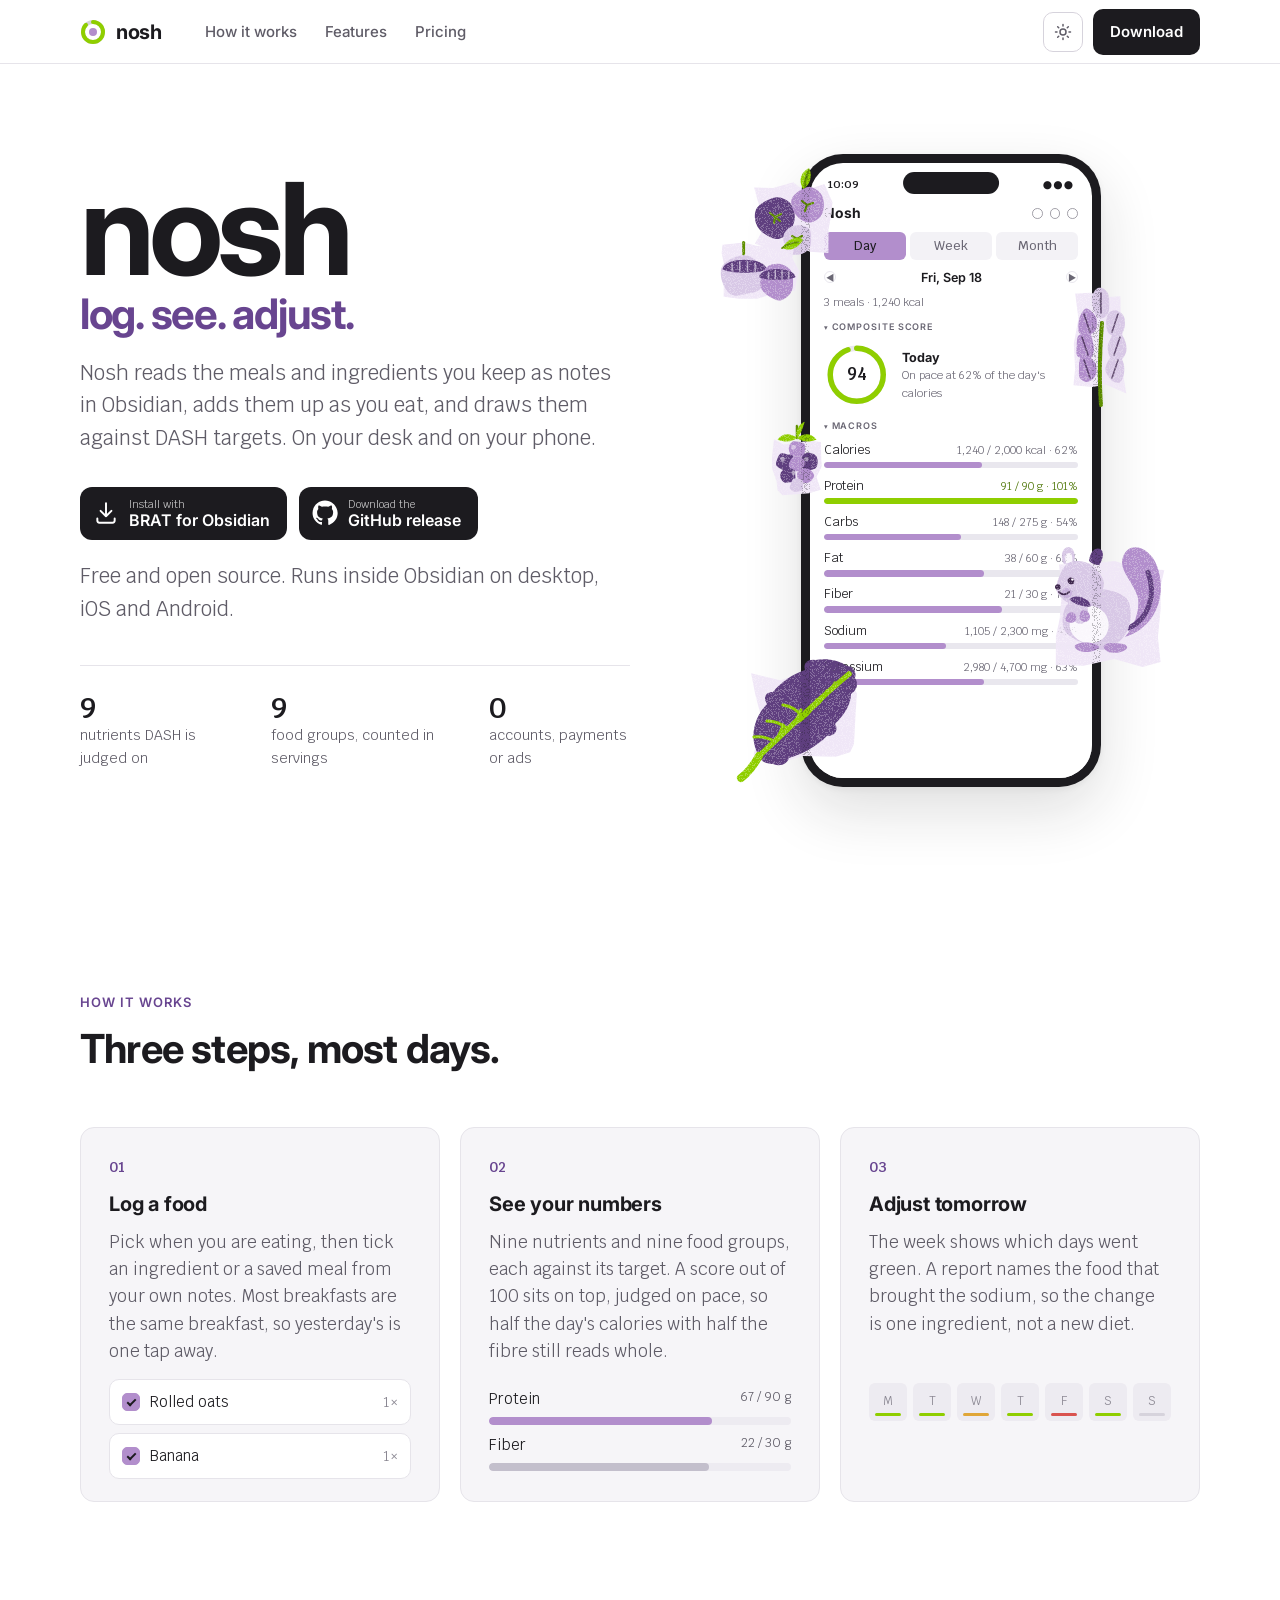
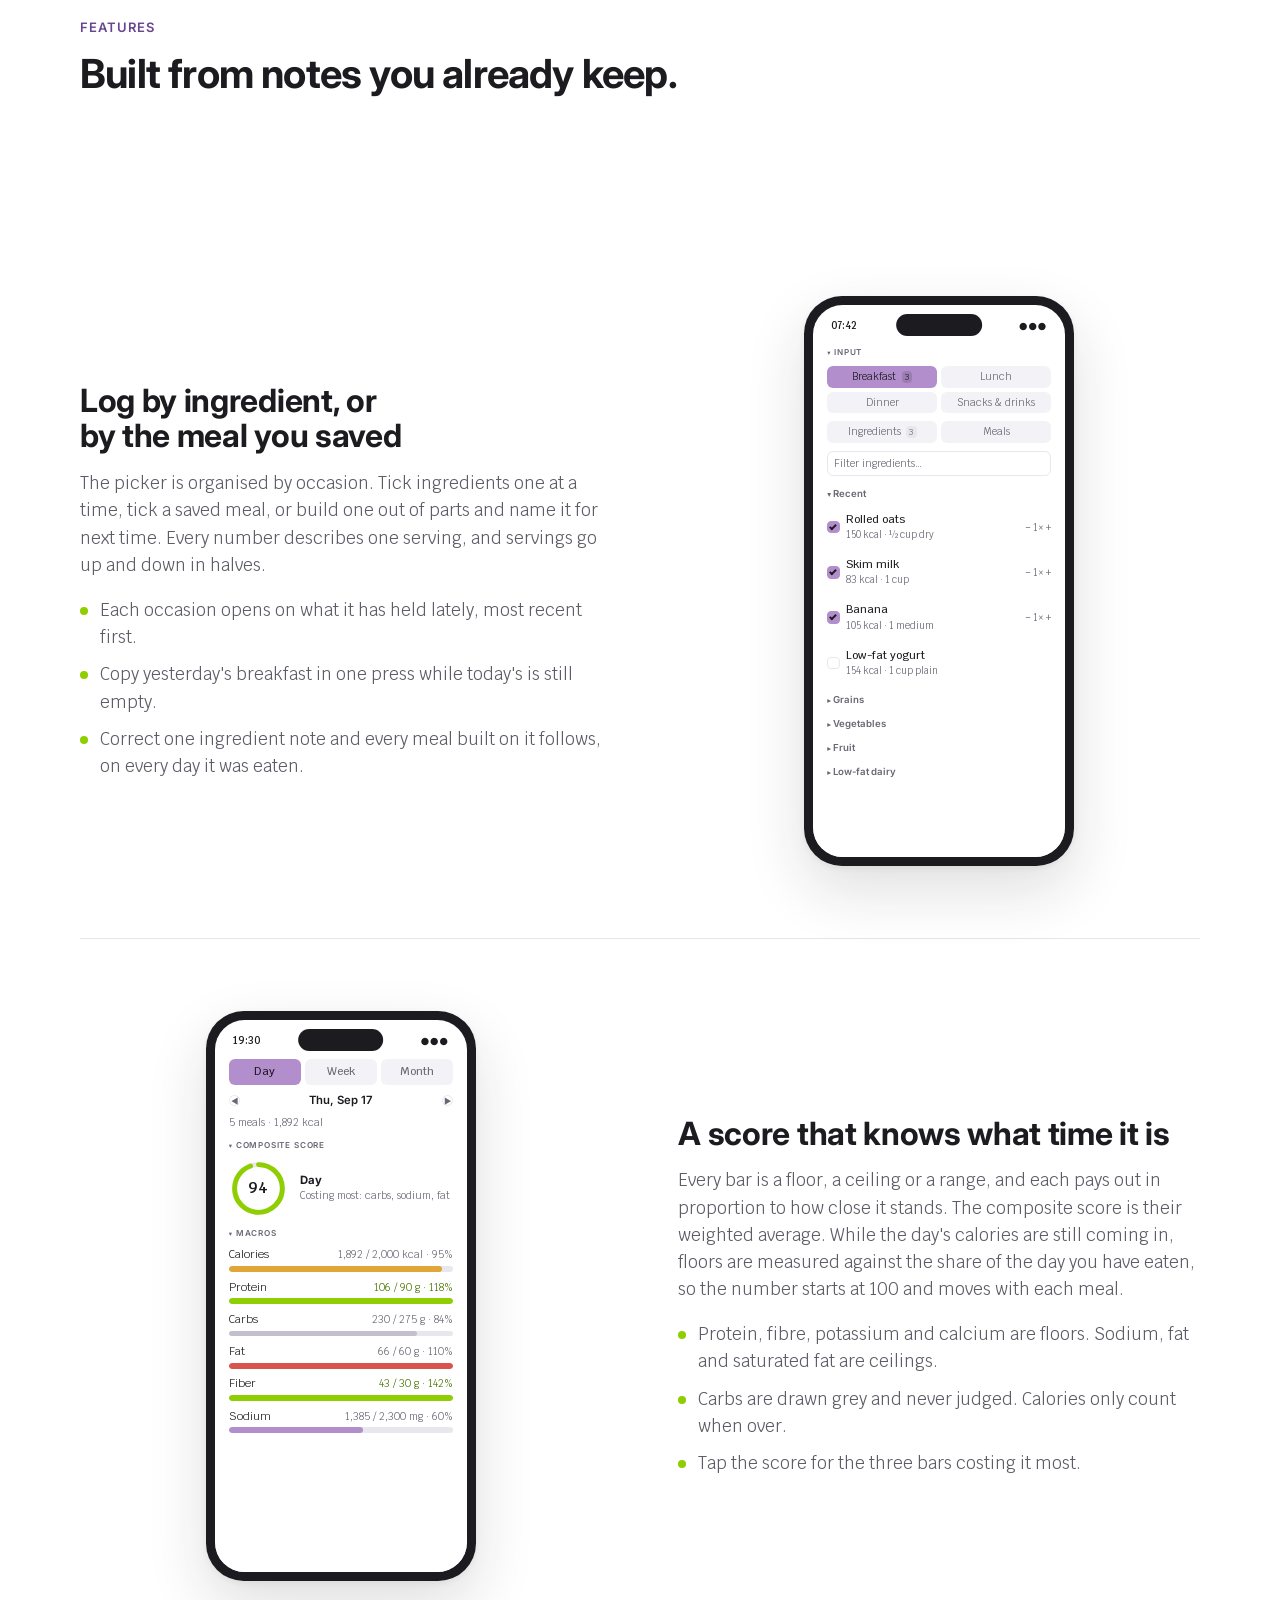
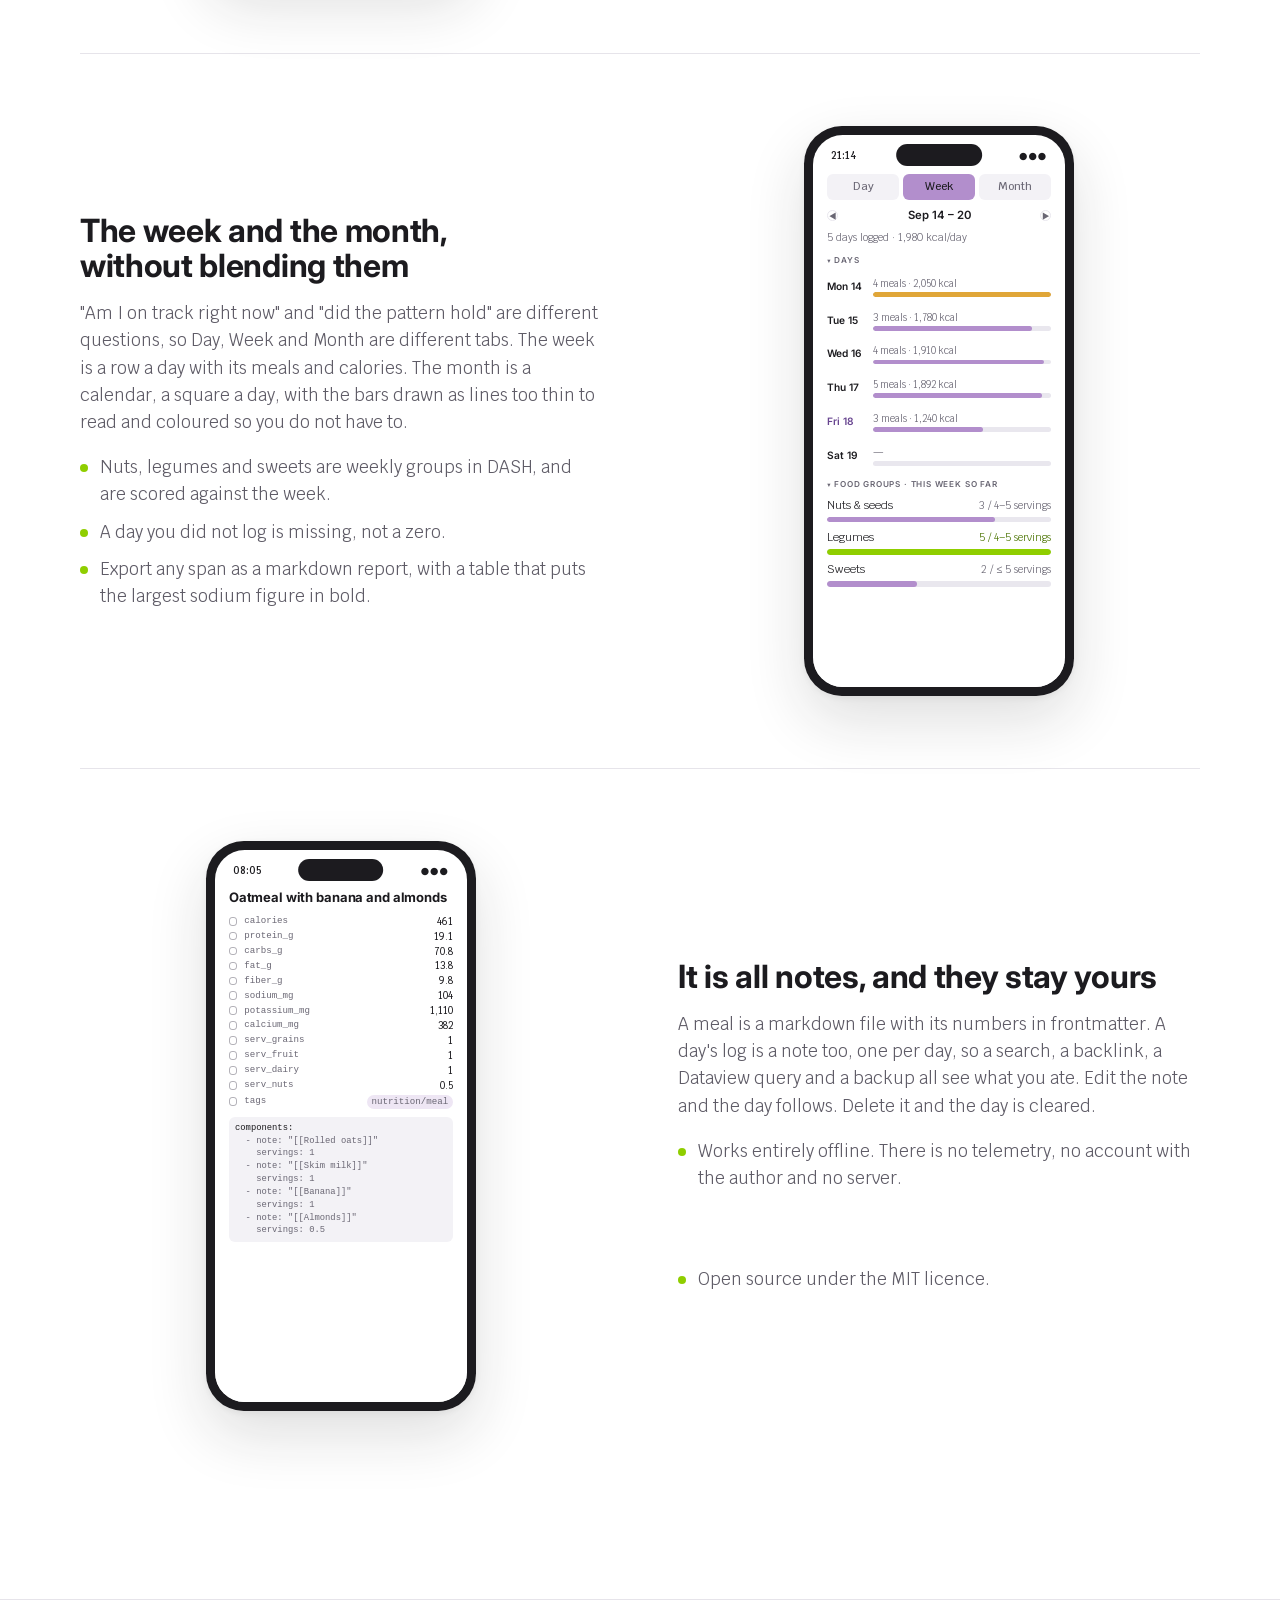
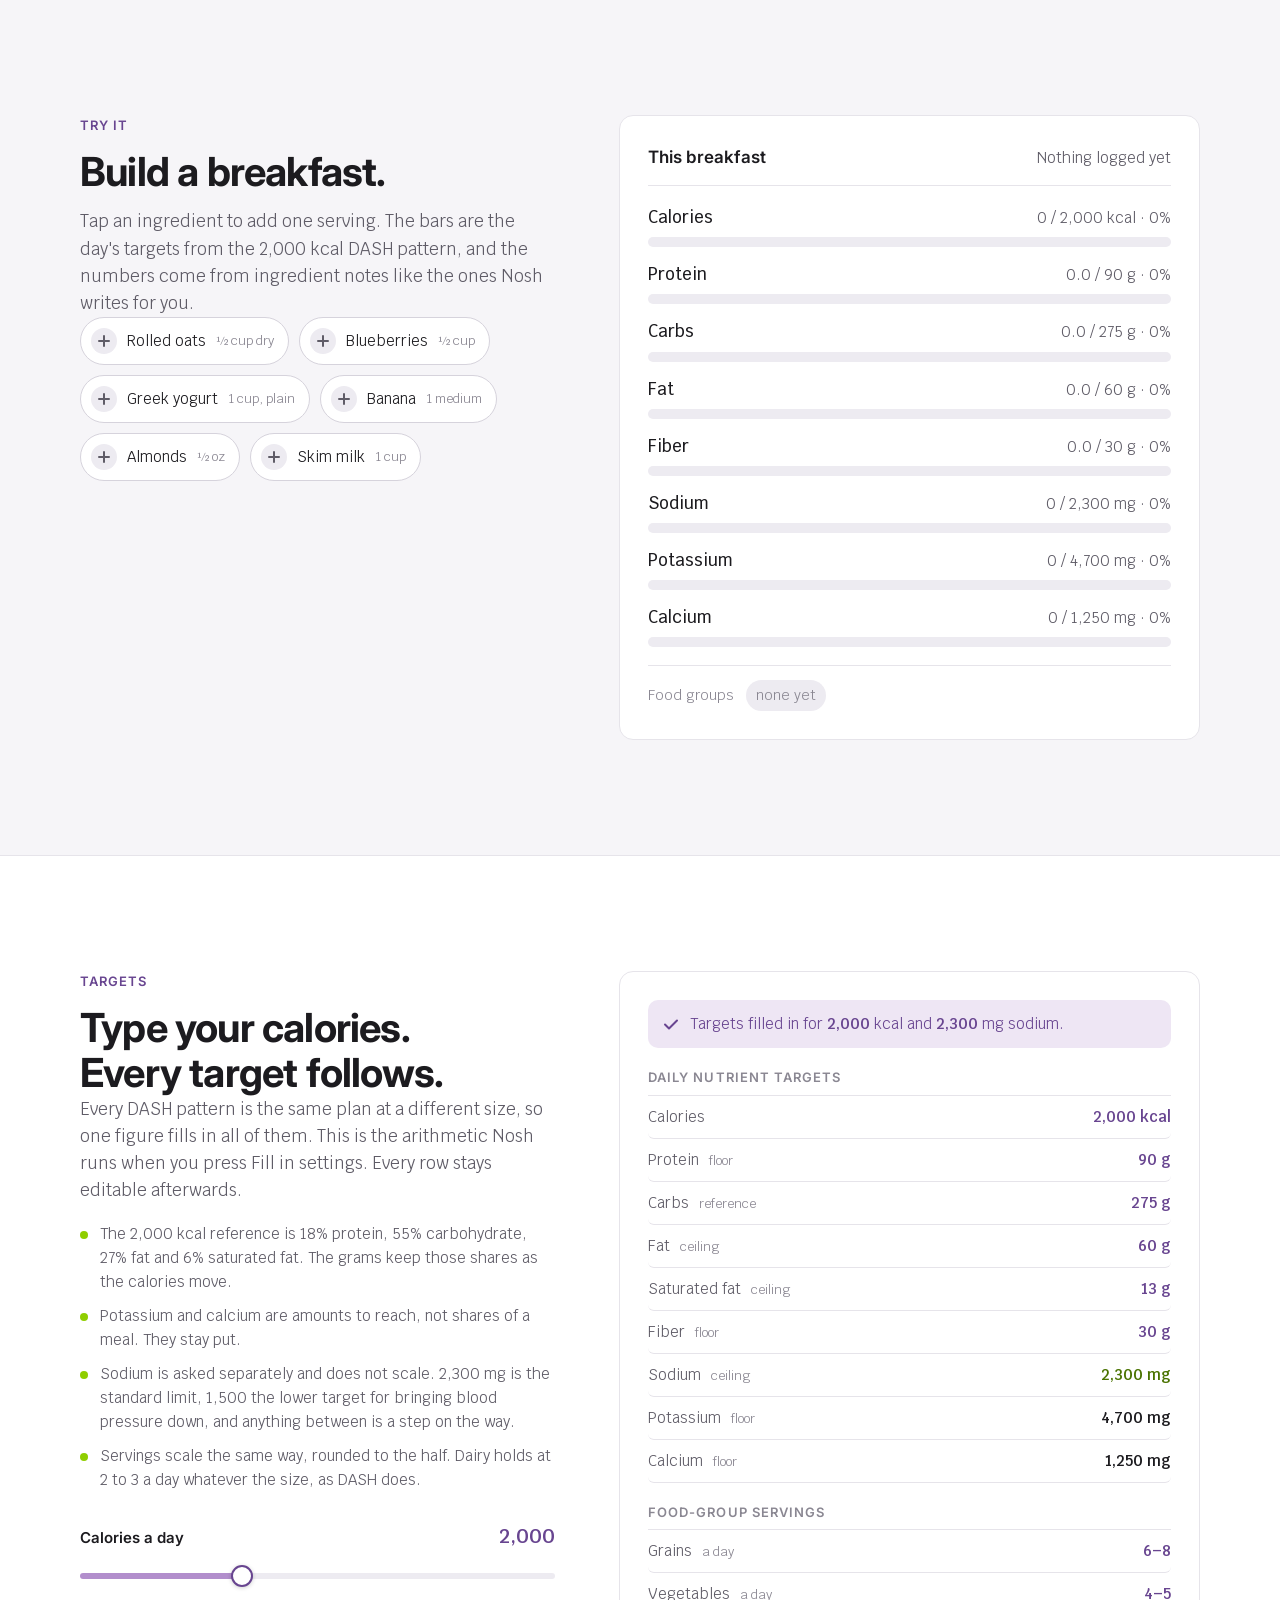
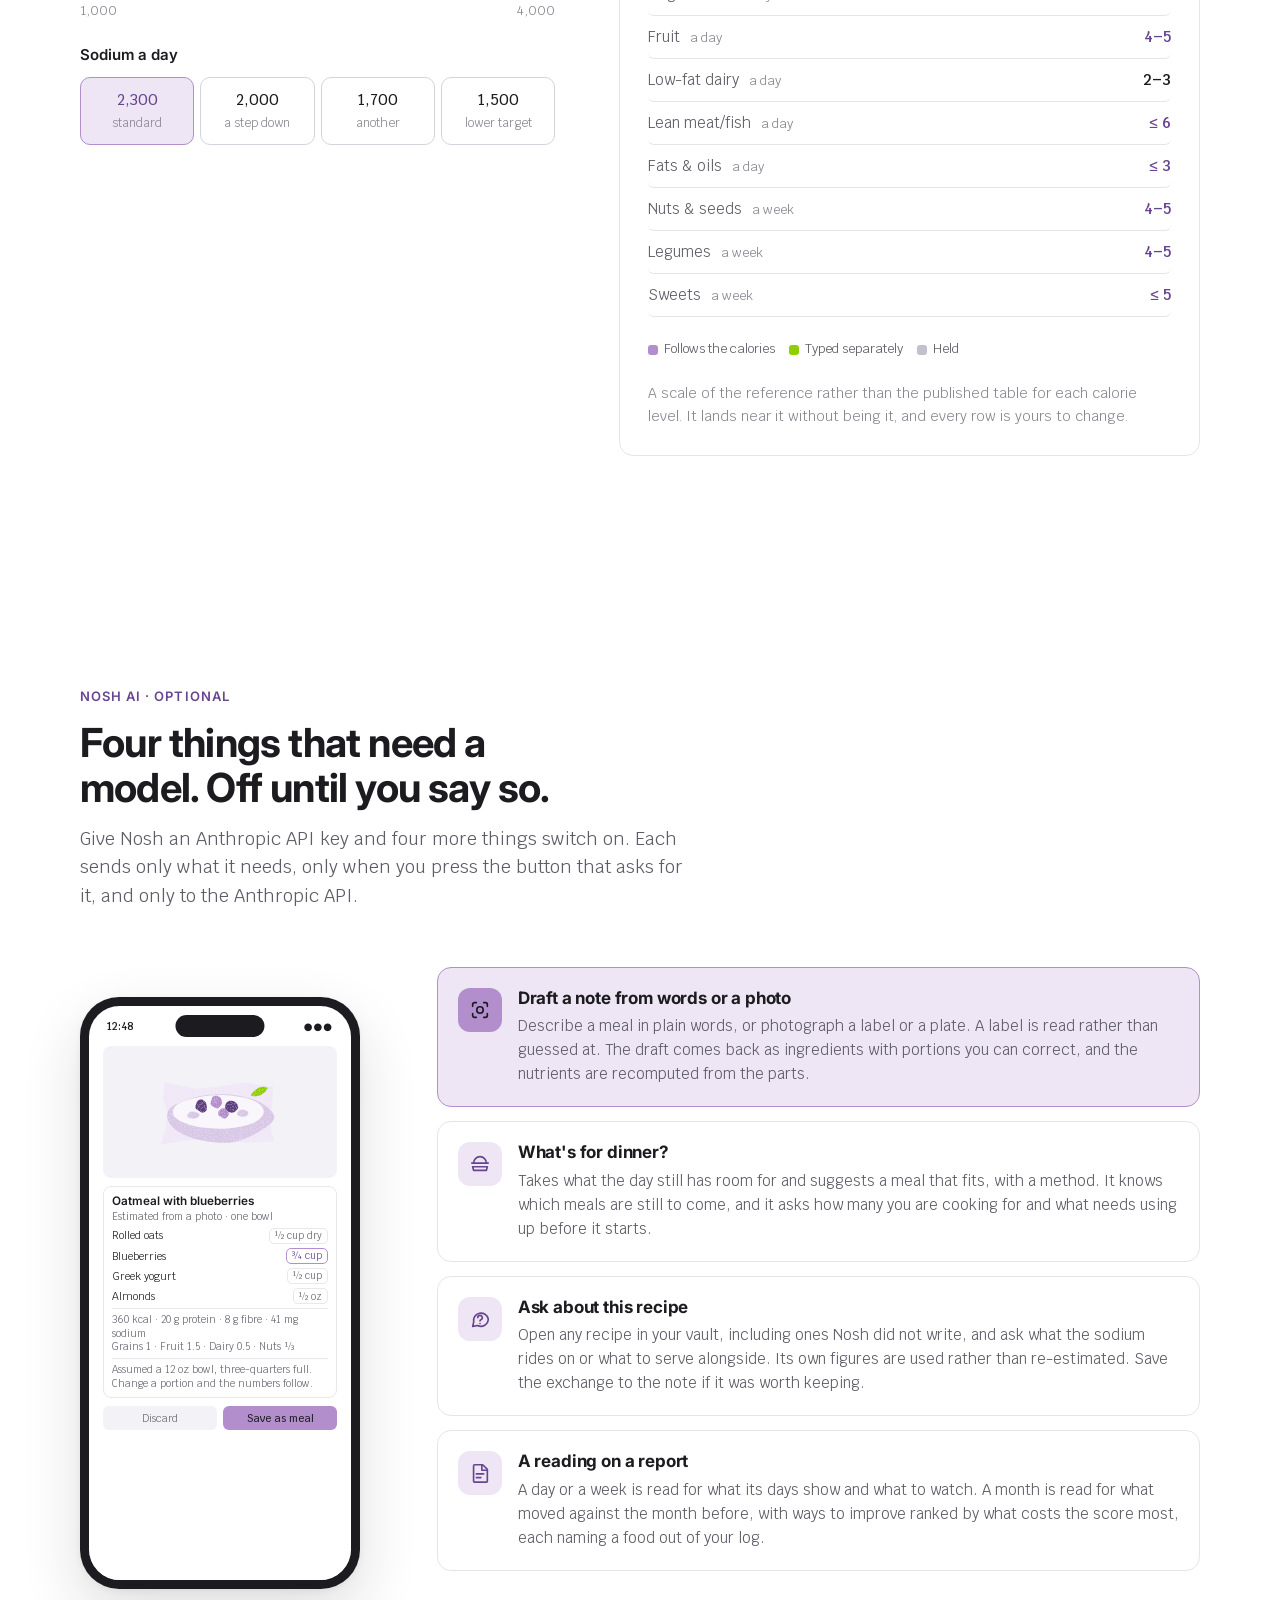
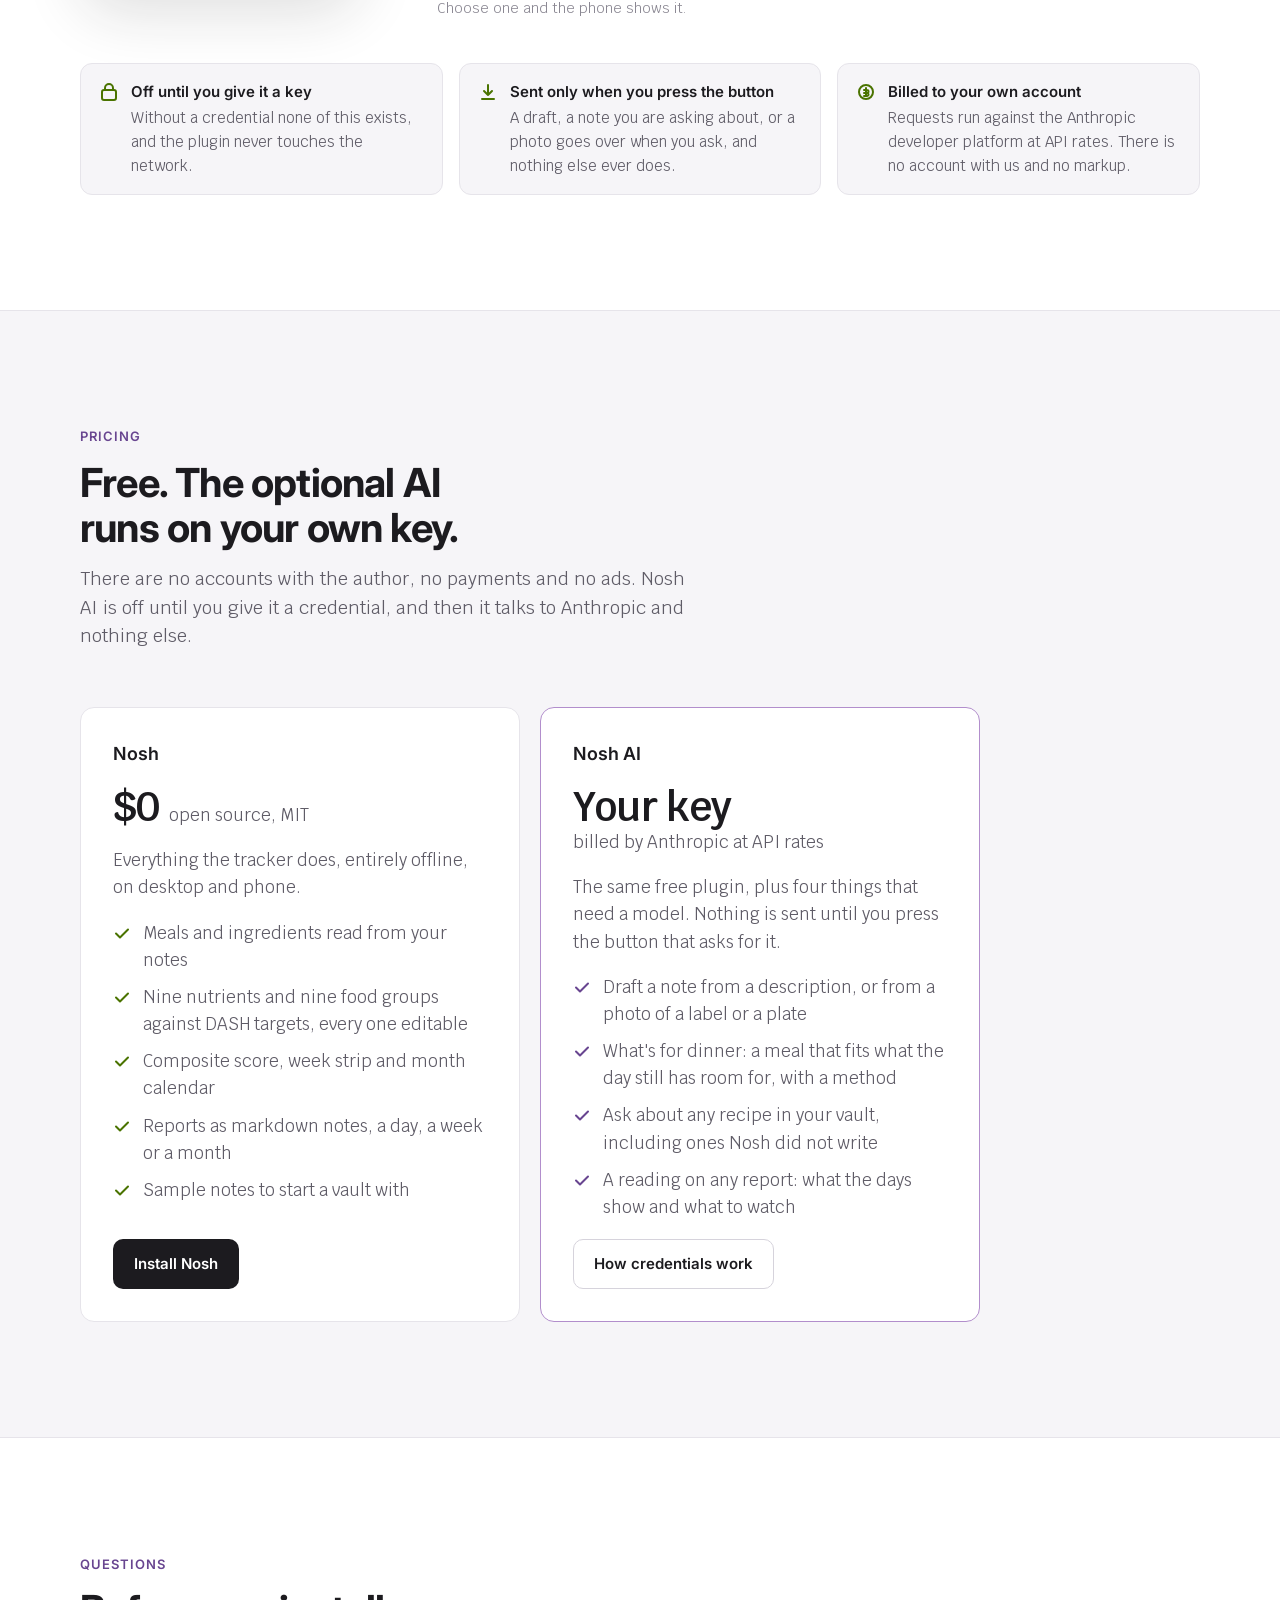
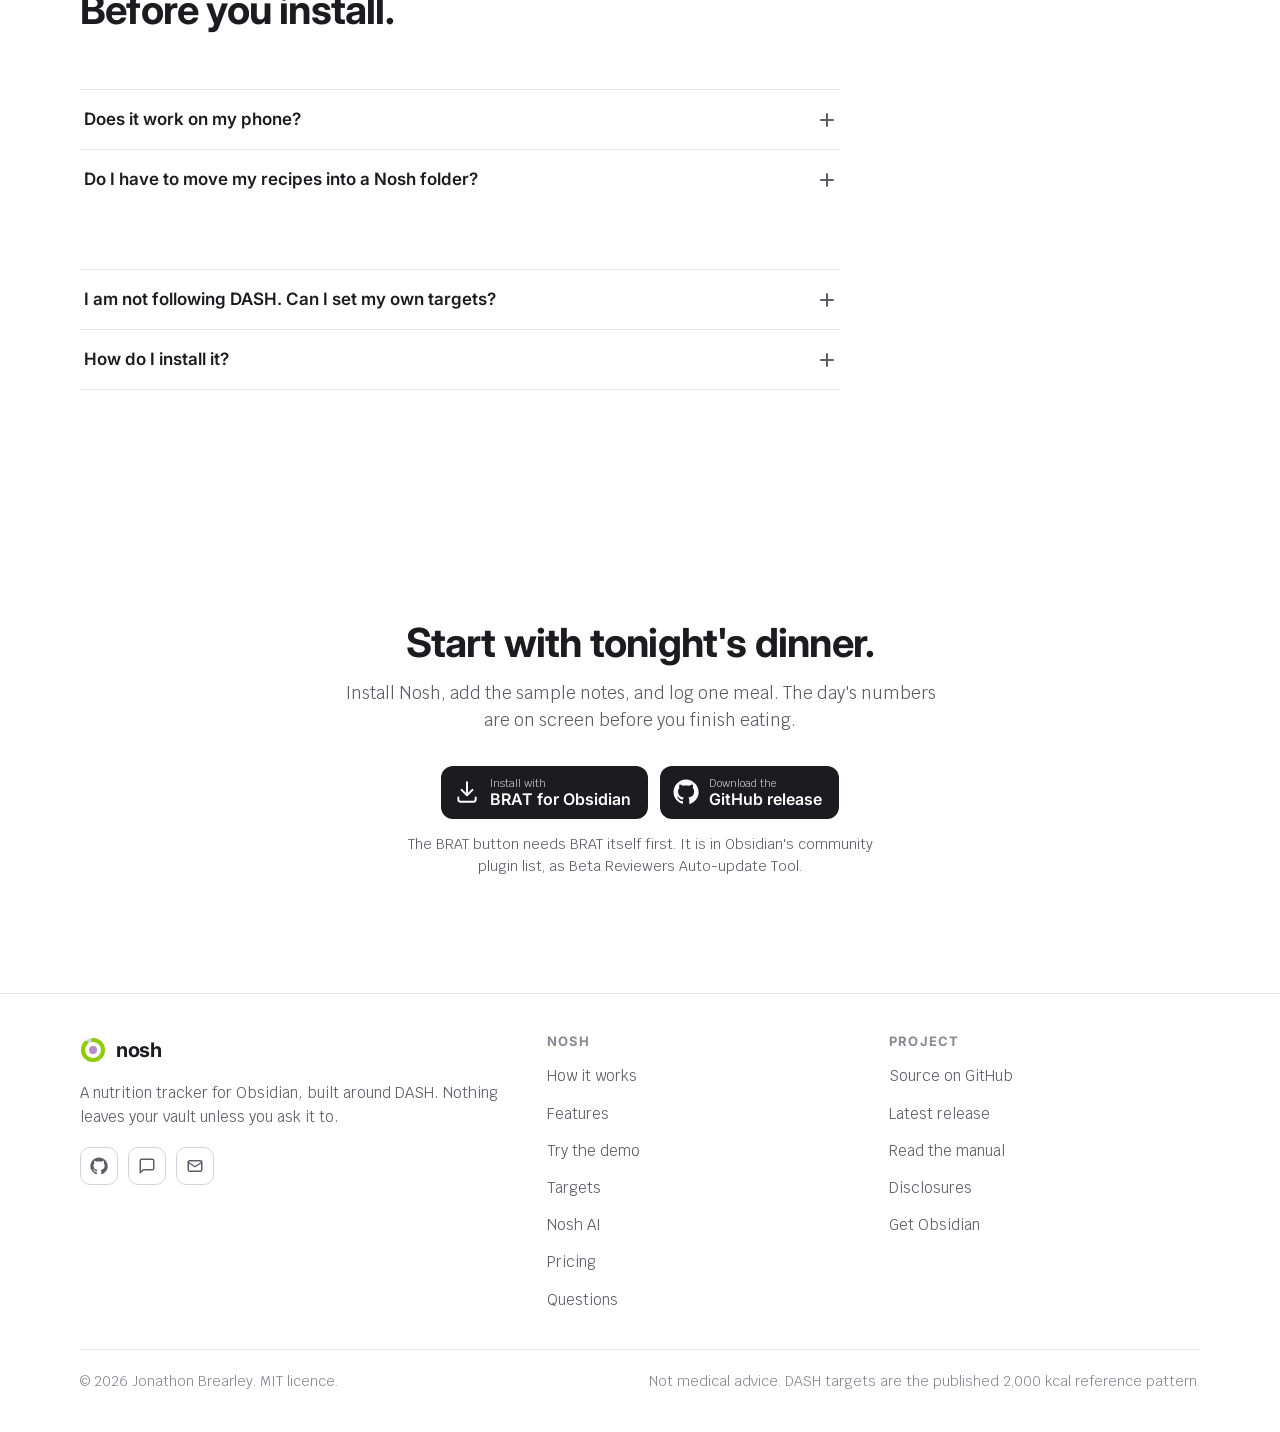
==== site/index.html @ e59d01a8 "Add a favicon built from the nav logo mark The green progress ring with the purple dot, as SVG for m" ====
<!DOCTYPE html>
<html lang="en">
<head>
<meta charset="utf-8">
<meta name="viewport" content="width=device-width, initial-scale=1">
<title>Nosh for Obsidian</title>
<meta name="description" content="Nosh logs meals and ingredients from the notes you already keep in Obsidian and adds them up against DASH targets, on desktop and phone.">
<meta name="color-scheme" content="light dark">
<link rel="canonical" href="https://nosh.health/">
<link rel="icon" href="favicon.ico" sizes="32x32">
<link rel="icon" href="favicon.svg" type="image/svg+xml">
<link rel="apple-touch-icon" href="apple-touch-icon.png">
<meta property="og:type" content="website">
<meta property="og:url" content="https://nosh.health/">
<meta property="og:site_name" content="nosh">
<meta property="og:title" content="nosh — log. see. adjust.">
<meta property="og:description" content="A nutrition tracker for Obsidian, built around DASH. Log meals from your own notes. Nothing leaves your vault.">
<meta property="og:image" content="https://nosh.health/social-card.png">
<meta property="og:image:width" content="1280">
<meta property="og:image:height" content="640">
<meta property="og:image:alt" content="nosh — log. see. adjust.">
<meta name="twitter:card" content="summary_large_image">
<meta name="twitter:title" content="nosh — log. see. adjust.">
<meta name="twitter:description" content="A nutrition tracker for Obsidian, built around DASH. Log meals from your own notes. Nothing leaves your vault.">
<meta name="twitter:image" content="https://nosh.health/social-card.png">
<link rel="preconnect" href="https://fonts.googleapis.com">
<link rel="preconnect" href="https://fonts.gstatic.com" crossorigin>
<link href="https://fonts.googleapis.com/css2?family=Inter:wght@500;600;700&family=Krub:wght@400;500;600&display=swap" rel="stylesheet">
<script>
/* Theme before first paint. Stored choice wins; otherwise the system decides. */
(function(){try{var t=localStorage.getItem('nosh-theme');if(t==='light'||t==='dark')document.documentElement.setAttribute('data-theme',t);}catch(e){}})();
</script>
<style>
/* ---------- Tokens ---------- */
:root {
  --bg: #ffffff;
  --bg-2: #f6f5f8;
  --bg-3: #edebf1;
  --text: #1c1b1f;
  --text-2: #5f5c67;
  --text-3: #8a8792;
  --rule: #e6e4ea;
  --rule-2: #d6d3dc;

  --primary: #b28ecc;
  --primary-soft: #eee6f4;
  --primary-text: #684590;
  --accent: #8fce00;
  --accent-soft: #eef7d6;
  --accent-text: #4a7300;

  /* Colour means something: a macro, or how a bar stands to its target. */
  --protein: #b28ecc;
  --carbs: #e0a638;
  --fat: #4d9fc4;
  --neutral-bar: #c3bfcc;
  --goal: #8fce00;
  --over: #d9534f;
  --over-text: #b3302c;
  --warn: #e0a638;

  /* Screen-printed illustrations: flat ink, a wash behind, lime for the growing parts. */
  --art-wash: #f0e7f7;
  --art-deep: #5f3f7f;
  --art-body: #b28ecc;
  --art-pale: #d8c8e6;
  --art-lime: #8fce00;
  --art-olive: #5f8f00;
  --art-ink: #40294f;
  --art-cream: #faf7fc;

  --phone-frame: #1c1b1f;
  --screen-bg: #ffffff;
  --screen-panel: #f3f2f6;
  --screen-text: #1c1b1f;
  --screen-text-2: #6a6774;
  --screen-track: #e9e7ee;

  --shadow: 0 24px 60px rgba(28, 27, 31, 0.14), 0 2px 6px rgba(28, 27, 31, 0.06);
  --radius: 14px;
  --ease-out: cubic-bezier(0.22, 0.7, 0.2, 1);
  --font-head: "Inter", system-ui, -apple-system, "Segoe UI", sans-serif;
  --font-body: "Krub", system-ui, -apple-system, "Segoe UI", sans-serif;
  --nav-h: 64px;
}
@media (prefers-color-scheme: dark) {
  :root:not([data-theme="light"]) {
    --bg: #141317;
    --bg-2: #1c1b21;
    --bg-3: #26252c;
    --text: #f2f1f5;
    --text-2: #aaa7b4;
    --text-3: #7f7c89;
    --rule: #2b2a32;
    --rule-2: #3a3941;
    --primary-soft: #2a2333;
    --primary-text: #cdb3e2;
    --accent-soft: #24301a;
    --accent-text: #b5e64a;
    --neutral-bar: #55525e;
    --over-text: #f08a86;
    --art-wash: #2d2438;
    --art-deep: #8f6bb0;
    --art-body: #cdb3e2;
    --art-pale: #7c6791;
    --art-lime: #8fce00;
    --art-olive: #a8d93f;
    --art-ink: #1e1726;
    --art-cream: #ded2e9;
    --phone-frame: #2a2930;
    --screen-bg: #1a191e;
    --screen-panel: #26252c;
    --screen-text: #f2f1f5;
    --screen-text-2: #a19ea9;
    --screen-track: #33323a;
    --shadow: 0 24px 60px rgba(0, 0, 0, 0.5), 0 2px 6px rgba(0, 0, 0, 0.3);
  }
}
:root[data-theme="dark"] {
  --bg: #141317;
  --bg-2: #1c1b21;
  --bg-3: #26252c;
  --text: #f2f1f5;
  --text-2: #aaa7b4;
  --text-3: #7f7c89;
  --rule: #2b2a32;
  --rule-2: #3a3941;
  --primary-soft: #2a2333;
  --primary-text: #cdb3e2;
  --accent-soft: #24301a;
  --accent-text: #b5e64a;
  --neutral-bar: #55525e;
  --over-text: #f08a86;
  --art-wash: #2d2438;
  --art-deep: #8f6bb0;
  --art-body: #cdb3e2;
  --art-pale: #7c6791;
  --art-lime: #8fce00;
  --art-olive: #a8d93f;
  --art-ink: #1e1726;
  --art-cream: #ded2e9;
  --phone-frame: #2a2930;
  --screen-bg: #1a191e;
  --screen-panel: #26252c;
  --screen-text: #f2f1f5;
  --screen-text-2: #a19ea9;
  --screen-track: #33323a;
  --shadow: 0 24px 60px rgba(0, 0, 0, 0.5), 0 2px 6px rgba(0, 0, 0, 0.3);
}

/* ---------- Base ---------- */
*, *::before, *::after { box-sizing: border-box; }
html { scroll-behavior: smooth; scroll-padding-top: calc(var(--nav-h) + 12px); }
body {
  margin: 0;
  background: var(--bg);
  color: var(--text);
  font-family: var(--font-body);
  font-size: 1.0625rem;
  line-height: 1.6;
  -webkit-font-smoothing: antialiased;
  overflow-x: hidden;
}
h1, h2, h3, h4 {
  font-family: var(--font-head);
  font-weight: 700;
  letter-spacing: -0.02em;
  line-height: 1.12;
  margin: 0;
  text-wrap: balance;
}
h1 { font-size: clamp(2.375rem, 5.6vw, 4rem); }
h2 { font-size: clamp(1.75rem, 3.4vw, 2.5rem); }
h3 { font-size: 1.25rem; letter-spacing: -0.01em; }
p { margin: 0; }
a { color: var(--primary-text); text-decoration: none; }
a:hover { text-decoration: underline; text-underline-offset: 3px; }
:focus-visible { outline: 2px solid var(--primary-text); outline-offset: 3px; border-radius: 6px; }
button { font: inherit; color: inherit; }
.num { font-variant-numeric: tabular-nums; }
.wrap { width: min(1120px, 100% - 32px); margin-inline: auto; }
.section { padding-block: clamp(64px, 9vw, 120px); }
.section-head { max-width: 620px; margin-bottom: clamp(32px, 5vw, 56px); }
.section-head p { margin-top: 14px; color: var(--text-2); font-size: 1.125rem; }
.eyebrow {
  font-family: var(--font-head);
  font-weight: 600;
  font-size: 0.8125rem;
  letter-spacing: 0.08em;
  text-transform: uppercase;
  color: var(--primary-text);
  margin-bottom: 14px;
}
.muted { color: var(--text-2); }
.small { font-size: 0.9375rem; }
.sr-only { position: absolute; width: 1px; height: 1px; overflow: hidden; clip: rect(0 0 0 0); white-space: nowrap; }

/* ---------- Buttons ---------- */
.btn {
  display: inline-flex; align-items: center; gap: 10px;
  padding: 12px 20px; border-radius: 10px;
  font-family: var(--font-head); font-weight: 600; font-size: 0.9375rem;
  border: 1px solid transparent; cursor: pointer; text-decoration: none;
  transition: background-color .2s, border-color .2s, color .2s, transform .2s var(--ease-out);
}
.btn:hover { text-decoration: none; }
.btn-primary { background: var(--text); color: var(--bg); }
.btn-primary:hover { transform: translateY(-1px); }
.btn-secondary { background: transparent; color: var(--text); border-color: var(--rule-2); }
.btn-secondary:hover { border-color: var(--text-3); }
.btn-store {
  padding: 10px 16px 10px 12px; border-radius: 12px;
  background: var(--text); color: var(--bg); text-align: left; line-height: 1.15;
}
.btn-store svg { width: 26px; height: 26px; flex: none; }
.btn-store small { display: block; font-family: var(--font-body); font-weight: 400; font-size: 0.6875rem; opacity: .75; }
.btn-store span { display: block; font-size: 1rem; }
.btn-store:hover { transform: translateY(-1px); }

/* ---------- Nav ---------- */
.nav {
  position: sticky; top: 0; z-index: 50; height: var(--nav-h);
  background: color-mix(in srgb, var(--bg) 84%, transparent);
  backdrop-filter: saturate(160%) blur(12px); -webkit-backdrop-filter: saturate(160%) blur(12px);
  border-bottom: 1px solid var(--rule);
}
.nav .wrap { height: 100%; display: flex; align-items: center; gap: 16px; }
.logo { display: inline-flex; align-items: center; gap: 10px; color: var(--text); font-family: var(--font-head); font-weight: 700; font-size: 1.25rem; letter-spacing: -0.02em; }
.logo:hover { text-decoration: none; }
.logo svg { width: 26px; height: 26px; }
.nav-links { display: flex; gap: 28px; margin-left: 28px; }
.nav-links a { color: var(--text-2); font-family: var(--font-head); font-weight: 500; font-size: 0.9375rem; }
.nav-links a:hover { color: var(--text); text-decoration: none; }
.nav-right { margin-left: auto; display: flex; align-items: center; gap: 10px; }
.theme-toggle {
  width: 40px; height: 40px; border-radius: 10px; border: 1px solid var(--rule-2); background: transparent;
  display: inline-grid; place-items: center; cursor: pointer; color: var(--text-2);
}
.theme-toggle:hover { color: var(--text); border-color: var(--text-3); }
.theme-toggle svg { width: 18px; height: 18px; }
.theme-toggle .moon { display: none; }
:root[data-theme="dark"] .theme-toggle .sun { display: none; }
:root[data-theme="dark"] .theme-toggle .moon { display: block; }
@media (prefers-color-scheme: dark) {
  :root:not([data-theme="light"]) .theme-toggle .sun { display: none; }
  :root:not([data-theme="light"]) .theme-toggle .moon { display: block; }
}
.nav .btn-primary { padding: 10px 16px; }
@media (max-width: 760px) {
  .nav-links { display: none; }
}

/* ---------- Hero ---------- */
.hero { padding-block: clamp(40px, 7vw, 96px) clamp(48px, 7vw, 96px); overflow: hidden; }
.hero .wrap { display: grid; grid-template-columns: 1.05fr 0.95fr; gap: clamp(32px, 6vw, 72px); align-items: center; }
.hero-copy h1 { display: grid; gap: 6px; }
.hero-name { font-size: clamp(4.5rem, 11vw, 8rem); line-height: 0.9; letter-spacing: -0.045em; }
.hero-verbs { font-size: clamp(1.625rem, 3.4vw, 2.625rem); line-height: 1.05; letter-spacing: -0.03em; color: var(--primary-text); }
.hero-copy > p { margin-top: 20px; font-size: clamp(1.125rem, 1.6vw, 1.3125rem); color: var(--text-2); max-width: 30em; }
.hero-cta { display: flex; flex-wrap: wrap; gap: 12px; margin-top: 32px; }
.hero-note { margin-top: 14px; font-size: 0.875rem; color: var(--text-3); }
.stats { display: flex; gap: clamp(24px, 4vw, 48px); margin-top: 40px; padding-top: 28px; border-top: 1px solid var(--rule); }
.stat { display: grid; gap: 2px; }
.stat b { font-family: var(--font-body); font-weight: 600; font-size: 1.75rem; line-height: 1; letter-spacing: -0.01em; }
.stat span { font-size: 0.875rem; color: var(--text-2); }

.hero-media { position: relative; display: grid; place-items: center; min-height: 560px; }
.hero-media .phone { position: relative; z-index: 2; }
.food { position: absolute; z-index: 3; will-change: transform; pointer-events: none; }
.riso-defs { position: absolute; width: 0; height: 0; overflow: hidden; }
.food svg { display: block; width: 100%; height: auto; overflow: visible; animation: float 7s ease-in-out infinite; }
.food-berries { width: 104px; top: calc(50% - 307px); left: calc(50% - 210px); }
.food-berries svg { animation-duration: 8s; }
.food-nuts { width: 96px; top: calc(50% - 243px); left: calc(50% - 240px); }
.food-nuts svg { animation-duration: 8.5s; animation-delay: -2s; }
.food-oat { width: 92px; top: calc(50% - 187px); right: calc(50% - 196px); }
.food-oat svg { animation-duration: 7.5s; animation-delay: -1.5s; }
.food-raspberry { width: 68px; top: calc(50% - 49px); left: calc(50% - 188px); }
.food-raspberry svg { animation-duration: 6.5s; animation-delay: -2.5s; }
.food-squirrel { width: 150px; top: calc(50% + 51px); right: calc(50% - 228px); }
.food-squirrel svg { animation-duration: 9s; animation-delay: -1s; }
.food-leaf { width: 136px; top: calc(50% + 178px); left: calc(50% - 220px); }
.food-leaf svg { animation-duration: 9s; animation-delay: -3s; }
.tail-sway { transform-box: view-box; transform-origin: 96px 116px; animation: tail 4.5s ease-in-out infinite; }
@keyframes tail { 0%, 100% { transform: rotate(-3deg); } 50% { transform: rotate(4deg); } }
@keyframes float {
  0%, 100% { transform: translateY(0) rotate(0deg); }
  50% { transform: translateY(-7px) rotate(-1.5deg); }
}
.leaf-sway { transform-origin: 20% 90%; animation: sway 5s ease-in-out infinite; }
@keyframes sway { 0%, 100% { transform: rotate(-2deg); } 50% { transform: rotate(2deg); } }

@media (max-width: 900px) {
  .hero .wrap { grid-template-columns: 1fr; }
  .hero-media { min-height: 0; margin-top: 8px; }
  .hero-media .phone { --phone-w: 260px; }
  .food-berries { top: calc(50% - 265px); left: calc(50% - 174px); width: 78px; }
  .food-nuts { top: calc(50% - 210px); left: calc(50% - 196px); width: 72px; }
  .food-oat { top: calc(50% - 161px); right: calc(50% - 162px); width: 68px; }
  .food-raspberry { top: calc(50% - 42px); left: calc(50% - 156px); width: 50px; }
  .food-squirrel { top: calc(50% + 45px); right: calc(50% - 186px); width: 108px; }
  .food-leaf { top: calc(50% + 155px); left: calc(50% - 180px); width: 100px; }
  .stats { gap: 20px; }
  .stat b { font-size: 1.5rem; }
}
@media (max-width: 420px) {
  .hero-cta .btn-store { flex: 1 1 100%; justify-content: flex-start; }
}

/* ---------- Phone mockup ---------- */
.phone {
  --phone-w: 300px;
  width: var(--phone-w);
  aspect-ratio: 9 / 19;
  border-radius: calc(var(--phone-w) * 0.14);
  background: var(--phone-frame);
  padding: 9px;
  box-shadow: var(--shadow);
  flex: none;
}
.screen {
  width: 100%; height: 100%;
  border-radius: calc(var(--phone-w) * 0.11);
  background: var(--screen-bg);
  color: var(--screen-text);
  overflow: hidden;
  padding: 14px 14px 0;
  font-size: calc(var(--phone-w) * 0.042);
  line-height: 1.35;
  display: flex; flex-direction: column; gap: 0.7em;
  position: relative;
}
.screen::before {
  content: ""; position: absolute; top: 9px; left: 50%; transform: translateX(-50%);
  width: 34%; height: 5%; max-height: 22px; border-radius: 999px; background: var(--phone-frame);
}
.s-status { display: flex; justify-content: space-between; font-size: 0.85em; font-weight: 600; padding: 0 4px; margin-bottom: 0.4em; }
.s-status span:last-child { letter-spacing: 0.1em; }
.s-head { display: flex; align-items: center; justify-content: space-between; }
.s-head b { font-family: var(--font-head); font-size: 1.1em; }
.s-head i { display: inline-flex; gap: 7px; }
.s-head i span { width: 0.85em; height: 0.85em; border: 1.5px solid var(--screen-text-2); border-radius: 50%; opacity: .6; }
.s-seg { display: grid; grid-template-columns: repeat(3, 1fr); gap: 4px; }
.s-seg span { text-align: center; padding: 0.45em 0; border-radius: 6px; background: var(--screen-panel); color: var(--screen-text-2); font-weight: 500; }
.s-seg .on { background: var(--primary); color: #1c1b1f; }
.s-date { display: flex; justify-content: space-between; align-items: center; font-weight: 600; font-family: var(--font-head); }
.s-date i { width: 1.4em; height: 1.4em; border-radius: 50%; border: 1px solid var(--screen-track); display: inline-grid; place-items: center; font-style: normal; font-size: 0.7em; color: var(--screen-text-2); }
.s-meta { color: var(--screen-text-2); font-size: 0.9em; }
.s-group { font-family: var(--font-head); font-weight: 600; font-size: 0.72em; letter-spacing: 0.1em; text-transform: uppercase; color: var(--screen-text-2); margin-top: 0.3em; }
.s-group::before { content: "▾ "; font-size: 0.8em; }
.s-row { display: grid; gap: 0.3em; }
.s-row-top { display: flex; justify-content: space-between; align-items: baseline; }
.s-row-top small { color: var(--screen-text-2); font-size: 0.9em; }
.s-row-top small.good { color: var(--accent-text); }
.s-row-top small.bad { color: var(--over-text); }
.s-bar { height: 0.5em; border-radius: 999px; background: var(--screen-track); overflow: hidden; }
.s-bar i { display: block; height: 100%; width: 0; border-radius: inherit; background: var(--primary); transition: width 1.2s var(--ease-out); }
.s-bar i.good { background: var(--goal); }
.s-bar i.bad { background: var(--over); }
.s-bar i.warn { background: var(--warn); }
.s-score { display: grid; grid-template-columns: auto 1fr; gap: 12px; align-items: center; }
.ring { width: 5.2em; height: 5.2em; }
.ring circle { fill: none; stroke-width: 7; }
.ring .track { stroke: var(--screen-track); }
.ring .value { stroke: var(--goal); stroke-linecap: round; transform: rotate(-90deg); transform-origin: 50% 50%; stroke-dasharray: 213.6; stroke-dashoffset: 213.6; transition: stroke-dashoffset 1.2s var(--ease-out); }
.ring-text { font-family: var(--font-body); font-weight: 600; font-size: 22px; fill: var(--screen-text); }
.s-score-copy b { display: block; font-family: var(--font-head); }
.s-score-copy span { color: var(--screen-text-2); font-size: 0.9em; }
.s-fade { position: absolute; left: 0; right: 0; bottom: 0; height: 14%; background: linear-gradient(to bottom, transparent, var(--screen-bg)); pointer-events: none; }

/* Phone: input panel */
.s-tabs { display: grid; grid-template-columns: 1fr 1fr; gap: 4px; }
.s-tabs span { padding: 0.4em; border-radius: 6px; background: var(--screen-panel); color: var(--screen-text-2); text-align: center; font-size: 0.9em; }
.s-tabs span em { font-style: normal; background: var(--screen-track); border-radius: 4px; padding: 0 0.35em; margin-left: 0.3em; font-size: 0.85em; }
.s-tabs .on { background: var(--primary); color: #1c1b1f; }
.s-tabs .on em { background: rgba(0,0,0,.12); }
.s-copy { border: 1px dashed var(--primary); color: var(--primary-text); border-radius: 6px; padding: 0.45em; text-align: center; font-size: 0.9em; }
.s-input { border: 1px solid var(--screen-track); border-radius: 6px; padding: 0.45em 0.6em; color: var(--screen-text-2); font-size: 0.9em; }
.s-item { display: flex; align-items: center; gap: 0.6em; padding: 0.3em 0; }
.s-item .chk { width: 1.1em; height: 1.1em; border-radius: 4px; border: 1.5px solid var(--screen-track); flex: none; display: grid; place-items: center; }
.s-item .chk.on { background: var(--primary); border-color: var(--primary); }
.s-item .chk.on::after { content: ""; width: 0.35em; height: 0.6em; border: solid #1c1b1f; border-width: 0 2px 2px 0; transform: translateY(-1px) rotate(45deg); }
.s-item div { flex: 1; min-width: 0; }
.s-item div b { display: block; font-weight: 500; }
.s-item div small { color: var(--screen-text-2); font-size: 0.85em; }
.s-item .qty { color: var(--screen-text-2); font-size: 0.85em; white-space: nowrap; }
.s-sub { font-family: var(--font-head); font-weight: 600; font-size: 0.85em; color: var(--screen-text-2); margin-top: 0.3em; }
.s-sub::before { content: "▸ "; font-size: 0.8em; }
.s-sub.open::before { content: "▾ "; }

/* Phone: week strip */
.s-day { display: grid; grid-template-columns: 3.4em 1fr; gap: 0.6em; align-items: center; padding: 0.25em 0; }
.s-day b { font-family: var(--font-head); font-weight: 600; font-size: 0.9em; }
.s-day.today b { color: var(--primary-text); }
.s-day small { display: block; color: var(--screen-text-2); font-size: 0.85em; margin-bottom: 0.25em; }
.s-day .s-bar { height: 0.42em; }
.s-month { display: grid; grid-template-columns: repeat(7, 1fr); gap: 4px; }
.s-cell { aspect-ratio: 1; border-radius: 5px; background: var(--screen-panel); padding: 3px; display: grid; grid-template-rows: auto 1fr; gap: 2px; }
.s-cell small { font-size: 0.7em; color: var(--screen-text-2); line-height: 1; }
.s-cell i { display: grid; gap: 1px; align-content: end; }
.s-cell i b { display: block; height: 2px; border-radius: 1px; background: var(--screen-track); }
.s-cell i b.g { background: var(--goal); }
.s-cell i b.a { background: var(--warn); }
.s-cell i b.r { background: var(--over); }
.s-cell.empty i b { opacity: .35; }

/* Phone: note view */
.s-note-title { font-family: var(--font-head); font-weight: 700; font-size: 1.15em; letter-spacing: -0.01em; }
.s-props { display: grid; gap: 0.2em; font-size: 0.85em; }
.s-prop { display: grid; grid-template-columns: 1.1em 1fr auto; gap: 0.5em; align-items: center; }
.s-prop i { width: 0.9em; height: 0.9em; border: 1.5px solid var(--screen-text-2); border-radius: 3px; opacity: .5; }
.s-prop span { color: var(--screen-text-2); font-family: ui-monospace, "Cascadia Mono", Menlo, Consolas, monospace; font-size: 0.95em; }
.s-prop b { font-weight: 500; }
.s-tag { display: inline-block; padding: 0.05em 0.5em; border-radius: 999px; background: var(--primary-soft); color: var(--primary-text); font-size: 0.85em; }
.s-code { font-family: ui-monospace, "Cascadia Mono", Menlo, Consolas, monospace; font-size: 0.78em; background: var(--screen-panel); border-radius: 6px; padding: 0.6em 0.7em; white-space: pre; color: var(--screen-text-2); line-height: 1.45; }
.s-code b { color: var(--screen-text); font-weight: 500; }

/* ---------- How it works ---------- */
.steps { display: grid; grid-template-columns: repeat(3, 1fr); gap: 20px; }
.step { background: var(--bg-2); border: 1px solid var(--rule); border-radius: var(--radius); padding: 28px; display: grid; gap: 14px; align-content: start; }
.step-n { font-family: var(--font-body); font-weight: 600; font-size: 0.875rem; color: var(--primary-text); }
.step p { color: var(--text-2); }
.step-art { margin-top: 6px; height: 88px; display: grid; align-content: center; gap: 8px; }
.art-row { display: flex; align-items: center; gap: 10px; background: var(--bg); border: 1px solid var(--rule); border-radius: 10px; padding: 10px 12px; font-size: 0.9375rem; }
.art-row .chk { width: 18px; height: 18px; border-radius: 5px; border: 1.5px solid var(--rule-2); display: grid; place-items: center; flex: none; }
.art-row .chk.on { background: var(--primary); border-color: var(--primary); }
.art-row .chk.on::after { content: ""; width: 5px; height: 9px; border: solid #1c1b1f; border-width: 0 2px 2px 0; transform: translateY(-1px) rotate(45deg); }
.art-row .qty { margin-left: auto; color: var(--text-3); font-size: 0.875rem; }
.art-bar { display: grid; gap: 6px; font-size: 0.9375rem; }
.art-bar .top { display: flex; justify-content: space-between; }
.art-bar .top small { color: var(--text-2); }
.art-bar .track { height: 8px; border-radius: 999px; background: var(--bg-3); overflow: hidden; }
.art-bar .track i { display: block; height: 100%; width: var(--w, 0%); border-radius: inherit; background: var(--protein); }
.art-week { display: grid; grid-template-columns: repeat(7, 1fr); gap: 6px; }
.art-week span { aspect-ratio: 1; border-radius: 6px; background: var(--bg-3); display: grid; place-items: center; font-size: 0.75rem; color: var(--text-3); position: relative; }
.art-week span::after { content: ""; position: absolute; left: 6px; right: 6px; bottom: 5px; height: 3px; border-radius: 2px; background: var(--rule-2); }
.art-week span.g::after { background: var(--goal); }
.art-week span.a::after { background: var(--warn); }
.art-week span.r::after { background: var(--over); }
@media (max-width: 860px) {
  .steps { display: flex; gap: 14px; overflow-x: auto; scroll-snap-type: x mandatory; padding: 4px 16px 20px; margin-inline: -16px; scrollbar-width: none; }
  .steps::-webkit-scrollbar { display: none; }
  .step { flex: 0 0 min(84%, 340px); scroll-snap-align: start; }
}

/* ---------- Features ---------- */
.feature { display: grid; grid-template-columns: 1fr 1fr; gap: clamp(28px, 6vw, 80px); align-items: center; padding-block: clamp(36px, 6vw, 72px); }
.feature + .feature { border-top: 1px solid var(--rule); }
.feature:nth-of-type(even) .feature-media { order: -1; }
.feature-copy h3 { font-size: clamp(1.5rem, 2.6vw, 2rem); }
.feature-copy p { margin-top: 16px; color: var(--text-2); max-width: 32em; }
.feature-copy ul { margin: 18px 0 0; padding: 0; list-style: none; display: grid; gap: 10px; }
.feature-copy li { display: flex; gap: 12px; color: var(--text-2); }
.feature-copy li::before { content: ""; flex: none; width: 8px; height: 8px; margin-top: 10px; border-radius: 50%; background: var(--accent); }
.feature-media { display: grid; place-items: center; }
.feature-media .phone { --phone-w: 270px; }
@media (max-width: 860px) {
  .feature { grid-template-columns: 1fr; gap: 28px; }
  .feature .feature-media, .feature:nth-of-type(even) .feature-media { order: -1; justify-items: start; }
  .feature-media .phone { --phone-w: 230px; }
}

/* ---------- Demo ---------- */
.demo { background: var(--bg-2); border-block: 1px solid var(--rule); }
.demo-grid { display: grid; grid-template-columns: 0.9fr 1.1fr; gap: clamp(24px, 5vw, 64px); align-items: start; }
.chips { display: flex; flex-wrap: wrap; gap: 10px; }
.chip {
  display: inline-flex; align-items: center; gap: 10px;
  padding: 10px 14px 10px 10px; border-radius: 999px;
  background: var(--bg); border: 1px solid var(--rule-2); cursor: pointer;
  font-family: var(--font-body); font-size: 0.9375rem;
  transition: border-color .2s, background-color .2s, transform .2s var(--ease-out);
}
.chip:hover { border-color: var(--text-3); }
.chip:active { transform: scale(0.98); }
.chip[aria-pressed="true"] { background: var(--primary-soft); border-color: var(--primary); }
.chip .dot { width: 26px; height: 26px; border-radius: 50%; display: grid; place-items: center; background: var(--bg-3); flex: none; }
.chip[aria-pressed="true"] .dot { background: var(--primary); }
.chip .dot svg { width: 14px; height: 14px; display: block; }
.chip .dot .plus { display: block; stroke: var(--text-2); }
.chip .dot .tick { display: none; stroke: #1c1b1f; }
.chip[aria-pressed="true"] .dot .plus { display: none; }
.chip[aria-pressed="true"] .dot .tick { display: block; }
.chip small { color: var(--text-3); font-size: 0.8125rem; }
.demo-aside p { margin-top: 14px; color: var(--text-2); }
.demo-actions { margin-top: 18px; display: flex; gap: 10px; align-items: center; }
.btn-text { background: none; border: none; padding: 6px 2px; cursor: pointer; color: var(--text-2); font-family: var(--font-head); font-weight: 500; font-size: 0.9375rem; }
.btn-text:hover { color: var(--text); }
.panel { background: var(--bg); border: 1px solid var(--rule); border-radius: var(--radius); padding: clamp(18px, 3vw, 28px); }
.panel-head { display: flex; justify-content: space-between; align-items: baseline; gap: 12px; flex-wrap: wrap; padding-bottom: 14px; border-bottom: 1px solid var(--rule); }
.panel-head b { font-family: var(--font-head); font-weight: 600; }
.panel-head .total { color: var(--text-2); font-size: 0.9375rem; }
.dbars { display: grid; gap: 14px; margin-top: 18px; }
.dbar { display: grid; gap: 6px; }
.dbar-top { display: flex; justify-content: space-between; align-items: baseline; gap: 12px; }
.dbar-top span { font-weight: 500; }
.dbar-top small { color: var(--text-2); font-size: 0.9375rem; }
.dbar-top small.met { color: var(--accent-text); }
.dbar-top small.over { color: var(--over-text); }
.dbar-track { height: 10px; border-radius: 999px; background: var(--bg-3); overflow: hidden; }
.dbar-fill { display: block; height: 100%; width: 0; border-radius: inherit; background: var(--neutral-bar); transition: width .6s var(--ease-out), background-color .3s; }
.dbar[data-key="protein_g"] .dbar-fill { background: var(--protein); }
.dbar[data-key="carbs_g"] .dbar-fill { background: var(--carbs); }
.dbar[data-key="fat_g"] .dbar-fill { background: var(--fat); }
.dbar.met .dbar-fill { background: var(--goal); }
.dbar.over .dbar-fill { background: var(--over); }
.groups { margin-top: 18px; padding-top: 14px; border-top: 1px solid var(--rule); display: flex; flex-wrap: wrap; gap: 8px; align-items: center; }
.groups .lbl { font-size: 0.875rem; color: var(--text-3); margin-right: 4px; }
.gchip { font-size: 0.875rem; padding: 4px 10px; border-radius: 999px; background: var(--accent-soft); color: var(--accent-text); }
.gchip.none { background: var(--bg-3); color: var(--text-3); }
.legend { display: flex; flex-wrap: wrap; gap: 14px; margin-top: 16px; font-size: 0.8125rem; color: var(--text-2); }
.legend span { display: inline-flex; align-items: center; gap: 6px; }
.legend i { width: 10px; height: 10px; border-radius: 3px; display: inline-block; }
@media (max-width: 860px) {
  .demo-grid { grid-template-columns: 1fr; }
}


/* ---------- Targets ---------- */
.tg-grid { display: grid; grid-template-columns: 0.9fr 1.1fr; gap: clamp(24px, 5vw, 64px); align-items: start; }
.tg-copy ul { margin: 18px 0 0; padding: 0; list-style: none; display: grid; gap: 10px; }
.tg-copy li { display: flex; gap: 12px; color: var(--text-2); font-size: 0.9375rem; }
.tg-copy li::before { content: ""; flex: none; width: 8px; height: 8px; margin-top: 9px; border-radius: 50%; background: var(--accent); }
.tg-controls { margin-top: 28px; display: grid; gap: 22px; }
.tg-field label, .tg-field .lbl { display: flex; justify-content: space-between; align-items: baseline; font-family: var(--font-head); font-weight: 600; font-size: 0.9375rem; margin-bottom: 10px; }
.tg-field output { font-family: var(--font-body); font-weight: 600; font-size: 1.25rem; color: var(--primary-text); }
.slider { -webkit-appearance: none; appearance: none; width: 100%; height: 28px; background: transparent; margin: 0; cursor: pointer; }
.slider::-webkit-slider-runnable-track { height: 6px; border-radius: 999px; background: linear-gradient(to right, var(--primary) 0 var(--pct, 33%), var(--bg-3) var(--pct, 33%)); }
.slider::-moz-range-track { height: 6px; border-radius: 999px; background: var(--bg-3); }
.slider::-moz-range-progress { height: 6px; border-radius: 999px; background: var(--primary); }
.slider::-webkit-slider-thumb { -webkit-appearance: none; width: 22px; height: 22px; margin-top: -8px; border-radius: 50%; background: var(--bg); border: 2px solid var(--primary-text); box-shadow: 0 1px 4px rgba(0,0,0,.18); }
.slider::-moz-range-thumb { width: 18px; height: 18px; border-radius: 50%; background: var(--bg); border: 2px solid var(--primary-text); box-shadow: 0 1px 4px rgba(0,0,0,.18); }
.slider:focus-visible { outline: 2px solid var(--primary-text); outline-offset: 4px; border-radius: 999px; }
.slider-ends { display: flex; justify-content: space-between; font-size: 0.8125rem; color: var(--text-3); margin-top: 2px; }
.seg { display: grid; grid-template-columns: repeat(4, 1fr); gap: 6px; }
.seg button { padding: 10px 6px; border-radius: 10px; border: 1px solid var(--rule-2); background: var(--bg); cursor: pointer; font-family: var(--font-body); font-weight: 500; font-size: 0.9375rem; transition: border-color .2s, background-color .2s; }
.seg button:hover { border-color: var(--text-3); }
.seg button[aria-pressed="true"] { background: var(--primary-soft); border-color: var(--primary); color: var(--primary-text); }
.seg button small { display: block; font-weight: 400; font-size: 0.75rem; color: var(--text-3); margin-top: 2px; }
.tg-panel { display: grid; gap: 22px; }
.tg-status { display: flex; align-items: center; gap: 10px; padding: 12px 14px; border-radius: 10px; background: var(--primary-soft); color: var(--primary-text); font-size: 0.9375rem; }
.tg-status svg { flex: none; width: 18px; height: 18px; }
.tg-status b { font-weight: 600; }
.tg-row { transition: background-color .6s ease; border-radius: 6px; }
.tg-row.changed { background: var(--primary-soft); transition: none; }
.tg-row.changed.typed { background: var(--accent-soft); }
.tg-table { display: grid; }
.tg-table h3 { font-size: 0.8125rem; letter-spacing: 0.08em; text-transform: uppercase; color: var(--text-3); font-weight: 600; padding-bottom: 10px; border-bottom: 1px solid var(--rule); }
.tg-row { display: grid; grid-template-columns: 1fr auto; gap: 12px; align-items: baseline; padding: 9px 0; border-bottom: 1px solid var(--rule); font-size: 0.9375rem; }
.tg-row span:first-child { color: var(--text-2); }
.tg-row b { font-weight: 600; white-space: nowrap; }
.tg-row.follows b { color: var(--primary-text); }
.tg-row.typed b { color: var(--accent-text); }
.tg-row small { color: var(--text-3); font-size: 0.8125rem; margin-left: 6px; font-weight: 400; }
.tg-legend { display: flex; flex-wrap: wrap; gap: 14px; font-size: 0.8125rem; color: var(--text-2); }
.tg-legend span { display: inline-flex; align-items: center; gap: 6px; }
.tg-legend i { width: 10px; height: 10px; border-radius: 3px; display: inline-block; }
.tg-note { font-size: 0.875rem; color: var(--text-3); }
@media (max-width: 860px) {
  .tg-grid { grid-template-columns: 1fr; }
  .seg { grid-template-columns: repeat(2, 1fr); }
}

/* ---------- Nosh AI ---------- */
.ai-grid { display: grid; grid-template-columns: auto 1fr; gap: clamp(28px, 6vw, 80px); align-items: center; }
.ai-media { display: grid; place-items: center; }
.ai-media .phone { --phone-w: 280px; }
.ai-list { display: grid; gap: 14px; }
.ai-item { display: grid; grid-template-columns: 44px 1fr; gap: 16px; padding: 20px; border: 1px solid var(--rule); border-radius: var(--radius); background: var(--bg); width: 100%; text-align: left; cursor: pointer; transition: border-color .2s, background-color .2s; }
.ai-item:hover { border-color: var(--text-3); }
.ai-item[aria-pressed="true"] { border-color: var(--primary); background: var(--primary-soft); }
.ai-item .ic { width: 44px; height: 44px; border-radius: 12px; background: var(--primary-soft); color: var(--primary-text); display: grid; place-items: center; transition: background-color .2s, color .2s; }
.ai-item[aria-pressed="true"] .ic { background: var(--primary); color: #1c1b1f; }
.ai-item .ic svg { width: 22px; height: 22px; }
.ai-item .ai-h { display: block; font-family: var(--font-head); font-weight: 700; font-size: 1.0625rem; letter-spacing: -0.01em; line-height: 1.2; }
.ai-item p { margin-top: 6px; color: var(--text-2); font-size: 0.9375rem; }
.ai-hint { margin-top: 12px; font-size: 0.875rem; color: var(--text-3); }
.ai-screen { display: none; flex-direction: column; gap: 0.7em; }
.ai-screen.on { display: flex; animation: screenIn .4s var(--ease-out); }
@keyframes screenIn { from { opacity: 0; transform: translateY(6px); } to { opacity: 1; transform: none; } }
.s-chips { display: flex; flex-wrap: wrap; gap: 4px; }
.s-chips span { padding: 0.15em 0.6em; border-radius: 999px; background: var(--screen-panel); color: var(--screen-text-2); font-size: 0.85em; }
.s-msg { padding: 0.5em 0.7em; border-radius: 10px; background: var(--screen-panel); font-size: 0.9em; line-height: 1.4; max-width: 92%; }
.s-msg.me { align-self: flex-end; background: var(--primary); color: #1c1b1f; }
.s-msg em { display: block; color: var(--screen-text-2); font-style: normal; font-size: 0.9em; margin-top: 0.3em; }
.s-read { font-size: 0.88em; line-height: 1.4; color: var(--screen-text-2); }
.s-read b { display: block; color: var(--screen-text); font-family: var(--font-head); font-weight: 600; }
.ai-facts { margin-top: clamp(28px, 4vw, 44px); display: grid; grid-template-columns: repeat(3, 1fr); gap: 16px; }
.ai-fact { display: flex; gap: 12px; align-items: flex-start; padding: 16px 18px; border-radius: 12px; background: var(--bg-2); border: 1px solid var(--rule); color: var(--text-2); font-size: 0.9375rem; }
.ai-fact svg { flex: none; width: 20px; height: 20px; margin-top: 2px; color: var(--accent-text); }
.ai-fact b { color: var(--text); font-family: var(--font-head); font-weight: 600; display: block; margin-bottom: 2px; }
/* Phone: the draft card */
.s-photo { border-radius: 8px; background: var(--screen-panel); aspect-ratio: 16 / 9; display: grid; place-items: center; overflow: hidden; }
.s-photo svg { width: 56%; height: auto; }
.s-card { border: 1px solid var(--screen-track); border-radius: 8px; padding: 0.6em 0.7em; display: grid; gap: 0.35em; }
.s-card-title { font-family: var(--font-head); font-weight: 600; }
.s-card-title small { display: block; font-family: var(--font-body); font-weight: 400; color: var(--screen-text-2); font-size: 0.85em; }
.s-line { display: flex; justify-content: space-between; align-items: center; gap: 0.5em; font-size: 0.92em; }
.s-line .port { border: 1px solid var(--screen-track); border-radius: 5px; padding: 0.05em 0.5em; color: var(--screen-text-2); font-size: 0.9em; white-space: nowrap; }
.s-line .port.edit { border-color: var(--primary); color: var(--primary-text); }
.s-totals { border-top: 1px solid var(--screen-track); padding-top: 0.4em; color: var(--screen-text-2); font-size: 0.85em; }
.s-btns { display: grid; grid-template-columns: 1fr 1fr; gap: 6px; }
.s-btns span { text-align: center; padding: 0.45em; border-radius: 6px; background: var(--screen-panel); color: var(--screen-text-2); font-size: 0.9em; }
.s-btns .on { background: var(--primary); color: #1c1b1f; font-weight: 500; }
@media (max-width: 860px) {
  .ai-grid { grid-template-columns: 1fr; }
  .ai-media { justify-items: start; }
  .ai-media .phone { --phone-w: 230px; }
  .ai-facts { grid-template-columns: 1fr; }
}

/* ---------- Pricing ---------- */
.pricing { background: var(--bg-2); border-block: 1px solid var(--rule); }
.plans { display: grid; grid-template-columns: 1fr 1fr; gap: 20px; max-width: 900px; }
.plan { background: var(--bg); border: 1px solid var(--rule); border-radius: var(--radius); padding: 32px; display: flex; flex-direction: column; gap: 18px; }
.plan.featured { border-color: var(--primary); }
.plan-name { font-family: var(--font-head); font-weight: 600; font-size: 1.125rem; }
.plan-price { display: flex; flex-wrap: wrap; align-items: baseline; gap: 2px 10px; }
.plan-price b { font-family: var(--font-body); font-weight: 600; font-size: 2.5rem; line-height: 1; letter-spacing: -0.02em; white-space: nowrap; }
.plan-price span { color: var(--text-2); }
.plan > p { color: var(--text-2); }
.plan ul { margin: 0; padding: 0; list-style: none; display: grid; gap: 10px; }
.plan li { display: flex; gap: 12px; color: var(--text-2); }
.plan li svg { flex: none; width: 18px; height: 18px; margin-top: 4px; }
.plan .btn { align-self: flex-start; margin-top: auto; }
@media (max-width: 760px) { .plans { grid-template-columns: 1fr; } }

/* ---------- FAQ ---------- */
.faq { max-width: 760px; }
.faq-item { border-top: 1px solid var(--rule); }
.faq-item:last-child { border-bottom: 1px solid var(--rule); }
.faq-item h3 { font-size: 1rem; }
.faq-btn {
  width: 100%; display: flex; justify-content: space-between; align-items: center; gap: 16px;
  padding: 20px 4px; background: none; border: none; text-align: left; cursor: pointer;
  font-family: var(--font-head); font-weight: 600; font-size: 1.0625rem; color: var(--text);
}
.faq-btn svg { flex: none; width: 18px; height: 18px; transition: transform .3s var(--ease-out); color: var(--text-2); }
.faq-btn[aria-expanded="true"] svg { transform: rotate(45deg); }
.faq-panel { display: grid; grid-template-rows: 0fr; transition: grid-template-rows .35s var(--ease-out); }
.faq-panel > div { overflow: hidden; }
.faq-panel p { padding: 0 4px 22px; color: var(--text-2); max-width: 60ch; }
.faq-panel.open { grid-template-rows: 1fr; }

/* ---------- Footer ---------- */
.cta { text-align: center; padding-block: clamp(64px, 9vw, 120px); }
.cta p { margin: 14px auto 0; color: var(--text-2); max-width: 36em; }
.cta .hero-cta { justify-content: center; }
footer { border-top: 1px solid var(--rule); padding-block: 40px; }
.foot { display: grid; grid-template-columns: 1.4fr 1fr 1fr; gap: 32px; }
.foot-brand p { margin-top: 10px; color: var(--text-2); font-size: 0.9375rem; max-width: 28em; }
.foot h4 { font-size: 0.8125rem; letter-spacing: 0.08em; text-transform: uppercase; color: var(--text-3); margin-bottom: 14px; }
.foot ul { list-style: none; margin: 0; padding: 0; display: grid; gap: 10px; }
.foot ul a { color: var(--text-2); font-size: 0.9375rem; }
.foot ul a:hover { color: var(--text); }
.social { display: flex; gap: 10px; margin-top: 18px; }
.social a { width: 38px; height: 38px; border-radius: 10px; border: 1px solid var(--rule-2); display: grid; place-items: center; color: var(--text-2); }
.social a:hover { color: var(--text); border-color: var(--text-3); text-decoration: none; }
.social svg { width: 18px; height: 18px; }
.foot-bottom { margin-top: 36px; padding-top: 20px; border-top: 1px solid var(--rule); display: flex; justify-content: space-between; flex-wrap: wrap; gap: 8px; color: var(--text-3); font-size: 0.875rem; }
@media (max-width: 760px) {
  .foot { grid-template-columns: 1fr 1fr; }
  .foot-brand { grid-column: 1 / -1; }
}

/* ---------- Motion ---------- */
.reveal { opacity: 0; transform: translateY(18px); transition: opacity .7s ease, transform .7s var(--ease-out); transition-delay: calc(var(--i, 0) * 90ms); }
.reveal.in { opacity: 1; transform: none; }
.hero-copy .reveal { transition-delay: calc(var(--i, 0) * 90ms + 80ms); }
.hero-media { opacity: 0; transform: translateY(28px); transition: opacity .9s ease .25s, transform .9s var(--ease-out) .25s; }
.hero-media.in { opacity: 1; transform: none; }
@media (prefers-reduced-motion: reduce) {
  html { scroll-behavior: auto; }
  *, *::before, *::after { animation: none !important; transition: none !important; }
  .reveal, .hero-media { opacity: 1; transform: none; }
  .food { transform: none !important; }
}
</style>
</head>
<body>

<svg class="riso-defs" aria-hidden="true" focusable="false"><defs>
  <!-- Ink laid down unevenly, the way a screen print shows its paper. -->
  <filter id="riso" x="-8%" y="-8%" width="116%" height="116%" color-interpolation-filters="sRGB">
    <feTurbulence type="fractalNoise" baseFrequency="0.7" numOctaves="3" seed="11" result="n"/>
    <feColorMatrix in="n" type="luminanceToAlpha" result="na"/>
    <feComponentTransfer in="na" result="nb">
      <feFuncA type="discrete" tableValues="1 1 1 0.74 1 1 0.86 1 1"/>
    </feComponentTransfer>
    <!-- White with the speckled alpha, so compositing thins the ink without tinting it. -->
    <feColorMatrix in="nb" type="matrix" result="nc"
      values="0 0 0 0 1
              0 0 0 0 1
              0 0 0 0 1
              0 0 0 1 0"/>
    <feComposite in="SourceGraphic" in2="nc" operator="arithmetic" k1="1" k2="0" k3="0" k4="0"/>
  </filter>
</defs></svg>

<!-- ============ NAV ============ -->
<header class="nav">
  <div class="wrap">
    <a class="logo" href="#top" aria-label="Nosh, home">
      <svg viewBox="0 0 26 26" aria-hidden="true">
        <circle cx="13" cy="13" r="10" fill="none" stroke="var(--rule-2)" stroke-width="4"/>
        <circle cx="13" cy="13" r="10" fill="none" stroke="var(--accent)" stroke-width="4" stroke-linecap="round" stroke-dasharray="62.8" stroke-dashoffset="8" transform="rotate(-90 13 13)"/>
        <circle cx="13" cy="13" r="4" fill="var(--primary)"/>
      </svg>
      nosh
    </a>
    <nav class="nav-links" aria-label="Sections">
      <a href="#how">How it works</a>
      <a href="#features">Features</a>
      <a href="#pricing">Pricing</a>
    </nav>
    <div class="nav-right">
      <button class="theme-toggle" id="themeToggle" type="button" aria-label="Switch to dark mode" aria-pressed="false">
        <svg class="sun" viewBox="0 0 24 24" fill="none" stroke="currentColor" stroke-width="2" stroke-linecap="round" aria-hidden="true"><circle cx="12" cy="12" r="4"/><path d="M12 2v2M12 20v2M4.9 4.9l1.4 1.4M17.7 17.7l1.4 1.4M2 12h2M20 12h2M4.9 19.1l1.4-1.4M17.7 6.3l1.4-1.4"/></svg>
        <svg class="moon" viewBox="0 0 24 24" fill="none" stroke="currentColor" stroke-width="2" stroke-linecap="round" stroke-linejoin="round" aria-hidden="true"><path d="M21 12.8A9 9 0 1 1 11.2 3a7 7 0 0 0 9.8 9.8z"/></svg>
      </button>
      <a class="btn btn-primary" href="#download">Download</a>
    </div>
  </div>
</header>

<main id="top">

<!-- ============ HERO ============ -->
<section class="hero" aria-labelledby="hero-title">
  <div class="wrap">
    <div class="hero-copy">
      <h1 id="hero-title" class="reveal" style="--i:0"><span class="hero-name">nosh</span><span class="hero-verbs">log. see. adjust.</span></h1>
      <p class="reveal" style="--i:1">Nosh reads the meals and ingredients you keep as notes in Obsidian, adds them up as you eat, and draws them against DASH targets. On your desk and on your phone.</p>
      <div class="hero-cta reveal" style="--i:2">
        <a class="btn btn-store" href="obsidian://brat?plugin=brearleyjonathon/nosh">
          <svg viewBox="0 0 24 24" fill="none" stroke="currentColor" stroke-width="1.8" stroke-linecap="round" stroke-linejoin="round" aria-hidden="true"><path d="M12 3v12M7 10l5 5 5-5"/><path d="M4 17v2a2 2 0 0 0 2 2h12a2 2 0 0 0 2-2v-2"/></svg>
          <span><small>Install with</small>BRAT for Obsidian</span>
        </a>
        <a class="btn btn-store" href="https://github.com/brearleyjonathon/nosh/releases/latest">
          <svg viewBox="0 0 24 24" fill="currentColor" aria-hidden="true"><path d="M12 .5C5.7.5.5 5.7.5 12c0 5.1 3.3 9.4 7.9 10.9.6.1.8-.3.8-.6v-2.1c-3.2.7-3.9-1.4-3.9-1.4-.5-1.3-1.3-1.7-1.3-1.7-1-.7.1-.7.1-.7 1.2.1 1.8 1.2 1.8 1.2 1 1.8 2.7 1.3 3.4 1 .1-.8.4-1.3.7-1.6-2.6-.3-5.3-1.3-5.3-5.7 0-1.3.4-2.3 1.2-3.1-.1-.3-.5-1.5.1-3.1 0 0 1-.3 3.2 1.2.9-.3 1.9-.4 2.9-.4s2 .1 2.9.4c2.2-1.5 3.2-1.2 3.2-1.2.6 1.6.2 2.8.1 3.1.8.8 1.2 1.8 1.2 3.1 0 4.4-2.7 5.4-5.3 5.7.4.4.8 1.1.8 2.2v3.2c0 .3.2.7.8.6 4.6-1.5 7.9-5.8 7.9-10.9C23.5 5.7 18.3.5 12 .5z"/></svg>
          <span><small>Download the</small>GitHub release</span>
        </a>
      </div>
      <p class="hero-note reveal" style="--i:3">Free and open source. Runs inside Obsidian on desktop, iOS and Android.</p>
      <div class="stats reveal" style="--i:4">
        <div class="stat"><b class="num" data-count="9">0</b><span>nutrients DASH is judged on</span></div>
        <div class="stat"><b class="num" data-count="9">0</b><span>food groups, counted in servings</span></div>
        <div class="stat"><b class="num" data-count="0">0</b><span>accounts, payments or ads</span></div>
      </div>
    </div>

    <div class="hero-media" id="heroMedia">
      <!-- Illustrated ingredients, flat, in the brand palette -->
      <div class="food food-berries" data-depth="0.06" aria-hidden="true">
        <svg viewBox="0 0 104 104">
          <g filter="url(#riso)">
            <path d="M13.1 24.5L32.1 25.1L52.4 19.2L63.1 27.7L83.4 21.1L91.5 39.2L89.7 54.7L87.5 66.7L87.5 90.0L68.8 88.7L52.9 81.2L36.3 87.0L13.8 80.8L20.0 70.2L18.4 59.2L18.4 44.1Z" fill="var(--art-wash)"/>
            <path d="M53.8 54.0C53.7 58.4 52.2 63.4 49.6 67.1C46.9 70.7 42.1 75.2 37.9 75.9C33.6 76.6 27.9 73.7 24.1 71.2C20.3 68.7 16.7 64.9 15.2 60.9C13.6 56.8 13.2 50.8 14.8 47.0C16.4 43.2 21.0 40.2 24.8 38.1C28.6 36.0 33.3 33.8 37.5 34.2C41.7 34.7 47.1 37.4 49.8 40.7C52.5 44.0 53.8 49.6 53.8 54.0Z" fill="var(--art-deep)"/>
            <path d="M82.9 42.0C82.9 45.8 81.9 50.5 79.6 53.4C77.3 56.3 72.6 59.1 69.1 59.5C65.5 59.8 61.1 57.4 58.3 55.4C55.5 53.3 53.3 50.2 52.1 47.1C50.8 43.9 49.6 39.5 50.5 36.4C51.5 33.2 54.9 30.2 58.0 28.1C61.1 26.1 65.6 23.5 69.2 23.9C72.8 24.3 77.4 27.5 79.7 30.5C82.0 33.5 82.9 38.2 82.9 42.0Z" fill="var(--art-body)"/>
            <path d="M70.1 76.0C70.0 79.4 69.9 83.5 68.0 86.1C66.2 88.7 62.1 90.8 58.7 91.5C55.4 92.2 50.4 92.0 47.8 90.2C45.2 88.4 43.9 83.9 43.1 80.7C42.2 77.6 41.9 74.0 42.9 71.2C43.9 68.5 46.6 65.7 49.2 64.2C51.8 62.7 55.3 62.0 58.4 62.3C61.6 62.5 66.2 63.5 68.2 65.8C70.1 68.1 70.1 72.6 70.1 76.0Z" fill="var(--art-pale)"/>
            <g stroke="var(--art-olive)" stroke-width="2.2" stroke-linecap="round" fill="none">
              <path d="M34 54l-5-4M34 54l6-3M34 54l-1 6M34 54l5 4"/>
              <path d="M66 42l-5-4M66 42l6-2M66 42l-2 6"/>
              <path d="M56 76l-5-3M56 76l5-3M56 76l-1 5"/>
            </g>
            <path d="M62 26c-5-9-2-17 6-21 4 8 1 17-6 21z" fill="var(--art-lime)"/>
            <path d="M64 24c0-7 1-12 4-17" stroke="var(--art-olive)" stroke-width="2" stroke-linecap="round" fill="none"/>
          </g>
        </svg>
      </div>
      <div class="food food-oat" data-depth="0.1" aria-hidden="true">
        <svg viewBox="0 0 92 126">
          <g filter="url(#riso)">
            <path d="M20.2 10.5L35.5 9.7L46.4 12.7L53.6 14.1L65.4 13.3L65.7 32.9L69.2 63.3L66.2 80.2L71.3 110.5L58.8 105.0L50.8 101.5L37.6 103.9L18.4 102.2L20.1 86.2L18.8 60.8L23.4 35.7Z" fill="var(--art-wash)"/>
            <path d="M46 122C44 96 45 66 47 40" stroke="var(--art-olive)" stroke-width="4" stroke-linecap="round" fill="none"/>
            <path d="M54.3 20.0C54.3 23.3 54.3 27.5 53.2 30.1C52.1 32.6 49.6 34.8 47.6 35.3C45.7 35.7 43.1 34.7 41.5 32.9C39.9 31.2 38.9 27.8 38.1 24.8C37.4 21.7 36.4 17.6 36.9 14.5C37.5 11.4 39.4 7.6 41.2 6.0C42.9 4.5 45.6 4.5 47.6 5.2C49.5 5.9 51.8 7.9 52.9 10.3C54.0 12.8 54.2 16.7 54.3 20.0Z" fill="var(--art-pale)"/>
            <path d="M41.2 46.1C40.3 48.7 37.6 50.4 35.7 51.4C33.9 52.4 32.2 52.4 30.2 52.1C28.3 51.8 25.0 51.6 24.0 49.5C22.9 47.3 23.4 42.4 23.7 39.3C24.0 36.3 24.8 33.6 26.0 31.3C27.2 29.0 29.1 26.0 30.9 25.6C32.6 25.2 35.0 27.0 36.7 28.7C38.5 30.3 40.7 32.6 41.4 35.5C42.2 38.4 42.1 43.4 41.2 46.1Z" fill="var(--art-body)"/>
            <path d="M69.1 34.0C70.1 36.7 70.2 41.4 69.5 44.6C68.9 47.7 67.1 51.5 65.4 52.9C63.6 54.2 61.0 53.0 59.0 52.5C57.0 52.0 54.6 51.7 53.3 49.7C52.0 47.8 51.3 43.7 51.2 40.7C51.1 37.7 51.6 33.7 52.8 31.5C53.9 29.3 56.3 28.1 58.2 27.6C60.0 27.1 62.0 27.4 63.8 28.5C65.6 29.5 68.2 31.3 69.1 34.0Z" fill="var(--art-pale)"/>
            <path d="M38.7 68.7C38.1 71.6 36.2 75.3 34.4 76.5C32.7 77.6 30.2 76.3 28.1 75.6C26.1 74.9 23.0 74.7 22.0 72.5C20.9 70.2 21.5 65.6 21.7 62.3C21.9 59.1 21.9 55.1 23.1 53.1C24.4 51.1 27.0 50.9 29.0 50.5C31.0 50.0 33.7 49.1 35.2 50.5C36.7 52.0 37.3 56.2 37.9 59.2C38.5 62.3 39.3 65.9 38.7 68.7Z" fill="var(--art-body)"/>
            <path d="M70.0 57.7C71.0 60.4 71.9 64.5 71.5 67.5C71.0 70.5 69.0 74.3 67.3 75.7C65.5 77.1 63.0 76.3 61.0 75.9C58.9 75.6 56.2 75.4 54.8 73.4C53.4 71.3 52.6 66.7 52.7 63.7C52.8 60.8 54.4 58.1 55.6 55.5C56.8 52.8 58.1 48.6 59.8 47.9C61.5 47.2 64.1 49.6 65.9 51.3C67.6 52.9 69.1 55.0 70.0 57.7Z" fill="var(--art-pale)"/>
            <path d="M40.8 91.8C39.9 94.4 37.6 96.4 35.8 97.6C34.0 98.7 32.0 99.2 30.1 98.7C28.3 98.2 25.7 96.9 24.6 94.6C23.6 92.4 23.9 88.5 24.0 85.4C24.0 82.2 23.8 78.2 25.0 75.8C26.1 73.5 28.9 71.3 30.8 71.2C32.7 71.2 34.7 73.8 36.4 75.5C38.0 77.3 40.2 79.0 41.0 81.7C41.7 84.4 41.6 89.1 40.8 91.8Z" fill="var(--art-body)"/>
            <path d="M68.6 80.4C69.4 83.3 69.5 87.2 69.0 90.3C68.5 93.4 67.1 97.6 65.4 99.0C63.8 100.5 60.9 99.6 59.0 98.9C57.1 98.1 55.5 96.6 54.1 94.5C52.7 92.5 50.5 89.5 50.3 86.8C50.1 84.0 51.8 80.2 53.1 77.9C54.4 75.6 56.2 73.7 58.0 72.8C59.9 71.9 62.7 71.3 64.4 72.6C66.2 73.9 67.8 77.4 68.6 80.4Z" fill="var(--art-pale)"/>
            <g stroke="var(--art-ink)" stroke-width="1.6" stroke-linecap="round" fill="none" opacity=".75">
              <path d="M46 10v20M29 31l6 18M63 31l-6 18M27 54l6 18M65 54l-6 18M29 77l6 18M63 77l-6 18"/>
            </g>
          </g>
        </svg>
      </div>
      <div class="food food-leaf" data-depth="0.04" aria-hidden="true">
        <svg viewBox="0 0 136 132">
          <g class="leaf-sway" filter="url(#riso)">
            <path d="M20.1 25.3L49.2 32.2L70.7 25.3L96.3 33.1L119.8 32.9L125.9 45.6L124.4 69.4L123.0 96.0L119.1 104.2L104.8 108.8L71.4 108.0L48.9 115.5L22.5 106.6L27.0 90.6L31.4 74.1L24.3 46.4Z" fill="var(--art-wash)"/>
            <path d="M28 108C18 92 22 70 36 56c-4-6-2-12 6-12 8-10 20-18 32-22-2-6 2-11 10-10 12-2 24 0 32 6 6 0 10 6 8 12 4 6 2 12-4 16 0 10-6 20-16 30 4 6 0 12-8 12-10 10-24 18-38 22-2 6-8 9-16 6-6 0-12-2-14-8z" fill="var(--art-deep)"/>
            <path d="M28 108C52 86 82 56 118 26" stroke="var(--art-lime)" stroke-width="5.5" stroke-linecap="round" fill="none"/>
            <g stroke="var(--art-lime)" stroke-width="3.2" stroke-linecap="round" fill="none">
              <path d="M40 98c6-6 10-13 12-21"/>
              <path d="M50 88c9-6 16-15 20-26"/>
              <path d="M63 76c10-5 18-13 23-24"/>
              <path d="M76 63c9-4 16-11 20-20"/>
              <path d="M89 50c7-3 12-8 15-15"/>
              <path d="M44 94c-6-4-13-6-21-5"/>
              <path d="M57 81c-6-5-13-8-21-8"/>
              <path d="M71 68c-5-6-11-10-19-11"/>
            </g>
            <path d="M28 108C23 117 18 124 10 130" stroke="var(--art-lime)" stroke-width="8" stroke-linecap="round" fill="none"/>
          </g>
        </svg>
      </div>
      <div class="food food-raspberry" data-depth="0.05" aria-hidden="true">
        <svg viewBox="0 0 80 96">
          <g filter="url(#riso)">
            <path d="M12.9 21.6L24.0 27.7L40.7 25.7L53.5 23.0L68.1 24.7L68.5 40.5L69.1 53.5L62.9 65.8L68.0 81.0L54.4 85.1L36.0 86.6L22.8 87.3L17.1 81.4L16.0 71.1L10.6 55.5L10.6 42.7Z" fill="var(--art-wash)"/>
            <path d="M40 6v14" stroke="var(--art-olive)" stroke-width="3" stroke-linecap="round" fill="none"/>
            <path d="M40 20c-9-7-18-5-23 2 9 3 17 3 23-2zM40 20c9-7 18-5 23 2-9 3-17 3-23-2zM40 20c-2-9 2-16 9-19-2 7-4 14-9 19z" fill="var(--art-lime)"/>
            <path d="M49.3 34.0C49.2 36.3 49.0 38.9 47.7 40.4C46.4 41.9 43.8 42.5 41.6 43.0C39.4 43.5 36.3 44.4 34.6 43.4C32.9 42.4 31.9 39.3 31.3 37.2C30.6 35.0 29.9 32.7 30.5 30.5C31.0 28.4 32.6 25.4 34.4 24.4C36.3 23.4 39.3 24.0 41.7 24.4C44.0 24.8 47.3 25.2 48.6 26.8C49.9 28.4 49.5 31.7 49.3 34.0Z" fill="var(--art-body)"/>
            <path d="M37.2 48.0C36.9 50.2 34.3 51.9 32.8 53.7C31.2 55.4 29.8 57.9 27.8 58.4C25.9 58.9 23.1 57.7 21.0 56.6C19.0 55.5 16.2 53.8 15.5 51.8C14.8 49.8 16.0 46.9 16.8 44.7C17.7 42.4 18.7 39.3 20.5 38.4C22.2 37.5 25.2 38.6 27.6 39.0C29.9 39.4 33.0 39.2 34.6 40.7C36.3 42.2 37.6 45.8 37.2 48.0Z" fill="var(--art-deep)"/>
            <path d="M64.3 48.0C64.3 50.4 63.9 53.5 62.4 55.1C61.0 56.7 58.0 57.4 55.7 57.7C53.4 58.1 50.8 58.1 48.7 57.1C46.7 56.1 44.2 53.9 43.5 51.8C42.8 49.7 43.7 46.7 44.6 44.6C45.4 42.4 46.8 40.0 48.7 38.8C50.6 37.6 53.6 37.2 55.8 37.6C58.1 37.9 61.0 39.2 62.4 41.0C63.8 42.7 64.3 45.6 64.3 48.0Z" fill="var(--art-deep)"/>
            <path d="M50.0 50.0C49.9 51.8 47.6 53.7 46.2 55.2C44.8 56.7 43.4 58.6 41.6 59.0C39.8 59.4 37.4 58.7 35.5 57.8C33.7 56.8 31.2 55.2 30.5 53.4C29.9 51.7 31.0 48.9 31.8 47.0C32.6 45.2 33.9 43.3 35.6 42.3C37.2 41.3 39.7 40.6 41.6 41.0C43.4 41.3 45.3 42.9 46.7 44.4C48.1 45.9 50.0 48.2 50.0 50.0Z" fill="var(--art-body)"/>
            <path d="M38.0 64.0C38.1 66.1 38.8 69.1 37.7 70.5C36.6 71.8 33.5 71.8 31.4 72.1C29.3 72.4 27.0 73.1 25.2 72.3C23.4 71.5 21.5 69.3 20.8 67.4C20.1 65.4 20.2 62.5 21.0 60.7C21.8 58.9 24.0 57.5 25.7 56.6C27.5 55.7 29.6 55.3 31.5 55.5C33.4 55.7 36.2 56.5 37.3 57.9C38.4 59.3 38.0 61.9 38.0 64.0Z" fill="var(--art-deep)"/>
            <path d="M60.1 64.0C60.1 65.9 58.4 68.4 57.0 69.9C55.6 71.3 53.5 72.5 51.6 72.8C49.6 73.1 47.2 72.8 45.5 71.8C43.7 70.9 41.8 69.2 41.0 67.3C40.1 65.4 39.7 62.4 40.5 60.5C41.2 58.7 43.8 57.2 45.6 56.4C47.4 55.6 49.6 55.4 51.5 55.8C53.3 56.1 55.2 57.0 56.7 58.4C58.1 59.8 60.0 62.1 60.1 64.0Z" fill="var(--art-body)"/>
            <path d="M47.0 76.0C47.0 77.8 47.2 80.1 46.3 81.3C45.3 82.4 42.9 82.6 41.2 82.9C39.5 83.2 37.6 83.6 36.0 83.0C34.4 82.3 32.1 80.7 31.6 79.1C31.0 77.5 32.2 75.2 32.9 73.4C33.6 71.6 34.1 69.1 35.5 68.2C36.9 67.3 39.6 67.5 41.4 67.8C43.3 68.2 45.8 69.0 46.7 70.3C47.7 71.7 47.1 74.2 47.0 76.0Z" fill="var(--art-pale)"/>
            <g fill="var(--art-cream)" opacity=".5">
              <path d="M38.9 31.0C38.9 31.7 38.2 32.5 37.6 33.0C37.0 33.4 36.1 34.0 35.3 33.9C34.6 33.8 33.3 33.1 33.1 32.4C32.8 31.8 33.5 30.7 33.9 30.0C34.3 29.3 34.8 28.5 35.4 28.3C36.0 28.1 37.1 28.5 37.7 28.9C38.2 29.4 38.9 30.3 38.9 31.0Z"/><path d="M25.5 45.0C25.5 45.8 25.6 47.0 25.0 47.5C24.5 48.1 23.0 48.4 22.3 48.2C21.6 47.9 21.3 46.8 20.9 46.0C20.6 45.3 19.9 44.3 20.2 43.6C20.4 43.0 21.5 42.2 22.3 42.1C23.1 41.9 24.3 42.2 24.9 42.7C25.4 43.2 25.5 44.2 25.5 45.0Z"/><path d="M53.6 45.0C53.6 45.8 53.3 46.8 52.8 47.3C52.3 47.7 51.2 47.6 50.4 47.5C49.7 47.3 48.5 47.0 48.2 46.3C47.9 45.7 48.1 44.5 48.5 43.8C48.9 43.1 49.7 42.7 50.4 42.4C51.2 42.2 52.5 42.1 53.0 42.5C53.5 42.9 53.6 44.2 53.6 45.0Z"/><path d="M39.0 61.0C39.0 61.6 38.0 62.3 37.4 62.8C36.8 63.3 35.9 64.1 35.3 64.0C34.7 63.8 34.2 62.7 33.9 62.0C33.6 61.3 33.4 60.5 33.7 59.9C33.9 59.2 34.7 58.2 35.3 58.1C36.0 58.0 36.9 58.6 37.5 59.1C38.1 59.6 39.0 60.4 39.0 61.0Z"/>
            </g>
          </g>
        </svg>
      </div>
      <div class="food food-nuts" data-depth="0.06" aria-hidden="true">
        <svg viewBox="0 0 100 84">
          <g filter="url(#riso)">
            <path d="M11.9 18.6L34.1 16.2L48.2 19.9L68.9 16.6L87.1 16.3L84.7 32.3L91.9 45.9L89.3 55.4L87.3 66.4L71.3 68.0L47.9 74.8L29.4 74.8L13.2 72.6L13.3 53.8L14.1 41.6L11.1 27.3Z" fill="var(--art-wash)"/>
            <path d="M55.2 50.0C55.5 54.6 54.2 61.2 51.3 64.5C48.3 67.7 42.3 68.5 37.4 69.5C32.6 70.6 26.2 72.8 21.9 70.9C17.7 69.0 13.8 62.9 12.0 58.0C10.2 53.1 9.3 46.1 11.3 41.7C13.2 37.4 19.1 33.9 23.5 31.8C27.9 29.8 33.3 28.8 37.6 29.6C41.9 30.5 46.4 33.7 49.4 37.1C52.3 40.5 54.9 45.4 55.2 50.0Z" fill="var(--art-pale)"/>
            <path d="M12 44c2-13 44-13 46 0-7 5-39 5-46 0z" fill="var(--art-deep)"/>
            <g stroke="var(--art-wash)" stroke-width="1.6" stroke-linecap="round" fill="none" opacity=".6">
              <path d="M22 38v8M30 36v10M38 36v10M46 38v8"/>
            </g>
            <path d="M34 28V16" stroke="var(--art-olive)" stroke-width="3" stroke-linecap="round" fill="none"/>
            <path d="M85.5 57.0C85.5 60.9 85.2 65.5 83.0 68.8C80.9 72.0 76.2 75.9 72.4 76.5C68.6 77.0 63.7 74.3 60.3 72.1C56.9 69.9 53.2 66.7 51.9 63.2C50.6 59.7 51.2 54.8 52.5 51.0C53.8 47.2 56.3 42.7 59.6 40.7C62.9 38.6 68.3 37.9 72.2 38.6C76.2 39.4 80.9 42.1 83.1 45.2C85.3 48.3 85.5 53.1 85.5 57.0Z" fill="var(--art-body)"/>
            <path d="M50 52c2-11 36-11 38 0-6 4-32 4-38 0z" fill="var(--art-deep)"/>
            <g stroke="var(--art-wash)" stroke-width="1.5" stroke-linecap="round" fill="none" opacity=".6">
              <path d="M60 47v7M67 45v9M74 45v9M81 47v7"/>
            </g>
            <path d="M74 22c6-11 17-13 22-9-5 9-14 13-22 9z" fill="var(--art-lime)"/>
            <path d="M74 22c5-4 11-6 17-6" stroke="var(--art-olive)" stroke-width="1.8" stroke-linecap="round" fill="none"/>
          </g>
        </svg>
      </div>
      <div class="food food-squirrel" data-depth="0.03" aria-hidden="true">
        <svg viewBox="0 0 150 150">
          <g filter="url(#riso)">
            <path d="M30.1 43.4L56.7 42.6L86.0 39.9L107.4 47.2L135.3 48.9L131.5 66.3L131.7 87.6L128.9 116.2L131.6 141.0L113.5 145.9L85.3 138.0L54.6 144.8L26.8 143.9L26.9 115.4L30.7 97.5L32.8 72.1Z" fill="var(--art-wash)"/>
            <g class="tail-sway">
              <path d="M96 116c30-9 43-41 32-71-7-19-28-26-34-9-5 13 10 24 15 41 2 13-4 28-13 39z" fill="var(--art-body)"/>
              <path d="M100 107c19-9 28-32 19-56" stroke="var(--art-deep)" stroke-width="5" stroke-linecap="round" fill="none"/>
            </g>
            <path d="M101.5 98.0C100.9 104.4 98.7 111.1 94.5 116.1C90.3 121.2 82.8 127.5 76.1 128.5C69.4 129.6 60.8 125.6 54.0 122.4C47.3 119.2 38.5 115.0 35.5 109.1C32.5 103.2 33.3 93.5 36.1 87.1C38.9 80.7 45.6 74.0 52.3 70.9C58.9 67.8 68.3 67.5 75.9 68.6C83.4 69.8 93.3 72.7 97.6 77.6C101.8 82.5 102.0 91.6 101.5 98.0Z" fill="var(--art-pale)"/>
            <path d="M79.7 104.0C79.7 107.9 78.3 112.7 75.7 115.7C73.2 118.7 68.4 121.2 64.3 121.9C60.3 122.6 55.0 121.8 51.3 119.9C47.6 118.0 43.7 114.3 42.1 110.5C40.4 106.8 40.0 101.0 41.5 97.3C43.0 93.5 47.3 89.9 51.2 87.9C55.0 85.9 60.4 84.4 64.5 85.2C68.6 85.9 73.2 89.1 75.8 92.3C78.3 95.4 79.7 100.1 79.7 104.0Z" fill="var(--art-cream)"/>
            <path d="M70.2 126.0C70.3 127.0 68.0 128.4 66.2 129.2C64.3 130.0 61.6 130.8 59.1 131.0C56.6 131.2 53.3 130.8 51.2 130.2C49.2 129.6 47.6 128.5 46.8 127.6C45.9 126.6 45.3 125.3 46.1 124.3C46.9 123.4 49.3 122.5 51.5 122.0C53.6 121.5 56.6 121.3 58.9 121.5C61.2 121.7 63.6 122.3 65.4 123.0C67.3 123.8 70.1 125.0 70.2 126.0Z" fill="var(--art-body)"/>
            <path d="M98.1 127.0C97.9 128.1 96.1 129.1 94.4 129.9C92.7 130.7 90.4 131.4 88.0 131.7C85.6 131.9 82.1 131.8 80.1 131.3C78.1 130.7 76.9 129.5 76.0 128.5C75.1 127.5 74.2 126.3 74.7 125.3C75.3 124.2 77.1 122.7 79.3 122.2C81.6 121.7 85.3 121.9 88.0 122.2C90.8 122.4 94.2 122.7 95.9 123.5C97.6 124.3 98.4 125.9 98.1 127.0Z" fill="var(--art-body)"/>
            <path d="M34 42c-3-9 0-16 6-16 5 1 7 8 5 16-4 2-8 2-11 0z" fill="var(--art-pale)"/>
            <path d="M37 42c-2-6 0-10 3-10 3 0 4 5 3 10-2 1-4 1-6 0z" fill="var(--art-cream)"/>
            <path d="M60 40c1-9 6-14 11-12 4 2 4 9-1 16-4 0-8-2-10-4z" fill="var(--art-deep)"/>
            <path d="M75.0 62.0C75.2 66.7 71.9 72.7 68.7 76.8C65.4 80.9 60.2 85.6 55.3 86.5C50.4 87.3 44.0 84.7 39.4 82.0C34.9 79.4 29.3 75.0 27.9 70.4C26.4 65.8 28.7 59.3 30.7 54.6C32.6 49.9 35.5 44.4 39.5 42.1C43.5 39.8 50.1 39.6 54.8 40.7C59.4 41.7 63.9 44.8 67.2 48.4C70.6 51.9 74.7 57.3 75.0 62.0Z" fill="var(--art-pale)"/>
            <circle cx="38" cy="72" r="5" fill="var(--art-body)" opacity=".4"/>
            <path d="M45.3 60.0C45.3 60.9 45.0 62.3 44.3 62.9C43.6 63.4 42.1 63.5 41.3 63.2C40.4 63.0 39.5 62.2 39.1 61.4C38.7 60.6 38.4 59.2 38.7 58.4C39.1 57.6 40.3 56.7 41.2 56.5C42.1 56.3 43.5 56.7 44.2 57.2C44.9 57.8 45.3 59.1 45.3 60.0Z" fill="var(--art-ink)"/>
            <circle cx="43.4" cy="58.6" r="1.2" fill="var(--art-cream)"/>
            <path d="M31.6 66.0C31.6 66.8 31.4 67.9 30.9 68.3C30.3 68.8 29.2 68.8 28.4 68.6C27.6 68.5 26.6 68.0 26.3 67.3C25.9 66.7 25.9 65.4 26.3 64.7C26.6 64.0 27.6 63.4 28.4 63.2C29.1 63.1 30.2 63.3 30.8 63.8C31.3 64.2 31.6 65.2 31.6 66.0Z" fill="var(--art-ink)"/>
            <path d="M30 71c3 3 7 3 10 0" fill="none" stroke="var(--art-ink)" stroke-width="1.8" stroke-linecap="round"/>
            <path d="M58.4 93.7C57.8 96.5 56.8 100.2 55.2 101.6C53.6 103.1 50.8 103.1 48.9 102.5C47.0 101.9 45.3 100.0 44.0 98.1C42.7 96.1 41.3 93.3 41.1 90.6C40.8 87.9 41.4 84.1 42.5 81.8C43.6 79.5 46.1 77.3 47.9 76.9C49.8 76.5 52.0 78.1 53.8 79.4C55.5 80.8 57.5 82.6 58.3 85.0C59.1 87.3 58.9 91.0 58.4 93.7Z" fill="var(--art-pale)"/>
            <path d="M40 82c2-8 20-8 22 0-4 3-18 3-22 0z" fill="var(--art-deep)" transform="rotate(18 51 82)"/>
            <path d="M47.4 97.0C47.3 98.1 46.6 99.4 45.9 100.2C45.1 101.1 43.9 101.7 42.9 101.9C41.8 102.1 40.5 101.9 39.4 101.4C38.4 100.9 36.8 100.0 36.5 99.0C36.1 98.0 36.7 96.4 37.2 95.2C37.7 94.1 38.4 93.1 39.3 92.4C40.3 91.7 41.9 91.1 43.0 91.3C44.2 91.5 45.5 92.5 46.3 93.4C47.0 94.4 47.4 95.9 47.4 97.0Z" fill="var(--art-body)"/>
            <path d="M61.0 95.0C61.0 96.1 60.8 97.5 60.2 98.5C59.5 99.5 58.2 100.6 57.0 100.8C55.8 101.1 54.2 100.7 53.1 100.0C52.0 99.4 50.9 98.2 50.5 97.0C50.1 95.9 50.5 94.3 50.9 93.2C51.3 92.0 52.0 90.4 53.0 89.8C54.0 89.2 55.8 89.2 57.0 89.5C58.1 89.9 59.1 91.0 59.7 91.9C60.4 92.8 60.9 93.9 61.0 95.0Z" fill="var(--art-body)"/>
          </g>
        </svg>
      </div>

      <!-- Phone: the Day view -->
      <div class="phone" aria-hidden="true">
        <div class="screen">
          <div class="s-status"><span>10:09</span><span>●●●</span></div>
          <div class="s-head"><b>Nosh</b><i><span></span><span></span><span></span></i></div>
          <div class="s-seg"><span class="on">Day</span><span>Week</span><span>Month</span></div>
          <div class="s-date"><i>◀</i><span>Fri, Sep 18</span><i>▶</i></div>
          <div class="s-meta">3 meals · 1,240 kcal</div>
          <div class="s-group">Composite score</div>
          <div class="s-score">
            <svg class="ring" viewBox="0 0 84 84">
              <circle class="track" cx="42" cy="42" r="34"/>
              <circle class="value" id="heroRing" cx="42" cy="42" r="34"/>
              <text class="ring-text num" x="42" y="49" text-anchor="middle" id="heroRingText">0</text>
            </svg>
            <div class="s-score-copy"><b>Today</b><span>On pace at 62% of the day's calories</span></div>
          </div>
          <div class="s-group">Macros</div>
          <div class="s-row"><div class="s-row-top"><span>Calories</span><small class="num">1,240 / 2,000 kcal · 62%</small></div><div class="s-bar"><i data-w="62"></i></div></div>
          <div class="s-row"><div class="s-row-top"><span>Protein</span><small class="num good">91 / 90 g · 101%</small></div><div class="s-bar"><i data-w="100" class="good"></i></div></div>
          <div class="s-row"><div class="s-row-top"><span>Carbs</span><small class="num">148 / 275 g · 54%</small></div><div class="s-bar"><i data-w="54"></i></div></div>
          <div class="s-row"><div class="s-row-top"><span>Fat</span><small class="num">38 / 60 g · 63%</small></div><div class="s-bar"><i data-w="63"></i></div></div>
          <div class="s-row"><div class="s-row-top"><span>Fiber</span><small class="num">21 / 30 g · 70%</small></div><div class="s-bar"><i data-w="70"></i></div></div>
          <div class="s-row"><div class="s-row-top"><span>Sodium</span><small class="num">1,105 / 2,300 mg · 48%</small></div><div class="s-bar"><i data-w="48"></i></div></div>
          <div class="s-row"><div class="s-row-top"><span>Potassium</span><small class="num">2,980 / 4,700 mg · 63%</small></div><div class="s-bar"><i data-w="63"></i></div></div>
          <div class="s-fade"></div>
        </div>
      </div>
    </div>
  </div>
</section>

<!-- ============ HOW IT WORKS ============ -->
<section class="section" id="how" aria-labelledby="how-title">
  <div class="wrap">
    <div class="section-head">
      <div class="eyebrow reveal">How it works</div>
      <h2 id="how-title" class="reveal" style="--i:1">Three steps, most days.</h2>
    </div>
    <div class="steps">
      <article class="step reveal" style="--i:0">
        <div class="step-n num">01</div>
        <h3>Log a food</h3>
        <p>Pick when you are eating, then tick an ingredient or a saved meal from your own notes. Most breakfasts are the same breakfast, so yesterday's is one tap away.</p>
        <div class="step-art" aria-hidden="true">
          <div class="art-row"><span class="chk on"></span>Rolled oats<span class="qty num">1×</span></div>
          <div class="art-row"><span class="chk on"></span>Banana<span class="qty num">1×</span></div>
        </div>
      </article>
      <article class="step reveal" style="--i:1">
        <div class="step-n num">02</div>
        <h3>See your numbers</h3>
        <p>Nine nutrients and nine food groups, each against its target. A score out of 100 sits on top, judged on pace, so half the day's calories with half the fibre still reads whole.</p>
        <div class="step-art" aria-hidden="true">
          <div class="art-bar"><div class="top"><span>Protein</span><small class="num">67 / 90 g</small></div><div class="track"><i style="--w:74%"></i></div></div>
          <div class="art-bar"><div class="top"><span>Fiber</span><small class="num">22 / 30 g</small></div><div class="track"><i style="--w:73%; background: var(--neutral-bar)"></i></div></div>
        </div>
      </article>
      <article class="step reveal" style="--i:2">
        <div class="step-n num">03</div>
        <h3>Adjust tomorrow</h3>
        <p>The week shows which days went green. A report names the food that brought the sodium, so the change is one ingredient, not a new diet.</p>
        <div class="step-art" aria-hidden="true">
          <div class="art-week"><span class="g">M</span><span class="g">T</span><span class="a">W</span><span class="g">T</span><span class="r">F</span><span class="g">S</span><span>S</span></div>
        </div>
      </article>
    </div>
  </div>
</section>

<!-- ============ FEATURES ============ -->
<section class="section" id="features" aria-labelledby="features-title" style="padding-top: 0">
  <div class="wrap">
    <div class="section-head">
      <div class="eyebrow reveal">Features</div>
      <h2 id="features-title" class="reveal" style="--i:1">Built from notes you already keep.</h2>
      <p class="reveal" style="--i:2">A note is a meal or an ingredient because its tags say so. Folders play no part, so a vault with recipes in it needs no rearranging.</p>
    </div>

    <!-- Feature 1: ingredient logging -->
    <article class="feature">
      <div class="feature-copy">
        <h3 class="reveal">Log by ingredient, or by the meal you saved</h3>
        <p class="reveal" style="--i:1">The picker is organised by occasion. Tick ingredients one at a time, tick a saved meal, or build one out of parts and name it for next time. Every number describes one serving, and servings go up and down in halves.</p>
        <ul>
          <li class="reveal" style="--i:2">Each occasion opens on what it has held lately, most recent first.</li>
          <li class="reveal" style="--i:3">Copy yesterday's breakfast in one press while today's is still empty.</li>
          <li class="reveal" style="--i:4">Correct one ingredient note and every meal built on it follows, on every day it was eaten.</li>
        </ul>
      </div>
      <div class="feature-media reveal">
        <div class="phone" aria-hidden="true">
          <div class="screen">
            <div class="s-status"><span>07:42</span><span>●●●</span></div>
            <div class="s-group">Input</div>
            <div class="s-tabs">
              <span class="on">Breakfast <em>3</em></span><span>Lunch</span>
              <span>Dinner</span><span>Snacks &amp; drinks</span>
            </div>
            <div class="s-tabs"><span>Ingredients <em>3</em></span><span>Meals</span></div>
            <div class="s-input">Filter ingredients…</div>
            <div class="s-sub open">Recent</div>
            <div class="s-item"><span class="chk on"></span><div><b>Rolled oats</b><small class="num">150 kcal · ½ cup dry</small></div><span class="qty num">− 1× +</span></div>
            <div class="s-item"><span class="chk on"></span><div><b>Skim milk</b><small class="num">83 kcal · 1 cup</small></div><span class="qty num">− 1× +</span></div>
            <div class="s-item"><span class="chk on"></span><div><b>Banana</b><small class="num">105 kcal · 1 medium</small></div><span class="qty num">− 1× +</span></div>
            <div class="s-item"><span class="chk"></span><div><b>Low-fat yogurt</b><small class="num">154 kcal · 1 cup plain</small></div></div>
            <div class="s-sub">Grains</div>
            <div class="s-sub">Vegetables</div>
            <div class="s-sub">Fruit</div>
            <div class="s-sub">Low-fat dairy</div>
            <div class="s-fade"></div>
          </div>
        </div>
      </div>
    </article>

    <!-- Feature 2: score ring and macro bars -->
    <article class="feature">
      <div class="feature-copy">
        <h3 class="reveal">A score that knows what time it is</h3>
        <p class="reveal" style="--i:1">Every bar is a floor, a ceiling or a range, and each pays out in proportion to how close it stands. The composite score is their weighted average. While the day's calories are still coming in, floors are measured against the share of the day you have eaten, so the number starts at 100 and moves with each meal.</p>
        <ul>
          <li class="reveal" style="--i:2">Protein, fibre, potassium and calcium are floors. Sodium, fat and saturated fat are ceilings.</li>
          <li class="reveal" style="--i:3">Carbs are drawn grey and never judged. Calories only count when over.</li>
          <li class="reveal" style="--i:4">Tap the score for the three bars costing it most.</li>
        </ul>
      </div>
      <div class="feature-media reveal">
        <div class="phone" aria-hidden="true">
          <div class="screen">
            <div class="s-status"><span>19:30</span><span>●●●</span></div>
            <div class="s-seg"><span class="on">Day</span><span>Week</span><span>Month</span></div>
            <div class="s-date"><i>◀</i><span>Thu, Sep 17</span><i>▶</i></div>
            <div class="s-meta">5 meals · 1,892 kcal</div>
            <div class="s-group">Composite score</div>
            <div class="s-score">
              <svg class="ring" viewBox="0 0 84 84">
                <circle class="track" cx="42" cy="42" r="34"/>
                <circle class="value" cx="42" cy="42" r="34" data-score="94"/>
                <text class="ring-text num" x="42" y="49" text-anchor="middle" data-count="94">0</text>
              </svg>
              <div class="s-score-copy"><b>Day</b><span>Costing most: carbs, sodium, fat</span></div>
            </div>
            <div class="s-group">Macros</div>
            <div class="s-row"><div class="s-row-top"><span>Calories</span><small class="num">1,892 / 2,000 kcal · 95%</small></div><div class="s-bar"><i data-w="95" class="warn"></i></div></div>
            <div class="s-row"><div class="s-row-top"><span>Protein</span><small class="num good">106 / 90 g · 118%</small></div><div class="s-bar"><i data-w="100" class="good"></i></div></div>
            <div class="s-row"><div class="s-row-top"><span>Carbs</span><small class="num">230 / 275 g · 84%</small></div><div class="s-bar"><i data-w="84" style="background: var(--neutral-bar)"></i></div></div>
            <div class="s-row"><div class="s-row-top"><span>Fat</span><small class="num">66 / 60 g · 110%</small></div><div class="s-bar"><i data-w="100" class="bad"></i></div></div>
            <div class="s-row"><div class="s-row-top"><span>Fiber</span><small class="num good">43 / 30 g · 142%</small></div><div class="s-bar"><i data-w="100" class="good"></i></div></div>
            <div class="s-row"><div class="s-row-top"><span>Sodium</span><small class="num">1,385 / 2,300 mg · 60%</small></div><div class="s-bar"><i data-w="60"></i></div></div>
            <div class="s-fade"></div>
          </div>
        </div>
      </div>
    </article>

    <!-- Feature 3: weekly trends -->
    <article class="feature">
      <div class="feature-copy">
        <h3 class="reveal">The week and the month, without blending them</h3>
        <p class="reveal" style="--i:1">"Am I on track right now" and "did the pattern hold" are different questions, so Day, Week and Month are different tabs. The week is a row a day with its meals and calories. The month is a calendar, a square a day, with the bars drawn as lines too thin to read and coloured so you do not have to.</p>
        <ul>
          <li class="reveal" style="--i:2">Nuts, legumes and sweets are weekly groups in DASH, and are scored against the week.</li>
          <li class="reveal" style="--i:3">A day you did not log is missing, not a zero.</li>
          <li class="reveal" style="--i:4">Export any span as a markdown report, with a table that puts the largest sodium figure in bold.</li>
        </ul>
      </div>
      <div class="feature-media reveal">
        <div class="phone" aria-hidden="true">
          <div class="screen">
            <div class="s-status"><span>21:14</span><span>●●●</span></div>
            <div class="s-seg"><span>Day</span><span class="on">Week</span><span>Month</span></div>
            <div class="s-date"><i>◀</i><span>Sep 14 – 20</span><i>▶</i></div>
            <div class="s-meta">5 days logged · 1,980 kcal/day</div>
            <div class="s-group">Days</div>
            <div class="s-day"><b>Mon 14</b><div><small class="num">4 meals · 2,050 kcal</small><div class="s-bar"><i data-w="100" class="warn"></i></div></div></div>
            <div class="s-day"><b>Tue 15</b><div><small class="num">3 meals · 1,780 kcal</small><div class="s-bar"><i data-w="89"></i></div></div></div>
            <div class="s-day"><b>Wed 16</b><div><small class="num">4 meals · 1,910 kcal</small><div class="s-bar"><i data-w="96"></i></div></div></div>
            <div class="s-day"><b>Thu 17</b><div><small class="num">5 meals · 1,892 kcal</small><div class="s-bar"><i data-w="95"></i></div></div></div>
            <div class="s-day today"><b>Fri 18</b><div><small class="num">3 meals · 1,240 kcal</small><div class="s-bar"><i data-w="62"></i></div></div></div>
            <div class="s-day"><b>Sat 19</b><div><small>—</small><div class="s-bar"><i data-w="0"></i></div></div></div>
            <div class="s-group">Food groups · this week so far</div>
            <div class="s-row"><div class="s-row-top"><span>Nuts &amp; seeds</span><small class="num">3 / 4–5 servings</small></div><div class="s-bar"><i data-w="75"></i></div></div>
            <div class="s-row"><div class="s-row-top"><span>Legumes</span><small class="num good">5 / 4–5 servings</small></div><div class="s-bar"><i data-w="100" class="good"></i></div></div>
            <div class="s-row"><div class="s-row-top"><span>Sweets</span><small class="num">2 / ≤ 5 servings</small></div><div class="s-bar"><i data-w="40"></i></div></div>
            <div class="s-fade"></div>
          </div>
        </div>
      </div>
    </article>

    <!-- Feature 4: your data stays as notes -->
    <article class="feature">
      <div class="feature-copy">
        <h3 class="reveal">It is all notes, and they stay yours</h3>
        <p class="reveal" style="--i:1">A meal is a markdown file with its numbers in frontmatter. A day's log is a note too, one per day, so a search, a backlink, a Dataview query and a backup all see what you ate. Edit the note and the day follows. Delete it and the day is cleared.</p>
        <ul>
          <li class="reveal" style="--i:2">Works entirely offline. There is no telemetry, no account with the author and no server.</li>
          <li class="reveal" style="--i:3">Sync however you already sync. A note arriving from another device is read the same way.</li>
          <li class="reveal" style="--i:4">Open source under the MIT licence.</li>
        </ul>
      </div>
      <div class="feature-media reveal">
        <div class="phone" aria-hidden="true">
          <div class="screen">
            <div class="s-status"><span>08:05</span><span>●●●</span></div>
            <div class="s-note-title">Oatmeal with banana and almonds</div>
            <div class="s-props">
              <div class="s-prop"><i></i><span>calories</span><b class="num">461</b></div>
              <div class="s-prop"><i></i><span>protein_g</span><b class="num">19.1</b></div>
              <div class="s-prop"><i></i><span>carbs_g</span><b class="num">70.8</b></div>
              <div class="s-prop"><i></i><span>fat_g</span><b class="num">13.8</b></div>
              <div class="s-prop"><i></i><span>fiber_g</span><b class="num">9.8</b></div>
              <div class="s-prop"><i></i><span>sodium_mg</span><b class="num">104</b></div>
              <div class="s-prop"><i></i><span>potassium_mg</span><b class="num">1,110</b></div>
              <div class="s-prop"><i></i><span>calcium_mg</span><b class="num">382</b></div>
              <div class="s-prop"><i></i><span>serv_grains</span><b class="num">1</b></div>
              <div class="s-prop"><i></i><span>serv_fruit</span><b class="num">1</b></div>
              <div class="s-prop"><i></i><span>serv_dairy</span><b class="num">1</b></div>
              <div class="s-prop"><i></i><span>serv_nuts</span><b class="num">0.5</b></div>
              <div class="s-prop"><i></i><span>tags</span><b><span class="s-tag">nutrition/meal</span></b></div>
            </div>
            <div class="s-code"><b>components:</b>
  - note: "[[Rolled oats]]"
    servings: 1
  - note: "[[Skim milk]]"
    servings: 1
  - note: "[[Banana]]"
    servings: 1
  - note: "[[Almonds]]"
    servings: 0.5</div>
            <div class="s-fade"></div>
          </div>
        </div>
      </div>
    </article>
  </div>
</section>

<!-- ============ LIVE DEMO ============ -->
<section class="section demo" id="demo" aria-labelledby="demo-title">
  <div class="wrap">
    <div class="demo-grid">
      <div class="demo-aside">
        <div class="eyebrow reveal">Try it</div>
        <h2 id="demo-title" class="reveal" style="--i:1">Build a breakfast.</h2>
        <p class="reveal" style="--i:2">Tap an ingredient to add one serving. The bars are the day's targets from the 2,000 kcal DASH pattern, and the numbers come from ingredient notes like the ones Nosh writes for you.</p>
        <div class="chips reveal" style="--i:3" role="group" aria-label="Ingredients to add">
          <button class="chip" type="button" aria-pressed="false" data-food="oats"><span class="dot"><svg viewBox="0 0 14 14" fill="none" stroke-width="2" stroke-linecap="round" aria-hidden="true"><path class="plus" d="M7 2v10M2 7h10"/><path class="tick" d="M2.5 7.5l3 3 6-6"/></svg></span>Rolled oats <small>½ cup dry</small></button>
          <button class="chip" type="button" aria-pressed="false" data-food="berries"><span class="dot"><svg viewBox="0 0 14 14" fill="none" stroke-width="2" stroke-linecap="round" aria-hidden="true"><path class="plus" d="M7 2v10M2 7h10"/><path class="tick" d="M2.5 7.5l3 3 6-6"/></svg></span>Blueberries <small>½ cup</small></button>
          <button class="chip" type="button" aria-pressed="false" data-food="yogurt"><span class="dot"><svg viewBox="0 0 14 14" fill="none" stroke-width="2" stroke-linecap="round" aria-hidden="true"><path class="plus" d="M7 2v10M2 7h10"/><path class="tick" d="M2.5 7.5l3 3 6-6"/></svg></span>Greek yogurt <small>1 cup, plain</small></button>
          <button class="chip" type="button" aria-pressed="false" data-food="banana"><span class="dot"><svg viewBox="0 0 14 14" fill="none" stroke-width="2" stroke-linecap="round" aria-hidden="true"><path class="plus" d="M7 2v10M2 7h10"/><path class="tick" d="M2.5 7.5l3 3 6-6"/></svg></span>Banana <small>1 medium</small></button>
          <button class="chip" type="button" aria-pressed="false" data-food="almonds"><span class="dot"><svg viewBox="0 0 14 14" fill="none" stroke-width="2" stroke-linecap="round" aria-hidden="true"><path class="plus" d="M7 2v10M2 7h10"/><path class="tick" d="M2.5 7.5l3 3 6-6"/></svg></span>Almonds <small>½ oz</small></button>
          <button class="chip" type="button" aria-pressed="false" data-food="milk"><span class="dot"><svg viewBox="0 0 14 14" fill="none" stroke-width="2" stroke-linecap="round" aria-hidden="true"><path class="plus" d="M7 2v10M2 7h10"/><path class="tick" d="M2.5 7.5l3 3 6-6"/></svg></span>Skim milk <small>1 cup</small></button>
        </div>
        <div class="demo-actions reveal" style="--i:4">
          <button class="btn-text" type="button" id="demoClear">Clear</button>
        </div>
        <div class="legend reveal" style="--i:5" aria-hidden="true">
          <span><i style="background: var(--protein)"></i>Protein</span>
          <span><i style="background: var(--carbs)"></i>Carbs</span>
          <span><i style="background: var(--fat)"></i>Fat</span>
          <span><i style="background: var(--goal)"></i>Target reached</span>
          <span><i style="background: var(--over)"></i>Over a ceiling</span>
        </div>
      </div>

      <div class="panel reveal" style="--i:2">
        <div class="panel-head">
          <b>This breakfast</b>
          <span class="total num" id="demoTotal" aria-live="polite">Nothing logged yet</span>
        </div>
        <div class="dbars" id="demoBars">
          <div class="dbar" data-key="calories"><div class="dbar-top"><span>Calories</span><small class="num"></small></div><div class="dbar-track"><i class="dbar-fill"></i></div></div>
          <div class="dbar" data-key="protein_g"><div class="dbar-top"><span>Protein</span><small class="num"></small></div><div class="dbar-track"><i class="dbar-fill"></i></div></div>
          <div class="dbar" data-key="carbs_g"><div class="dbar-top"><span>Carbs</span><small class="num"></small></div><div class="dbar-track"><i class="dbar-fill"></i></div></div>
          <div class="dbar" data-key="fat_g"><div class="dbar-top"><span>Fat</span><small class="num"></small></div><div class="dbar-track"><i class="dbar-fill"></i></div></div>
          <div class="dbar" data-key="fiber_g"><div class="dbar-top"><span>Fiber</span><small class="num"></small></div><div class="dbar-track"><i class="dbar-fill"></i></div></div>
          <div class="dbar" data-key="sodium_mg"><div class="dbar-top"><span>Sodium</span><small class="num"></small></div><div class="dbar-track"><i class="dbar-fill"></i></div></div>
          <div class="dbar" data-key="potassium_mg"><div class="dbar-top"><span>Potassium</span><small class="num"></small></div><div class="dbar-track"><i class="dbar-fill"></i></div></div>
          <div class="dbar" data-key="calcium_mg"><div class="dbar-top"><span>Calcium</span><small class="num"></small></div><div class="dbar-track"><i class="dbar-fill"></i></div></div>
        </div>
        <div class="groups" id="demoGroups"><span class="lbl">Food groups</span><span class="gchip none">none yet</span></div>
      </div>
    </div>
  </div>
</section>

<!-- ============ TARGETS ============ -->
<section class="section" id="targets" aria-labelledby="targets-title">
  <div class="wrap">
    <div class="tg-grid">
      <div class="tg-copy">
        <div class="eyebrow reveal">Targets</div>
        <h2 id="targets-title" class="reveal" style="--i:1">Type your calories. Every target follows.</h2>
        <p class="reveal muted" style="--i:2">Every DASH pattern is the same plan at a different size, so one figure fills in all of them. This is the arithmetic Nosh runs when you press Fill in settings. Every row stays editable afterwards.</p>
        <ul>
          <li class="reveal" style="--i:3">The 2,000 kcal reference is 18% protein, 55% carbohydrate, 27% fat and 6% saturated fat. The grams keep those shares as the calories move.</li>
          <li class="reveal" style="--i:4">Potassium and calcium are amounts to reach, not shares of a meal. They stay put.</li>
          <li class="reveal" style="--i:5">Sodium is asked separately and does not scale. 2,300 mg is the standard limit, 1,500 the lower target for bringing blood pressure down, and anything between is a step on the way.</li>
          <li class="reveal" style="--i:6">Servings scale the same way, rounded to the half. Dairy holds at 2 to 3 a day whatever the size, as DASH does.</li>
        </ul>
        <div class="tg-controls reveal" style="--i:7">
          <div class="tg-field">
            <label for="kcalRange">Calories a day <output id="kcalOut" for="kcalRange" class="num">2,000</output></label>
            <input class="slider" type="range" id="kcalRange" min="1000" max="4000" step="50" value="2000" aria-describedby="kcalEnds">
            <div class="slider-ends num" id="kcalEnds"><span>1,000</span><span>4,000</span></div>
          </div>
          <div class="tg-field">
            <div class="lbl" id="sodiumLbl">Sodium a day</div>
            <div class="seg" role="group" aria-labelledby="sodiumLbl">
              <button type="button" aria-pressed="true" data-sodium="2300"><span class="num">2,300</span><small>standard</small></button>
              <button type="button" aria-pressed="false" data-sodium="2000"><span class="num">2,000</span><small>a step down</small></button>
              <button type="button" aria-pressed="false" data-sodium="1700"><span class="num">1,700</span><small>another</small></button>
              <button type="button" aria-pressed="false" data-sodium="1500"><span class="num">1,500</span><small>lower target</small></button>
            </div>
          </div>
        </div>
      </div>

      <div class="panel tg-panel reveal" style="--i:2">
        <div class="tg-status" id="tgStatus" aria-live="polite">
          <svg viewBox="0 0 18 18" fill="none" stroke="currentColor" stroke-width="2" stroke-linecap="round" stroke-linejoin="round" aria-hidden="true"><path d="M3 9.5l4 4 8-8"/></svg>
          <span>Targets filled in for <b class="num" id="tgStatusKcal">2,000</b> kcal and <b class="num" id="tgStatusNa">2,300</b> mg sodium.</span>
        </div>
        <div class="tg-table" id="tgNutrients">
          <h3>Daily nutrient targets</h3>
          <div class="tg-row follows" data-t="calories"><span>Calories</span><b class="num">2,000 kcal</b></div>
          <div class="tg-row follows" data-t="protein"><span>Protein <small>floor</small></span><b class="num">90 g</b></div>
          <div class="tg-row follows" data-t="carbs"><span>Carbs <small>reference</small></span><b class="num">275 g</b></div>
          <div class="tg-row follows" data-t="fat"><span>Fat <small>ceiling</small></span><b class="num">60 g</b></div>
          <div class="tg-row follows" data-t="satfat"><span>Saturated fat <small>ceiling</small></span><b class="num">13 g</b></div>
          <div class="tg-row follows" data-t="fiber"><span>Fiber <small>floor</small></span><b class="num">30 g</b></div>
          <div class="tg-row typed" data-t="sodium"><span>Sodium <small>ceiling</small></span><b class="num">2,300 mg</b></div>
          <div class="tg-row" data-t="potassium"><span>Potassium <small>floor</small></span><b class="num">4,700 mg</b></div>
          <div class="tg-row" data-t="calcium"><span>Calcium <small>floor</small></span><b class="num">1,250 mg</b></div>
        </div>
        <div class="tg-table" id="tgGroups">
          <h3>Food-group servings</h3>
          <div class="tg-row follows" data-g="grains"><span>Grains <small>a day</small></span><b class="num">6–8</b></div>
          <div class="tg-row follows" data-g="vegetables"><span>Vegetables <small>a day</small></span><b class="num">4–5</b></div>
          <div class="tg-row follows" data-g="fruit"><span>Fruit <small>a day</small></span><b class="num">4–5</b></div>
          <div class="tg-row" data-g="dairy"><span>Low-fat dairy <small>a day</small></span><b class="num">2–3</b></div>
          <div class="tg-row follows" data-g="meat"><span>Lean meat/fish <small>a day</small></span><b class="num">≤ 6</b></div>
          <div class="tg-row follows" data-g="fats"><span>Fats &amp; oils <small>a day</small></span><b class="num">≤ 3</b></div>
          <div class="tg-row follows" data-g="nuts"><span>Nuts &amp; seeds <small>a week</small></span><b class="num">4–5</b></div>
          <div class="tg-row follows" data-g="legumes"><span>Legumes <small>a week</small></span><b class="num">4–5</b></div>
          <div class="tg-row follows" data-g="sweets"><span>Sweets <small>a week</small></span><b class="num">≤ 5</b></div>
        </div>
        <div class="tg-legend" aria-hidden="true">
          <span><i style="background: var(--primary)"></i>Follows the calories</span>
          <span><i style="background: var(--accent)"></i>Typed separately</span>
          <span><i style="background: var(--neutral-bar)"></i>Held</span>
        </div>
        <p class="tg-note">A scale of the reference rather than the published table for each calorie level. It lands near it without being it, and every row is yours to change.</p>
      </div>
    </div>
  </div>
</section>

<!-- ============ NOSH AI ============ -->
<section class="section" id="ai" aria-labelledby="ai-title">
  <div class="wrap">
    <div class="section-head">
      <div class="eyebrow reveal">Nosh AI · optional</div>
      <h2 id="ai-title" class="reveal" style="--i:1">Four things that need a model. Off until you say so.</h2>
      <p class="reveal" style="--i:2">Give Nosh an Anthropic API key and four more things switch on. Each sends only what it needs, only when you press the button that asks for it, and only to the Anthropic API.</p>
    </div>
    <div class="ai-grid">
      <div class="ai-media reveal">
        <div class="phone" aria-hidden="true">
          <div class="screen">
            <div class="s-status"><span>12:48</span><span>●●●</span></div>
            <div class="ai-screen on" id="ai-screen-0">
            <div class="s-photo">
              <svg viewBox="0 0 130 78">
              <g filter="url(#riso)">
                <path d="M10.7 9.3L41.7 15.8L64.7 13.5L89.9 9.5L118.1 13.7L117.4 30.2L116.1 37.2L116.3 56.4L118.8 67.7L90.9 69.2L64.1 65.4L36.9 66.2L6.5 70.9L11.6 55.5L13.4 39.1L8.9 25.3Z" fill="var(--art-wash)"/>
                <path d="M119.4 44.0C119.2 49.0 110.7 54.6 103.2 58.8C95.8 63.0 85.3 68.1 74.6 69.1C63.9 70.1 48.6 67.6 39.0 64.8C29.4 61.9 20.8 56.9 16.8 52.1C12.9 47.2 11.4 40.3 15.3 35.7C19.2 31.0 30.5 26.6 40.2 24.2C49.9 21.8 62.9 20.6 73.6 21.4C84.3 22.1 96.8 25.0 104.4 28.7C112.0 32.5 119.6 39.0 119.4 44.0Z" fill="var(--art-pale)"/>
                <path d="M108.9 38.0C109.1 41.7 105.6 46.4 99.6 49.2C93.6 52.1 82.3 54.4 72.8 55.1C63.2 55.7 50.9 55.0 42.3 53.2C33.7 51.4 24.4 47.7 21.0 44.2C17.6 40.6 18.1 35.3 22.0 32.0C25.9 28.6 35.8 25.7 44.2 24.1C52.6 22.4 63.3 21.5 72.3 22.0C81.3 22.5 92.4 24.5 98.5 27.2C104.6 29.8 108.7 34.3 108.9 38.0Z" fill="var(--art-cream)"/>
                <path d="M52.3 33.0C52.4 34.3 52.7 36.2 52.0 37.2C51.3 38.3 49.4 39.2 48.1 39.3C46.8 39.3 45.5 38.2 44.4 37.5C43.2 36.8 41.7 36.2 41.3 35.1C40.9 34.0 41.3 32.4 41.7 31.1C42.1 29.8 42.6 28.0 43.7 27.3C44.8 26.5 46.9 26.2 48.1 26.5C49.4 26.9 50.7 28.3 51.4 29.3C52.0 30.4 52.2 31.7 52.3 33.0Z" fill="var(--art-deep)"/>
                <path d="M67.6 29.0C67.6 30.2 66.9 31.4 66.1 32.5C65.4 33.5 64.2 34.9 63.1 35.2C61.9 35.4 60.4 34.5 59.2 33.8C58.0 33.2 56.6 32.2 56.2 31.1C55.8 30.0 56.5 28.5 56.9 27.1C57.3 25.8 57.6 23.9 58.6 23.2C59.7 22.4 61.8 22.5 63.1 22.8C64.4 23.2 65.6 24.3 66.4 25.3C67.1 26.4 67.6 27.8 67.6 29.0Z" fill="var(--art-body)"/>
                <path d="M83.6 34.0C83.5 35.3 82.2 36.7 81.2 37.6C80.3 38.4 79.1 39.1 77.9 39.3C76.8 39.5 75.5 39.2 74.3 38.7C73.1 38.2 71.6 37.3 71.0 36.2C70.4 35.0 70.4 33.1 70.8 31.8C71.3 30.4 72.4 28.8 73.6 28.1C74.8 27.5 76.7 27.5 78.1 27.8C79.4 28.1 80.8 29.0 81.8 30.0C82.7 31.0 83.7 32.7 83.6 34.0Z" fill="var(--art-deep)"/>
                <path d="M74.4 40.0C74.5 41.0 73.7 42.4 72.9 43.3C72.2 44.2 70.9 45.1 69.9 45.2C68.9 45.3 67.8 44.3 66.8 43.8C65.9 43.2 64.6 42.7 64.1 41.8C63.7 40.8 63.6 39.2 64.0 38.2C64.4 37.2 65.5 36.2 66.5 35.7C67.5 35.2 68.9 34.9 69.9 35.1C70.9 35.3 71.8 36.2 72.6 37.0C73.3 37.8 74.4 39.0 74.4 40.0Z" fill="var(--art-body)"/>
                <path d="M93.6 40.0C93.6 40.7 93.0 41.6 92.2 42.1C91.5 42.7 90.2 43.3 89.0 43.5C87.9 43.6 86.3 43.2 85.2 42.9C84.2 42.5 82.9 41.9 82.5 41.2C82.1 40.5 82.5 39.6 82.9 38.9C83.3 38.2 84.0 37.3 85.0 36.9C86.0 36.4 87.8 36.2 89.1 36.4C90.3 36.5 91.7 37.2 92.4 37.8C93.2 38.4 93.7 39.3 93.6 40.0Z" fill="var(--art-pale)"/>
                <path d="M45.3 42.0C45.2 42.7 44.1 43.6 43.2 44.1C42.4 44.7 41.1 45.1 39.9 45.2C38.8 45.4 37.3 45.3 36.1 45.0C34.9 44.7 33.4 44.0 33.0 43.3C32.6 42.6 33.2 41.6 33.6 40.8C34.1 40.0 34.6 39.0 35.7 38.6C36.8 38.2 38.8 38.2 40.1 38.4C41.4 38.5 42.7 39.1 43.6 39.7C44.5 40.3 45.4 41.3 45.3 42.0Z" fill="var(--art-pale)"/>
                <path d="M96 22c5-8 13-10 17-7-4 7-11 10-17 7z" fill="var(--art-lime)"/>
              </g>
            </svg>
            </div>
            <div class="s-card">
              <div class="s-card-title">Oatmeal with blueberries<small>Estimated from a photo · one bowl</small></div>
              <div class="s-line"><span>Rolled oats</span><span class="port num">½ cup dry</span></div>
              <div class="s-line"><span>Blueberries</span><span class="port num edit">¾ cup</span></div>
              <div class="s-line"><span>Greek yogurt</span><span class="port num">½ cup</span></div>
              <div class="s-line"><span>Almonds</span><span class="port num">½ oz</span></div>
              <div class="s-totals num">360 kcal · 20 g protein · 8 g fibre · 41 mg sodium<br>Grains 1 · Fruit 1.5 · Dairy 0.5 · Nuts ⅓</div>
              <div class="s-totals">Assumed a 12 oz bowl, three-quarters full. Change a portion and the numbers follow.</div>
            </div>
            <div class="s-btns"><span>Discard</span><span class="on">Save as meal</span></div>
            </div>

            <div class="ai-screen" id="ai-screen-1">
              <div class="s-group">Input</div>
              <div class="s-tabs"><span>Breakfast <em>3</em></span><span>Lunch <em>2</em></span><span class="on">Dinner</span><span>Snacks &amp; drinks</span></div>
              <div class="s-copy">What's for dinner?</div>
              <div class="s-chips"><span>For 2</span><span>Weeknight</span><span>Use up: napa cabbage</span></div>
              <div class="s-card">
                <div class="s-card-title">Miso chicken and tofu napa nabe<small>Fits what is left: 760 kcal, 900 mg sodium, 3 servings of vegetables</small></div>
                <div class="s-line"><span>Per portion</span><span class="port num">390 kcal · 34 g protein</span></div>
                <div class="s-line"><span>Sodium</span><span class="port num">550 mg</span></div>
                <div class="s-line"><span>Vegetables</span><span class="port num">3.2 servings</span></div>
                <div class="s-totals">1. Simmer the dashi with the miso and sake.<br>2. Cabbage, shiitake and tofu, then the chicken.<br>3. Ginger and green onion off the heat.</div>
              </div>
              <div class="s-btns"><span>Another</span><span class="on">Save as meal</span></div>
            </div>

            <div class="ai-screen" id="ai-screen-2">
              <div class="s-note-title">Miso-glazed salmon with rice and broccoli</div>
              <div class="s-meta">Ask about this recipe</div>
              <div class="s-msg me">What does the sodium ride on?</div>
              <div class="s-msg">Most of the 540 mg is the miso in the glaze, about 420 mg. The salmon is 52 mg and the rice and broccoli under 70 mg together. Halve the miso and add lemon and the plate lands near 330 mg.<em>Glaze figure is an estimate. The rest is from the note.</em></div>
              <div class="s-msg me">What would make it go further?</div>
              <div class="s-msg">A second cup of broccoli: 27 kcal, 2.6 g fibre and a vegetable serving.</div>
              <div class="s-btns"><span>Save to note</span><span class="on">Ask</span></div>
            </div>

            <div class="ai-screen" id="ai-screen-3">
              <div class="s-note-title">Nosh 2026-09-17</div>
              <div class="s-meta num">Day report · 5 meals · score 94</div>
              <div class="s-sub open">Reading</div>
              <div class="s-read"><b>Worth watching</b>Carbs at 128% came mostly from the baguette and the muesli. Sodium is fine at 60%, but two-thirds of it is the lunch salad's dressing.</div>
              <div class="s-read"><b>Working</b>Fibre reached 122% without effort. Lentils and the second banana carried it, with potassium along at 102%.</div>
              <div class="s-read"><b>Next</b>Swap the baguette for the whole wheat bread already in your notes and carbs land inside the target.</div>
              <div class="s-meta">Read from the report's own tables. The numbers are the log; the interpretation is not.</div>
            </div>
            <div class="s-fade"></div>
          </div>
        </div>
      </div>
      <div class="ai-list" role="group" aria-label="Nosh AI features. Choose one to show it on the phone.">
        <button class="ai-item reveal" style="--i:0" type="button" aria-pressed="true" data-screen="ai-screen-0">
          <span class="ic"><svg viewBox="0 0 24 24" fill="none" stroke="currentColor" stroke-width="1.8" stroke-linecap="round" stroke-linejoin="round" aria-hidden="true"><path d="M4 8V6a2 2 0 0 1 2-2h2M16 4h2a2 2 0 0 1 2 2v2M20 16v2a2 2 0 0 1-2 2h-2M8 20H6a2 2 0 0 1-2-2v-2"/><circle cx="12" cy="12" r="3.5"/></svg></span>
          <span><span class="ai-h">Draft a note from words or a photo</span><p>Describe a meal in plain words, or photograph a label or a plate. A label is read rather than guessed at. The draft comes back as ingredients with portions you can correct, and the nutrients are recomputed from the parts.</p></span>
        </button>
        <button class="ai-item reveal" style="--i:1" type="button" aria-pressed="false" data-screen="ai-screen-1">
          <span class="ic"><svg viewBox="0 0 24 24" fill="none" stroke="currentColor" stroke-width="1.8" stroke-linecap="round" stroke-linejoin="round" aria-hidden="true"><path d="M3 11h18M5 11a7 7 0 0 1 14 0M4 15h16l-1 4H5z"/></svg></span>
          <span><span class="ai-h">What's for dinner?</span><p>Takes what the day still has room for and suggests a meal that fits, with a method. It knows which meals are still to come, and it asks how many you are cooking for and what needs using up before it starts.</p></span>
        </button>
        <button class="ai-item reveal" style="--i:2" type="button" aria-pressed="false" data-screen="ai-screen-2">
          <span class="ic"><svg viewBox="0 0 24 24" fill="none" stroke="currentColor" stroke-width="1.8" stroke-linecap="round" stroke-linejoin="round" aria-hidden="true"><path d="M21 12a8 8 0 0 1-11.6 7.1L4 20l1.1-4.6A8 8 0 1 1 21 12z"/><path d="M9.5 10.5a2.5 2.5 0 1 1 3.5 2.3c-.6.3-1 .8-1 1.4M12 17h.01"/></svg></span>
          <span><span class="ai-h">Ask about this recipe</span><p>Open any recipe in your vault, including ones Nosh did not write, and ask what the sodium rides on or what to serve alongside. Its own figures are used rather than re-estimated. Save the exchange to the note if it was worth keeping.</p></span>
        </button>
        <button class="ai-item reveal" style="--i:3" type="button" aria-pressed="false" data-screen="ai-screen-3">
          <span class="ic"><svg viewBox="0 0 24 24" fill="none" stroke="currentColor" stroke-width="1.8" stroke-linecap="round" stroke-linejoin="round" aria-hidden="true"><path d="M6 3h9l5 5v13a1 1 0 0 1-1 1H6a1 1 0 0 1-1-1V4a1 1 0 0 1 1-1z"/><path d="M14 3v6h6M8 13h8M8 17h5"/></svg></span>
          <span><span class="ai-h">A reading on a report</span><p>A day or a week is read for what its days show and what to watch. A month is read for what moved against the month before, with ways to improve ranked by what costs the score most, each naming a food out of your log.</p></span>
        </button>
        <p class="ai-hint">Choose one and the phone shows it.</p>
      </div>
    </div>
    <div class="ai-facts">
      <div class="ai-fact reveal" style="--i:0"><svg viewBox="0 0 20 20" fill="none" stroke="currentColor" stroke-width="2" stroke-linecap="round" stroke-linejoin="round" aria-hidden="true"><rect x="3" y="8" width="14" height="10" rx="2"/><path d="M6 8V6a4 4 0 0 1 8 0v2"/></svg><div><b>Off until you give it a key</b>Without a credential none of this exists, and the plugin never touches the network.</div></div>
      <div class="ai-fact reveal" style="--i:1"><svg viewBox="0 0 20 20" fill="none" stroke="currentColor" stroke-width="2" stroke-linecap="round" stroke-linejoin="round" aria-hidden="true"><path d="M10 3v10M6 9l4 4 4-4M4 17h12"/></svg><div><b>Sent only when you press the button</b>A draft, a note you are asking about, or a photo goes over when you ask, and nothing else ever does.</div></div>
      <div class="ai-fact reveal" style="--i:2"><svg viewBox="0 0 20 20" fill="none" stroke="currentColor" stroke-width="2" stroke-linecap="round" stroke-linejoin="round" aria-hidden="true"><circle cx="10" cy="10" r="7"/><path d="M10 6v8M8 8h3a1.5 1.5 0 0 1 0 3H8h3a1.5 1.5 0 0 1 0 3H8"/></svg><div><b>Billed to your own account</b>Requests run against the Anthropic developer platform at API rates. There is no account with us and no markup.</div></div>
    </div>
  </div>
</section>

<!-- ============ PRICING ============ -->
<section class="section pricing" id="pricing" aria-labelledby="pricing-title">
  <div class="wrap">
    <div class="section-head">
      <div class="eyebrow reveal">Pricing</div>
      <h2 id="pricing-title" class="reveal" style="--i:1">Free. The optional AI runs on your own key.</h2>
      <p class="reveal" style="--i:2">There are no accounts with the author, no payments and no ads. Nosh AI is off until you give it a credential, and then it talks to Anthropic and nothing else.</p>
    </div>
    <div class="plans">
      <div class="plan reveal" style="--i:0">
        <div class="plan-name">Nosh</div>
        <div class="plan-price"><b class="num">$0</b><span>open source, MIT</span></div>
        <p>Everything the tracker does, entirely offline, on desktop and phone.</p>
        <ul>
          <li><svg viewBox="0 0 18 18" fill="none" stroke="var(--accent-text)" stroke-width="2" stroke-linecap="round" stroke-linejoin="round" aria-hidden="true"><path d="M3 9.5l4 4 8-8"/></svg>Meals and ingredients read from your notes</li>
          <li><svg viewBox="0 0 18 18" fill="none" stroke="var(--accent-text)" stroke-width="2" stroke-linecap="round" stroke-linejoin="round" aria-hidden="true"><path d="M3 9.5l4 4 8-8"/></svg>Nine nutrients and nine food groups against DASH targets, every one editable</li>
          <li><svg viewBox="0 0 18 18" fill="none" stroke="var(--accent-text)" stroke-width="2" stroke-linecap="round" stroke-linejoin="round" aria-hidden="true"><path d="M3 9.5l4 4 8-8"/></svg>Composite score, week strip and month calendar</li>
          <li><svg viewBox="0 0 18 18" fill="none" stroke="var(--accent-text)" stroke-width="2" stroke-linecap="round" stroke-linejoin="round" aria-hidden="true"><path d="M3 9.5l4 4 8-8"/></svg>Reports as markdown notes, a day, a week or a month</li>
          <li><svg viewBox="0 0 18 18" fill="none" stroke="var(--accent-text)" stroke-width="2" stroke-linecap="round" stroke-linejoin="round" aria-hidden="true"><path d="M3 9.5l4 4 8-8"/></svg>Sample notes to start a vault with</li>
        </ul>
        <a class="btn btn-primary" href="https://github.com/brearleyjonathon/nosh#install">Install Nosh</a>
      </div>
      <div class="plan featured reveal" style="--i:1">
        <div class="plan-name">Nosh AI</div>
        <div class="plan-price"><b>Your key</b><span>billed by Anthropic at API rates</span></div>
        <p>The same free plugin, plus four things that need a model. Nothing is sent until you press the button that asks for it.</p>
        <ul>
          <li><svg viewBox="0 0 18 18" fill="none" stroke="var(--primary-text)" stroke-width="2" stroke-linecap="round" stroke-linejoin="round" aria-hidden="true"><path d="M3 9.5l4 4 8-8"/></svg>Draft a note from a description, or from a photo of a label or a plate</li>
          <li><svg viewBox="0 0 18 18" fill="none" stroke="var(--primary-text)" stroke-width="2" stroke-linecap="round" stroke-linejoin="round" aria-hidden="true"><path d="M3 9.5l4 4 8-8"/></svg>What's for dinner: a meal that fits what the day still has room for, with a method</li>
          <li><svg viewBox="0 0 18 18" fill="none" stroke="var(--primary-text)" stroke-width="2" stroke-linecap="round" stroke-linejoin="round" aria-hidden="true"><path d="M3 9.5l4 4 8-8"/></svg>Ask about any recipe in your vault, including ones Nosh did not write</li>
          <li><svg viewBox="0 0 18 18" fill="none" stroke="var(--primary-text)" stroke-width="2" stroke-linecap="round" stroke-linejoin="round" aria-hidden="true"><path d="M3 9.5l4 4 8-8"/></svg>A reading on any report: what the days show and what to watch</li>
        </ul>
        <a class="btn btn-secondary" href="https://github.com/brearleyjonathon/nosh#credentials">How credentials work</a>
      </div>
    </div>
  </div>
</section>

<!-- ============ FAQ ============ -->
<section class="section" id="faq" aria-labelledby="faq-title">
  <div class="wrap">
    <div class="section-head">
      <div class="eyebrow reveal">Questions</div>
      <h2 id="faq-title" class="reveal" style="--i:1">Before you install.</h2>
    </div>
    <div class="faq">
      <div class="faq-item reveal" style="--i:0">
        <h3><button class="faq-btn" type="button" aria-expanded="false" aria-controls="faq-1" id="faq-1-btn">Does it work on my phone?<svg viewBox="0 0 18 18" fill="none" stroke="currentColor" stroke-width="2" stroke-linecap="round" aria-hidden="true"><path d="M9 3v12M3 9h12"/></svg></button></h3>
        <div class="faq-panel" id="faq-1" role="region" aria-labelledby="faq-1-btn"><div><p>Yes. Nosh runs inside Obsidian on iOS and Android with the same views as the desktop. Logging, the camera for labels and plates, and reports all work there. Only one thing is desktop-only: borrowing a credential from the ant command-line tool instead of pasting an API key.</p></div></div>
      </div>
      <div class="faq-item reveal" style="--i:1">
        <h3><button class="faq-btn" type="button" aria-expanded="false" aria-controls="faq-2" id="faq-2-btn">Do I have to move my recipes into a Nosh folder?<svg viewBox="0 0 18 18" fill="none" stroke="currentColor" stroke-width="2" stroke-linecap="round" aria-hidden="true"><path d="M9 3v12M3 9h12"/></svg></button></h3>
        <div class="faq-panel" id="faq-2" role="region" aria-labelledby="faq-2-btn"><div><p>No. A note is a meal or an ingredient because its tags say so, and folders play no part. The folder setting only decides where Nosh files the notes it writes. Ingredients are grouped in the picker by the food group they contribute most to, worked out from the servings the note already carries.</p></div></div>
      </div>
      <div class="faq-item reveal" style="--i:2">
        <h3><button class="faq-btn" type="button" aria-expanded="false" aria-controls="faq-3" id="faq-3-btn">Does anything leave my vault?<svg viewBox="0 0 18 18" fill="none" stroke="currentColor" stroke-width="2" stroke-linecap="round" aria-hidden="true"><path d="M9 3v12M3 9h12"/></svg></button></h3>
        <div class="faq-panel" id="faq-3" role="region" aria-labelledby="faq-3-btn"><div><p>Not unless you turn on Nosh AI and press a button that asks for it. Then what you typed into a draft, the note you are asking about, or the photo you took goes to the Anthropic API and nowhere else. There is no telemetry, no account with the author, and no file is read or written outside the vault.</p></div></div>
      </div>
      <div class="faq-item reveal" style="--i:3">
        <h3><button class="faq-btn" type="button" aria-expanded="false" aria-controls="faq-4" id="faq-4-btn">I am not following DASH. Can I set my own targets?<svg viewBox="0 0 18 18" fill="none" stroke="currentColor" stroke-width="2" stroke-linecap="round" aria-hidden="true"><path d="M9 3v12M3 9h12"/></svg></button></h3>
        <div class="faq-panel" id="faq-4" role="region" aria-labelledby="faq-4-btn"><div><p>Every bar has an editable target, a weight, and a shape: a floor to reach, a ceiling to stay under, a range, or a reference that is drawn but never judged. Type your calorie level and the DASH pattern scales to it. Then change any row, hide the ones you do not want, and the score, the colours and the prompts follow.</p></div></div>
      </div>
      <div class="faq-item reveal" style="--i:4">
        <h3><button class="faq-btn" type="button" aria-expanded="false" aria-controls="faq-5" id="faq-5-btn">How do I install it?<svg viewBox="0 0 18 18" fill="none" stroke="currentColor" stroke-width="2" stroke-linecap="round" aria-hidden="true"><path d="M9 3v12M3 9h12"/></svg></button></h3>
        <div class="faq-panel" id="faq-5" role="region" aria-labelledby="faq-5-btn"><div><p>Nosh is not yet in the community plugin list. Install BRAT from the community list first, and the Install with BRAT button on this page opens it with brearleyjonathon/nosh already filled in. By hand it is the same thing: choose Add a beta plugin and give it that path. Either way BRAT installs the latest release and keeps it updated. Or download three files from the latest release into your vault's plugins folder and enable Nosh under Community plugins. An empty vault can start from the sample notes in settings.</p></div></div>
      </div>
    </div>
  </div>
</section>

<!-- ============ FINAL CTA ============ -->
<section class="cta" id="download" aria-labelledby="cta-title">
  <div class="wrap">
    <h2 id="cta-title" class="reveal">Start with tonight's dinner.</h2>
    <p class="reveal" style="--i:1">Install Nosh, add the sample notes, and log one meal. The day's numbers are on screen before you finish eating.</p>
    <div class="hero-cta reveal" style="--i:2">
      <a class="btn btn-store" href="obsidian://brat?plugin=brearleyjonathon/nosh">
        <svg viewBox="0 0 24 24" fill="none" stroke="currentColor" stroke-width="1.8" stroke-linecap="round" stroke-linejoin="round" aria-hidden="true"><path d="M12 3v12M7 10l5 5 5-5"/><path d="M4 17v2a2 2 0 0 0 2 2h12a2 2 0 0 0 2-2v-2"/></svg>
        <span><small>Install with</small>BRAT for Obsidian</span>
      </a>
      <a class="btn btn-store" href="https://github.com/brearleyjonathon/nosh/releases/latest">
        <svg viewBox="0 0 24 24" fill="currentColor" aria-hidden="true"><path d="M12 .5C5.7.5.5 5.7.5 12c0 5.1 3.3 9.4 7.9 10.9.6.1.8-.3.8-.6v-2.1c-3.2.7-3.9-1.4-3.9-1.4-.5-1.3-1.3-1.7-1.3-1.7-1-.7.1-.7.1-.7 1.2.1 1.8 1.2 1.8 1.2 1 1.8 2.7 1.3 3.4 1 .1-.8.4-1.3.7-1.6-2.6-.3-5.3-1.3-5.3-5.7 0-1.3.4-2.3 1.2-3.1-.1-.3-.5-1.5.1-3.1 0 0 1-.3 3.2 1.2.9-.3 1.9-.4 2.9-.4s2 .1 2.9.4c2.2-1.5 3.2-1.2 3.2-1.2.6 1.6.2 2.8.1 3.1.8.8 1.2 1.8 1.2 3.1 0 4.4-2.7 5.4-5.3 5.7.4.4.8 1.1.8 2.2v3.2c0 .3.2.7.8.6 4.6-1.5 7.9-5.8 7.9-10.9C23.5 5.7 18.3.5 12 .5z"/></svg>
        <span><small>Download the</small>GitHub release</span>
      </a>
    </div>
    <p class="hero-note reveal" style="--i:3">The BRAT button needs BRAT itself first. It is in Obsidian's community plugin list, as Beta Reviewers Auto-update Tool.</p>
  </div>
</section>

</main>

<!-- ============ FOOTER ============ -->
<footer>
  <div class="wrap">
    <div class="foot">
      <div class="foot-brand">
        <a class="logo" href="#top" aria-label="Nosh, home">
          <svg viewBox="0 0 26 26" aria-hidden="true">
            <circle cx="13" cy="13" r="10" fill="none" stroke="var(--rule-2)" stroke-width="4"/>
            <circle cx="13" cy="13" r="10" fill="none" stroke="var(--accent)" stroke-width="4" stroke-linecap="round" stroke-dasharray="62.8" stroke-dashoffset="8" transform="rotate(-90 13 13)"/>
            <circle cx="13" cy="13" r="4" fill="var(--primary)"/>
          </svg>
          nosh
        </a>
        <p>A nutrition tracker for Obsidian, built around DASH. Nothing leaves your vault unless you ask it to.</p>
        <div class="social" aria-label="Elsewhere">
          <a href="https://github.com/brearleyjonathon/nosh" aria-label="Nosh on GitHub"><svg viewBox="0 0 24 24" fill="currentColor" aria-hidden="true"><path d="M12 .5C5.7.5.5 5.7.5 12c0 5.1 3.3 9.4 7.9 10.9.6.1.8-.3.8-.6v-2.1c-3.2.7-3.9-1.4-3.9-1.4-.5-1.3-1.3-1.7-1.3-1.7-1-.7.1-.7.1-.7 1.2.1 1.8 1.2 1.8 1.2 1 1.8 2.7 1.3 3.4 1 .1-.8.4-1.3.7-1.6-2.6-.3-5.3-1.3-5.3-5.7 0-1.3.4-2.3 1.2-3.1-.1-.3-.5-1.5.1-3.1 0 0 1-.3 3.2 1.2.9-.3 1.9-.4 2.9-.4s2 .1 2.9.4c2.2-1.5 3.2-1.2 3.2-1.2.6 1.6.2 2.8.1 3.1.8.8 1.2 1.8 1.2 3.1 0 4.4-2.7 5.4-5.3 5.7.4.4.8 1.1.8 2.2v3.2c0 .3.2.7.8.6 4.6-1.5 7.9-5.8 7.9-10.9C23.5 5.7 18.3.5 12 .5z"/></svg></a>
          <a href="https://forum.obsidian.md/" aria-label="Obsidian forum"><svg viewBox="0 0 24 24" fill="none" stroke="currentColor" stroke-width="2" stroke-linecap="round" stroke-linejoin="round" aria-hidden="true"><path d="M21 15a2 2 0 0 1-2 2H7l-4 4V5a2 2 0 0 1 2-2h14a2 2 0 0 1 2 2z"/></svg></a>
          <a href="mailto:brearleyjonathon@gmail.com" aria-label="Email the author"><svg viewBox="0 0 24 24" fill="none" stroke="currentColor" stroke-width="2" stroke-linecap="round" stroke-linejoin="round" aria-hidden="true"><rect x="3" y="5" width="18" height="14" rx="2"/><path d="M3 7l9 6 9-6"/></svg></a>
        </div>
      </div>
      <div>
        <h4>Nosh</h4>
        <ul>
          <li><a href="#how">How it works</a></li>
          <li><a href="#features">Features</a></li>
          <li><a href="#demo">Try the demo</a></li>
          <li><a href="#targets">Targets</a></li>
          <li><a href="#ai">Nosh AI</a></li>
          <li><a href="#pricing">Pricing</a></li>
          <li><a href="#faq">Questions</a></li>
        </ul>
      </div>
      <div>
        <h4>Project</h4>
        <ul>
          <li><a href="https://github.com/brearleyjonathon/nosh">Source on GitHub</a></li>
          <li><a href="https://github.com/brearleyjonathon/nosh/releases/latest">Latest release</a></li>
          <li><a href="https://github.com/brearleyjonathon/nosh#readme">Read the manual</a></li>
          <li><a href="https://github.com/brearleyjonathon/nosh#disclosures">Disclosures</a></li>
          <li><a href="https://obsidian.md/">Get Obsidian</a></li>
        </ul>
      </div>
    </div>
    <div class="foot-bottom">
      <span>© 2026 Jonathon Brearley. MIT licence.</span>
      <span>Not medical advice. DASH targets are the published 2,000 kcal reference pattern.</span>
    </div>
  </div>
</footer>

<script>
(function () {
  'use strict';
  var reduced = window.matchMedia('(prefers-reduced-motion: reduce)').matches;
  var root = document.documentElement;

  /* ---------- Theme toggle ---------- */
  var toggle = document.getElementById('themeToggle');
  function isDark() {
    var t = root.getAttribute('data-theme');
    if (t === 'dark') return true;
    if (t === 'light') return false;
    return window.matchMedia('(prefers-color-scheme: dark)').matches;
  }
  function syncToggle() {
    var dark = isDark();
    toggle.setAttribute('aria-pressed', dark ? 'true' : 'false');
    toggle.setAttribute('aria-label', dark ? 'Switch to light mode' : 'Switch to dark mode');
  }
  toggle.addEventListener('click', function () {
    var next = isDark() ? 'light' : 'dark';
    root.setAttribute('data-theme', next);
    try { localStorage.setItem('nosh-theme', next); } catch (e) {}
    syncToggle();
  });
  syncToggle();

  /* ---------- Count-up numbers ---------- */
  var fmt = function (n, d) {
    return n.toLocaleString(undefined, { minimumFractionDigits: d, maximumFractionDigits: d });
  };
  function countUp(el) {
    if (el.dataset.done) return;
    el.dataset.done = '1';
    var target = parseFloat(el.dataset.count);
    var decimals = (String(el.dataset.count).split('.')[1] || '').length;
    if (reduced || target === 0) { el.textContent = fmt(target, decimals); return; }
    var dur = 1200, start = null;
    function tick(ts) {
      if (!start) start = ts;
      var p = Math.min(1, (ts - start) / dur);
      var eased = 1 - Math.pow(1 - p, 3);
      el.textContent = fmt(target * eased, decimals);
      if (p < 1) requestAnimationFrame(tick); else el.textContent = fmt(target, decimals);
    }
    requestAnimationFrame(tick);
  }

  /* ---------- Phone screens: rings and bars animate when seen ---------- */
  function playScreen(screen) {
    if (screen.dataset.played) return;
    screen.dataset.played = '1';
    screen.querySelectorAll('.s-bar i[data-w]').forEach(function (bar) {
      bar.style.width = bar.dataset.w + '%';
    });
    screen.querySelectorAll('.ring .value[data-score]').forEach(function (ring) {
      var c = 213.6;
      ring.style.strokeDashoffset = (c * (1 - parseFloat(ring.dataset.score) / 100)).toFixed(1);
    });
    screen.querySelectorAll('[data-count]').forEach(countUp);
  }

  /* ---------- Hero: float in, ring 0 to 94 over 1.2 s ---------- */
  var heroMedia = document.getElementById('heroMedia');
  var heroRing = document.getElementById('heroRing');
  var heroRingText = document.getElementById('heroRingText');
  var HERO_SCORE = 94;
  function playHero() {
    heroMedia.classList.add('in');
    var screen = heroMedia.querySelector('.screen');
    var go = function () {
      screen.querySelectorAll('.s-bar i[data-w]').forEach(function (bar) { bar.style.width = bar.dataset.w + '%'; });
      heroRing.style.strokeDashoffset = (213.6 * (1 - HERO_SCORE / 100)).toFixed(1);
      heroRingText.dataset.count = String(HERO_SCORE);
      countUp(heroRingText);
    };
    if (reduced) go(); else setTimeout(go, 350);
  }
  if (document.fonts && document.fonts.ready) document.fonts.ready.then(playHero); else playHero();

  /* ---------- Reveal on scroll ---------- */
  var io = new IntersectionObserver(function (entries) {
    entries.forEach(function (entry) {
      if (!entry.isIntersecting) return;
      var el = entry.target;
      el.classList.add('in');
      if (el.matches('[data-count]')) countUp(el);
      var screen = el.matches('.screen') ? el : el.querySelector('.screen');
      if (screen && !screen.closest('#heroMedia')) playScreen(screen);
      io.unobserve(el);
    });
  }, { rootMargin: '0px 0px -10% 0px', threshold: 0.15 });
  document.querySelectorAll('.reveal, .stat [data-count]').forEach(function (el) { io.observe(el); });
  if (reduced) {
    document.querySelectorAll('.reveal').forEach(function (el) { el.classList.add('in'); });
    document.querySelectorAll('.screen').forEach(function (s) { if (!s.closest('#heroMedia')) playScreen(s); });
    document.querySelectorAll('[data-count]').forEach(countUp);
  }

  /* ---------- Parallax on the hero food ---------- */
  if (!reduced) {
    var foods = Array.prototype.slice.call(document.querySelectorAll('.food'));
    var ticking = false;
    function onScroll() {
      if (ticking) return;
      ticking = true;
      requestAnimationFrame(function () {
        var y = window.scrollY || window.pageYOffset;
        foods.forEach(function (f) {
          f.style.transform = 'translate3d(0,' + (-y * parseFloat(f.dataset.depth)).toFixed(1) + 'px,0)';
        });
        ticking = false;
      });
    }
    window.addEventListener('scroll', onScroll, { passive: true });
    onScroll();
  }

  /* ---------- Live demo ---------- */
  var FOODS = {
    oats:    { name: 'Rolled oats',   calories: 150, protein_g: 5,    carbs_g: 27,   fat_g: 2.5, fiber_g: 4,   sodium_mg: 0,   potassium_mg: 150, calcium_mg: 20,  groups: { Grains: 1 } },
    berries: { name: 'Blueberries',   calories: 42,  protein_g: 0.5,  carbs_g: 10.7, fat_g: 0.2, fiber_g: 1.8, sodium_mg: 1,   potassium_mg: 57,  calcium_mg: 4,   groups: { Fruit: 1 } },
    yogurt:  { name: 'Greek yogurt',  calories: 130, protein_g: 22,   carbs_g: 8,    fat_g: 0.7, fiber_g: 0,   sodium_mg: 80,  potassium_mg: 300, calcium_mg: 250, groups: { 'Low-fat dairy': 1 } },
    banana:  { name: 'Banana',        calories: 105, protein_g: 1.3,  carbs_g: 27,   fat_g: 0.4, fiber_g: 3.1, sodium_mg: 1,   potassium_mg: 422, calcium_mg: 6,   groups: { Fruit: 1 } },
    almonds: { name: 'Almonds',       calories: 82,  protein_g: 3,    carbs_g: 3.1,  fat_g: 7.1, fiber_g: 1.8, sodium_mg: 0,   potassium_mg: 104, calcium_mg: 38,  groups: { 'Nuts & seeds': 0.33 } },
    milk:    { name: 'Skim milk',     calories: 83,  protein_g: 8.3,  carbs_g: 12.2, fat_g: 0.2, fiber_g: 0,   sodium_mg: 103, potassium_mg: 382, calcium_mg: 299, groups: { 'Low-fat dairy': 1 } }
  };
  /* DASH, 2,000 kcal reference pattern. Shape follows the plugin's defaults. */
  var TARGETS = [
    { key: 'calories',     target: 2000, unit: 'kcal', shape: 'ceiling' },
    { key: 'protein_g',    target: 90,   unit: 'g',    shape: 'floor' },
    { key: 'carbs_g',      target: 275,  unit: 'g',    shape: 'reference' },
    { key: 'fat_g',        target: 60,   unit: 'g',    shape: 'ceiling' },
    { key: 'fiber_g',      target: 30,   unit: 'g',    shape: 'floor' },
    { key: 'sodium_mg',    target: 2300, unit: 'mg',   shape: 'ceiling' },
    { key: 'potassium_mg', target: 4700, unit: 'mg',   shape: 'floor' },
    { key: 'calcium_mg',   target: 1250, unit: 'mg',   shape: 'floor' }
  ];
  var chips = Array.prototype.slice.call(document.querySelectorAll('.chip[data-food]'));
  var bars = {};
  document.querySelectorAll('#demoBars .dbar').forEach(function (b) { bars[b.dataset.key] = b; });
  var totalEl = document.getElementById('demoTotal');
  var groupsEl = document.getElementById('demoGroups');

  function renderDemo() {
    var on = chips.filter(function (c) { return c.getAttribute('aria-pressed') === 'true'; });
    var sum = {}, groups = {};
    TARGETS.forEach(function (t) { sum[t.key] = 0; });
    on.forEach(function (c) {
      var f = FOODS[c.dataset.food];
      TARGETS.forEach(function (t) { sum[t.key] += f[t.key]; });
      Object.keys(f.groups).forEach(function (g) { groups[g] = (groups[g] || 0) + f.groups[g]; });
    });

    TARGETS.forEach(function (t) {
      var bar = bars[t.key];
      var v = sum[t.key];
      var pct = Math.min(100, v / t.target * 100);
      var label = bar.querySelector('.dbar-top small');
      var fill = bar.querySelector('.dbar-fill');
      var dec = (t.unit === 'g' && v < 100) ? 1 : 0;
      label.textContent = fmt(v, dec) + ' / ' + fmt(t.target, 0) + ' ' + t.unit + ' · ' + Math.round(v / t.target * 100) + '%';
      var met = t.shape === 'floor' && v >= t.target;
      var over = t.shape === 'ceiling' && v > t.target;
      bar.classList.toggle('met', met);
      bar.classList.toggle('over', over);
      label.classList.toggle('met', met);
      label.classList.toggle('over', over);
      fill.style.width = pct + '%';
    });

    if (!on.length) {
      totalEl.textContent = 'Nothing logged yet';
    } else {
      totalEl.textContent = on.length + (on.length === 1 ? ' item · ' : ' items · ') +
        fmt(sum.calories, 0) + ' kcal · ' + fmt(sum.protein_g, 1) + ' g protein';
    }

    var keys = Object.keys(groups);
    var html = '<span class="lbl">Food groups</span>';
    if (!keys.length) html += '<span class="gchip none">none yet</span>';
    keys.forEach(function (g) {
      var n = groups[g];
      var shown = Math.abs(n - Math.round(n)) < 0.05 ? String(Math.round(n)) : (Math.abs(n - 0.33) < 0.05 ? '⅓' : Math.abs(n - 0.66) < 0.05 ? '⅔' : fmt(n, 1));
      html += '<span class="gchip">' + g + ' <span class="num">' + shown + '</span></span>';
    });
    groupsEl.innerHTML = html;
  }
  chips.forEach(function (c) {
    c.addEventListener('click', function () {
      c.setAttribute('aria-pressed', c.getAttribute('aria-pressed') === 'true' ? 'false' : 'true');
      renderDemo();
    });
  });
  document.getElementById('demoClear').addEventListener('click', function () {
    chips.forEach(function (c) { c.setAttribute('aria-pressed', 'false'); });
    renderDemo();
    chips[0].focus();
  });
  renderDemo();

  /* ---------- Targets: the plugin's own scaling, run in the page ---------- */
  (function () {
    var REF = 2000;
    var BASE = { calories: 2000, protein: 90, carbs: 275, fat: 60, satfat: 13, fiber: 30, potassium: 4700, calcium: 1250 };
    var SCALED = ['protein', 'carbs', 'fat', 'satfat', 'fiber'];
    var UNIT = { calories: 'kcal', protein: 'g', carbs: 'g', fat: 'g', satfat: 'g', fiber: 'g', sodium: 'mg', potassium: 'mg', calcium: 'mg' };
    var GROUPS = {
      grains: [6, 8, 'range'], vegetables: [4, 5, 'range'], fruit: [4, 5, 'range'], dairy: [2, 3, 'range'],
      meat: [0, 6, 'limit'], fats: [2, 3, 'limit'], nuts: [4, 5, 'range'], legumes: [4, 5, 'range'], sweets: [0, 5, 'limit']
    };
    var HELD = ['dairy'];
    var range = document.getElementById('kcalRange');
    var out = document.getElementById('kcalOut');
    var segBtns = Array.prototype.slice.call(document.querySelectorAll('.seg [data-sodium]'));
    var sodium = 2300;
    var half = function (n) { return Math.round(n * 2) / 2; };
    var g = function (n) { return n.toLocaleString(undefined, { maximumFractionDigits: 1 }); };
    var statusKcal = document.getElementById('tgStatusKcal');
    var statusNa = document.getElementById('tgStatusNa');
    function setRow(sel, text) {
      var row = document.querySelector(sel);
      if (!row) return;
      var b = row.querySelector('b');
      if (b.textContent === text) return;
      b.textContent = text;
      if (reduced) return;
      row.classList.remove('changed');
      void row.offsetWidth;
      row.classList.add('changed');
      requestAnimationFrame(function () { requestAnimationFrame(function () { row.classList.remove('changed'); }); });
    }
    function render() {
      var kcal = Math.max(1000, Math.min(4000, parseInt(range.value, 10) || REF));
      var by = kcal / REF;
      out.textContent = fmt(kcal, 0);
      statusKcal.textContent = fmt(kcal, 0);
      statusNa.textContent = fmt(sodium, 0);
      range.style.setProperty('--pct', ((kcal - 1000) / 3000 * 100) + '%');
      setRow('[data-t="calories"]', fmt(kcal, 0) + ' kcal');
      SCALED.forEach(function (k) { setRow('[data-t="' + k + '"]', fmt(Math.round(BASE[k] * by), 0) + ' ' + UNIT[k]); });
      setRow('[data-t="sodium"]', fmt(sodium, 0) + ' mg');
      Object.keys(GROUPS).forEach(function (k) {
        var b = GROUPS[k], min = b[0], max = b[1];
        if (HELD.indexOf(k) < 0) {
          min = min > 0 ? Math.max(0.5, half(min * by)) : 0;
          max = max > 0 ? Math.max(0.5, half(max * by)) : 0;
        }
        setRow('[data-g="' + k + '"]', b[2] === 'limit' ? '\u2264 ' + g(max) : g(min) + '\u2013' + g(max));
      });
    }
    range.addEventListener('input', render);
    segBtns.forEach(function (b) {
      b.addEventListener('click', function () {
        sodium = parseInt(b.dataset.sodium, 10);
        segBtns.forEach(function (o) { o.setAttribute('aria-pressed', o === b ? 'true' : 'false'); });
        render();
      });
    });
    render();
  })();

  /* ---------- Nosh AI: pick a feature, the phone shows it ---------- */
  var aiBtns = Array.prototype.slice.call(document.querySelectorAll('.ai-item[data-screen]'));
  var aiScreens = Array.prototype.slice.call(document.querySelectorAll('.ai-screen'));
  function selectAi(i) {
    aiBtns.forEach(function (b, j) { b.setAttribute('aria-pressed', j === i ? 'true' : 'false'); });
    aiScreens.forEach(function (sc, j) { sc.classList.toggle('on', j === i); });
  }
  aiBtns.forEach(function (b, i) {
    b.addEventListener('click', function () { selectAi(i); });
    b.addEventListener('keydown', function (e) {
      var j = null;
      if (e.key === 'ArrowDown' || e.key === 'ArrowRight') j = (i + 1) % aiBtns.length;
      else if (e.key === 'ArrowUp' || e.key === 'ArrowLeft') j = (i - 1 + aiBtns.length) % aiBtns.length;
      if (j !== null) { e.preventDefault(); selectAi(j); aiBtns[j].focus(); }
    });
  });

  /* ---------- FAQ accordion ---------- */
  var faqBtns = Array.prototype.slice.call(document.querySelectorAll('.faq-btn'));
  faqBtns.forEach(function (btn, i) {
    var panel = document.getElementById(btn.getAttribute('aria-controls'));
    btn.addEventListener('click', function () {
      var open = btn.getAttribute('aria-expanded') === 'true';
      btn.setAttribute('aria-expanded', open ? 'false' : 'true');
      panel.classList.toggle('open', !open);
    });
    btn.addEventListener('keydown', function (e) {
      var j = null;
      if (e.key === 'ArrowDown') j = (i + 1) % faqBtns.length;
      else if (e.key === 'ArrowUp') j = (i - 1 + faqBtns.length) % faqBtns.length;
      else if (e.key === 'Home') j = 0;
      else if (e.key === 'End') j = faqBtns.length - 1;
      if (j !== null) { e.preventDefault(); faqBtns[j].focus(); }
    });
  });
})();
</script>
</body>
</html>
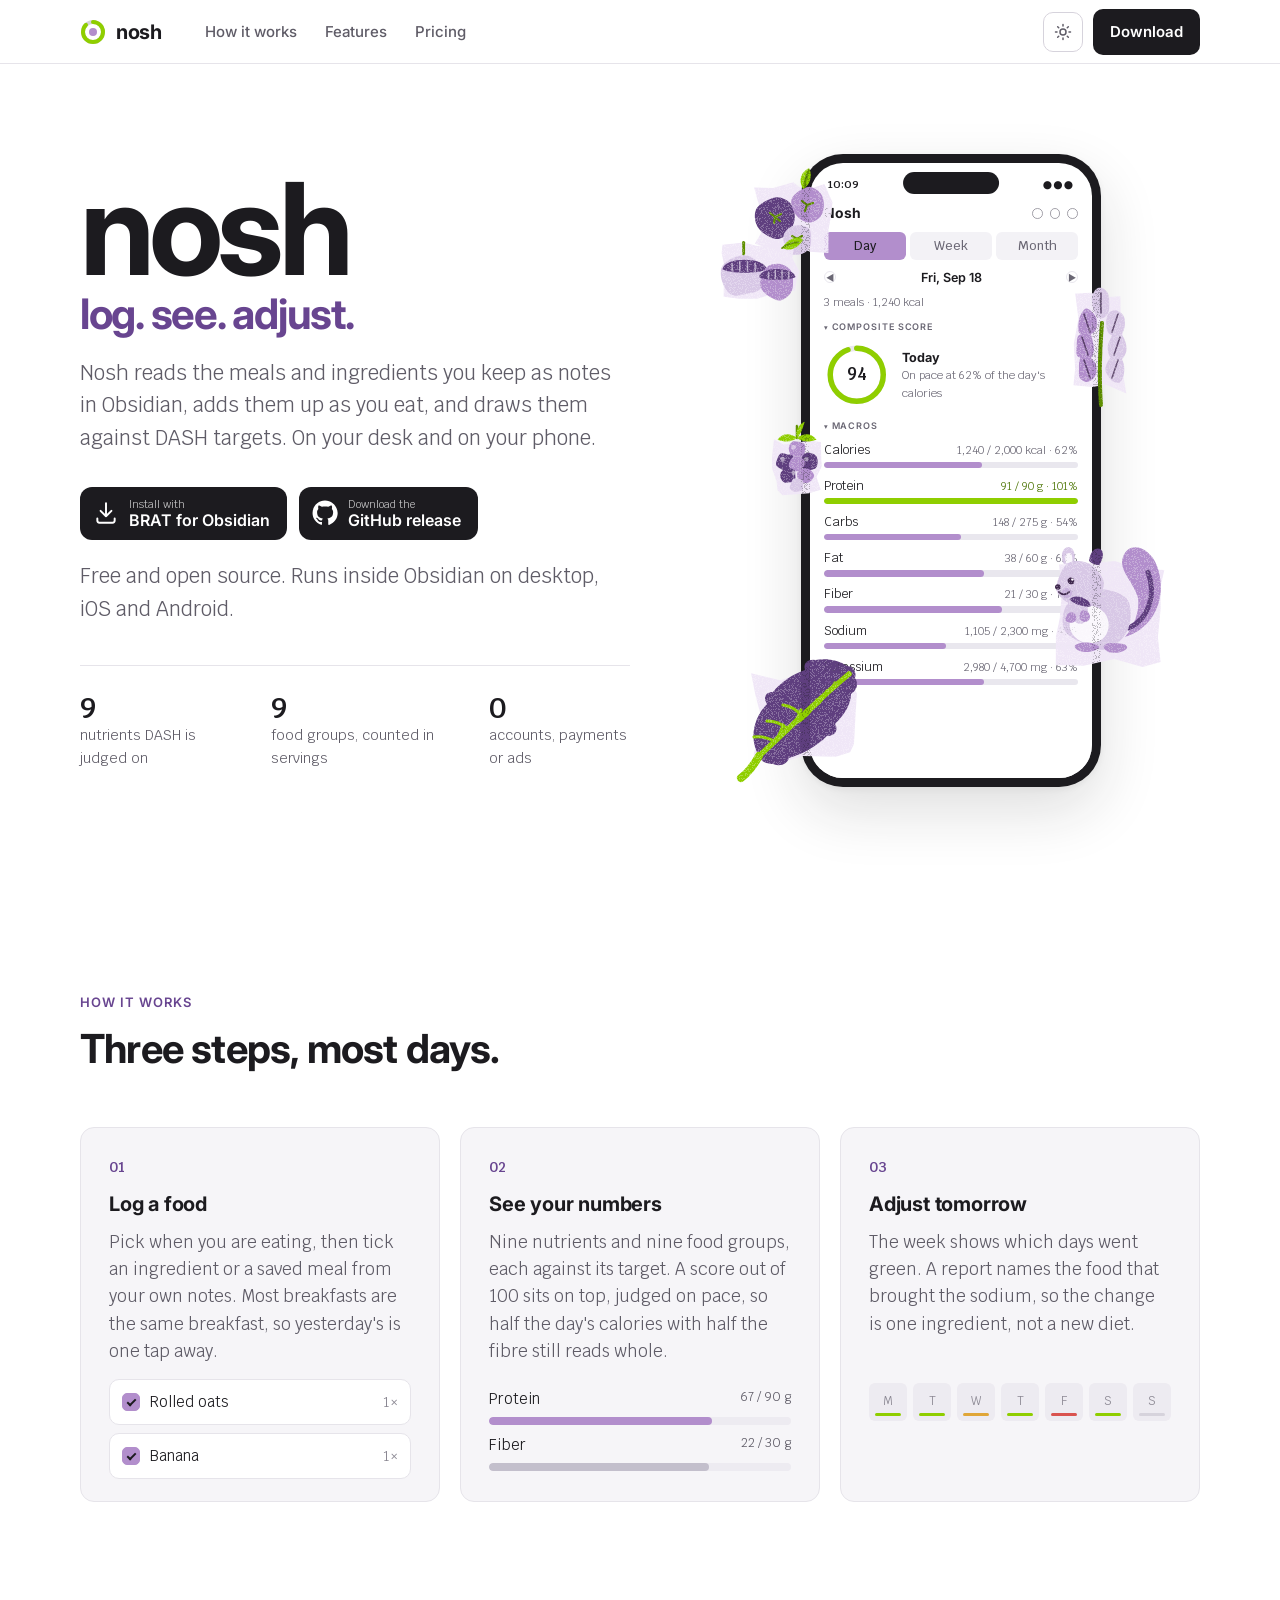
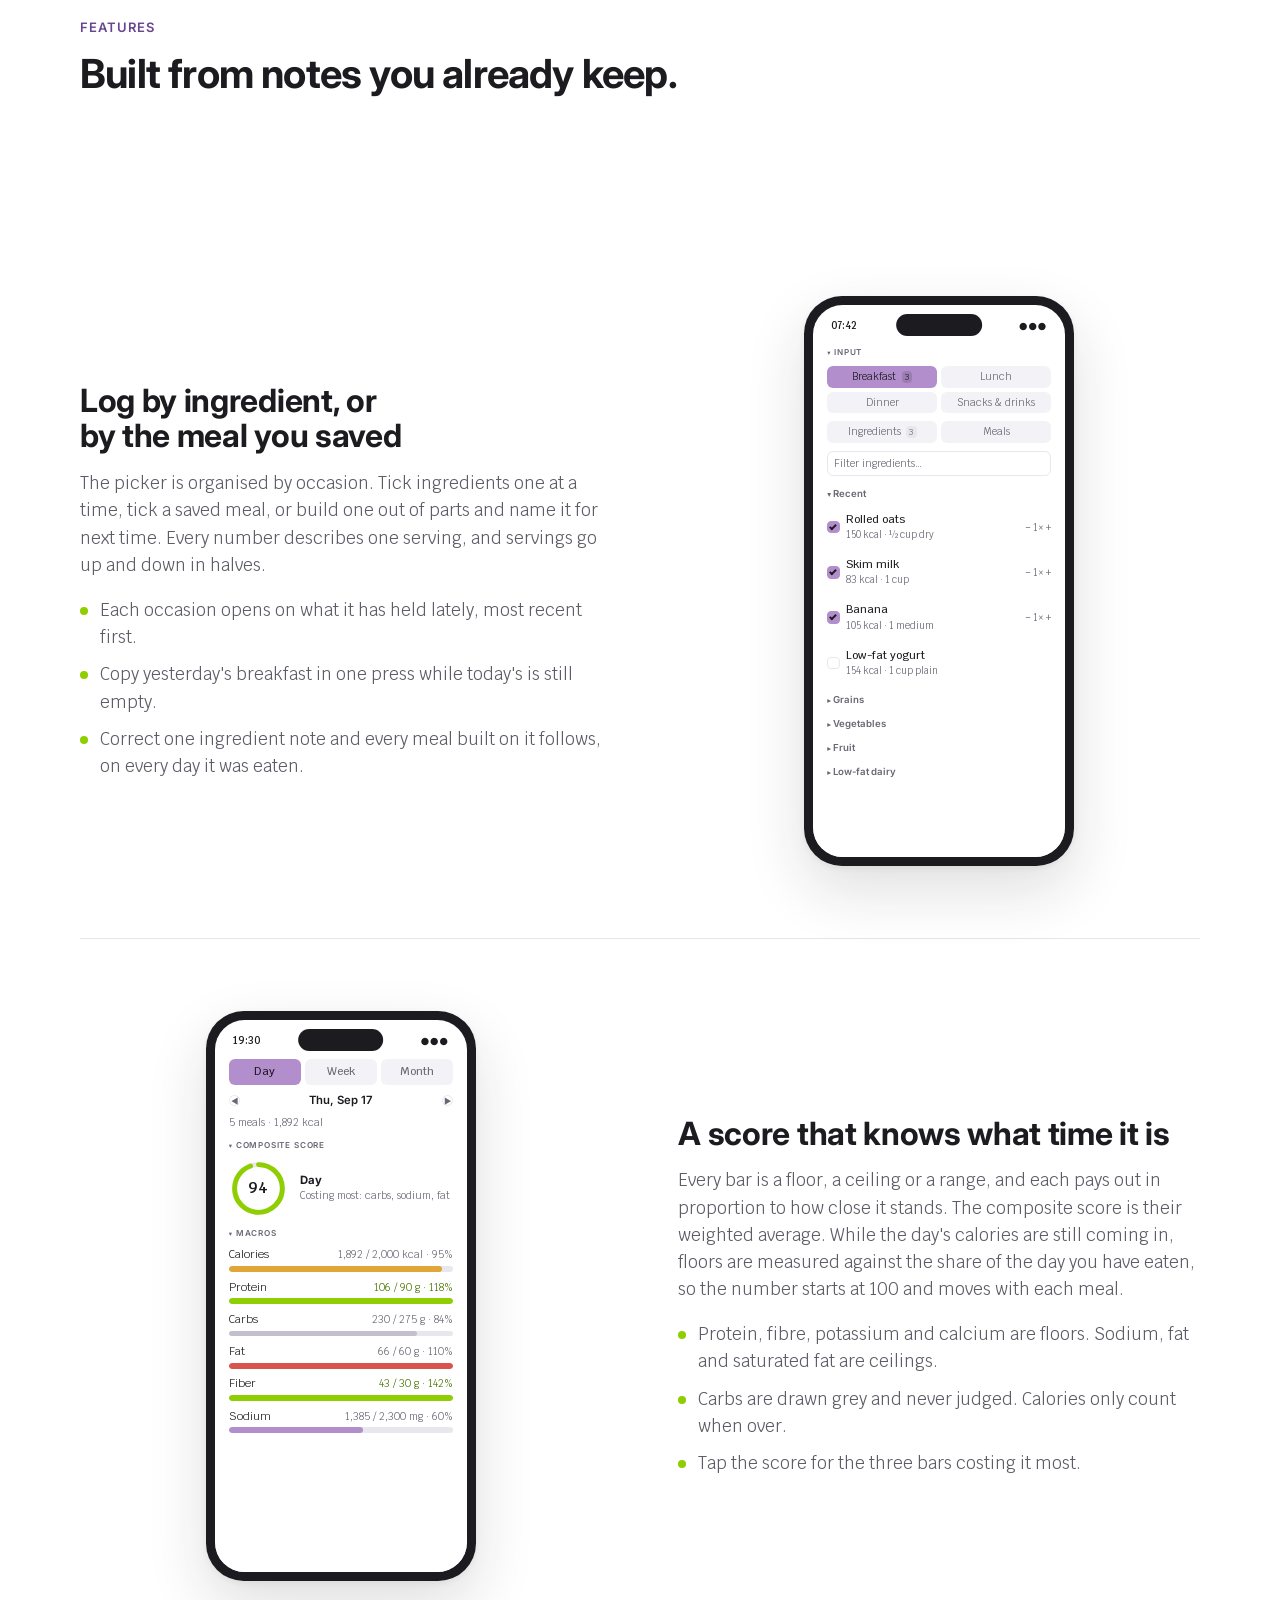
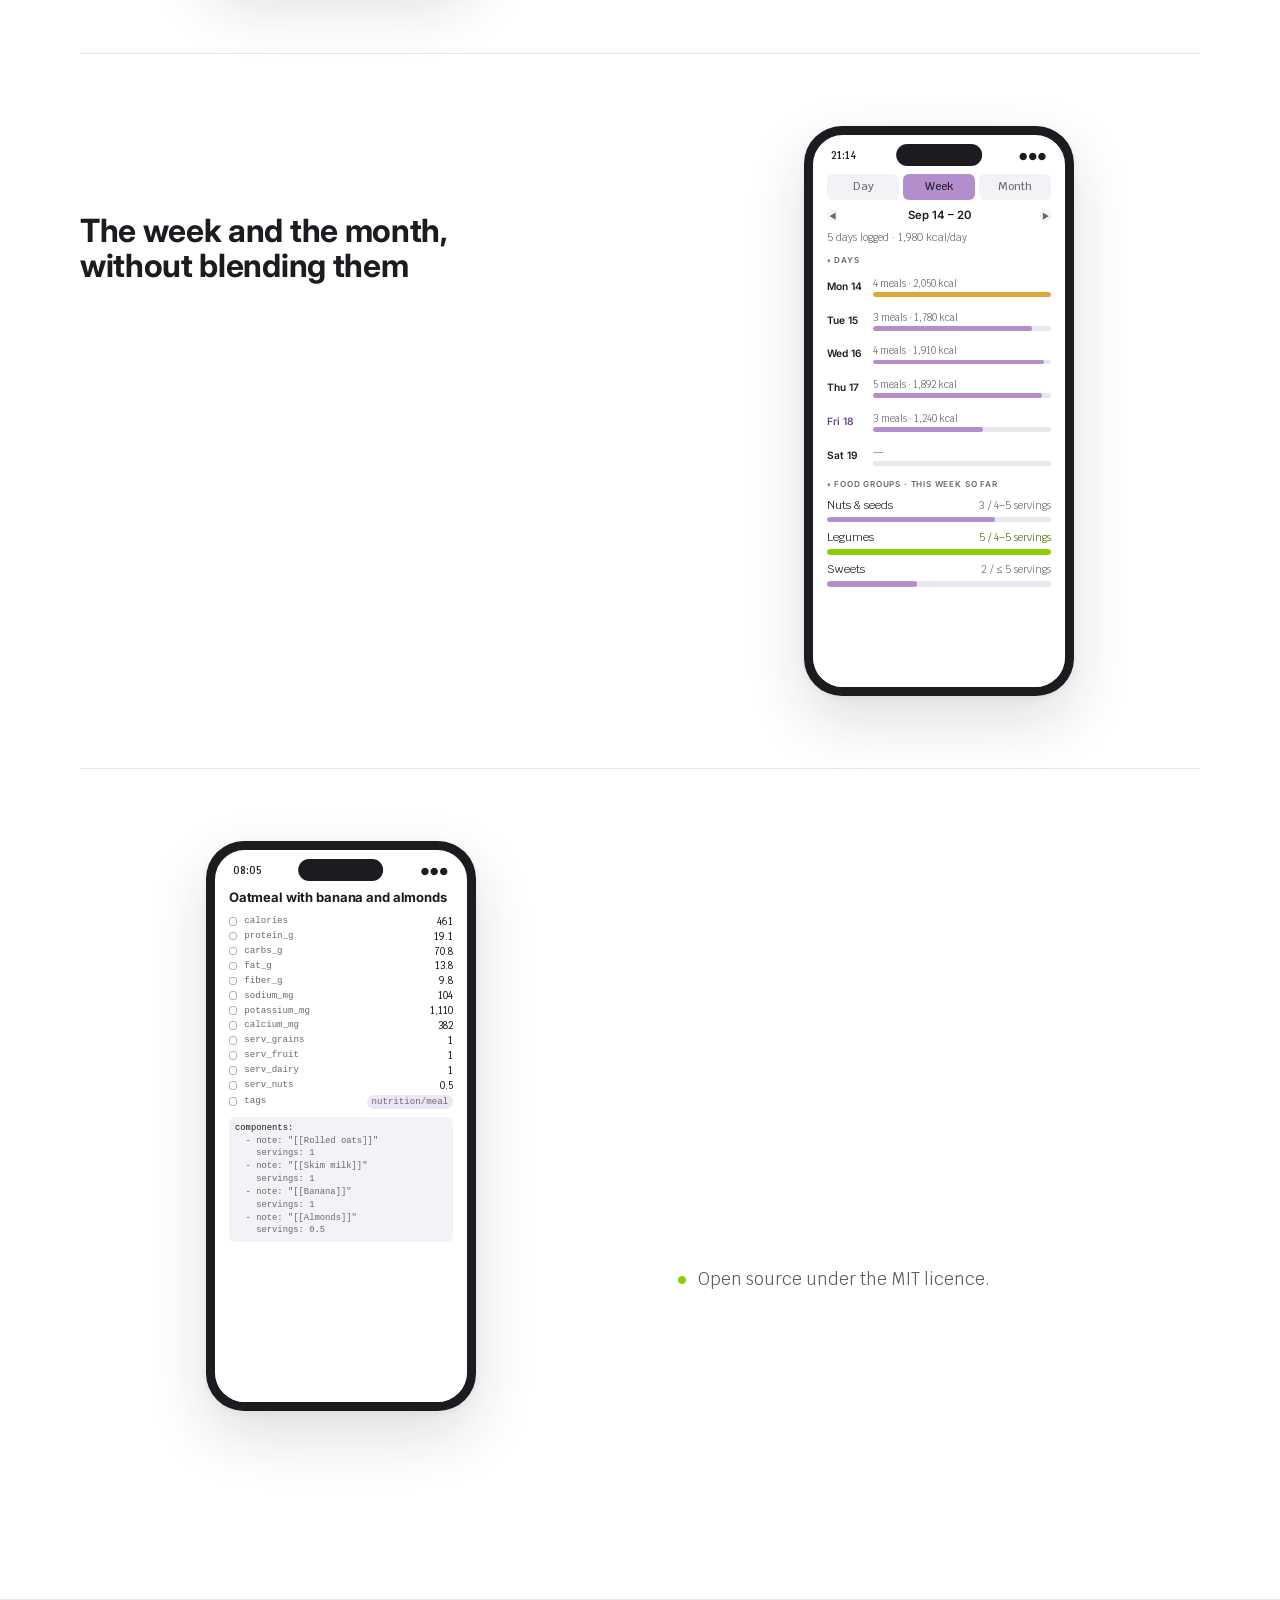
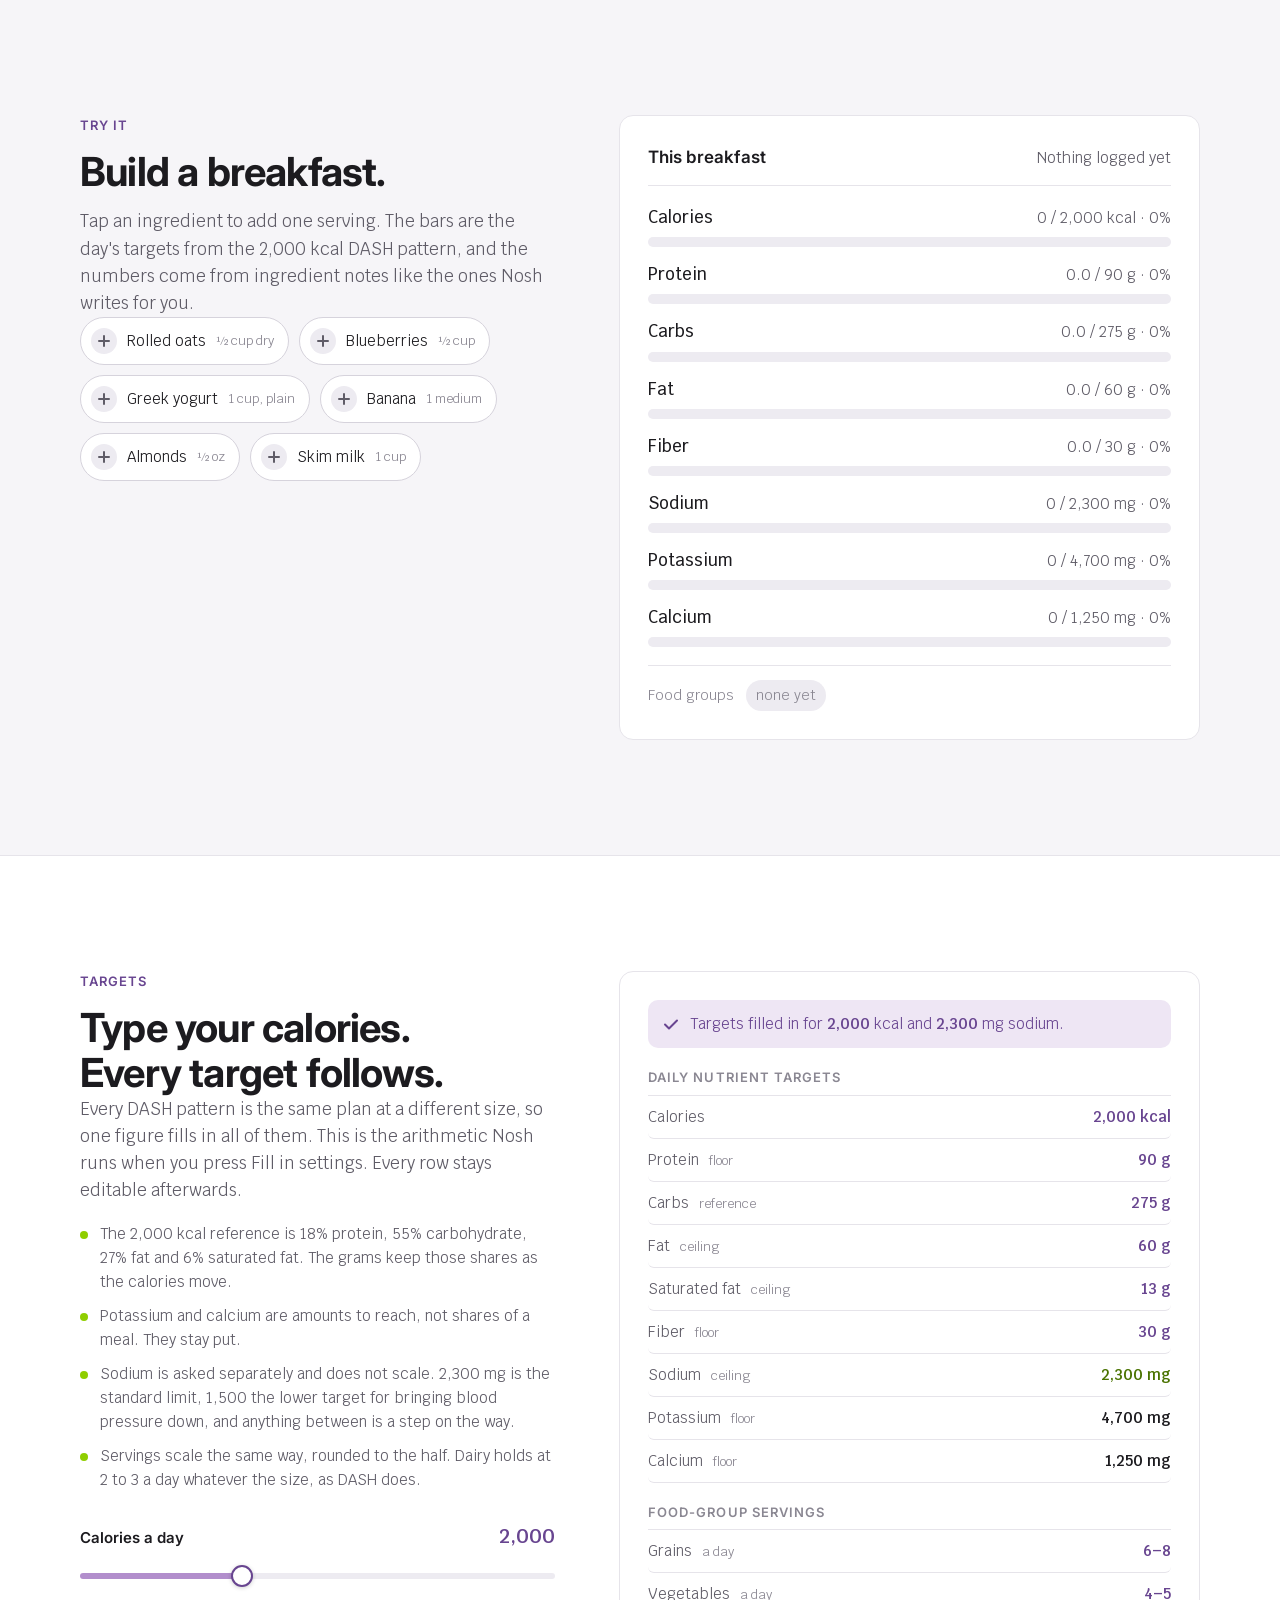
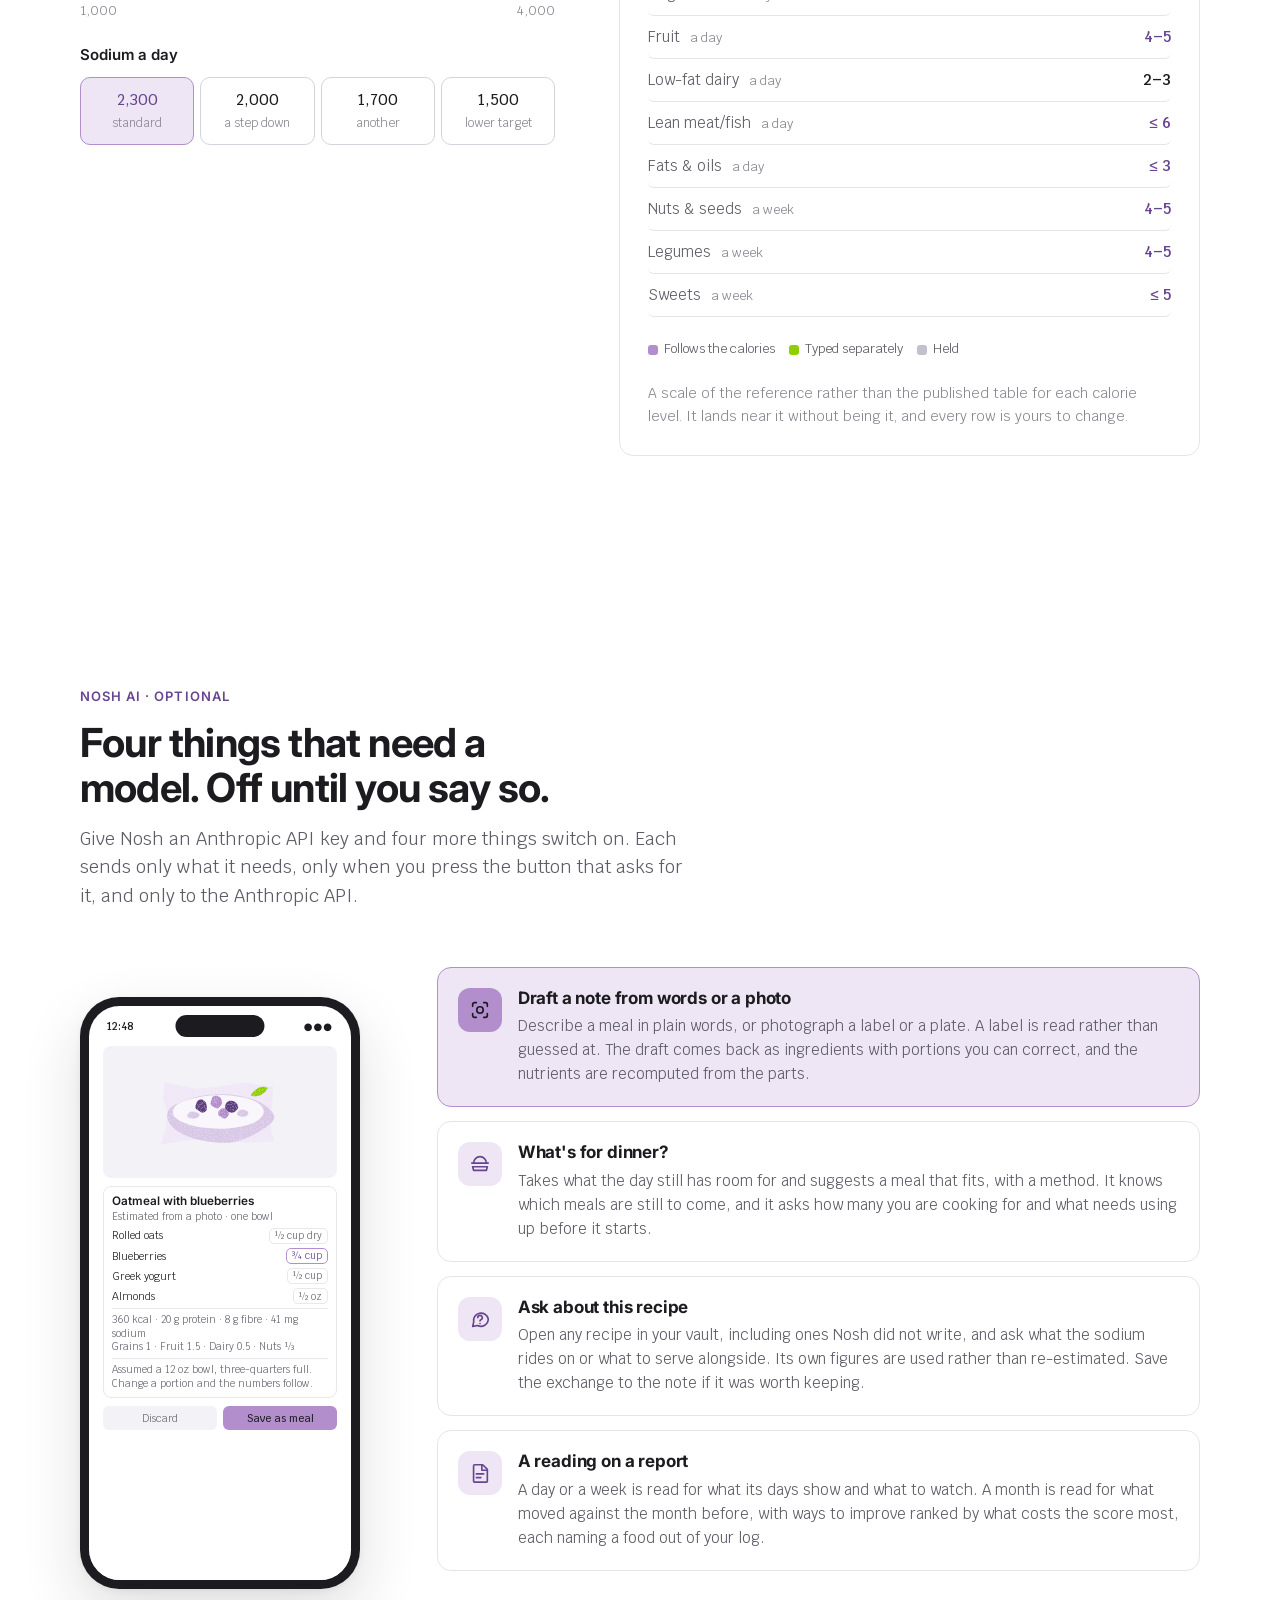
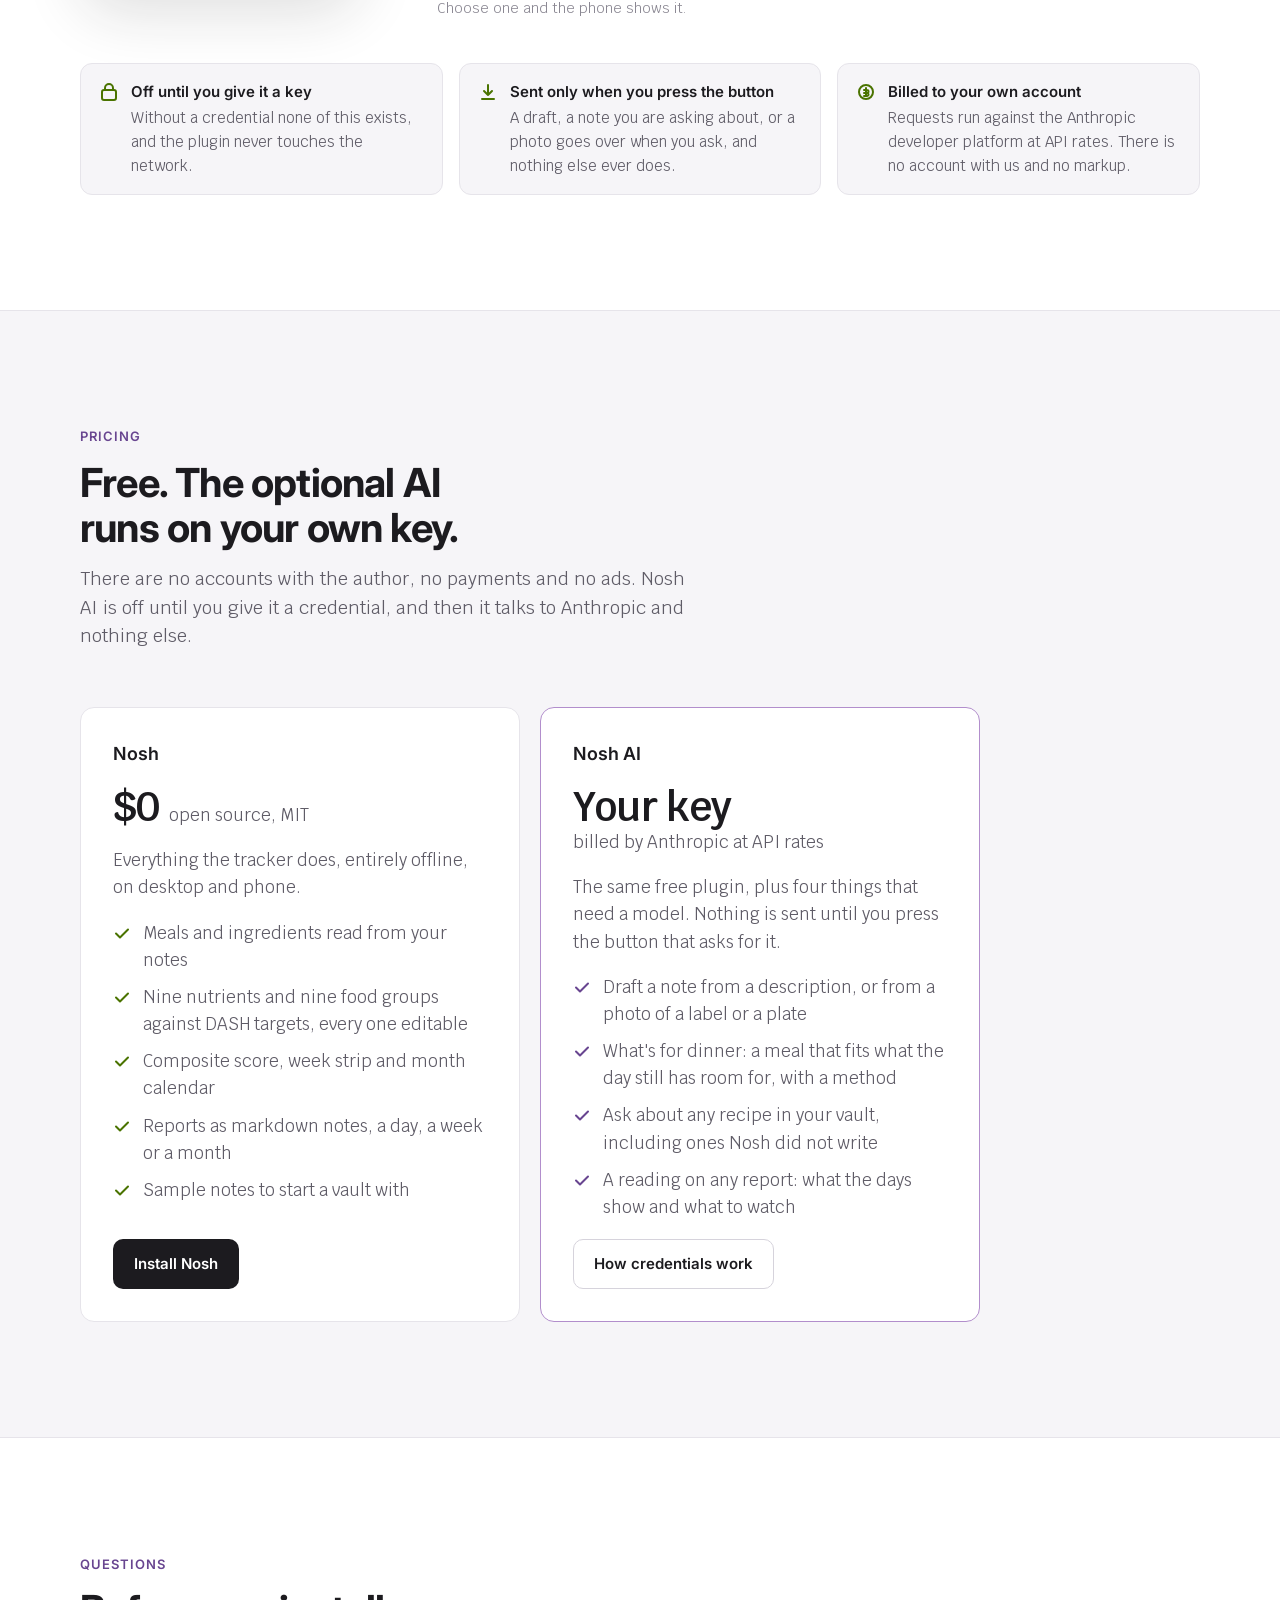
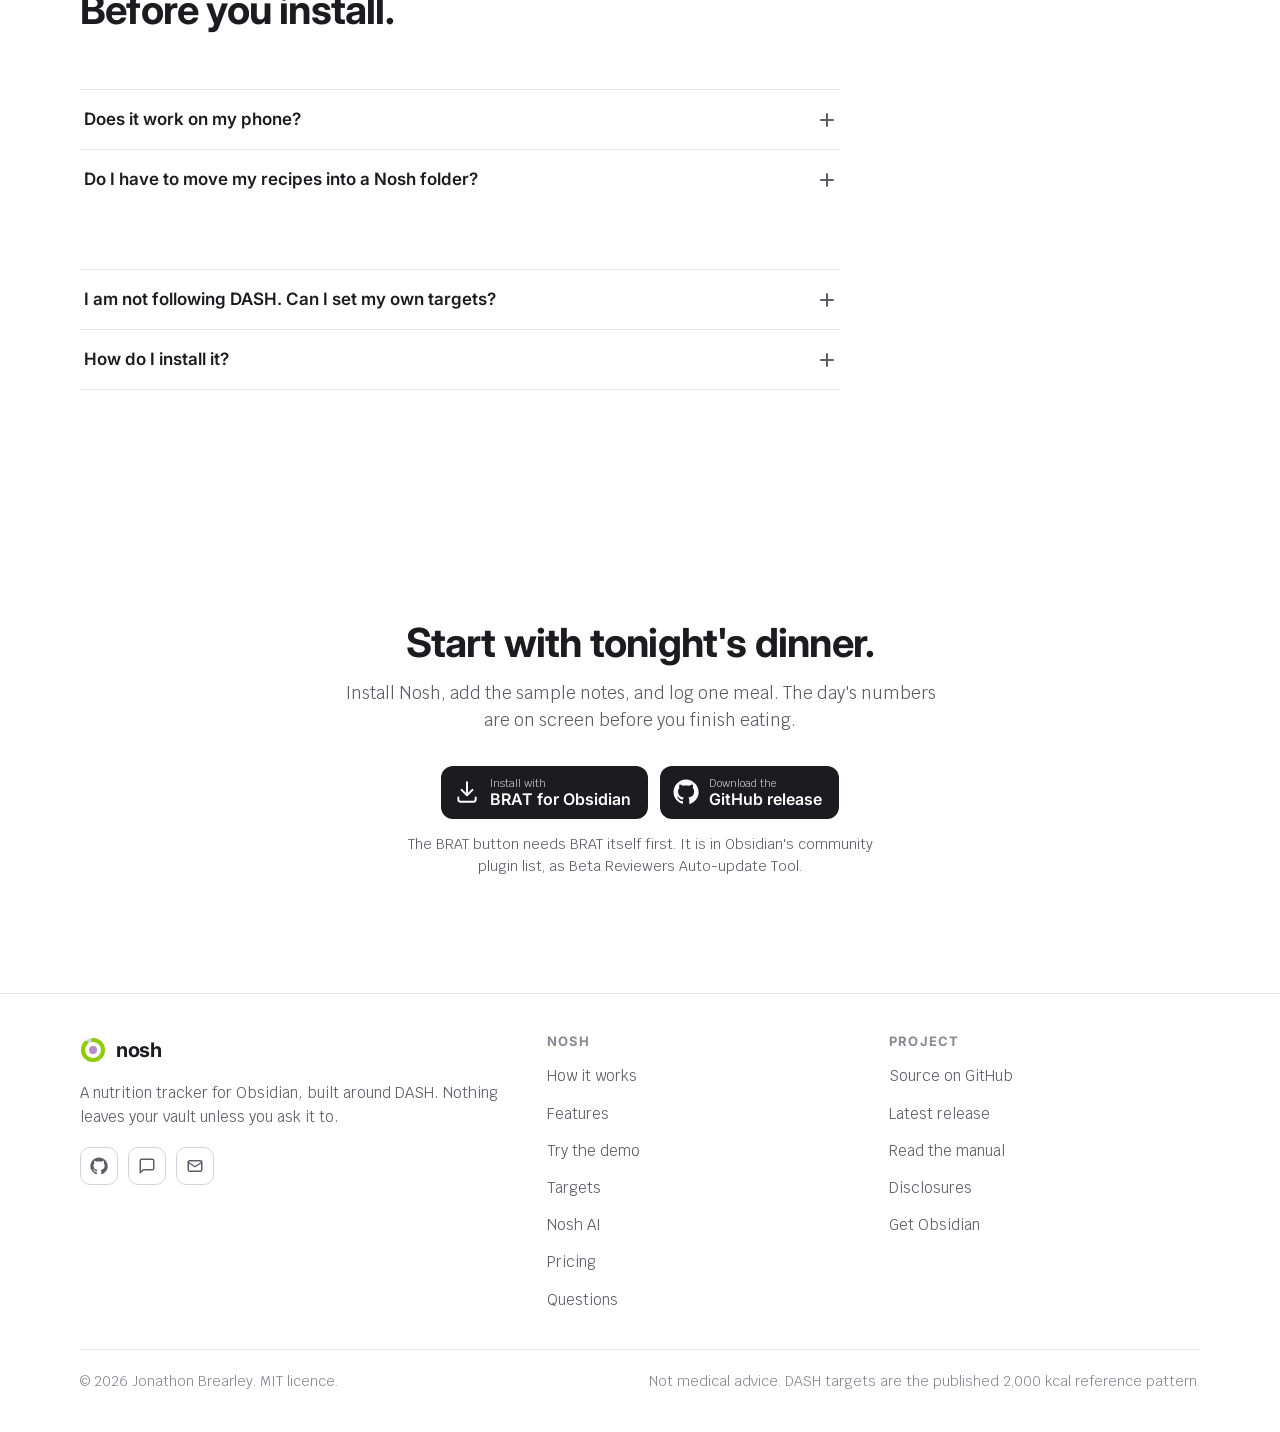
==== commit d27a3d36: "Keep the API key in Obsidian's keychain and drop the ant CLI The plugin review warns that Nosh runs " ====
--- a/site/index.html
+++ b/site/index.html
@@ -1390,7 +1390,7 @@
     <div class="faq">
       <div class="faq-item reveal" style="--i:0">
         <h3><button class="faq-btn" type="button" aria-expanded="false" aria-controls="faq-1" id="faq-1-btn">Does it work on my phone?<svg viewBox="0 0 18 18" fill="none" stroke="currentColor" stroke-width="2" stroke-linecap="round" aria-hidden="true"><path d="M9 3v12M3 9h12"/></svg></button></h3>
-        <div class="faq-panel" id="faq-1" role="region" aria-labelledby="faq-1-btn"><div><p>Yes. Nosh runs inside Obsidian on iOS and Android with the same views as the desktop. Logging, the camera for labels and plates, and reports all work there. Only one thing is desktop-only: borrowing a credential from the ant command-line tool instead of pasting an API key.</p></div></div>
+        <div class="faq-panel" id="faq-1" role="region" aria-labelledby="faq-1-btn"><div><p>Yes. Nosh runs inside Obsidian on iOS and Android with the same views as the desktop. Logging, the camera for labels and plates, and reports all work there, and the AI features take the same API key on a phone as on a desktop.</p></div></div>
       </div>
       <div class="faq-item reveal" style="--i:1">
         <h3><button class="faq-btn" type="button" aria-expanded="false" aria-controls="faq-2" id="faq-2-btn">Do I have to move my recipes into a Nosh folder?<svg viewBox="0 0 18 18" fill="none" stroke="currentColor" stroke-width="2" stroke-linecap="round" aria-hidden="true"><path d="M9 3v12M3 9h12"/></svg></button></h3>
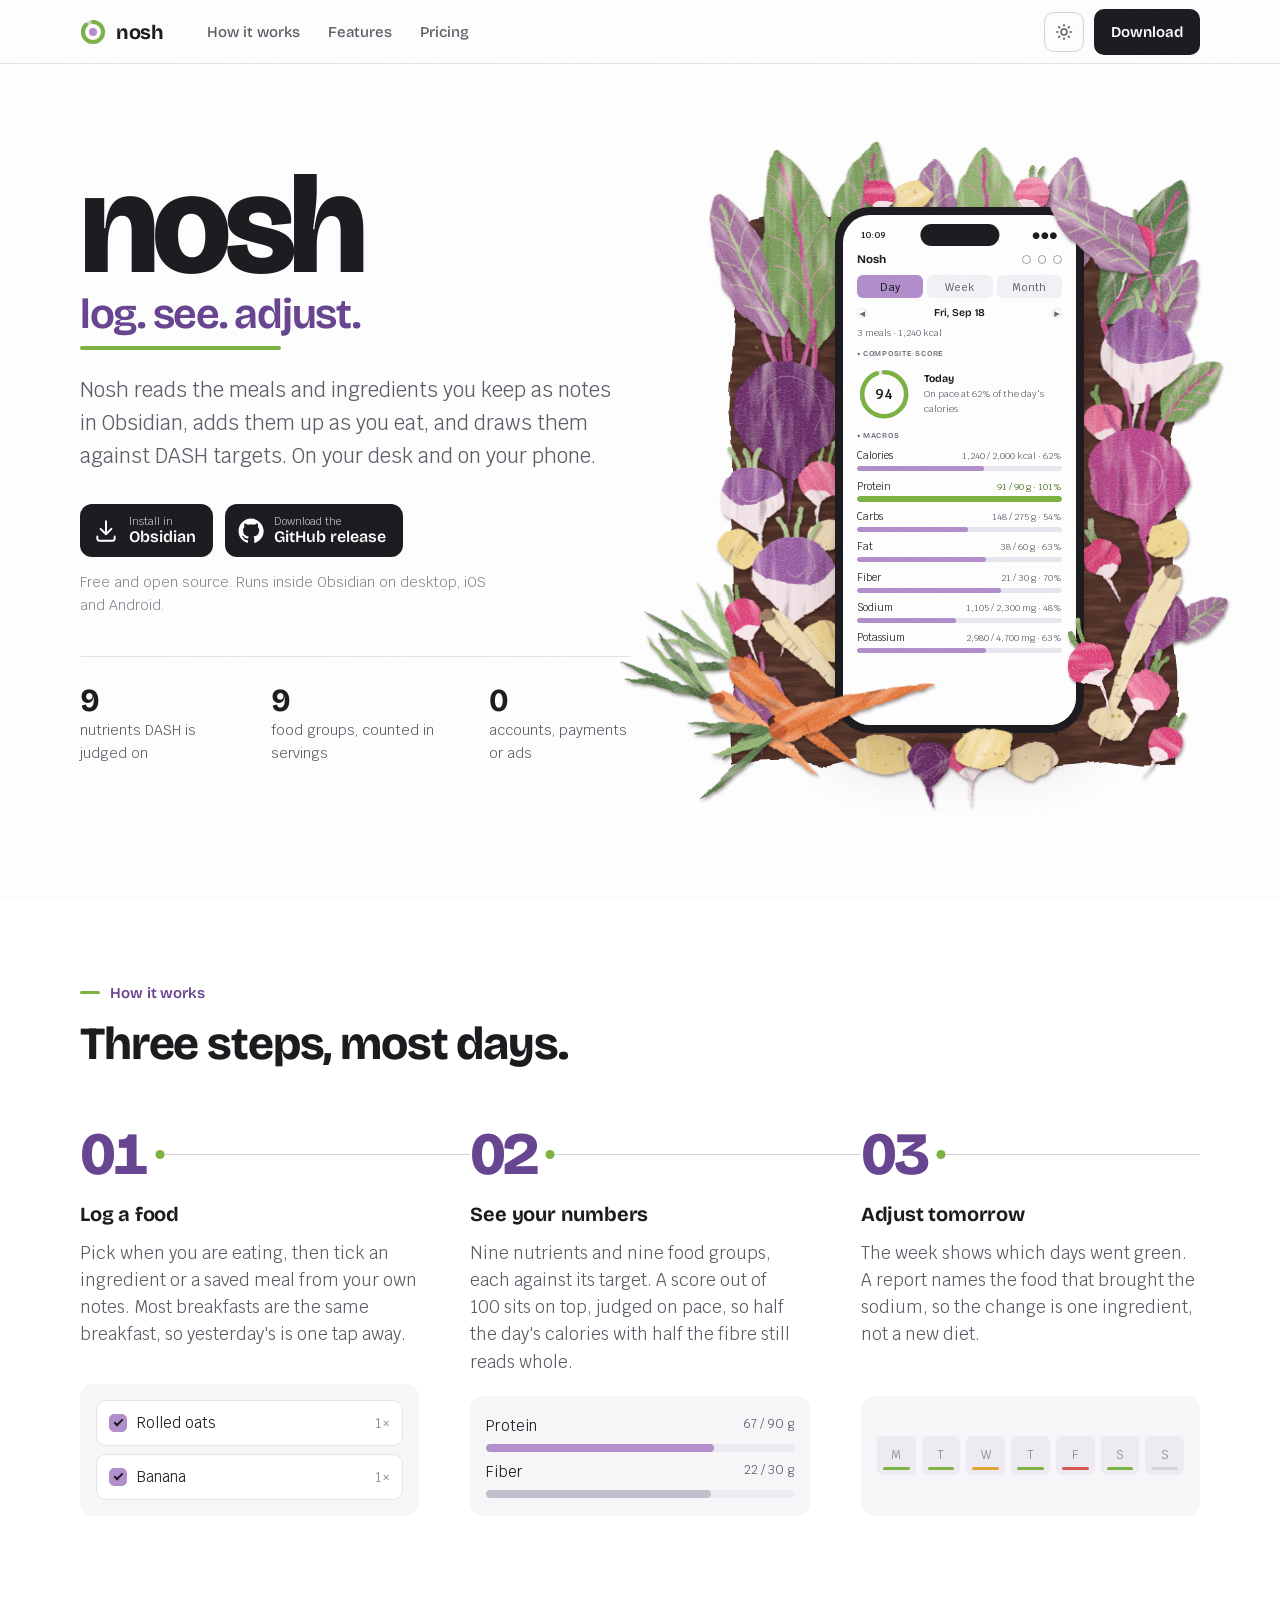
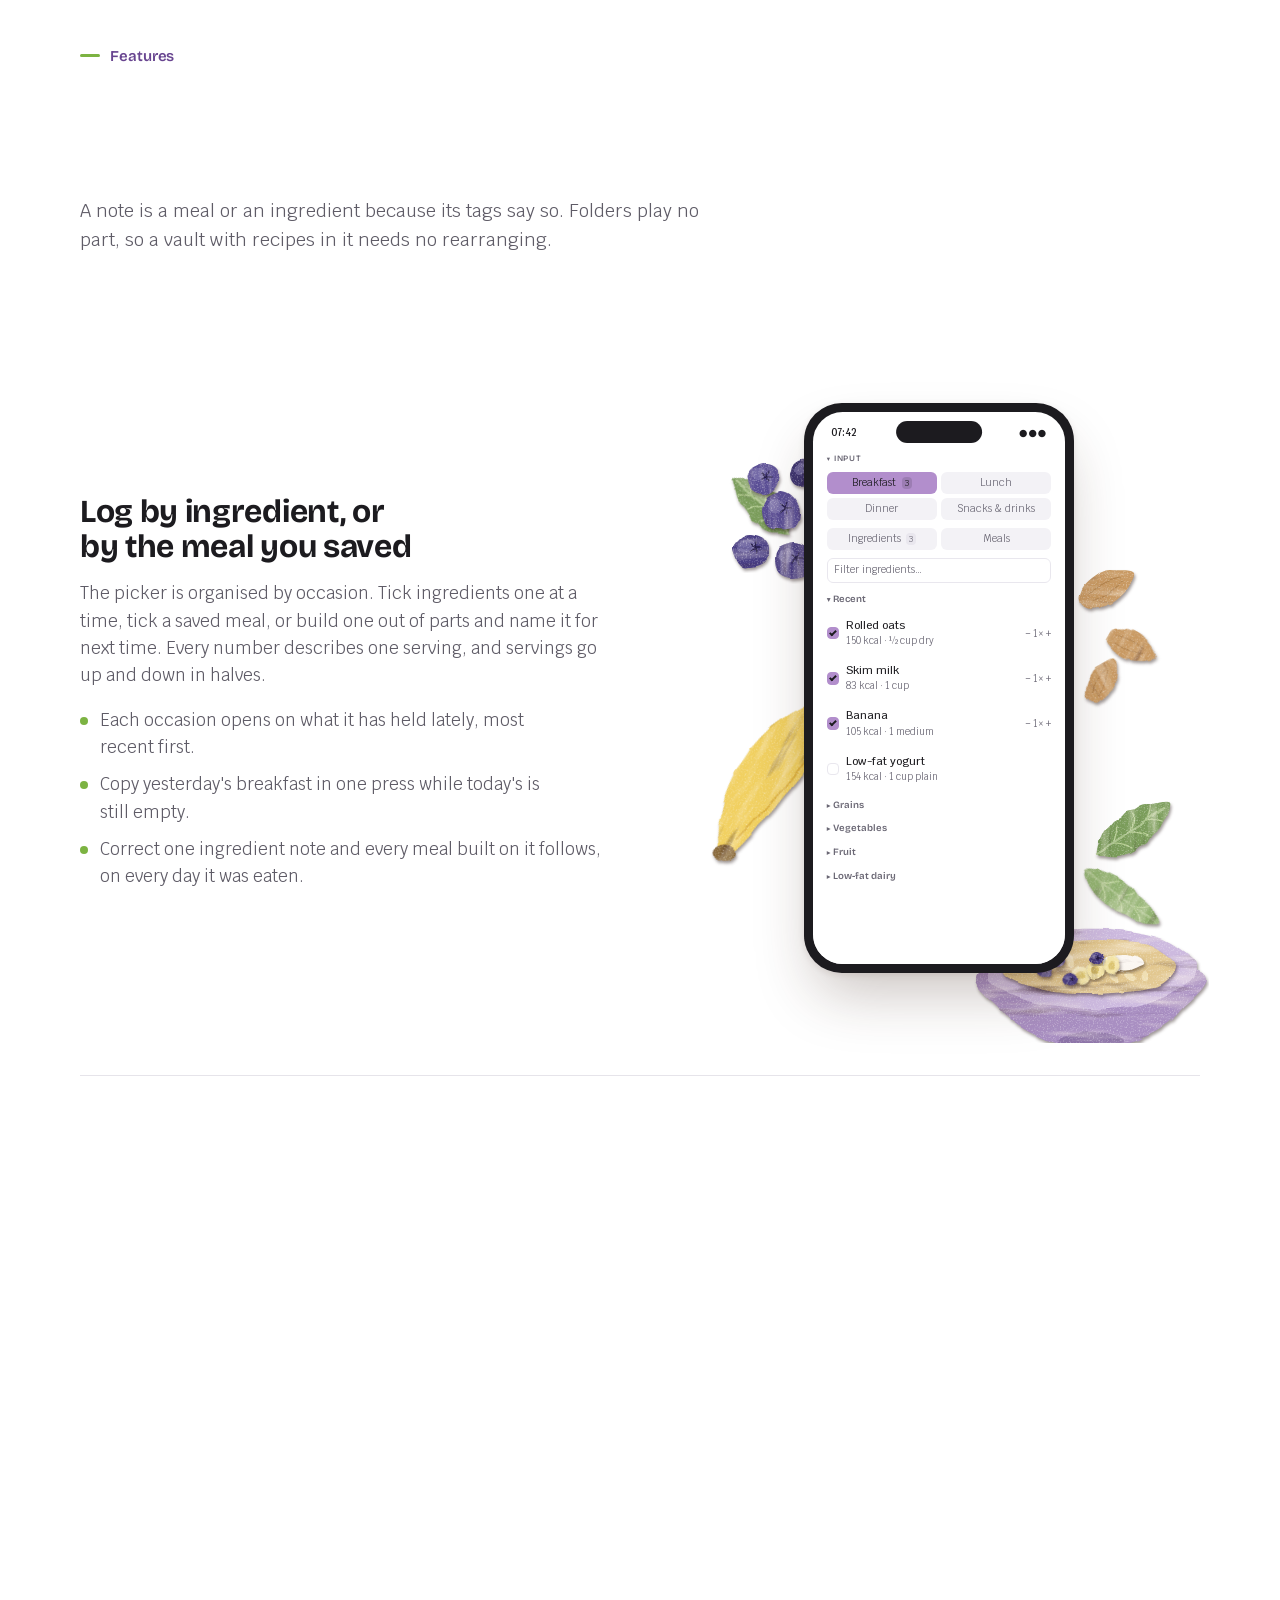
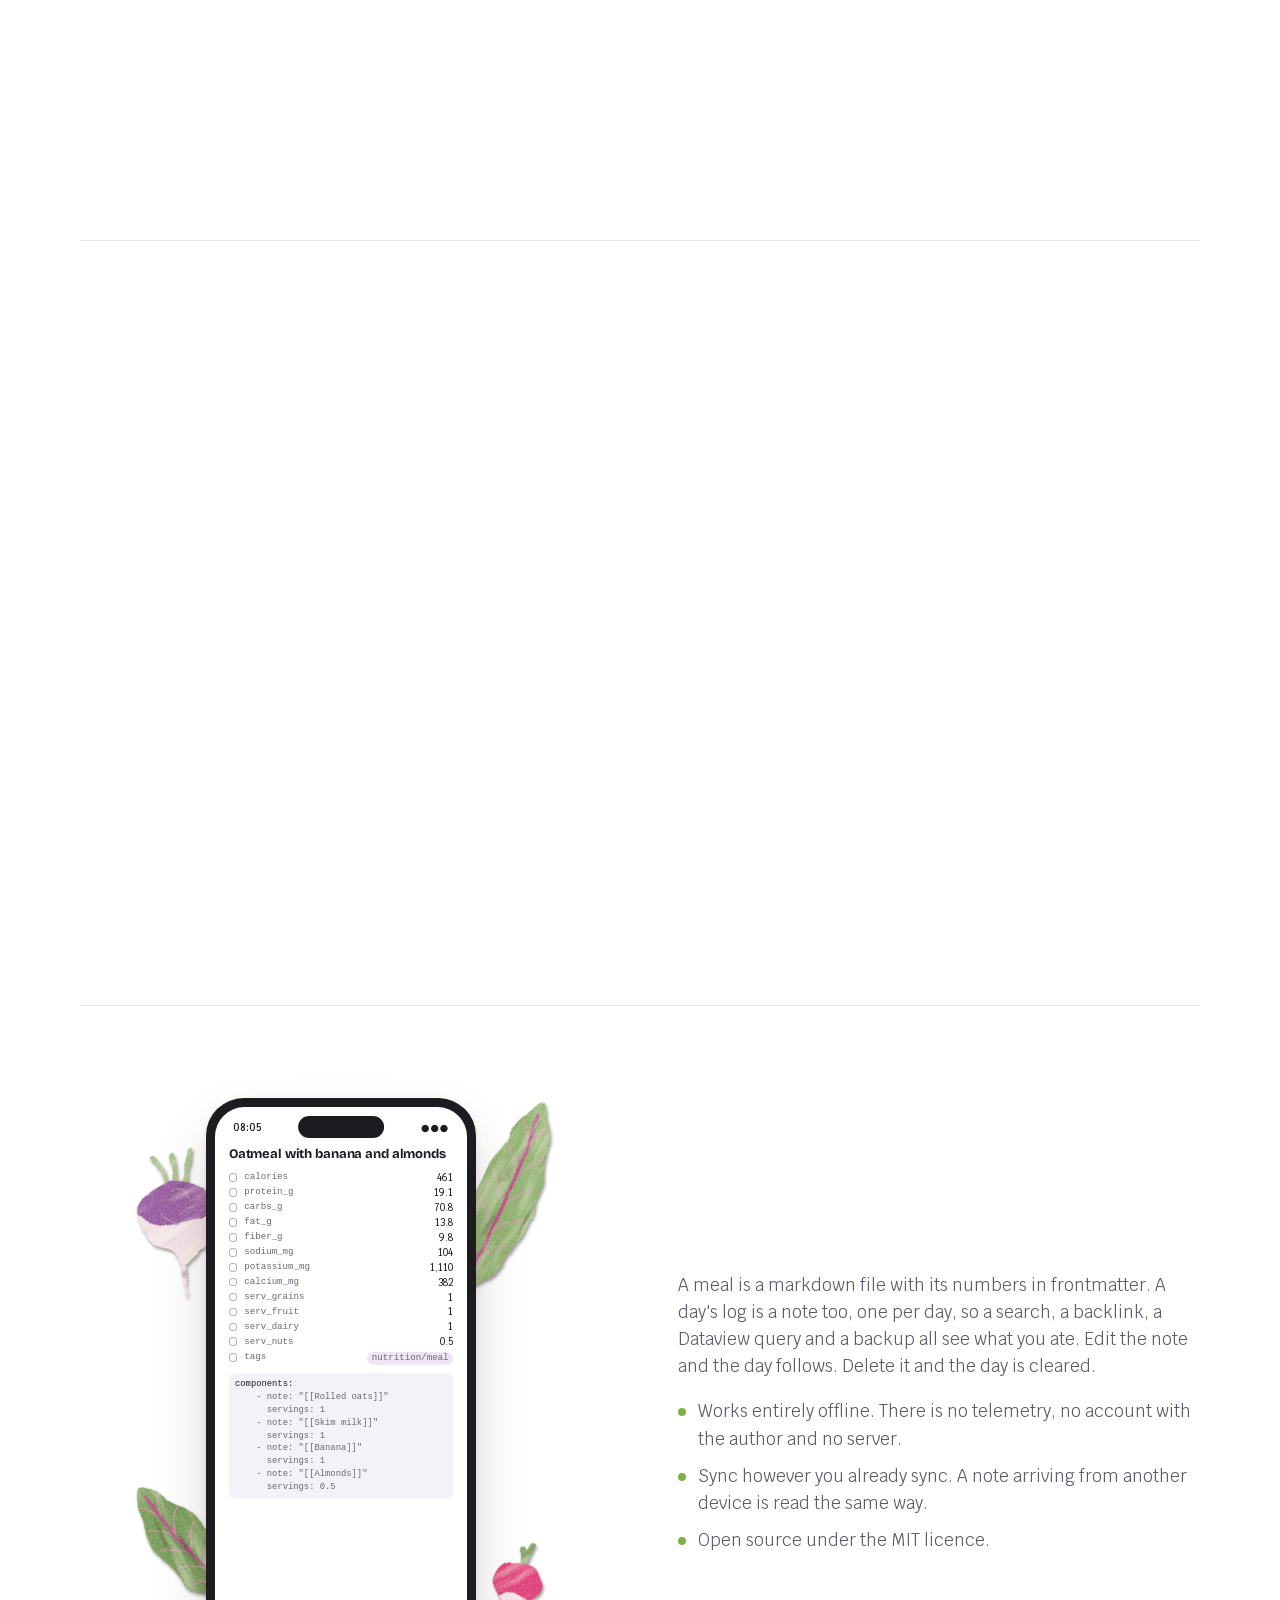
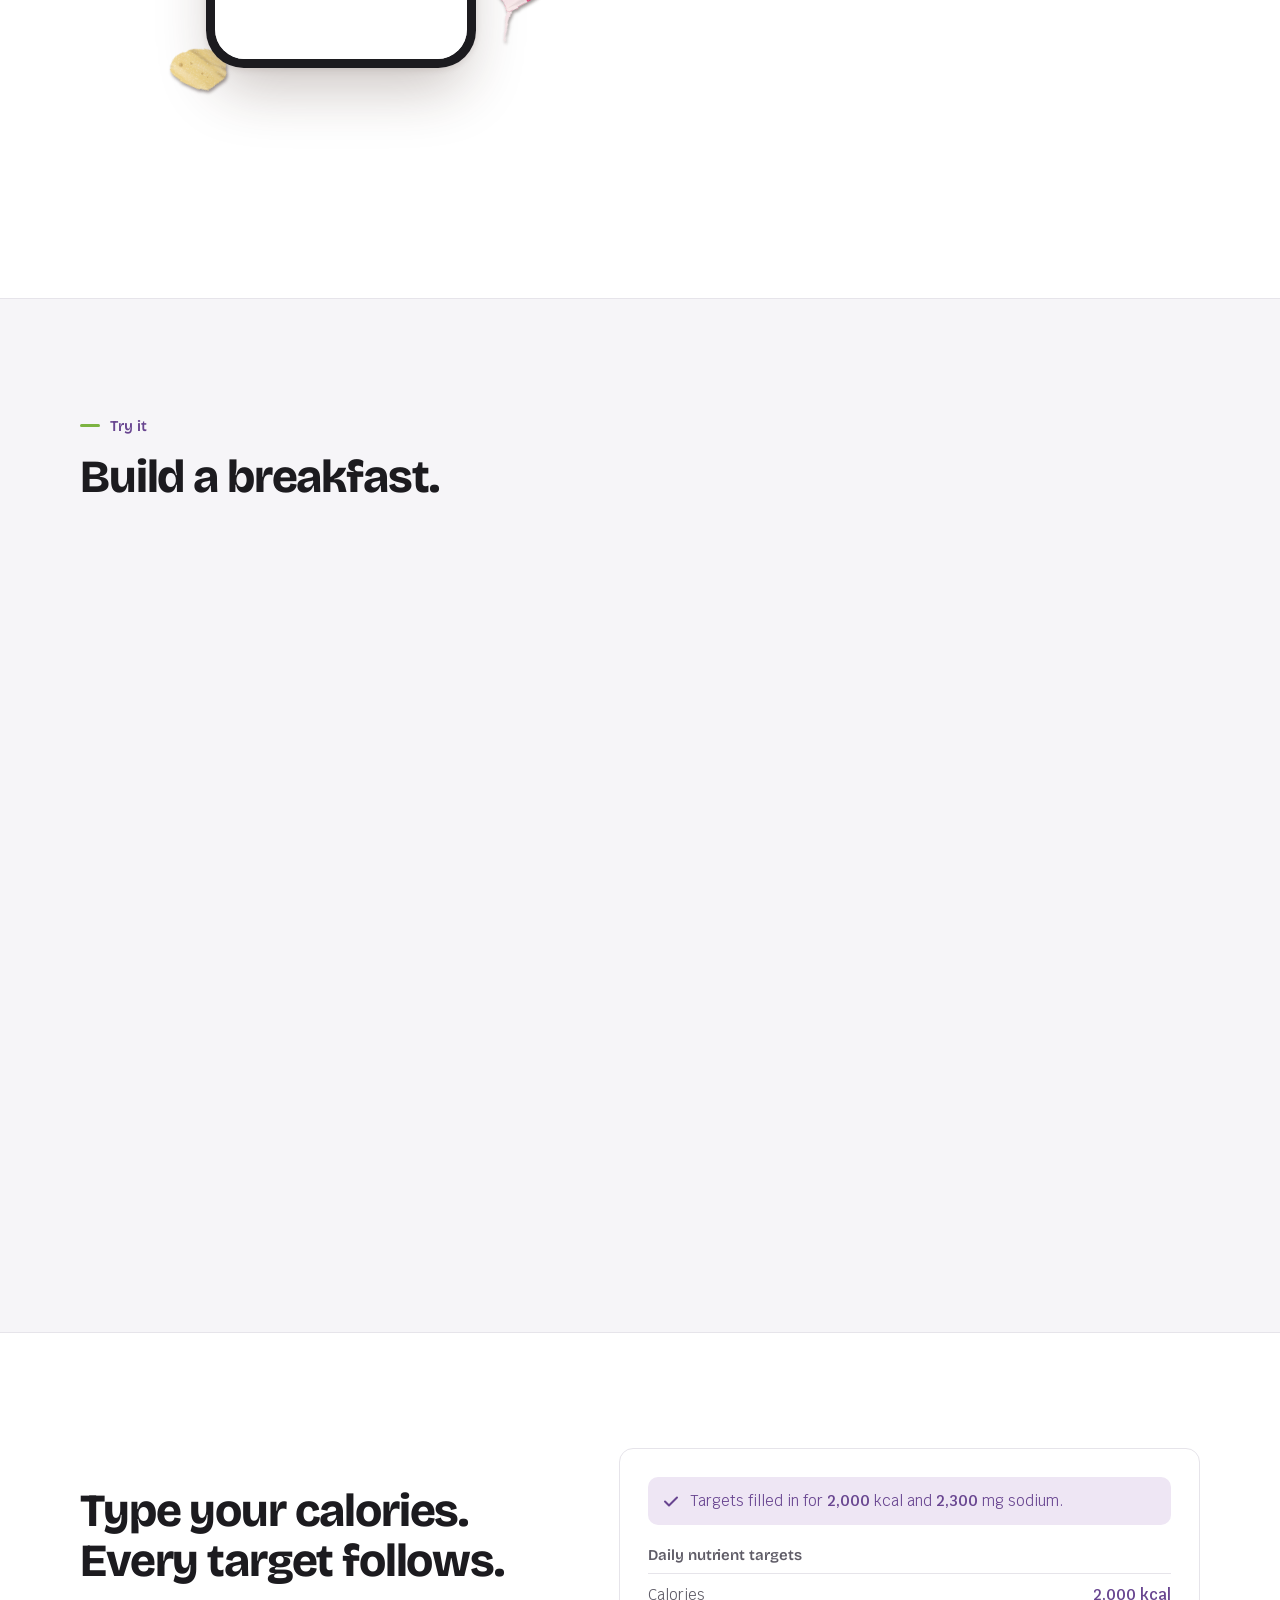
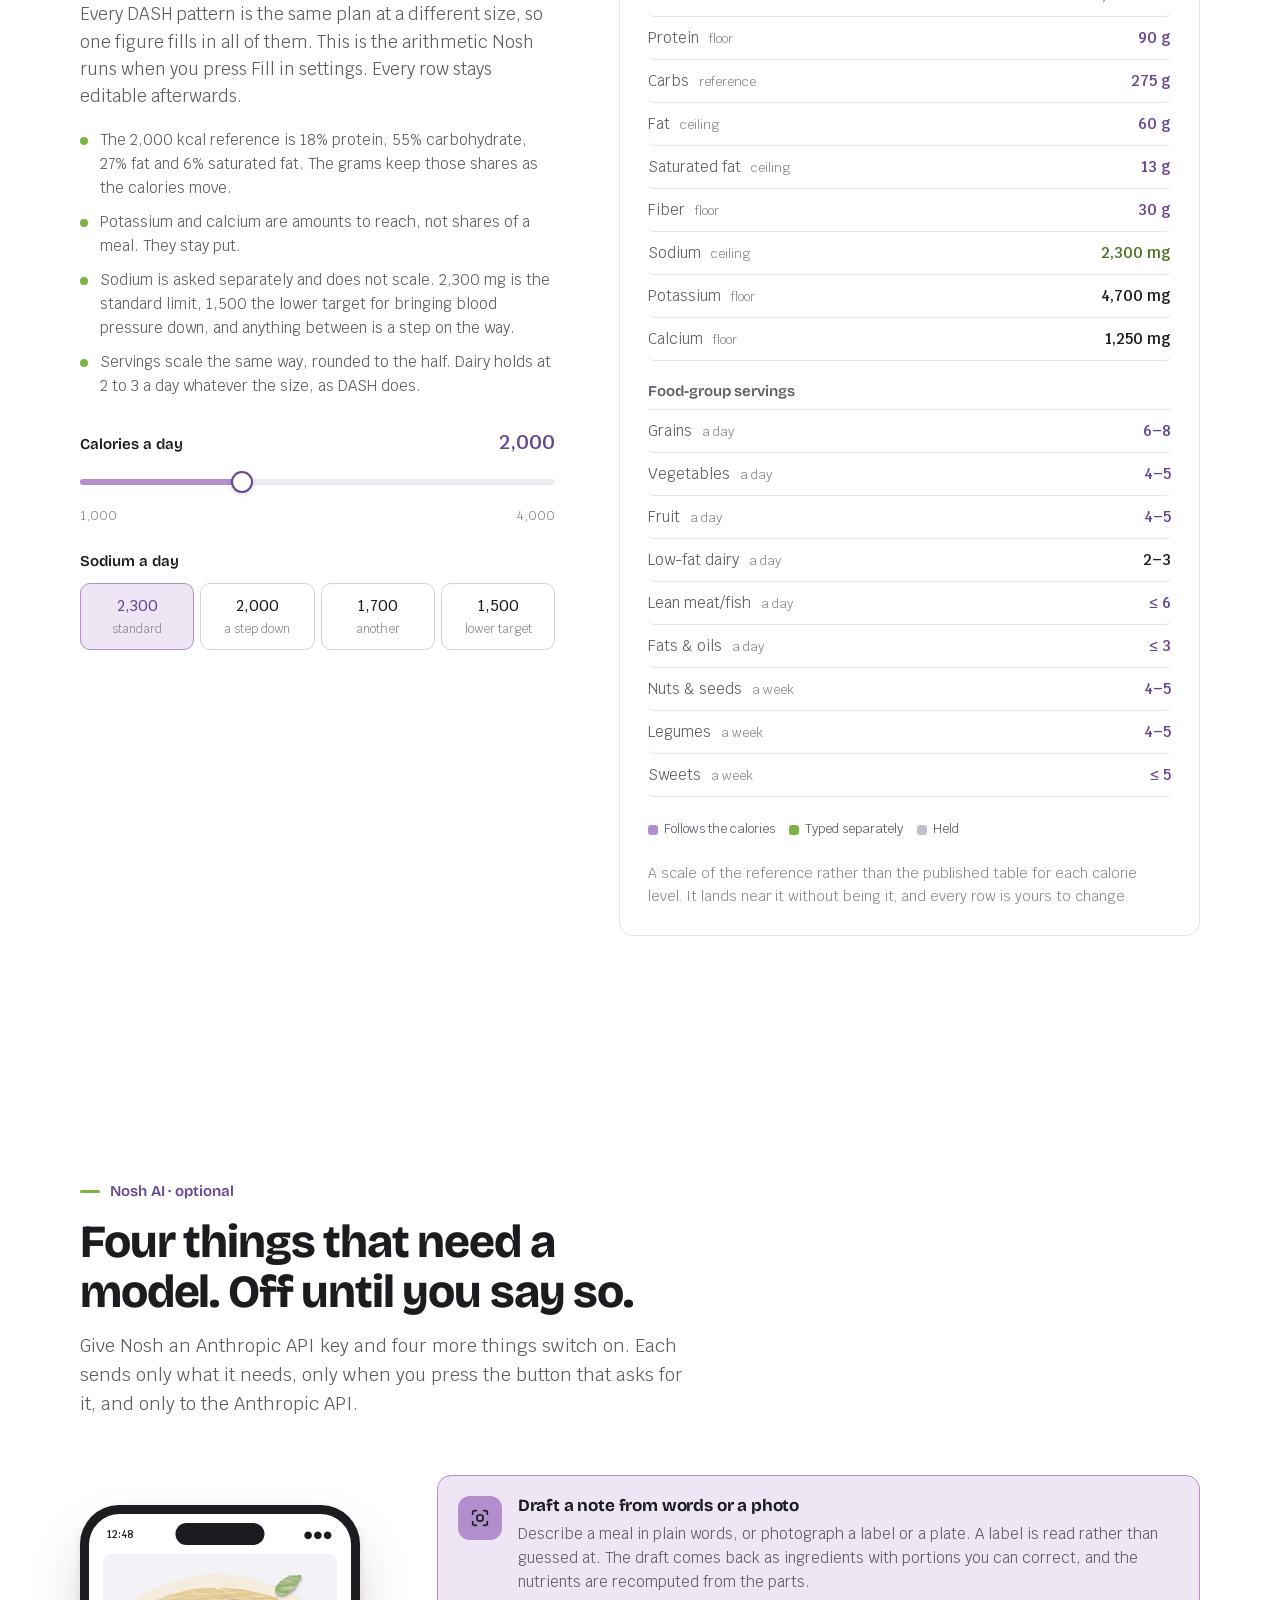
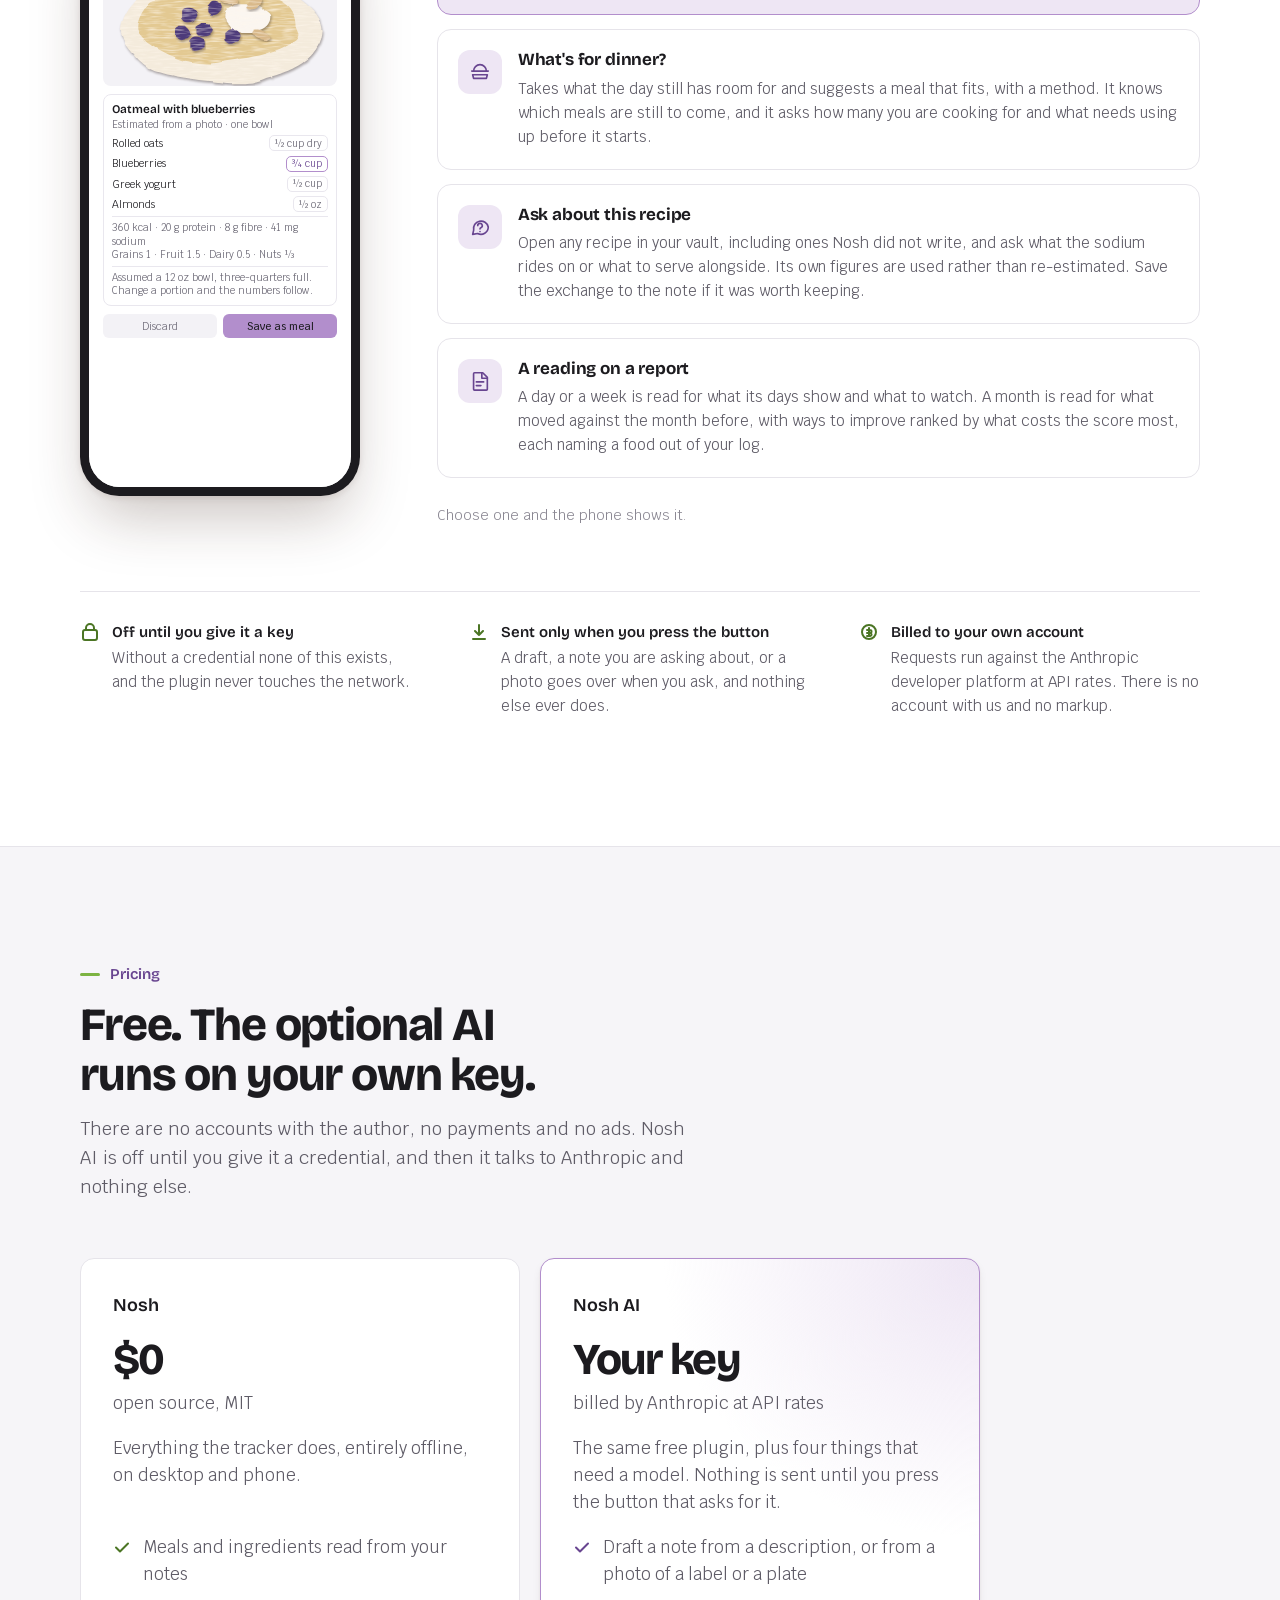
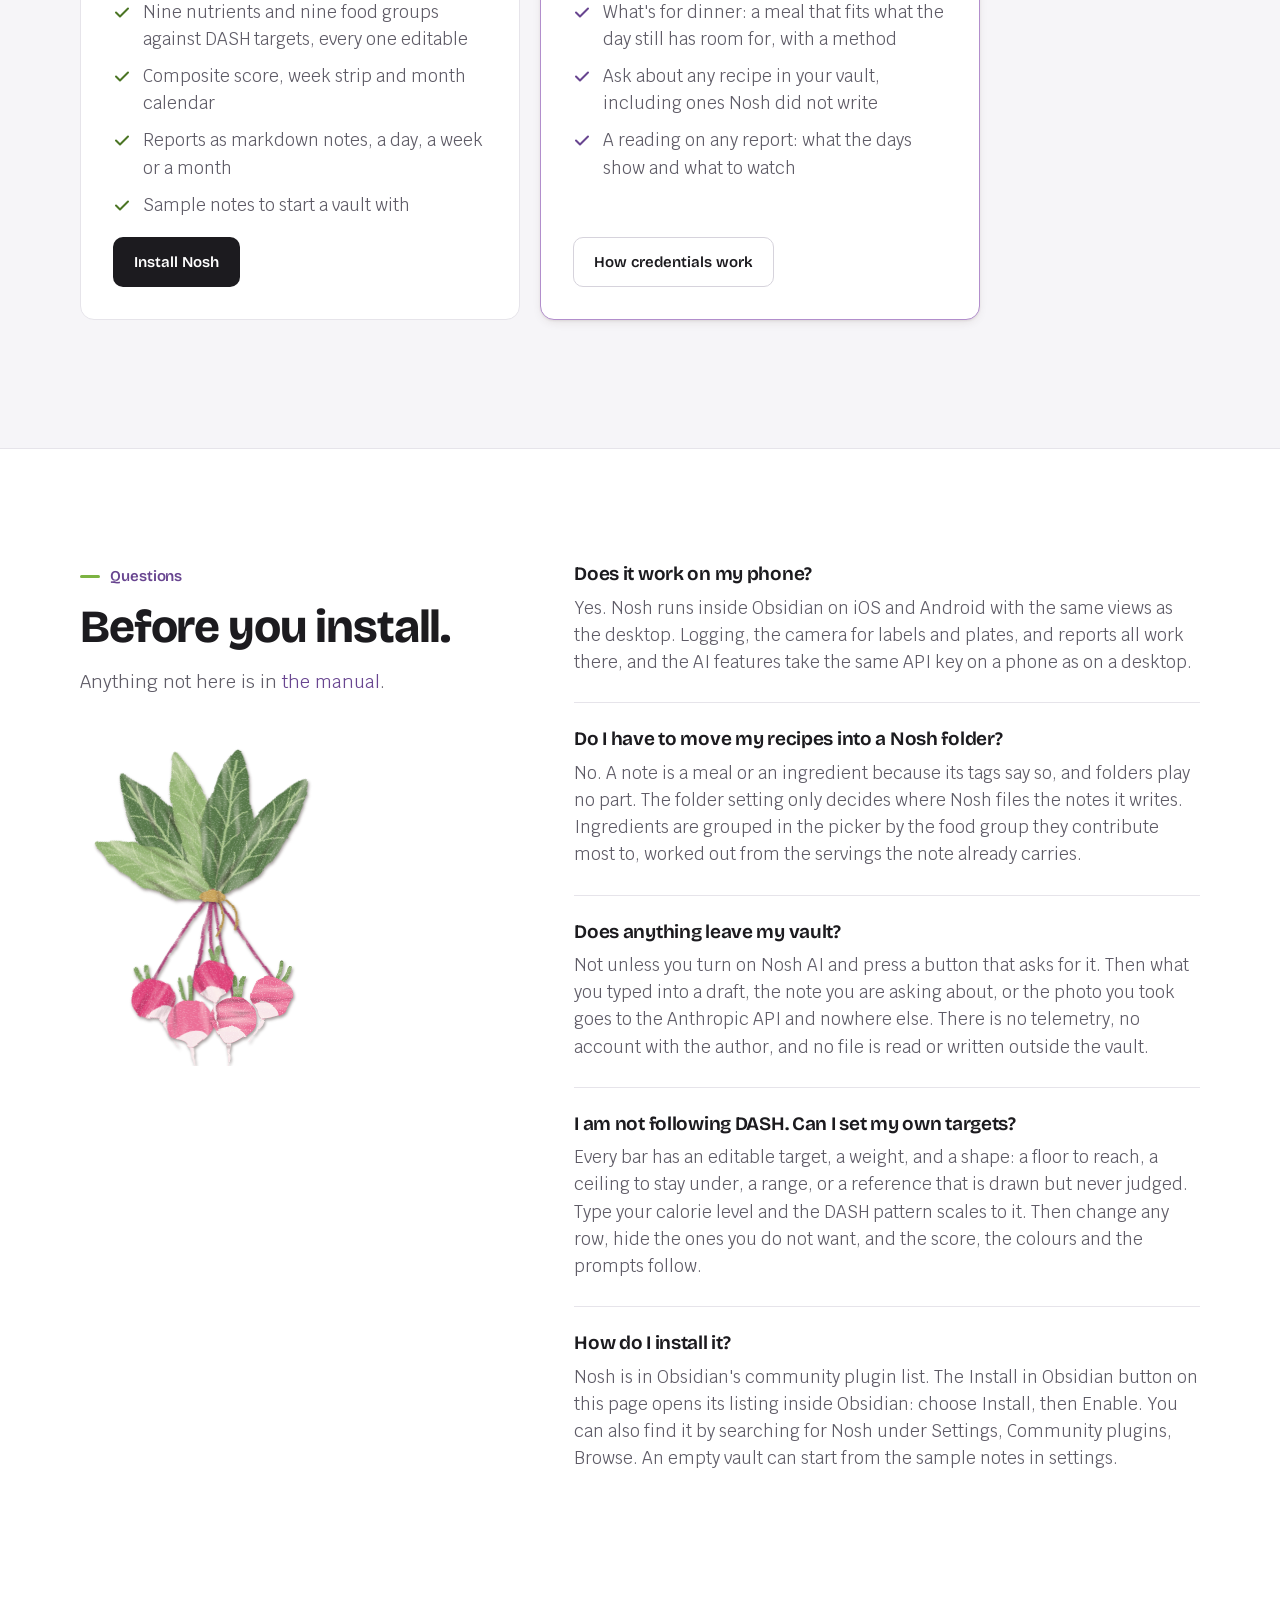
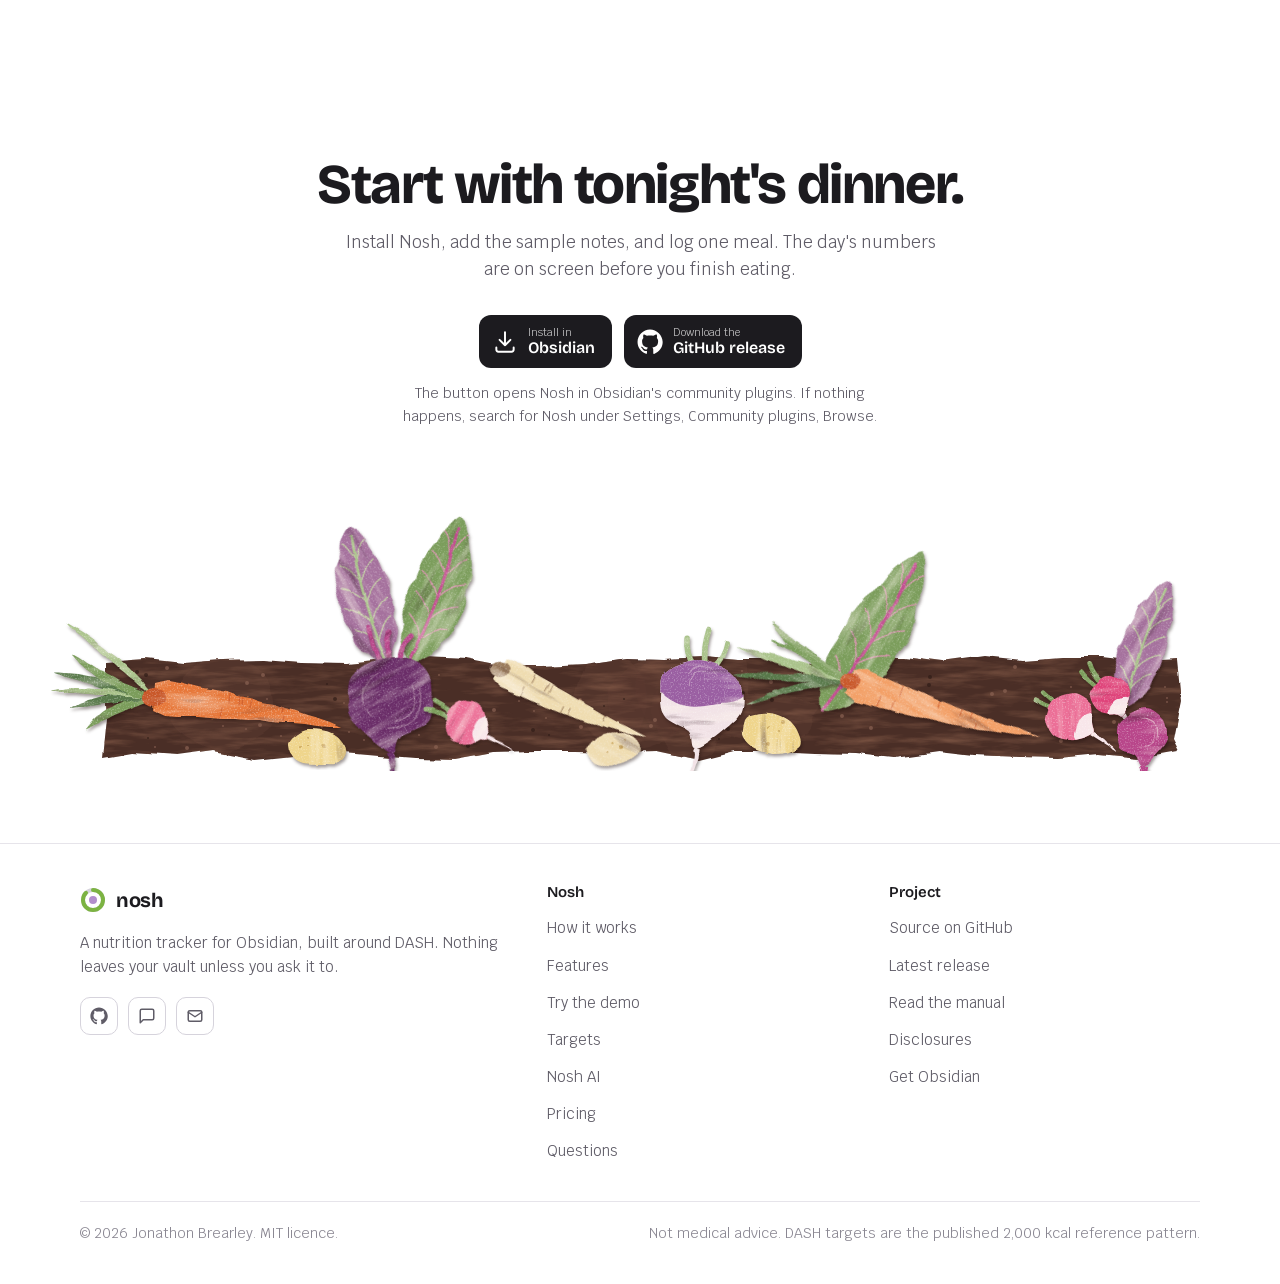
==== commit 8e6dd8c6: "Redraw the site as cut-paper vegetables The riso sketches floating round the hero phone are gone. In" ====
--- a/site/index.html
+++ b/site/index.html
@@ -6,6 +6,8 @@
 <title>Nosh for Obsidian</title>
 <meta name="description" content="Nosh logs meals and ingredients from the notes you already keep in Obsidian and adds them up against DASH targets, on desktop and phone.">
 <meta name="color-scheme" content="light dark">
+<meta name="theme-color" content="#ffffff" media="(prefers-color-scheme: light)">
+<meta name="theme-color" content="#17120f" media="(prefers-color-scheme: dark)">
 <link rel="canonical" href="https://nosh.health/">
 <link rel="icon" href="favicon.ico" sizes="32x32">
 <link rel="icon" href="favicon.svg" type="image/svg+xml">
@@ -25,7 +27,7 @@
 <meta name="twitter:image" content="https://nosh.health/social-card.png">
 <link rel="preconnect" href="https://fonts.googleapis.com">
 <link rel="preconnect" href="https://fonts.gstatic.com" crossorigin>
-<link href="https://fonts.googleapis.com/css2?family=Inter:wght@500;600;700&family=Krub:wght@400;500;600&display=swap" rel="stylesheet">
+<link href="https://fonts.googleapis.com/css2?family=Bricolage+Grotesque:opsz,wght@12..96,500..800&family=Krub:wght@400;500;600&display=swap" rel="stylesheet">
 <script>
 /* Theme before first paint. Stored choice wins; otherwise the system decides. */
 (function(){try{var t=localStorage.getItem('nosh-theme');if(t==='light'||t==='dark')document.documentElement.setAttribute('data-theme',t);}catch(e){}})();
@@ -45,29 +47,19 @@
   --primary: #b28ecc;
   --primary-soft: #eee6f4;
   --primary-text: #684590;
-  --accent: #8fce00;
-  --accent-soft: #eef7d6;
-  --accent-text: #4a7300;
+  --accent: #7cb342;
+  --accent-soft: #eef5e4;
+  --accent-text: #4b7524;
 
   /* Colour means something: a macro, or how a bar stands to its target. */
   --protein: #b28ecc;
   --carbs: #e0a638;
   --fat: #4d9fc4;
   --neutral-bar: #c3bfcc;
-  --goal: #8fce00;
+  --goal: #7cb342;
   --over: #d9534f;
   --over-text: #b3302c;
   --warn: #e0a638;
-
-  /* Screen-printed illustrations: flat ink, a wash behind, lime for the growing parts. */
-  --art-wash: #f0e7f7;
-  --art-deep: #5f3f7f;
-  --art-body: #b28ecc;
-  --art-pale: #d8c8e6;
-  --art-lime: #8fce00;
-  --art-olive: #5f8f00;
-  --art-ink: #40294f;
-  --art-cream: #faf7fc;
 
   --phone-frame: #1c1b1f;
   --screen-bg: #ffffff;
@@ -76,76 +68,69 @@
   --screen-text-2: #6a6774;
   --screen-track: #e9e7ee;
 
-  --shadow: 0 24px 60px rgba(28, 27, 31, 0.14), 0 2px 6px rgba(28, 27, 31, 0.06);
+  --shadow: 0 30px 60px -12px rgba(58, 32, 22, 0.28), 0 2px 6px rgba(58, 32, 22, 0.1);
+  --shadow-sm: 0 1px 2px rgba(58, 32, 22, 0.08), 0 4px 12px -4px rgba(58, 32, 22, 0.14);
+  --grain-opacity: 0.045;
+  --z-nav: 50;
+  --z-grain: 60;
+  --z-skip: 70;
   --radius: 14px;
   --ease-out: cubic-bezier(0.22, 0.7, 0.2, 1);
-  --font-head: "Inter", system-ui, -apple-system, "Segoe UI", sans-serif;
+  --font-head: "Bricolage Grotesque", system-ui, -apple-system, "Segoe UI", sans-serif;
   --font-body: "Krub", system-ui, -apple-system, "Segoe UI", sans-serif;
   --nav-h: 64px;
 }
 @media (prefers-color-scheme: dark) {
   :root:not([data-theme="light"]) {
-    --bg: #141317;
-    --bg-2: #1c1b21;
-    --bg-3: #26252c;
-    --text: #f2f1f5;
-    --text-2: #aaa7b4;
-    --text-3: #7f7c89;
-    --rule: #2b2a32;
-    --rule-2: #3a3941;
+    --bg: #17120f;
+    --bg-2: #201a16;
+    --bg-3: #2b241f;
+    --text: #f5efe8;
+    --text-2: #b4a99f;
+    --text-3: #877c73;
+    --rule: #2f2823;
+    --rule-2: #3f3630;
     --primary-soft: #2a2333;
     --primary-text: #cdb3e2;
-    --accent-soft: #24301a;
-    --accent-text: #b5e64a;
+    --accent-soft: #243021;
+    --accent-text: #a7d17c;
     --neutral-bar: #55525e;
     --over-text: #f08a86;
-    --art-wash: #2d2438;
-    --art-deep: #8f6bb0;
-    --art-body: #cdb3e2;
-    --art-pale: #7c6791;
-    --art-lime: #8fce00;
-    --art-olive: #a8d93f;
-    --art-ink: #1e1726;
-    --art-cream: #ded2e9;
     --phone-frame: #2a2930;
     --screen-bg: #1a191e;
     --screen-panel: #26252c;
     --screen-text: #f2f1f5;
     --screen-text-2: #a19ea9;
     --screen-track: #33323a;
-    --shadow: 0 24px 60px rgba(0, 0, 0, 0.5), 0 2px 6px rgba(0, 0, 0, 0.3);
+    --shadow: 0 30px 60px -12px rgba(10, 5, 2, 0.6), 0 2px 6px rgba(10, 5, 2, 0.35);
+    --shadow-sm: 0 1px 2px rgba(10, 5, 2, 0.4), 0 4px 12px -4px rgba(10, 5, 2, 0.4);
+    --grain-opacity: 0.06;
   }
 }
 :root[data-theme="dark"] {
-  --bg: #141317;
-  --bg-2: #1c1b21;
-  --bg-3: #26252c;
-  --text: #f2f1f5;
-  --text-2: #aaa7b4;
-  --text-3: #7f7c89;
-  --rule: #2b2a32;
-  --rule-2: #3a3941;
+  --bg: #17120f;
+  --bg-2: #201a16;
+  --bg-3: #2b241f;
+  --text: #f5efe8;
+  --text-2: #b4a99f;
+  --text-3: #877c73;
+  --rule: #2f2823;
+  --rule-2: #3f3630;
   --primary-soft: #2a2333;
   --primary-text: #cdb3e2;
-  --accent-soft: #24301a;
-  --accent-text: #b5e64a;
+  --accent-soft: #243021;
+  --accent-text: #a7d17c;
   --neutral-bar: #55525e;
   --over-text: #f08a86;
-  --art-wash: #2d2438;
-  --art-deep: #8f6bb0;
-  --art-body: #cdb3e2;
-  --art-pale: #7c6791;
-  --art-lime: #8fce00;
-  --art-olive: #a8d93f;
-  --art-ink: #1e1726;
-  --art-cream: #ded2e9;
   --phone-frame: #2a2930;
   --screen-bg: #1a191e;
   --screen-panel: #26252c;
   --screen-text: #f2f1f5;
   --screen-text-2: #a19ea9;
   --screen-track: #33323a;
-  --shadow: 0 24px 60px rgba(0, 0, 0, 0.5), 0 2px 6px rgba(0, 0, 0, 0.3);
+  --shadow: 0 30px 60px -12px rgba(10, 5, 2, 0.6), 0 2px 6px rgba(10, 5, 2, 0.35);
+  --shadow-sm: 0 1px 2px rgba(10, 5, 2, 0.4), 0 4px 12px -4px rgba(10, 5, 2, 0.4);
+  --grain-opacity: 0.06;
 }
 
 /* ---------- Base ---------- */
@@ -161,16 +146,29 @@
   -webkit-font-smoothing: antialiased;
   overflow-x: hidden;
 }
+/* Paper grain over the whole page, so the flat fills sit on the same stock as the collage. */
+body::after {
+  content: ""; position: fixed; inset: 0; z-index: var(--z-grain); pointer-events: none;
+  opacity: var(--grain-opacity);
+  background-image: url("data:image/svg+xml,%3Csvg xmlns='http://www.w3.org/2000/svg' width='160' height='160'%3E%3Cfilter id='g'%3E%3CfeTurbulence type='fractalNoise' baseFrequency='0.85' numOctaves='3' stitchTiles='stitch'/%3E%3CfeColorMatrix values='0 0 0 0 0.25 0 0 0 0 0.16 0 0 0 0 0.31 0 0 0 1.4 -0.35'/%3E%3C/filter%3E%3Crect width='100%25' height='100%25' filter='url(%23g)'/%3E%3C/svg%3E");
+}
+.skip {
+  position: fixed; top: 10px; left: 10px; z-index: var(--z-skip);
+  padding: 10px 16px; border-radius: 10px; background: var(--text); color: var(--bg);
+  font-family: var(--font-head); font-weight: 600; transform: translateY(-160%);
+  transition: transform .2s var(--ease-out);
+}
+.skip:focus { transform: none; text-decoration: none; }
 h1, h2, h3, h4 {
   font-family: var(--font-head);
   font-weight: 700;
-  letter-spacing: -0.02em;
-  line-height: 1.12;
+  letter-spacing: -0.025em;
+  line-height: 1.08;
   margin: 0;
   text-wrap: balance;
 }
 h1 { font-size: clamp(2.375rem, 5.6vw, 4rem); }
-h2 { font-size: clamp(1.75rem, 3.4vw, 2.5rem); }
+h2 { font-size: clamp(1.875rem, 3.8vw, 2.875rem); font-weight: 750; }
 h3 { font-size: 1.25rem; letter-spacing: -0.01em; }
 p { margin: 0; }
 a { color: var(--primary-text); text-decoration: none; }
@@ -179,18 +177,20 @@
 button { font: inherit; color: inherit; }
 .num { font-variant-numeric: tabular-nums; }
 .wrap { width: min(1120px, 100% - 32px); margin-inline: auto; }
-.section { padding-block: clamp(64px, 9vw, 120px); }
+.section { padding-block: clamp(64px, 9vw, 120px) clamp(72px, 10vw, 136px); }
+.section-follow { padding-top: 0; }
 .section-head { max-width: 620px; margin-bottom: clamp(32px, 5vw, 56px); }
-.section-head p { margin-top: 14px; color: var(--text-2); font-size: 1.125rem; }
+.section-head p { margin-top: 16px; color: var(--text-2); font-size: 1.125rem; max-width: 36em; text-wrap: pretty; }
 .eyebrow {
+  display: flex; align-items: center; gap: 10px;
   font-family: var(--font-head);
   font-weight: 600;
-  font-size: 0.8125rem;
-  letter-spacing: 0.08em;
-  text-transform: uppercase;
+  font-size: 0.9375rem;
+  letter-spacing: -0.005em;
   color: var(--primary-text);
   margin-bottom: 14px;
 }
+.eyebrow::before { content: ""; width: 20px; height: 3px; border-radius: 2px; background: var(--accent); flex: none; }
 .muted { color: var(--text-2); }
 .small { font-size: 0.9375rem; }
 .sr-only { position: absolute; width: 1px; height: 1px; overflow: hidden; clip: rect(0 0 0 0); white-space: nowrap; }
@@ -205,9 +205,10 @@
 }
 .btn:hover { text-decoration: none; }
 .btn-primary { background: var(--text); color: var(--bg); }
-.btn-primary:hover { transform: translateY(-1px); }
+.btn-primary:hover { transform: translateY(-1px); background: color-mix(in srgb, var(--text) 86%, var(--primary)); }
 .btn-secondary { background: transparent; color: var(--text); border-color: var(--rule-2); }
-.btn-secondary:hover { border-color: var(--text-3); }
+.btn-secondary:hover { border-color: var(--text-3); background: var(--bg-2); }
+.btn:active { transform: translateY(0) scale(0.98); transition-duration: .08s; }
 .btn-store {
   padding: 10px 16px 10px 12px; border-radius: 12px;
   background: var(--text); color: var(--bg); text-align: left; line-height: 1.15;
@@ -215,11 +216,11 @@
 .btn-store svg { width: 26px; height: 26px; flex: none; }
 .btn-store small { display: block; font-family: var(--font-body); font-weight: 400; font-size: 0.6875rem; opacity: .75; }
 .btn-store span { display: block; font-size: 1rem; }
-.btn-store:hover { transform: translateY(-1px); }
+.btn-store:hover { transform: translateY(-1px); background: color-mix(in srgb, var(--text) 86%, var(--primary)); box-shadow: var(--shadow-sm); }
 
 /* ---------- Nav ---------- */
 .nav {
-  position: sticky; top: 0; z-index: 50; height: var(--nav-h);
+  position: sticky; top: 0; z-index: var(--z-nav); height: var(--nav-h);
   background: color-mix(in srgb, var(--bg) 84%, transparent);
   backdrop-filter: saturate(160%) blur(12px); -webkit-backdrop-filter: saturate(160%) blur(12px);
   border-bottom: 1px solid var(--rule);
@@ -229,14 +230,19 @@
 .logo:hover { text-decoration: none; }
 .logo svg { width: 26px; height: 26px; }
 .nav-links { display: flex; gap: 28px; margin-left: 28px; }
-.nav-links a { color: var(--text-2); font-family: var(--font-head); font-weight: 500; font-size: 0.9375rem; }
+.nav-links a { position: relative; color: var(--text-2); font-family: var(--font-head); font-weight: 500; font-size: 0.9375rem; transition: color .2s; }
+.nav-links a::after { content: ""; position: absolute; left: 0; right: 0; bottom: -6px; height: 2px; border-radius: 2px; background: var(--accent); transform: scaleX(0); transform-origin: left; transition: transform .3s var(--ease-out); }
 .nav-links a:hover { color: var(--text); text-decoration: none; }
+.nav-links a[aria-current="true"] { color: var(--text); }
+.nav-links a[aria-current="true"]::after { transform: scaleX(1); }
 .nav-right { margin-left: auto; display: flex; align-items: center; gap: 10px; }
 .theme-toggle {
   width: 40px; height: 40px; border-radius: 10px; border: 1px solid var(--rule-2); background: transparent;
   display: inline-grid; place-items: center; cursor: pointer; color: var(--text-2);
-}
-.theme-toggle:hover { color: var(--text); border-color: var(--text-3); }
+  transition: color .2s, border-color .2s, background-color .2s, transform .2s var(--ease-out);
+}
+.theme-toggle:hover { color: var(--text); border-color: var(--text-3); background: var(--bg-2); }
+.theme-toggle:active { transform: scale(0.94); }
 .theme-toggle svg { width: 18px; height: 18px; }
 .theme-toggle .moon { display: none; }
 :root[data-theme="dark"] .theme-toggle .sun { display: none; }
@@ -254,52 +260,32 @@
 .hero { padding-block: clamp(40px, 7vw, 96px) clamp(48px, 7vw, 96px); overflow: hidden; }
 .hero .wrap { display: grid; grid-template-columns: 1.05fr 0.95fr; gap: clamp(32px, 6vw, 72px); align-items: center; }
 .hero-copy h1 { display: grid; gap: 6px; }
-.hero-name { font-size: clamp(4.5rem, 11vw, 8rem); line-height: 0.9; letter-spacing: -0.045em; }
-.hero-verbs { font-size: clamp(1.625rem, 3.4vw, 2.625rem); line-height: 1.05; letter-spacing: -0.03em; color: var(--primary-text); }
-.hero-copy > p { margin-top: 20px; font-size: clamp(1.125rem, 1.6vw, 1.3125rem); color: var(--text-2); max-width: 30em; }
+.hero-name { font-size: clamp(4.75rem, 12vw, 8.75rem); font-weight: 800; line-height: 0.86; letter-spacing: -0.05em; }
+.hero-verbs { justify-self: start; font-size: clamp(1.625rem, 3.4vw, 2.625rem); font-weight: 650; line-height: 1.05; letter-spacing: -0.03em; color: var(--primary-text); padding-bottom: 14px; position: relative; }
+/* The lime rule under the tagline, as on the social card. Drawn in once the heading is in. */
+.hero-verbs::after { content: ""; position: absolute; left: 0; bottom: 0; width: 72%; height: 4px; border-radius: 2px; background: var(--accent); transform: scaleX(0); transform-origin: left; transition: transform .8s var(--ease-out) .5s; }
+.hero-copy h1.in .hero-verbs::after { transform: scaleX(1); }
+.hero-copy > p { margin-top: 24px; text-wrap: pretty; font-size: clamp(1.125rem, 1.6vw, 1.3125rem); color: var(--text-2); max-width: 30em; }
 .hero-cta { display: flex; flex-wrap: wrap; gap: 12px; margin-top: 32px; }
-.hero-note { margin-top: 14px; font-size: 0.875rem; color: var(--text-3); }
+.hero-note, .hero-copy > .hero-note { margin-top: 14px; font-size: 0.875rem; color: var(--text-3); }
 .stats { display: flex; gap: clamp(24px, 4vw, 48px); margin-top: 40px; padding-top: 28px; border-top: 1px solid var(--rule); }
 .stat { display: grid; gap: 2px; }
-.stat b { font-family: var(--font-body); font-weight: 600; font-size: 1.75rem; line-height: 1; letter-spacing: -0.01em; }
+.stat b { font-family: var(--font-head); font-weight: 700; font-size: 2rem; line-height: 1; letter-spacing: -0.03em; }
 .stat span { font-size: 0.875rem; color: var(--text-2); }
 
-.hero-media { position: relative; display: grid; place-items: center; min-height: 560px; }
-.hero-media .phone { position: relative; z-index: 2; }
-.food { position: absolute; z-index: 3; will-change: transform; pointer-events: none; }
-.riso-defs { position: absolute; width: 0; height: 0; overflow: hidden; }
-.food svg { display: block; width: 100%; height: auto; overflow: visible; animation: float 7s ease-in-out infinite; }
-.food-berries { width: 104px; top: calc(50% - 307px); left: calc(50% - 210px); }
-.food-berries svg { animation-duration: 8s; }
-.food-nuts { width: 96px; top: calc(50% - 243px); left: calc(50% - 240px); }
-.food-nuts svg { animation-duration: 8.5s; animation-delay: -2s; }
-.food-oat { width: 92px; top: calc(50% - 187px); right: calc(50% - 196px); }
-.food-oat svg { animation-duration: 7.5s; animation-delay: -1.5s; }
-.food-raspberry { width: 68px; top: calc(50% - 49px); left: calc(50% - 188px); }
-.food-raspberry svg { animation-duration: 6.5s; animation-delay: -2.5s; }
-.food-squirrel { width: 150px; top: calc(50% + 51px); right: calc(50% - 228px); }
-.food-squirrel svg { animation-duration: 9s; animation-delay: -1s; }
-.food-leaf { width: 136px; top: calc(50% + 178px); left: calc(50% - 220px); }
-.food-leaf svg { animation-duration: 9s; animation-delay: -3s; }
-.tail-sway { transform-box: view-box; transform-origin: 96px 116px; animation: tail 4.5s ease-in-out infinite; }
-@keyframes tail { 0%, 100% { transform: rotate(-3deg); } 50% { transform: rotate(4deg); } }
-@keyframes float {
-  0%, 100% { transform: translateY(0) rotate(0deg); }
-  50% { transform: translateY(-7px) rotate(-1.5deg); }
-}
-.leaf-sway { transform-origin: 20% 90%; animation: sway 5s ease-in-out infinite; }
-@keyframes sway { 0%, 100% { transform: rotate(-2deg); } 50% { transform: rotate(2deg); } }
+.hero-media { position: relative; display: grid; place-items: center; }
+/* The collage and the phone share one box, so the phone can sit inside the pile at any size.
+   Positions are fractions of the 560 x 700 pile; the phone is 280 wide at (150, 60). The art files
+   carry a margin (viewBox -120 -40 800 780) for leaves and fronds that break out of the pile. */
+.hero-art { position: relative; width: min(100%, 560px); aspect-ratio: 560 / 700; container-type: inline-size; }
+.collage { position: absolute; left: -21.4286%; top: -5.7143%; width: 142.8571%; height: 111.4286%; max-width: none; pointer-events: none; }
+.collage-front { z-index: 3; }
+.hero-art .phone { position: absolute; z-index: 2; left: 26.786%; top: 8.571%; --phone-w: 50cqw; padding: 1.6cqw; }
 
 @media (max-width: 900px) {
   .hero .wrap { grid-template-columns: 1fr; }
-  .hero-media { min-height: 0; margin-top: 8px; }
-  .hero-media .phone { --phone-w: 260px; }
-  .food-berries { top: calc(50% - 265px); left: calc(50% - 174px); width: 78px; }
-  .food-nuts { top: calc(50% - 210px); left: calc(50% - 196px); width: 72px; }
-  .food-oat { top: calc(50% - 161px); right: calc(50% - 162px); width: 68px; }
-  .food-raspberry { top: calc(50% - 42px); left: calc(50% - 156px); width: 50px; }
-  .food-squirrel { top: calc(50% + 45px); right: calc(50% - 186px); width: 108px; }
-  .food-leaf { top: calc(50% + 155px); left: calc(50% - 180px); width: 100px; }
+  .hero-media { margin-top: 8px; }
+  .hero-art { width: min(100% + 32px, 520px); }
   .stats { gap: 20px; }
   .stat b { font-size: 1.5rem; }
 }
@@ -416,11 +402,15 @@
 .s-code b { color: var(--screen-text); font-weight: 500; }
 
 /* ---------- How it works ---------- */
-.steps { display: grid; grid-template-columns: repeat(3, 1fr); gap: 20px; }
-.step { background: var(--bg-2); border: 1px solid var(--rule); border-radius: var(--radius); padding: 28px; display: grid; gap: 14px; align-content: start; }
-.step-n { font-family: var(--font-body); font-weight: 600; font-size: 0.875rem; color: var(--primary-text); }
-.step p { color: var(--text-2); }
-.step-art { margin-top: 6px; height: 88px; display: grid; align-content: center; gap: 8px; }
+.steps { display: grid; grid-template-columns: repeat(3, 1fr); gap: clamp(28px, 4vw, 56px); position: relative; }
+/* One rule runs under all three numbers, so the steps read as a sequence. */
+.steps::before { content: ""; position: absolute; left: 0; right: 0; top: 30px; height: 1px; background: var(--rule-2); }
+.step { display: grid; grid-template-rows: auto auto 1fr auto; gap: 14px; align-content: start; position: relative; }
+.step-n { justify-self: start; font-family: var(--font-head); font-weight: 800; font-size: 3.75rem; line-height: 1; letter-spacing: -0.05em; color: var(--primary-text); background: var(--bg); padding-right: 14px; position: relative; }
+.step-n::after { content: ""; position: absolute; right: 0; top: 26px; width: 9px; height: 9px; border-radius: 50%; background: var(--accent); transform: translateX(50%); }
+.step h3 { margin-top: 6px; }
+.step p { color: var(--text-2); text-wrap: pretty; }
+.step-art { margin-top: 6px; min-height: 120px; display: grid; align-content: center; gap: 8px; background: var(--bg-2); border-radius: var(--radius); padding: 16px; }
 .art-row { display: flex; align-items: center; gap: 10px; background: var(--bg); border: 1px solid var(--rule); border-radius: 10px; padding: 10px 12px; font-size: 0.9375rem; }
 .art-row .chk { width: 18px; height: 18px; border-radius: 5px; border: 1.5px solid var(--rule-2); display: grid; place-items: center; flex: none; }
 .art-row .chk.on { background: var(--primary); border-color: var(--primary); }
@@ -431,6 +421,7 @@
 .art-bar .top small { color: var(--text-2); }
 .art-bar .track { height: 8px; border-radius: 999px; background: var(--bg-3); overflow: hidden; }
 .art-bar .track i { display: block; height: 100%; width: var(--w, 0%); border-radius: inherit; background: var(--protein); }
+.art-bar .track i.neutral, .s-bar i.neutral { background: var(--neutral-bar); }
 .art-week { display: grid; grid-template-columns: repeat(7, 1fr); gap: 6px; }
 .art-week span { aspect-ratio: 1; border-radius: 6px; background: var(--bg-3); display: grid; place-items: center; font-size: 0.75rem; color: var(--text-3); position: relative; }
 .art-week span::after { content: ""; position: absolute; left: 6px; right: 6px; bottom: 5px; height: 3px; border-radius: 2px; background: var(--rule-2); }
@@ -438,9 +429,12 @@
 .art-week span.a::after { background: var(--warn); }
 .art-week span.r::after { background: var(--over); }
 @media (max-width: 860px) {
-  .steps { display: flex; gap: 14px; overflow-x: auto; scroll-snap-type: x mandatory; padding: 4px 16px 20px; margin-inline: -16px; scrollbar-width: none; }
+  .steps { display: flex; gap: 24px; overflow-x: auto; scroll-snap-type: x mandatory; padding: 4px 16px 20px; margin-inline: -16px; scrollbar-width: none; scroll-padding-inline: 16px; }
   .steps::-webkit-scrollbar { display: none; }
-  .step { flex: 0 0 min(84%, 340px); scroll-snap-align: start; }
+  .steps::before { display: none; }
+  .step { flex: 0 0 min(84%, 340px); scroll-snap-align: start; border-top: 1px solid var(--rule-2); padding-top: 18px; }
+  .step-n { font-size: 3rem; }
+  .step-n::after { display: none; }
 }
 
 /* ---------- Features ---------- */
@@ -452,18 +446,22 @@
 .feature-copy ul { margin: 18px 0 0; padding: 0; list-style: none; display: grid; gap: 10px; }
 .feature-copy li { display: flex; gap: 12px; color: var(--text-2); }
 .feature-copy li::before { content: ""; flex: none; width: 8px; height: 8px; margin-top: 10px; border-radius: 50%; background: var(--accent); }
+.feature-copy p, .feature-copy li { text-wrap: pretty; }
 .feature-media { display: grid; place-items: center; }
-.feature-media .phone { --phone-w: 270px; }
+/* Same trick as the hero, smaller: the phone is 270 wide at (75, 20) in a 420 x 620 box. */
+.feature-art { position: relative; width: min(100%, 420px); aspect-ratio: 420 / 620; container-type: inline-size; }
+.feature-bg { position: absolute; left: -14.2857%; top: -6.4516%; width: 128.5714%; height: 112.9032%; max-width: none; pointer-events: none; }
+.feature-art .phone { position: absolute; left: 17.857%; top: 3.226%; --phone-w: 64.286cqw; padding: 2.1cqw; }
 @media (max-width: 860px) {
   .feature { grid-template-columns: 1fr; gap: 28px; }
   .feature .feature-media, .feature:nth-of-type(even) .feature-media { order: -1; justify-items: start; }
-  .feature-media .phone { --phone-w: 230px; }
+  .feature-art { width: min(100%, 360px); }
 }
 
 /* ---------- Demo ---------- */
 .demo { background: var(--bg-2); border-block: 1px solid var(--rule); }
 .demo-grid { display: grid; grid-template-columns: 0.9fr 1.1fr; gap: clamp(24px, 5vw, 64px); align-items: start; }
-.chips { display: flex; flex-wrap: wrap; gap: 10px; }
+.chips { display: flex; flex-wrap: wrap; gap: 10px; margin-top: 24px; }
 .chip {
   display: inline-flex; align-items: center; gap: 10px;
   padding: 10px 14px 10px 10px; border-radius: 999px;
@@ -485,7 +483,8 @@
 .demo-aside p { margin-top: 14px; color: var(--text-2); }
 .demo-actions { margin-top: 18px; display: flex; gap: 10px; align-items: center; }
 .btn-text { background: none; border: none; padding: 6px 2px; cursor: pointer; color: var(--text-2); font-family: var(--font-head); font-weight: 500; font-size: 0.9375rem; }
-.btn-text:hover { color: var(--text); }
+.btn-text { transition: color .2s; }
+.btn-text:hover { color: var(--text); text-decoration: underline; text-underline-offset: 3px; }
 .panel { background: var(--bg); border: 1px solid var(--rule); border-radius: var(--radius); padding: clamp(18px, 3vw, 28px); }
 .panel-head { display: flex; justify-content: space-between; align-items: baseline; gap: 12px; flex-wrap: wrap; padding-bottom: 14px; border-bottom: 1px solid var(--rule); }
 .panel-head b { font-family: var(--font-head); font-weight: 600; }
@@ -508,6 +507,7 @@
 .groups .lbl { font-size: 0.875rem; color: var(--text-3); margin-right: 4px; }
 .gchip { font-size: 0.875rem; padding: 4px 10px; border-radius: 999px; background: var(--accent-soft); color: var(--accent-text); }
 .gchip.none { background: var(--bg-3); color: var(--text-3); }
+.demo-art { display: block; width: min(100%, 440px); height: auto; margin-top: clamp(28px, 4vw, 44px); }
 .legend { display: flex; flex-wrap: wrap; gap: 14px; margin-top: 16px; font-size: 0.8125rem; color: var(--text-2); }
 .legend span { display: inline-flex; align-items: center; gap: 6px; }
 .legend i { width: 10px; height: 10px; border-radius: 3px; display: inline-block; }
@@ -518,6 +518,7 @@
 
 /* ---------- Targets ---------- */
 .tg-grid { display: grid; grid-template-columns: 0.9fr 1.1fr; gap: clamp(24px, 5vw, 64px); align-items: start; }
+.tg-copy > p { margin-top: 16px; text-wrap: pretty; }
 .tg-copy ul { margin: 18px 0 0; padding: 0; list-style: none; display: grid; gap: 10px; }
 .tg-copy li { display: flex; gap: 12px; color: var(--text-2); font-size: 0.9375rem; }
 .tg-copy li::before { content: ""; flex: none; width: 8px; height: 8px; margin-top: 9px; border-radius: 50%; background: var(--accent); }
@@ -533,8 +534,9 @@
 .slider:focus-visible { outline: 2px solid var(--primary-text); outline-offset: 4px; border-radius: 999px; }
 .slider-ends { display: flex; justify-content: space-between; font-size: 0.8125rem; color: var(--text-3); margin-top: 2px; }
 .seg { display: grid; grid-template-columns: repeat(4, 1fr); gap: 6px; }
-.seg button { padding: 10px 6px; border-radius: 10px; border: 1px solid var(--rule-2); background: var(--bg); cursor: pointer; font-family: var(--font-body); font-weight: 500; font-size: 0.9375rem; transition: border-color .2s, background-color .2s; }
+.seg button { padding: 10px 6px; border-radius: 10px; border: 1px solid var(--rule-2); background: var(--bg); cursor: pointer; font-family: var(--font-body); font-weight: 500; font-size: 0.9375rem; transition: border-color .2s, background-color .2s, transform .15s var(--ease-out); }
 .seg button:hover { border-color: var(--text-3); }
+.seg button:active { transform: scale(0.97); }
 .seg button[aria-pressed="true"] { background: var(--primary-soft); border-color: var(--primary); color: var(--primary-text); }
 .seg button small { display: block; font-weight: 400; font-size: 0.75rem; color: var(--text-3); margin-top: 2px; }
 .tg-panel { display: grid; gap: 22px; }
@@ -545,7 +547,7 @@
 .tg-row.changed { background: var(--primary-soft); transition: none; }
 .tg-row.changed.typed { background: var(--accent-soft); }
 .tg-table { display: grid; }
-.tg-table h3 { font-size: 0.8125rem; letter-spacing: 0.08em; text-transform: uppercase; color: var(--text-3); font-weight: 600; padding-bottom: 10px; border-bottom: 1px solid var(--rule); }
+.tg-table h3 { font-size: 0.9375rem; letter-spacing: -0.005em; color: var(--text-2); font-weight: 600; padding-bottom: 10px; border-bottom: 1px solid var(--rule); }
 .tg-row { display: grid; grid-template-columns: 1fr auto; gap: 12px; align-items: baseline; padding: 9px 0; border-bottom: 1px solid var(--rule); font-size: 0.9375rem; }
 .tg-row span:first-child { color: var(--text-2); }
 .tg-row b { font-weight: 600; white-space: nowrap; }
@@ -566,8 +568,9 @@
 .ai-media { display: grid; place-items: center; }
 .ai-media .phone { --phone-w: 280px; }
 .ai-list { display: grid; gap: 14px; }
-.ai-item { display: grid; grid-template-columns: 44px 1fr; gap: 16px; padding: 20px; border: 1px solid var(--rule); border-radius: var(--radius); background: var(--bg); width: 100%; text-align: left; cursor: pointer; transition: border-color .2s, background-color .2s; }
+.ai-item { display: grid; grid-template-columns: 44px 1fr; gap: 16px; padding: 20px; border: 1px solid var(--rule); border-radius: var(--radius); background: var(--bg); width: 100%; text-align: left; cursor: pointer; transition: border-color .2s, background-color .2s, transform .2s var(--ease-out); }
 .ai-item:hover { border-color: var(--text-3); }
+.ai-item:active { transform: scale(0.99); }
 .ai-item[aria-pressed="true"] { border-color: var(--primary); background: var(--primary-soft); }
 .ai-item .ic { width: 44px; height: 44px; border-radius: 12px; background: var(--primary-soft); color: var(--primary-text); display: grid; place-items: center; transition: background-color .2s, color .2s; }
 .ai-item[aria-pressed="true"] .ic { background: var(--primary); color: #1c1b1f; }
@@ -585,13 +588,13 @@
 .s-msg em { display: block; color: var(--screen-text-2); font-style: normal; font-size: 0.9em; margin-top: 0.3em; }
 .s-read { font-size: 0.88em; line-height: 1.4; color: var(--screen-text-2); }
 .s-read b { display: block; color: var(--screen-text); font-family: var(--font-head); font-weight: 600; }
-.ai-facts { margin-top: clamp(28px, 4vw, 44px); display: grid; grid-template-columns: repeat(3, 1fr); gap: 16px; }
-.ai-fact { display: flex; gap: 12px; align-items: flex-start; padding: 16px 18px; border-radius: 12px; background: var(--bg-2); border: 1px solid var(--rule); color: var(--text-2); font-size: 0.9375rem; }
+.ai-facts { margin-top: clamp(40px, 6vw, 64px); padding-top: 28px; border-top: 1px solid var(--rule); display: grid; grid-template-columns: repeat(3, 1fr); gap: clamp(20px, 4vw, 48px); }
+.ai-fact { display: flex; gap: 12px; align-items: flex-start; color: var(--text-2); font-size: 0.9375rem; text-wrap: pretty; }
 .ai-fact svg { flex: none; width: 20px; height: 20px; margin-top: 2px; color: var(--accent-text); }
 .ai-fact b { color: var(--text); font-family: var(--font-head); font-weight: 600; display: block; margin-bottom: 2px; }
 /* Phone: the draft card */
 .s-photo { border-radius: 8px; background: var(--screen-panel); aspect-ratio: 16 / 9; display: grid; place-items: center; overflow: hidden; }
-.s-photo svg { width: 56%; height: auto; }
+.s-photo img { width: 100%; height: 100%; object-fit: cover; display: block; }
 .s-card { border: 1px solid var(--screen-track); border-radius: 8px; padding: 0.6em 0.7em; display: grid; gap: 0.35em; }
 .s-card-title { font-family: var(--font-head); font-weight: 600; }
 .s-card-title small { display: block; font-family: var(--font-body); font-weight: 400; color: var(--screen-text-2); font-size: 0.85em; }
@@ -613,10 +616,24 @@
 .pricing { background: var(--bg-2); border-block: 1px solid var(--rule); }
 .plans { display: grid; grid-template-columns: 1fr 1fr; gap: 20px; max-width: 900px; }
 .plan { background: var(--bg); border: 1px solid var(--rule); border-radius: var(--radius); padding: 32px; display: flex; flex-direction: column; gap: 18px; }
-.plan.featured { border-color: var(--primary); }
+@supports (grid-template-rows: subgrid) {
+  @media (min-width: 761px) {
+    .plans { grid-template-rows: repeat(5, auto); row-gap: 0; }
+    .plan { display: grid; grid-row: span 5; grid-template-rows: subgrid; }
+    .plan ul { align-content: start; }
+    .plan .btn { align-self: end; justify-self: start; }
+  }
+}
+.plan.featured {
+  border-color: var(--primary);
+  background:
+    radial-gradient(120% 70% at 100% 0%, var(--primary-soft), transparent 60%),
+    var(--bg);
+  box-shadow: var(--shadow-sm);
+}
 .plan-name { font-family: var(--font-head); font-weight: 600; font-size: 1.125rem; }
-.plan-price { display: flex; flex-wrap: wrap; align-items: baseline; gap: 2px 10px; }
-.plan-price b { font-family: var(--font-body); font-weight: 600; font-size: 2.5rem; line-height: 1; letter-spacing: -0.02em; white-space: nowrap; }
+.plan-price { display: grid; gap: 8px; }
+.plan-price b { font-family: var(--font-head); font-weight: 750; font-size: 2.75rem; line-height: 1; letter-spacing: -0.04em; white-space: nowrap; }
 .plan-price span { color: var(--text-2); }
 .plan > p { color: var(--text-2); }
 .plan ul { margin: 0; padding: 0; list-style: none; display: grid; gap: 10px; }
@@ -626,36 +643,36 @@
 @media (max-width: 760px) { .plans { grid-template-columns: 1fr; } }
 
 /* ---------- FAQ ---------- */
-.faq { max-width: 760px; }
-.faq-item { border-top: 1px solid var(--rule); }
-.faq-item:last-child { border-bottom: 1px solid var(--rule); }
-.faq-item h3 { font-size: 1rem; }
-.faq-btn {
-  width: 100%; display: flex; justify-content: space-between; align-items: center; gap: 16px;
-  padding: 20px 4px; background: none; border: none; text-align: left; cursor: pointer;
-  font-family: var(--font-head); font-weight: 600; font-size: 1.0625rem; color: var(--text);
-}
-.faq-btn svg { flex: none; width: 18px; height: 18px; transition: transform .3s var(--ease-out); color: var(--text-2); }
-.faq-btn[aria-expanded="true"] svg { transform: rotate(45deg); }
-.faq-panel { display: grid; grid-template-rows: 0fr; transition: grid-template-rows .35s var(--ease-out); }
-.faq-panel > div { overflow: hidden; }
-.faq-panel p { padding: 0 4px 22px; color: var(--text-2); max-width: 60ch; }
-.faq-panel.open { grid-template-rows: 1fr; }
+.faq-grid { display: grid; grid-template-columns: minmax(0, 0.8fr) minmax(0, 1.2fr); gap: clamp(32px, 6vw, 96px); align-items: start; }
+.faq-grid .section-head { position: sticky; top: calc(var(--nav-h) + 32px); margin-bottom: 0; }
+.faq-art { display: block; width: min(100%, 250px); height: auto; margin-top: 36px; }
+.faq-item { padding-block: 26px; border-top: 1px solid var(--rule); }
+.faq-item:first-child { border-top: 0; padding-top: 0; }
+.faq-item h3 { font-size: 1.1875rem; font-weight: 650; letter-spacing: -0.015em; }
+.faq-item p { margin-top: 10px; color: var(--text-2); max-width: 62ch; text-wrap: pretty; }
+@media (max-width: 860px) {
+  .faq-grid { grid-template-columns: 1fr; }
+  .faq-grid .section-head { position: static; }
+  .faq-art { display: none; }
+}
 
 /* ---------- Footer ---------- */
-.cta { text-align: center; padding-block: clamp(64px, 9vw, 120px); }
+.cta { text-align: center; padding-block: clamp(72px, 10vw, 128px) clamp(40px, 6vw, 72px); }
+.cta-art { display: block; width: 110.714%; max-width: none; height: auto; margin: clamp(32px, 6vw, 64px) 0 0 -5.357%; }
+.cta h2 { font-size: clamp(2.25rem, 5vw, 3.5rem); }
 .cta p { margin: 14px auto 0; color: var(--text-2); max-width: 36em; }
 .cta .hero-cta { justify-content: center; }
 footer { border-top: 1px solid var(--rule); padding-block: 40px; }
 .foot { display: grid; grid-template-columns: 1.4fr 1fr 1fr; gap: 32px; }
 .foot-brand p { margin-top: 10px; color: var(--text-2); font-size: 0.9375rem; max-width: 28em; }
-.foot h4 { font-size: 0.8125rem; letter-spacing: 0.08em; text-transform: uppercase; color: var(--text-3); margin-bottom: 14px; }
+.foot h4 { font-size: 0.9375rem; font-weight: 600; letter-spacing: -0.005em; color: var(--text); margin-bottom: 14px; }
 .foot ul { list-style: none; margin: 0; padding: 0; display: grid; gap: 10px; }
-.foot ul a { color: var(--text-2); font-size: 0.9375rem; }
+.foot ul a { color: var(--text-2); font-size: 0.9375rem; transition: color .2s; }
 .foot ul a:hover { color: var(--text); }
 .social { display: flex; gap: 10px; margin-top: 18px; }
-.social a { width: 38px; height: 38px; border-radius: 10px; border: 1px solid var(--rule-2); display: grid; place-items: center; color: var(--text-2); }
-.social a:hover { color: var(--text); border-color: var(--text-3); text-decoration: none; }
+.social a { width: 38px; height: 38px; border-radius: 10px; border: 1px solid var(--rule-2); display: grid; place-items: center; color: var(--text-2); transition: color .2s, border-color .2s, background-color .2s, transform .2s var(--ease-out); }
+.social a:hover { color: var(--text); border-color: var(--text-3); background: var(--bg-2); text-decoration: none; }
+.social a:active { transform: scale(0.94); }
 .social svg { width: 18px; height: 18px; }
 .foot-bottom { margin-top: 36px; padding-top: 20px; border-top: 1px solid var(--rule); display: flex; justify-content: space-between; flex-wrap: wrap; gap: 8px; color: var(--text-3); font-size: 0.875rem; }
 @media (max-width: 760px) {
@@ -673,32 +690,14 @@
   html { scroll-behavior: auto; }
   *, *::before, *::after { animation: none !important; transition: none !important; }
   .reveal, .hero-media { opacity: 1; transform: none; }
-  .food { transform: none !important; }
 }
 </style>
 </head>
 <body>
-
-<svg class="riso-defs" aria-hidden="true" focusable="false"><defs>
-  <!-- Ink laid down unevenly, the way a screen print shows its paper. -->
-  <filter id="riso" x="-8%" y="-8%" width="116%" height="116%" color-interpolation-filters="sRGB">
-    <feTurbulence type="fractalNoise" baseFrequency="0.7" numOctaves="3" seed="11" result="n"/>
-    <feColorMatrix in="n" type="luminanceToAlpha" result="na"/>
-    <feComponentTransfer in="na" result="nb">
-      <feFuncA type="discrete" tableValues="1 1 1 0.74 1 1 0.86 1 1"/>
-    </feComponentTransfer>
-    <!-- White with the speckled alpha, so compositing thins the ink without tinting it. -->
-    <feColorMatrix in="nb" type="matrix" result="nc"
-      values="0 0 0 0 1
-              0 0 0 0 1
-              0 0 0 0 1
-              0 0 0 1 0"/>
-    <feComposite in="SourceGraphic" in2="nc" operator="arithmetic" k1="1" k2="0" k3="0" k4="0"/>
-  </filter>
-</defs></svg>
+<a class="skip" href="#content">Skip to content</a>
 
 <!-- ============ NAV ============ -->
-<header class="nav">
+<header class="nav" id="top">
   <div class="wrap">
     <a class="logo" href="#top" aria-label="Nosh, home">
       <svg viewBox="0 0 26 26" aria-hidden="true">
@@ -723,7 +722,7 @@
   </div>
 </header>
 
-<main id="top">
+<main id="content">
 
 <!-- ============ HERO ============ -->
 <section class="hero" aria-labelledby="hero-title">
@@ -732,9 +731,9 @@
       <h1 id="hero-title" class="reveal" style="--i:0"><span class="hero-name">nosh</span><span class="hero-verbs">log. see. adjust.</span></h1>
       <p class="reveal" style="--i:1">Nosh reads the meals and ingredients you keep as notes in Obsidian, adds them up as you eat, and draws them against DASH targets. On your desk and on your phone.</p>
       <div class="hero-cta reveal" style="--i:2">
-        <a class="btn btn-store" href="obsidian://brat?plugin=brearleyjonathon/nosh">
+        <a class="btn btn-store" href="obsidian://show-plugin?id=nosh">
           <svg viewBox="0 0 24 24" fill="none" stroke="currentColor" stroke-width="1.8" stroke-linecap="round" stroke-linejoin="round" aria-hidden="true"><path d="M12 3v12M7 10l5 5 5-5"/><path d="M4 17v2a2 2 0 0 0 2 2h12a2 2 0 0 0 2-2v-2"/></svg>
-          <span><small>Install with</small>BRAT for Obsidian</span>
+          <span><small>Install in</small>Obsidian</span>
         </a>
         <a class="btn btn-store" href="https://github.com/brearleyjonathon/nosh/releases/latest">
           <svg viewBox="0 0 24 24" fill="currentColor" aria-hidden="true"><path d="M12 .5C5.7.5.5 5.7.5 12c0 5.1 3.3 9.4 7.9 10.9.6.1.8-.3.8-.6v-2.1c-3.2.7-3.9-1.4-3.9-1.4-.5-1.3-1.3-1.7-1.3-1.7-1-.7.1-.7.1-.7 1.2.1 1.8 1.2 1.8 1.2 1 1.8 2.7 1.3 3.4 1 .1-.8.4-1.3.7-1.6-2.6-.3-5.3-1.3-5.3-5.7 0-1.3.4-2.3 1.2-3.1-.1-.3-.5-1.5.1-3.1 0 0 1-.3 3.2 1.2.9-.3 1.9-.4 2.9-.4s2 .1 2.9.4c2.2-1.5 3.2-1.2 3.2-1.2.6 1.6.2 2.8.1 3.1.8.8 1.2 1.8 1.2 3.1 0 4.4-2.7 5.4-5.3 5.7.4.4.8 1.1.8 2.2v3.2c0 .3.2.7.8.6 4.6-1.5 7.9-5.8 7.9-10.9C23.5 5.7 18.3.5 12 .5z"/></svg>
@@ -750,157 +749,38 @@
     </div>
 
     <div class="hero-media" id="heroMedia">
-      <!-- Illustrated ingredients, flat, in the brand palette -->
-      <div class="food food-berries" data-depth="0.06" aria-hidden="true">
-        <svg viewBox="0 0 104 104">
-          <g filter="url(#riso)">
-            <path d="M13.1 24.5L32.1 25.1L52.4 19.2L63.1 27.7L83.4 21.1L91.5 39.2L89.7 54.7L87.5 66.7L87.5 90.0L68.8 88.7L52.9 81.2L36.3 87.0L13.8 80.8L20.0 70.2L18.4 59.2L18.4 44.1Z" fill="var(--art-wash)"/>
-            <path d="M53.8 54.0C53.7 58.4 52.2 63.4 49.6 67.1C46.9 70.7 42.1 75.2 37.9 75.9C33.6 76.6 27.9 73.7 24.1 71.2C20.3 68.7 16.7 64.9 15.2 60.9C13.6 56.8 13.2 50.8 14.8 47.0C16.4 43.2 21.0 40.2 24.8 38.1C28.6 36.0 33.3 33.8 37.5 34.2C41.7 34.7 47.1 37.4 49.8 40.7C52.5 44.0 53.8 49.6 53.8 54.0Z" fill="var(--art-deep)"/>
-            <path d="M82.9 42.0C82.9 45.8 81.9 50.5 79.6 53.4C77.3 56.3 72.6 59.1 69.1 59.5C65.5 59.8 61.1 57.4 58.3 55.4C55.5 53.3 53.3 50.2 52.1 47.1C50.8 43.9 49.6 39.5 50.5 36.4C51.5 33.2 54.9 30.2 58.0 28.1C61.1 26.1 65.6 23.5 69.2 23.9C72.8 24.3 77.4 27.5 79.7 30.5C82.0 33.5 82.9 38.2 82.9 42.0Z" fill="var(--art-body)"/>
-            <path d="M70.1 76.0C70.0 79.4 69.9 83.5 68.0 86.1C66.2 88.7 62.1 90.8 58.7 91.5C55.4 92.2 50.4 92.0 47.8 90.2C45.2 88.4 43.9 83.9 43.1 80.7C42.2 77.6 41.9 74.0 42.9 71.2C43.9 68.5 46.6 65.7 49.2 64.2C51.8 62.7 55.3 62.0 58.4 62.3C61.6 62.5 66.2 63.5 68.2 65.8C70.1 68.1 70.1 72.6 70.1 76.0Z" fill="var(--art-pale)"/>
-            <g stroke="var(--art-olive)" stroke-width="2.2" stroke-linecap="round" fill="none">
-              <path d="M34 54l-5-4M34 54l6-3M34 54l-1 6M34 54l5 4"/>
-              <path d="M66 42l-5-4M66 42l6-2M66 42l-2 6"/>
-              <path d="M56 76l-5-3M56 76l5-3M56 76l-1 5"/>
-            </g>
-            <path d="M62 26c-5-9-2-17 6-21 4 8 1 17-6 21z" fill="var(--art-lime)"/>
-            <path d="M64 24c0-7 1-12 4-17" stroke="var(--art-olive)" stroke-width="2" stroke-linecap="round" fill="none"/>
-          </g>
-        </svg>
-      </div>
-      <div class="food food-oat" data-depth="0.1" aria-hidden="true">
-        <svg viewBox="0 0 92 126">
-          <g filter="url(#riso)">
-            <path d="M20.2 10.5L35.5 9.7L46.4 12.7L53.6 14.1L65.4 13.3L65.7 32.9L69.2 63.3L66.2 80.2L71.3 110.5L58.8 105.0L50.8 101.5L37.6 103.9L18.4 102.2L20.1 86.2L18.8 60.8L23.4 35.7Z" fill="var(--art-wash)"/>
-            <path d="M46 122C44 96 45 66 47 40" stroke="var(--art-olive)" stroke-width="4" stroke-linecap="round" fill="none"/>
-            <path d="M54.3 20.0C54.3 23.3 54.3 27.5 53.2 30.1C52.1 32.6 49.6 34.8 47.6 35.3C45.7 35.7 43.1 34.7 41.5 32.9C39.9 31.2 38.9 27.8 38.1 24.8C37.4 21.7 36.4 17.6 36.9 14.5C37.5 11.4 39.4 7.6 41.2 6.0C42.9 4.5 45.6 4.5 47.6 5.2C49.5 5.9 51.8 7.9 52.9 10.3C54.0 12.8 54.2 16.7 54.3 20.0Z" fill="var(--art-pale)"/>
-            <path d="M41.2 46.1C40.3 48.7 37.6 50.4 35.7 51.4C33.9 52.4 32.2 52.4 30.2 52.1C28.3 51.8 25.0 51.6 24.0 49.5C22.9 47.3 23.4 42.4 23.7 39.3C24.0 36.3 24.8 33.6 26.0 31.3C27.2 29.0 29.1 26.0 30.9 25.6C32.6 25.2 35.0 27.0 36.7 28.7C38.5 30.3 40.7 32.6 41.4 35.5C42.2 38.4 42.1 43.4 41.2 46.1Z" fill="var(--art-body)"/>
-            <path d="M69.1 34.0C70.1 36.7 70.2 41.4 69.5 44.6C68.9 47.7 67.1 51.5 65.4 52.9C63.6 54.2 61.0 53.0 59.0 52.5C57.0 52.0 54.6 51.7 53.3 49.7C52.0 47.8 51.3 43.7 51.2 40.7C51.1 37.7 51.6 33.7 52.8 31.5C53.9 29.3 56.3 28.1 58.2 27.6C60.0 27.1 62.0 27.4 63.8 28.5C65.6 29.5 68.2 31.3 69.1 34.0Z" fill="var(--art-pale)"/>
-            <path d="M38.7 68.7C38.1 71.6 36.2 75.3 34.4 76.5C32.7 77.6 30.2 76.3 28.1 75.6C26.1 74.9 23.0 74.7 22.0 72.5C20.9 70.2 21.5 65.6 21.7 62.3C21.9 59.1 21.9 55.1 23.1 53.1C24.4 51.1 27.0 50.9 29.0 50.5C31.0 50.0 33.7 49.1 35.2 50.5C36.7 52.0 37.3 56.2 37.9 59.2C38.5 62.3 39.3 65.9 38.7 68.7Z" fill="var(--art-body)"/>
-            <path d="M70.0 57.7C71.0 60.4 71.9 64.5 71.5 67.5C71.0 70.5 69.0 74.3 67.3 75.7C65.5 77.1 63.0 76.3 61.0 75.9C58.9 75.6 56.2 75.4 54.8 73.4C53.4 71.3 52.6 66.7 52.7 63.7C52.8 60.8 54.4 58.1 55.6 55.5C56.8 52.8 58.1 48.6 59.8 47.9C61.5 47.2 64.1 49.6 65.9 51.3C67.6 52.9 69.1 55.0 70.0 57.7Z" fill="var(--art-pale)"/>
-            <path d="M40.8 91.8C39.9 94.4 37.6 96.4 35.8 97.6C34.0 98.7 32.0 99.2 30.1 98.7C28.3 98.2 25.7 96.9 24.6 94.6C23.6 92.4 23.9 88.5 24.0 85.4C24.0 82.2 23.8 78.2 25.0 75.8C26.1 73.5 28.9 71.3 30.8 71.2C32.7 71.2 34.7 73.8 36.4 75.5C38.0 77.3 40.2 79.0 41.0 81.7C41.7 84.4 41.6 89.1 40.8 91.8Z" fill="var(--art-body)"/>
-            <path d="M68.6 80.4C69.4 83.3 69.5 87.2 69.0 90.3C68.5 93.4 67.1 97.6 65.4 99.0C63.8 100.5 60.9 99.6 59.0 98.9C57.1 98.1 55.5 96.6 54.1 94.5C52.7 92.5 50.5 89.5 50.3 86.8C50.1 84.0 51.8 80.2 53.1 77.9C54.4 75.6 56.2 73.7 58.0 72.8C59.9 71.9 62.7 71.3 64.4 72.6C66.2 73.9 67.8 77.4 68.6 80.4Z" fill="var(--art-pale)"/>
-            <g stroke="var(--art-ink)" stroke-width="1.6" stroke-linecap="round" fill="none" opacity=".75">
-              <path d="M46 10v20M29 31l6 18M63 31l-6 18M27 54l6 18M65 54l-6 18M29 77l6 18M63 77l-6 18"/>
-            </g>
-          </g>
-        </svg>
-      </div>
-      <div class="food food-leaf" data-depth="0.04" aria-hidden="true">
-        <svg viewBox="0 0 136 132">
-          <g class="leaf-sway" filter="url(#riso)">
-            <path d="M20.1 25.3L49.2 32.2L70.7 25.3L96.3 33.1L119.8 32.9L125.9 45.6L124.4 69.4L123.0 96.0L119.1 104.2L104.8 108.8L71.4 108.0L48.9 115.5L22.5 106.6L27.0 90.6L31.4 74.1L24.3 46.4Z" fill="var(--art-wash)"/>
-            <path d="M28 108C18 92 22 70 36 56c-4-6-2-12 6-12 8-10 20-18 32-22-2-6 2-11 10-10 12-2 24 0 32 6 6 0 10 6 8 12 4 6 2 12-4 16 0 10-6 20-16 30 4 6 0 12-8 12-10 10-24 18-38 22-2 6-8 9-16 6-6 0-12-2-14-8z" fill="var(--art-deep)"/>
-            <path d="M28 108C52 86 82 56 118 26" stroke="var(--art-lime)" stroke-width="5.5" stroke-linecap="round" fill="none"/>
-            <g stroke="var(--art-lime)" stroke-width="3.2" stroke-linecap="round" fill="none">
-              <path d="M40 98c6-6 10-13 12-21"/>
-              <path d="M50 88c9-6 16-15 20-26"/>
-              <path d="M63 76c10-5 18-13 23-24"/>
-              <path d="M76 63c9-4 16-11 20-20"/>
-              <path d="M89 50c7-3 12-8 15-15"/>
-              <path d="M44 94c-6-4-13-6-21-5"/>
-              <path d="M57 81c-6-5-13-8-21-8"/>
-              <path d="M71 68c-5-6-11-10-19-11"/>
-            </g>
-            <path d="M28 108C23 117 18 124 10 130" stroke="var(--art-lime)" stroke-width="8" stroke-linecap="round" fill="none"/>
-          </g>
-        </svg>
-      </div>
-      <div class="food food-raspberry" data-depth="0.05" aria-hidden="true">
-        <svg viewBox="0 0 80 96">
-          <g filter="url(#riso)">
-            <path d="M12.9 21.6L24.0 27.7L40.7 25.7L53.5 23.0L68.1 24.7L68.5 40.5L69.1 53.5L62.9 65.8L68.0 81.0L54.4 85.1L36.0 86.6L22.8 87.3L17.1 81.4L16.0 71.1L10.6 55.5L10.6 42.7Z" fill="var(--art-wash)"/>
-            <path d="M40 6v14" stroke="var(--art-olive)" stroke-width="3" stroke-linecap="round" fill="none"/>
-            <path d="M40 20c-9-7-18-5-23 2 9 3 17 3 23-2zM40 20c9-7 18-5 23 2-9 3-17 3-23-2zM40 20c-2-9 2-16 9-19-2 7-4 14-9 19z" fill="var(--art-lime)"/>
-            <path d="M49.3 34.0C49.2 36.3 49.0 38.9 47.7 40.4C46.4 41.9 43.8 42.5 41.6 43.0C39.4 43.5 36.3 44.4 34.6 43.4C32.9 42.4 31.9 39.3 31.3 37.2C30.6 35.0 29.9 32.7 30.5 30.5C31.0 28.4 32.6 25.4 34.4 24.4C36.3 23.4 39.3 24.0 41.7 24.4C44.0 24.8 47.3 25.2 48.6 26.8C49.9 28.4 49.5 31.7 49.3 34.0Z" fill="var(--art-body)"/>
-            <path d="M37.2 48.0C36.9 50.2 34.3 51.9 32.8 53.7C31.2 55.4 29.8 57.9 27.8 58.4C25.9 58.9 23.1 57.7 21.0 56.6C19.0 55.5 16.2 53.8 15.5 51.8C14.8 49.8 16.0 46.9 16.8 44.7C17.7 42.4 18.7 39.3 20.5 38.4C22.2 37.5 25.2 38.6 27.6 39.0C29.9 39.4 33.0 39.2 34.6 40.7C36.3 42.2 37.6 45.8 37.2 48.0Z" fill="var(--art-deep)"/>
-            <path d="M64.3 48.0C64.3 50.4 63.9 53.5 62.4 55.1C61.0 56.7 58.0 57.4 55.7 57.7C53.4 58.1 50.8 58.1 48.7 57.1C46.7 56.1 44.2 53.9 43.5 51.8C42.8 49.7 43.7 46.7 44.6 44.6C45.4 42.4 46.8 40.0 48.7 38.8C50.6 37.6 53.6 37.2 55.8 37.6C58.1 37.9 61.0 39.2 62.4 41.0C63.8 42.7 64.3 45.6 64.3 48.0Z" fill="var(--art-deep)"/>
-            <path d="M50.0 50.0C49.9 51.8 47.6 53.7 46.2 55.2C44.8 56.7 43.4 58.6 41.6 59.0C39.8 59.4 37.4 58.7 35.5 57.8C33.7 56.8 31.2 55.2 30.5 53.4C29.9 51.7 31.0 48.9 31.8 47.0C32.6 45.2 33.9 43.3 35.6 42.3C37.2 41.3 39.7 40.6 41.6 41.0C43.4 41.3 45.3 42.9 46.7 44.4C48.1 45.9 50.0 48.2 50.0 50.0Z" fill="var(--art-body)"/>
-            <path d="M38.0 64.0C38.1 66.1 38.8 69.1 37.7 70.5C36.6 71.8 33.5 71.8 31.4 72.1C29.3 72.4 27.0 73.1 25.2 72.3C23.4 71.5 21.5 69.3 20.8 67.4C20.1 65.4 20.2 62.5 21.0 60.7C21.8 58.9 24.0 57.5 25.7 56.6C27.5 55.7 29.6 55.3 31.5 55.5C33.4 55.7 36.2 56.5 37.3 57.9C38.4 59.3 38.0 61.9 38.0 64.0Z" fill="var(--art-deep)"/>
-            <path d="M60.1 64.0C60.1 65.9 58.4 68.4 57.0 69.9C55.6 71.3 53.5 72.5 51.6 72.8C49.6 73.1 47.2 72.8 45.5 71.8C43.7 70.9 41.8 69.2 41.0 67.3C40.1 65.4 39.7 62.4 40.5 60.5C41.2 58.7 43.8 57.2 45.6 56.4C47.4 55.6 49.6 55.4 51.5 55.8C53.3 56.1 55.2 57.0 56.7 58.4C58.1 59.8 60.0 62.1 60.1 64.0Z" fill="var(--art-body)"/>
-            <path d="M47.0 76.0C47.0 77.8 47.2 80.1 46.3 81.3C45.3 82.4 42.9 82.6 41.2 82.9C39.5 83.2 37.6 83.6 36.0 83.0C34.4 82.3 32.1 80.7 31.6 79.1C31.0 77.5 32.2 75.2 32.9 73.4C33.6 71.6 34.1 69.1 35.5 68.2C36.9 67.3 39.6 67.5 41.4 67.8C43.3 68.2 45.8 69.0 46.7 70.3C47.7 71.7 47.1 74.2 47.0 76.0Z" fill="var(--art-pale)"/>
-            <g fill="var(--art-cream)" opacity=".5">
-              <path d="M38.9 31.0C38.9 31.7 38.2 32.5 37.6 33.0C37.0 33.4 36.1 34.0 35.3 33.9C34.6 33.8 33.3 33.1 33.1 32.4C32.8 31.8 33.5 30.7 33.9 30.0C34.3 29.3 34.8 28.5 35.4 28.3C36.0 28.1 37.1 28.5 37.7 28.9C38.2 29.4 38.9 30.3 38.9 31.0Z"/><path d="M25.5 45.0C25.5 45.8 25.6 47.0 25.0 47.5C24.5 48.1 23.0 48.4 22.3 48.2C21.6 47.9 21.3 46.8 20.9 46.0C20.6 45.3 19.9 44.3 20.2 43.6C20.4 43.0 21.5 42.2 22.3 42.1C23.1 41.9 24.3 42.2 24.9 42.7C25.4 43.2 25.5 44.2 25.5 45.0Z"/><path d="M53.6 45.0C53.6 45.8 53.3 46.8 52.8 47.3C52.3 47.7 51.2 47.6 50.4 47.5C49.7 47.3 48.5 47.0 48.2 46.3C47.9 45.7 48.1 44.5 48.5 43.8C48.9 43.1 49.7 42.7 50.4 42.4C51.2 42.2 52.5 42.1 53.0 42.5C53.5 42.9 53.6 44.2 53.6 45.0Z"/><path d="M39.0 61.0C39.0 61.6 38.0 62.3 37.4 62.8C36.8 63.3 35.9 64.1 35.3 64.0C34.7 63.8 34.2 62.7 33.9 62.0C33.6 61.3 33.4 60.5 33.7 59.9C33.9 59.2 34.7 58.2 35.3 58.1C36.0 58.0 36.9 58.6 37.5 59.1C38.1 59.6 39.0 60.4 39.0 61.0Z"/>
-            </g>
-          </g>
-        </svg>
-      </div>
-      <div class="food food-nuts" data-depth="0.06" aria-hidden="true">
-        <svg viewBox="0 0 100 84">
-          <g filter="url(#riso)">
-            <path d="M11.9 18.6L34.1 16.2L48.2 19.9L68.9 16.6L87.1 16.3L84.7 32.3L91.9 45.9L89.3 55.4L87.3 66.4L71.3 68.0L47.9 74.8L29.4 74.8L13.2 72.6L13.3 53.8L14.1 41.6L11.1 27.3Z" fill="var(--art-wash)"/>
-            <path d="M55.2 50.0C55.5 54.6 54.2 61.2 51.3 64.5C48.3 67.7 42.3 68.5 37.4 69.5C32.6 70.6 26.2 72.8 21.9 70.9C17.7 69.0 13.8 62.9 12.0 58.0C10.2 53.1 9.3 46.1 11.3 41.7C13.2 37.4 19.1 33.9 23.5 31.8C27.9 29.8 33.3 28.8 37.6 29.6C41.9 30.5 46.4 33.7 49.4 37.1C52.3 40.5 54.9 45.4 55.2 50.0Z" fill="var(--art-pale)"/>
-            <path d="M12 44c2-13 44-13 46 0-7 5-39 5-46 0z" fill="var(--art-deep)"/>
-            <g stroke="var(--art-wash)" stroke-width="1.6" stroke-linecap="round" fill="none" opacity=".6">
-              <path d="M22 38v8M30 36v10M38 36v10M46 38v8"/>
-            </g>
-            <path d="M34 28V16" stroke="var(--art-olive)" stroke-width="3" stroke-linecap="round" fill="none"/>
-            <path d="M85.5 57.0C85.5 60.9 85.2 65.5 83.0 68.8C80.9 72.0 76.2 75.9 72.4 76.5C68.6 77.0 63.7 74.3 60.3 72.1C56.9 69.9 53.2 66.7 51.9 63.2C50.6 59.7 51.2 54.8 52.5 51.0C53.8 47.2 56.3 42.7 59.6 40.7C62.9 38.6 68.3 37.9 72.2 38.6C76.2 39.4 80.9 42.1 83.1 45.2C85.3 48.3 85.5 53.1 85.5 57.0Z" fill="var(--art-body)"/>
-            <path d="M50 52c2-11 36-11 38 0-6 4-32 4-38 0z" fill="var(--art-deep)"/>
-            <g stroke="var(--art-wash)" stroke-width="1.5" stroke-linecap="round" fill="none" opacity=".6">
-              <path d="M60 47v7M67 45v9M74 45v9M81 47v7"/>
-            </g>
-            <path d="M74 22c6-11 17-13 22-9-5 9-14 13-22 9z" fill="var(--art-lime)"/>
-            <path d="M74 22c5-4 11-6 17-6" stroke="var(--art-olive)" stroke-width="1.8" stroke-linecap="round" fill="none"/>
-          </g>
-        </svg>
-      </div>
-      <div class="food food-squirrel" data-depth="0.03" aria-hidden="true">
-        <svg viewBox="0 0 150 150">
-          <g filter="url(#riso)">
-            <path d="M30.1 43.4L56.7 42.6L86.0 39.9L107.4 47.2L135.3 48.9L131.5 66.3L131.7 87.6L128.9 116.2L131.6 141.0L113.5 145.9L85.3 138.0L54.6 144.8L26.8 143.9L26.9 115.4L30.7 97.5L32.8 72.1Z" fill="var(--art-wash)"/>
-            <g class="tail-sway">
-              <path d="M96 116c30-9 43-41 32-71-7-19-28-26-34-9-5 13 10 24 15 41 2 13-4 28-13 39z" fill="var(--art-body)"/>
-              <path d="M100 107c19-9 28-32 19-56" stroke="var(--art-deep)" stroke-width="5" stroke-linecap="round" fill="none"/>
-            </g>
-            <path d="M101.5 98.0C100.9 104.4 98.7 111.1 94.5 116.1C90.3 121.2 82.8 127.5 76.1 128.5C69.4 129.6 60.8 125.6 54.0 122.4C47.3 119.2 38.5 115.0 35.5 109.1C32.5 103.2 33.3 93.5 36.1 87.1C38.9 80.7 45.6 74.0 52.3 70.9C58.9 67.8 68.3 67.5 75.9 68.6C83.4 69.8 93.3 72.7 97.6 77.6C101.8 82.5 102.0 91.6 101.5 98.0Z" fill="var(--art-pale)"/>
-            <path d="M79.7 104.0C79.7 107.9 78.3 112.7 75.7 115.7C73.2 118.7 68.4 121.2 64.3 121.9C60.3 122.6 55.0 121.8 51.3 119.9C47.6 118.0 43.7 114.3 42.1 110.5C40.4 106.8 40.0 101.0 41.5 97.3C43.0 93.5 47.3 89.9 51.2 87.9C55.0 85.9 60.4 84.4 64.5 85.2C68.6 85.9 73.2 89.1 75.8 92.3C78.3 95.4 79.7 100.1 79.7 104.0Z" fill="var(--art-cream)"/>
-            <path d="M70.2 126.0C70.3 127.0 68.0 128.4 66.2 129.2C64.3 130.0 61.6 130.8 59.1 131.0C56.6 131.2 53.3 130.8 51.2 130.2C49.2 129.6 47.6 128.5 46.8 127.6C45.9 126.6 45.3 125.3 46.1 124.3C46.9 123.4 49.3 122.5 51.5 122.0C53.6 121.5 56.6 121.3 58.9 121.5C61.2 121.7 63.6 122.3 65.4 123.0C67.3 123.8 70.1 125.0 70.2 126.0Z" fill="var(--art-body)"/>
-            <path d="M98.1 127.0C97.9 128.1 96.1 129.1 94.4 129.9C92.7 130.7 90.4 131.4 88.0 131.7C85.6 131.9 82.1 131.8 80.1 131.3C78.1 130.7 76.9 129.5 76.0 128.5C75.1 127.5 74.2 126.3 74.7 125.3C75.3 124.2 77.1 122.7 79.3 122.2C81.6 121.7 85.3 121.9 88.0 122.2C90.8 122.4 94.2 122.7 95.9 123.5C97.6 124.3 98.4 125.9 98.1 127.0Z" fill="var(--art-body)"/>
-            <path d="M34 42c-3-9 0-16 6-16 5 1 7 8 5 16-4 2-8 2-11 0z" fill="var(--art-pale)"/>
-            <path d="M37 42c-2-6 0-10 3-10 3 0 4 5 3 10-2 1-4 1-6 0z" fill="var(--art-cream)"/>
-            <path d="M60 40c1-9 6-14 11-12 4 2 4 9-1 16-4 0-8-2-10-4z" fill="var(--art-deep)"/>
-            <path d="M75.0 62.0C75.2 66.7 71.9 72.7 68.7 76.8C65.4 80.9 60.2 85.6 55.3 86.5C50.4 87.3 44.0 84.7 39.4 82.0C34.9 79.4 29.3 75.0 27.9 70.4C26.4 65.8 28.7 59.3 30.7 54.6C32.6 49.9 35.5 44.4 39.5 42.1C43.5 39.8 50.1 39.6 54.8 40.7C59.4 41.7 63.9 44.8 67.2 48.4C70.6 51.9 74.7 57.3 75.0 62.0Z" fill="var(--art-pale)"/>
-            <circle cx="38" cy="72" r="5" fill="var(--art-body)" opacity=".4"/>
-            <path d="M45.3 60.0C45.3 60.9 45.0 62.3 44.3 62.9C43.6 63.4 42.1 63.5 41.3 63.2C40.4 63.0 39.5 62.2 39.1 61.4C38.7 60.6 38.4 59.2 38.7 58.4C39.1 57.6 40.3 56.7 41.2 56.5C42.1 56.3 43.5 56.7 44.2 57.2C44.9 57.8 45.3 59.1 45.3 60.0Z" fill="var(--art-ink)"/>
-            <circle cx="43.4" cy="58.6" r="1.2" fill="var(--art-cream)"/>
-            <path d="M31.6 66.0C31.6 66.8 31.4 67.9 30.9 68.3C30.3 68.8 29.2 68.8 28.4 68.6C27.6 68.5 26.6 68.0 26.3 67.3C25.9 66.7 25.9 65.4 26.3 64.7C26.6 64.0 27.6 63.4 28.4 63.2C29.1 63.1 30.2 63.3 30.8 63.8C31.3 64.2 31.6 65.2 31.6 66.0Z" fill="var(--art-ink)"/>
-            <path d="M30 71c3 3 7 3 10 0" fill="none" stroke="var(--art-ink)" stroke-width="1.8" stroke-linecap="round"/>
-            <path d="M58.4 93.7C57.8 96.5 56.8 100.2 55.2 101.6C53.6 103.1 50.8 103.1 48.9 102.5C47.0 101.9 45.3 100.0 44.0 98.1C42.7 96.1 41.3 93.3 41.1 90.6C40.8 87.9 41.4 84.1 42.5 81.8C43.6 79.5 46.1 77.3 47.9 76.9C49.8 76.5 52.0 78.1 53.8 79.4C55.5 80.8 57.5 82.6 58.3 85.0C59.1 87.3 58.9 91.0 58.4 93.7Z" fill="var(--art-pale)"/>
-            <path d="M40 82c2-8 20-8 22 0-4 3-18 3-22 0z" fill="var(--art-deep)" transform="rotate(18 51 82)"/>
-            <path d="M47.4 97.0C47.3 98.1 46.6 99.4 45.9 100.2C45.1 101.1 43.9 101.7 42.9 101.9C41.8 102.1 40.5 101.9 39.4 101.4C38.4 100.9 36.8 100.0 36.5 99.0C36.1 98.0 36.7 96.4 37.2 95.2C37.7 94.1 38.4 93.1 39.3 92.4C40.3 91.7 41.9 91.1 43.0 91.3C44.2 91.5 45.5 92.5 46.3 93.4C47.0 94.4 47.4 95.9 47.4 97.0Z" fill="var(--art-body)"/>
-            <path d="M61.0 95.0C61.0 96.1 60.8 97.5 60.2 98.5C59.5 99.5 58.2 100.6 57.0 100.8C55.8 101.1 54.2 100.7 53.1 100.0C52.0 99.4 50.9 98.2 50.5 97.0C50.1 95.9 50.5 94.3 50.9 93.2C51.3 92.0 52.0 90.4 53.0 89.8C54.0 89.2 55.8 89.2 57.0 89.5C58.1 89.9 59.1 91.0 59.7 91.9C60.4 92.8 60.9 93.9 61.0 95.0Z" fill="var(--art-body)"/>
-          </g>
-        </svg>
-      </div>
-
-      <!-- Phone: the Day view -->
-      <div class="phone" aria-hidden="true">
-        <div class="screen">
-          <div class="s-status"><span>10:09</span><span>●●●</span></div>
-          <div class="s-head"><b>Nosh</b><i><span></span><span></span><span></span></i></div>
-          <div class="s-seg"><span class="on">Day</span><span>Week</span><span>Month</span></div>
-          <div class="s-date"><i>◀</i><span>Fri, Sep 18</span><i>▶</i></div>
-          <div class="s-meta">3 meals · 1,240 kcal</div>
-          <div class="s-group">Composite score</div>
-          <div class="s-score">
-            <svg class="ring" viewBox="0 0 84 84">
-              <circle class="track" cx="42" cy="42" r="34"/>
-              <circle class="value" id="heroRing" cx="42" cy="42" r="34"/>
-              <text class="ring-text num" x="42" y="49" text-anchor="middle" id="heroRingText">0</text>
-            </svg>
-            <div class="s-score-copy"><b>Today</b><span>On pace at 62% of the day's calories</span></div>
+      <!-- Cut-paper collage, generated: root vegetables piled round the phone. -->
+      <div class="hero-art">
+        <img class="collage" src="art/hero-back.svg" alt="" width="800" height="780" fetchpriority="high">
+        <!-- Phone: the Day view -->
+        <div class="phone" aria-hidden="true">
+          <div class="screen">
+            <div class="s-status"><span>10:09</span><span>●●●</span></div>
+            <div class="s-head"><b>Nosh</b><i><span></span><span></span><span></span></i></div>
+            <div class="s-seg"><span class="on">Day</span><span>Week</span><span>Month</span></div>
+            <div class="s-date"><i>◀</i><span>Fri, Sep 18</span><i>▶</i></div>
+            <div class="s-meta">3 meals · 1,240 kcal</div>
+            <div class="s-group">Composite score</div>
+            <div class="s-score">
+              <svg class="ring" viewBox="0 0 84 84">
+                <circle class="track" cx="42" cy="42" r="34"/>
+                <circle class="value" id="heroRing" cx="42" cy="42" r="34"/>
+                <text class="ring-text num" x="42" y="49" text-anchor="middle" id="heroRingText">0</text>
+              </svg>
+              <div class="s-score-copy"><b>Today</b><span>On pace at 62% of the day's calories</span></div>
+            </div>
+            <div class="s-group">Macros</div>
+            <div class="s-row"><div class="s-row-top"><span>Calories</span><small class="num">1,240 / 2,000 kcal · 62%</small></div><div class="s-bar"><i data-w="62"></i></div></div>
+            <div class="s-row"><div class="s-row-top"><span>Protein</span><small class="num good">91 / 90 g · 101%</small></div><div class="s-bar"><i data-w="100" class="good"></i></div></div>
+            <div class="s-row"><div class="s-row-top"><span>Carbs</span><small class="num">148 / 275 g · 54%</small></div><div class="s-bar"><i data-w="54"></i></div></div>
+            <div class="s-row"><div class="s-row-top"><span>Fat</span><small class="num">38 / 60 g · 63%</small></div><div class="s-bar"><i data-w="63"></i></div></div>
+            <div class="s-row"><div class="s-row-top"><span>Fiber</span><small class="num">21 / 30 g · 70%</small></div><div class="s-bar"><i data-w="70"></i></div></div>
+            <div class="s-row"><div class="s-row-top"><span>Sodium</span><small class="num">1,105 / 2,300 mg · 48%</small></div><div class="s-bar"><i data-w="48"></i></div></div>
+            <div class="s-row"><div class="s-row-top"><span>Potassium</span><small class="num">2,980 / 4,700 mg · 63%</small></div><div class="s-bar"><i data-w="63"></i></div></div>
+            <div class="s-fade"></div>
           </div>
-          <div class="s-group">Macros</div>
-          <div class="s-row"><div class="s-row-top"><span>Calories</span><small class="num">1,240 / 2,000 kcal · 62%</small></div><div class="s-bar"><i data-w="62"></i></div></div>
-          <div class="s-row"><div class="s-row-top"><span>Protein</span><small class="num good">91 / 90 g · 101%</small></div><div class="s-bar"><i data-w="100" class="good"></i></div></div>
-          <div class="s-row"><div class="s-row-top"><span>Carbs</span><small class="num">148 / 275 g · 54%</small></div><div class="s-bar"><i data-w="54"></i></div></div>
-          <div class="s-row"><div class="s-row-top"><span>Fat</span><small class="num">38 / 60 g · 63%</small></div><div class="s-bar"><i data-w="63"></i></div></div>
-          <div class="s-row"><div class="s-row-top"><span>Fiber</span><small class="num">21 / 30 g · 70%</small></div><div class="s-bar"><i data-w="70"></i></div></div>
-          <div class="s-row"><div class="s-row-top"><span>Sodium</span><small class="num">1,105 / 2,300 mg · 48%</small></div><div class="s-bar"><i data-w="48"></i></div></div>
-          <div class="s-row"><div class="s-row-top"><span>Potassium</span><small class="num">2,980 / 4,700 mg · 63%</small></div><div class="s-bar"><i data-w="63"></i></div></div>
-          <div class="s-fade"></div>
-        </div>
+        </div>
+        <img class="collage collage-front" src="art/hero-front.svg" alt="" width="800" height="780">
       </div>
     </div>
   </div>
@@ -929,7 +809,7 @@
         <p>Nine nutrients and nine food groups, each against its target. A score out of 100 sits on top, judged on pace, so half the day's calories with half the fibre still reads whole.</p>
         <div class="step-art" aria-hidden="true">
           <div class="art-bar"><div class="top"><span>Protein</span><small class="num">67 / 90 g</small></div><div class="track"><i style="--w:74%"></i></div></div>
-          <div class="art-bar"><div class="top"><span>Fiber</span><small class="num">22 / 30 g</small></div><div class="track"><i style="--w:73%; background: var(--neutral-bar)"></i></div></div>
+          <div class="art-bar"><div class="top"><span>Fiber</span><small class="num">22 / 30 g</small></div><div class="track"><i class="neutral" style="--w:73%"></i></div></div>
         </div>
       </article>
       <article class="step reveal" style="--i:2">
@@ -945,7 +825,7 @@
 </section>
 
 <!-- ============ FEATURES ============ -->
-<section class="section" id="features" aria-labelledby="features-title" style="padding-top: 0">
+<section class="section section-follow" id="features" aria-labelledby="features-title">
   <div class="wrap">
     <div class="section-head">
       <div class="eyebrow reveal">Features</div>
@@ -965,26 +845,29 @@
         </ul>
       </div>
       <div class="feature-media reveal">
-        <div class="phone" aria-hidden="true">
-          <div class="screen">
-            <div class="s-status"><span>07:42</span><span>●●●</span></div>
-            <div class="s-group">Input</div>
-            <div class="s-tabs">
-              <span class="on">Breakfast <em>3</em></span><span>Lunch</span>
-              <span>Dinner</span><span>Snacks &amp; drinks</span>
+        <div class="feature-art">
+          <img class="feature-bg" src="art/feature-1.svg" alt="" width="540" height="700" loading="lazy">
+          <div class="phone" aria-hidden="true">
+            <div class="screen">
+              <div class="s-status"><span>07:42</span><span>●●●</span></div>
+              <div class="s-group">Input</div>
+              <div class="s-tabs">
+                <span class="on">Breakfast <em>3</em></span><span>Lunch</span>
+                <span>Dinner</span><span>Snacks &amp; drinks</span>
+              </div>
+              <div class="s-tabs"><span>Ingredients <em>3</em></span><span>Meals</span></div>
+              <div class="s-input">Filter ingredients…</div>
+              <div class="s-sub open">Recent</div>
+              <div class="s-item"><span class="chk on"></span><div><b>Rolled oats</b><small class="num">150 kcal · ½ cup dry</small></div><span class="qty num">− 1× +</span></div>
+              <div class="s-item"><span class="chk on"></span><div><b>Skim milk</b><small class="num">83 kcal · 1 cup</small></div><span class="qty num">− 1× +</span></div>
+              <div class="s-item"><span class="chk on"></span><div><b>Banana</b><small class="num">105 kcal · 1 medium</small></div><span class="qty num">− 1× +</span></div>
+              <div class="s-item"><span class="chk"></span><div><b>Low-fat yogurt</b><small class="num">154 kcal · 1 cup plain</small></div></div>
+              <div class="s-sub">Grains</div>
+              <div class="s-sub">Vegetables</div>
+              <div class="s-sub">Fruit</div>
+              <div class="s-sub">Low-fat dairy</div>
+              <div class="s-fade"></div>
             </div>
-            <div class="s-tabs"><span>Ingredients <em>3</em></span><span>Meals</span></div>
-            <div class="s-input">Filter ingredients…</div>
-            <div class="s-sub open">Recent</div>
-            <div class="s-item"><span class="chk on"></span><div><b>Rolled oats</b><small class="num">150 kcal · ½ cup dry</small></div><span class="qty num">− 1× +</span></div>
-            <div class="s-item"><span class="chk on"></span><div><b>Skim milk</b><small class="num">83 kcal · 1 cup</small></div><span class="qty num">− 1× +</span></div>
-            <div class="s-item"><span class="chk on"></span><div><b>Banana</b><small class="num">105 kcal · 1 medium</small></div><span class="qty num">− 1× +</span></div>
-            <div class="s-item"><span class="chk"></span><div><b>Low-fat yogurt</b><small class="num">154 kcal · 1 cup plain</small></div></div>
-            <div class="s-sub">Grains</div>
-            <div class="s-sub">Vegetables</div>
-            <div class="s-sub">Fruit</div>
-            <div class="s-sub">Low-fat dairy</div>
-            <div class="s-fade"></div>
           </div>
         </div>
       </div>
@@ -1002,29 +885,32 @@
         </ul>
       </div>
       <div class="feature-media reveal">
-        <div class="phone" aria-hidden="true">
-          <div class="screen">
-            <div class="s-status"><span>19:30</span><span>●●●</span></div>
-            <div class="s-seg"><span class="on">Day</span><span>Week</span><span>Month</span></div>
-            <div class="s-date"><i>◀</i><span>Thu, Sep 17</span><i>▶</i></div>
-            <div class="s-meta">5 meals · 1,892 kcal</div>
-            <div class="s-group">Composite score</div>
-            <div class="s-score">
-              <svg class="ring" viewBox="0 0 84 84">
-                <circle class="track" cx="42" cy="42" r="34"/>
-                <circle class="value" cx="42" cy="42" r="34" data-score="94"/>
-                <text class="ring-text num" x="42" y="49" text-anchor="middle" data-count="94">0</text>
-              </svg>
-              <div class="s-score-copy"><b>Day</b><span>Costing most: carbs, sodium, fat</span></div>
+        <div class="feature-art">
+          <img class="feature-bg" src="art/feature-2.svg" alt="" width="540" height="700" loading="lazy">
+          <div class="phone" aria-hidden="true">
+            <div class="screen">
+              <div class="s-status"><span>19:30</span><span>●●●</span></div>
+              <div class="s-seg"><span class="on">Day</span><span>Week</span><span>Month</span></div>
+              <div class="s-date"><i>◀</i><span>Thu, Sep 17</span><i>▶</i></div>
+              <div class="s-meta">5 meals · 1,892 kcal</div>
+              <div class="s-group">Composite score</div>
+              <div class="s-score">
+                <svg class="ring" viewBox="0 0 84 84">
+                  <circle class="track" cx="42" cy="42" r="34"/>
+                  <circle class="value" cx="42" cy="42" r="34" data-score="94"/>
+                  <text class="ring-text num" x="42" y="49" text-anchor="middle" data-count="94">0</text>
+                </svg>
+                <div class="s-score-copy"><b>Day</b><span>Costing most: carbs, sodium, fat</span></div>
+              </div>
+              <div class="s-group">Macros</div>
+              <div class="s-row"><div class="s-row-top"><span>Calories</span><small class="num">1,892 / 2,000 kcal · 95%</small></div><div class="s-bar"><i data-w="95" class="warn"></i></div></div>
+              <div class="s-row"><div class="s-row-top"><span>Protein</span><small class="num good">106 / 90 g · 118%</small></div><div class="s-bar"><i data-w="100" class="good"></i></div></div>
+              <div class="s-row"><div class="s-row-top"><span>Carbs</span><small class="num">230 / 275 g · 84%</small></div><div class="s-bar"><i data-w="84" class="neutral"></i></div></div>
+              <div class="s-row"><div class="s-row-top"><span>Fat</span><small class="num">66 / 60 g · 110%</small></div><div class="s-bar"><i data-w="100" class="bad"></i></div></div>
+              <div class="s-row"><div class="s-row-top"><span>Fiber</span><small class="num good">43 / 30 g · 142%</small></div><div class="s-bar"><i data-w="100" class="good"></i></div></div>
+              <div class="s-row"><div class="s-row-top"><span>Sodium</span><small class="num">1,385 / 2,300 mg · 60%</small></div><div class="s-bar"><i data-w="60"></i></div></div>
+              <div class="s-fade"></div>
             </div>
-            <div class="s-group">Macros</div>
-            <div class="s-row"><div class="s-row-top"><span>Calories</span><small class="num">1,892 / 2,000 kcal · 95%</small></div><div class="s-bar"><i data-w="95" class="warn"></i></div></div>
-            <div class="s-row"><div class="s-row-top"><span>Protein</span><small class="num good">106 / 90 g · 118%</small></div><div class="s-bar"><i data-w="100" class="good"></i></div></div>
-            <div class="s-row"><div class="s-row-top"><span>Carbs</span><small class="num">230 / 275 g · 84%</small></div><div class="s-bar"><i data-w="84" style="background: var(--neutral-bar)"></i></div></div>
-            <div class="s-row"><div class="s-row-top"><span>Fat</span><small class="num">66 / 60 g · 110%</small></div><div class="s-bar"><i data-w="100" class="bad"></i></div></div>
-            <div class="s-row"><div class="s-row-top"><span>Fiber</span><small class="num good">43 / 30 g · 142%</small></div><div class="s-bar"><i data-w="100" class="good"></i></div></div>
-            <div class="s-row"><div class="s-row-top"><span>Sodium</span><small class="num">1,385 / 2,300 mg · 60%</small></div><div class="s-bar"><i data-w="60"></i></div></div>
-            <div class="s-fade"></div>
           </div>
         </div>
       </div>
@@ -1042,24 +928,27 @@
         </ul>
       </div>
       <div class="feature-media reveal">
-        <div class="phone" aria-hidden="true">
-          <div class="screen">
-            <div class="s-status"><span>21:14</span><span>●●●</span></div>
-            <div class="s-seg"><span>Day</span><span class="on">Week</span><span>Month</span></div>
-            <div class="s-date"><i>◀</i><span>Sep 14 – 20</span><i>▶</i></div>
-            <div class="s-meta">5 days logged · 1,980 kcal/day</div>
-            <div class="s-group">Days</div>
-            <div class="s-day"><b>Mon 14</b><div><small class="num">4 meals · 2,050 kcal</small><div class="s-bar"><i data-w="100" class="warn"></i></div></div></div>
-            <div class="s-day"><b>Tue 15</b><div><small class="num">3 meals · 1,780 kcal</small><div class="s-bar"><i data-w="89"></i></div></div></div>
-            <div class="s-day"><b>Wed 16</b><div><small class="num">4 meals · 1,910 kcal</small><div class="s-bar"><i data-w="96"></i></div></div></div>
-            <div class="s-day"><b>Thu 17</b><div><small class="num">5 meals · 1,892 kcal</small><div class="s-bar"><i data-w="95"></i></div></div></div>
-            <div class="s-day today"><b>Fri 18</b><div><small class="num">3 meals · 1,240 kcal</small><div class="s-bar"><i data-w="62"></i></div></div></div>
-            <div class="s-day"><b>Sat 19</b><div><small>—</small><div class="s-bar"><i data-w="0"></i></div></div></div>
-            <div class="s-group">Food groups · this week so far</div>
-            <div class="s-row"><div class="s-row-top"><span>Nuts &amp; seeds</span><small class="num">3 / 4–5 servings</small></div><div class="s-bar"><i data-w="75"></i></div></div>
-            <div class="s-row"><div class="s-row-top"><span>Legumes</span><small class="num good">5 / 4–5 servings</small></div><div class="s-bar"><i data-w="100" class="good"></i></div></div>
-            <div class="s-row"><div class="s-row-top"><span>Sweets</span><small class="num">2 / ≤ 5 servings</small></div><div class="s-bar"><i data-w="40"></i></div></div>
-            <div class="s-fade"></div>
+        <div class="feature-art">
+          <img class="feature-bg" src="art/feature-3.svg" alt="" width="540" height="700" loading="lazy">
+          <div class="phone" aria-hidden="true">
+            <div class="screen">
+              <div class="s-status"><span>21:14</span><span>●●●</span></div>
+              <div class="s-seg"><span>Day</span><span class="on">Week</span><span>Month</span></div>
+              <div class="s-date"><i>◀</i><span>Sep 14 – 20</span><i>▶</i></div>
+              <div class="s-meta">5 days logged · 1,980 kcal/day</div>
+              <div class="s-group">Days</div>
+              <div class="s-day"><b>Mon 14</b><div><small class="num">4 meals · 2,050 kcal</small><div class="s-bar"><i data-w="100" class="warn"></i></div></div></div>
+              <div class="s-day"><b>Tue 15</b><div><small class="num">3 meals · 1,780 kcal</small><div class="s-bar"><i data-w="89"></i></div></div></div>
+              <div class="s-day"><b>Wed 16</b><div><small class="num">4 meals · 1,910 kcal</small><div class="s-bar"><i data-w="96"></i></div></div></div>
+              <div class="s-day"><b>Thu 17</b><div><small class="num">5 meals · 1,892 kcal</small><div class="s-bar"><i data-w="95"></i></div></div></div>
+              <div class="s-day today"><b>Fri 18</b><div><small class="num">3 meals · 1,240 kcal</small><div class="s-bar"><i data-w="62"></i></div></div></div>
+              <div class="s-day"><b>Sat 19</b><div><small>—</small><div class="s-bar"><i data-w="0"></i></div></div></div>
+              <div class="s-group">Food groups · this week so far</div>
+              <div class="s-row"><div class="s-row-top"><span>Nuts &amp; seeds</span><small class="num">3 / 4–5 servings</small></div><div class="s-bar"><i data-w="75"></i></div></div>
+              <div class="s-row"><div class="s-row-top"><span>Legumes</span><small class="num good">5 / 4–5 servings</small></div><div class="s-bar"><i data-w="100" class="good"></i></div></div>
+              <div class="s-row"><div class="s-row-top"><span>Sweets</span><small class="num">2 / ≤ 5 servings</small></div><div class="s-bar"><i data-w="40"></i></div></div>
+              <div class="s-fade"></div>
+            </div>
           </div>
         </div>
       </div>
@@ -1077,35 +966,38 @@
         </ul>
       </div>
       <div class="feature-media reveal">
-        <div class="phone" aria-hidden="true">
-          <div class="screen">
-            <div class="s-status"><span>08:05</span><span>●●●</span></div>
-            <div class="s-note-title">Oatmeal with banana and almonds</div>
-            <div class="s-props">
-              <div class="s-prop"><i></i><span>calories</span><b class="num">461</b></div>
-              <div class="s-prop"><i></i><span>protein_g</span><b class="num">19.1</b></div>
-              <div class="s-prop"><i></i><span>carbs_g</span><b class="num">70.8</b></div>
-              <div class="s-prop"><i></i><span>fat_g</span><b class="num">13.8</b></div>
-              <div class="s-prop"><i></i><span>fiber_g</span><b class="num">9.8</b></div>
-              <div class="s-prop"><i></i><span>sodium_mg</span><b class="num">104</b></div>
-              <div class="s-prop"><i></i><span>potassium_mg</span><b class="num">1,110</b></div>
-              <div class="s-prop"><i></i><span>calcium_mg</span><b class="num">382</b></div>
-              <div class="s-prop"><i></i><span>serv_grains</span><b class="num">1</b></div>
-              <div class="s-prop"><i></i><span>serv_fruit</span><b class="num">1</b></div>
-              <div class="s-prop"><i></i><span>serv_dairy</span><b class="num">1</b></div>
-              <div class="s-prop"><i></i><span>serv_nuts</span><b class="num">0.5</b></div>
-              <div class="s-prop"><i></i><span>tags</span><b><span class="s-tag">nutrition/meal</span></b></div>
+        <div class="feature-art">
+          <img class="feature-bg" src="art/feature-4.svg" alt="" width="540" height="700" loading="lazy">
+          <div class="phone" aria-hidden="true">
+            <div class="screen">
+              <div class="s-status"><span>08:05</span><span>●●●</span></div>
+              <div class="s-note-title">Oatmeal with banana and almonds</div>
+              <div class="s-props">
+                <div class="s-prop"><i></i><span>calories</span><b class="num">461</b></div>
+                <div class="s-prop"><i></i><span>protein_g</span><b class="num">19.1</b></div>
+                <div class="s-prop"><i></i><span>carbs_g</span><b class="num">70.8</b></div>
+                <div class="s-prop"><i></i><span>fat_g</span><b class="num">13.8</b></div>
+                <div class="s-prop"><i></i><span>fiber_g</span><b class="num">9.8</b></div>
+                <div class="s-prop"><i></i><span>sodium_mg</span><b class="num">104</b></div>
+                <div class="s-prop"><i></i><span>potassium_mg</span><b class="num">1,110</b></div>
+                <div class="s-prop"><i></i><span>calcium_mg</span><b class="num">382</b></div>
+                <div class="s-prop"><i></i><span>serv_grains</span><b class="num">1</b></div>
+                <div class="s-prop"><i></i><span>serv_fruit</span><b class="num">1</b></div>
+                <div class="s-prop"><i></i><span>serv_dairy</span><b class="num">1</b></div>
+                <div class="s-prop"><i></i><span>serv_nuts</span><b class="num">0.5</b></div>
+                <div class="s-prop"><i></i><span>tags</span><b><span class="s-tag">nutrition/meal</span></b></div>
+              </div>
+              <div class="s-code"><b>components:</b>
+    - note: "[[Rolled oats]]"
+      servings: 1
+    - note: "[[Skim milk]]"
+      servings: 1
+    - note: "[[Banana]]"
+      servings: 1
+    - note: "[[Almonds]]"
+      servings: 0.5</div>
+              <div class="s-fade"></div>
             </div>
-            <div class="s-code"><b>components:</b>
-  - note: "[[Rolled oats]]"
-    servings: 1
-  - note: "[[Skim milk]]"
-    servings: 1
-  - note: "[[Banana]]"
-    servings: 1
-  - note: "[[Almonds]]"
-    servings: 0.5</div>
-            <div class="s-fade"></div>
           </div>
         </div>
       </div>
@@ -1139,6 +1031,7 @@
           <span><i style="background: var(--goal)"></i>Target reached</span>
           <span><i style="background: var(--over)"></i>Over a ceiling</span>
         </div>
+        <img class="demo-art reveal" style="--i:6" src="art/breakfast.svg" alt="" width="480" height="280" loading="lazy">
       </div>
 
       <div class="panel reveal" style="--i:2">
@@ -1249,20 +1142,7 @@
             <div class="s-status"><span>12:48</span><span>●●●</span></div>
             <div class="ai-screen on" id="ai-screen-0">
             <div class="s-photo">
-              <svg viewBox="0 0 130 78">
-              <g filter="url(#riso)">
-                <path d="M10.7 9.3L41.7 15.8L64.7 13.5L89.9 9.5L118.1 13.7L117.4 30.2L116.1 37.2L116.3 56.4L118.8 67.7L90.9 69.2L64.1 65.4L36.9 66.2L6.5 70.9L11.6 55.5L13.4 39.1L8.9 25.3Z" fill="var(--art-wash)"/>
-                <path d="M119.4 44.0C119.2 49.0 110.7 54.6 103.2 58.8C95.8 63.0 85.3 68.1 74.6 69.1C63.9 70.1 48.6 67.6 39.0 64.8C29.4 61.9 20.8 56.9 16.8 52.1C12.9 47.2 11.4 40.3 15.3 35.7C19.2 31.0 30.5 26.6 40.2 24.2C49.9 21.8 62.9 20.6 73.6 21.4C84.3 22.1 96.8 25.0 104.4 28.7C112.0 32.5 119.6 39.0 119.4 44.0Z" fill="var(--art-pale)"/>
-                <path d="M108.9 38.0C109.1 41.7 105.6 46.4 99.6 49.2C93.6 52.1 82.3 54.4 72.8 55.1C63.2 55.7 50.9 55.0 42.3 53.2C33.7 51.4 24.4 47.7 21.0 44.2C17.6 40.6 18.1 35.3 22.0 32.0C25.9 28.6 35.8 25.7 44.2 24.1C52.6 22.4 63.3 21.5 72.3 22.0C81.3 22.5 92.4 24.5 98.5 27.2C104.6 29.8 108.7 34.3 108.9 38.0Z" fill="var(--art-cream)"/>
-                <path d="M52.3 33.0C52.4 34.3 52.7 36.2 52.0 37.2C51.3 38.3 49.4 39.2 48.1 39.3C46.8 39.3 45.5 38.2 44.4 37.5C43.2 36.8 41.7 36.2 41.3 35.1C40.9 34.0 41.3 32.4 41.7 31.1C42.1 29.8 42.6 28.0 43.7 27.3C44.8 26.5 46.9 26.2 48.1 26.5C49.4 26.9 50.7 28.3 51.4 29.3C52.0 30.4 52.2 31.7 52.3 33.0Z" fill="var(--art-deep)"/>
-                <path d="M67.6 29.0C67.6 30.2 66.9 31.4 66.1 32.5C65.4 33.5 64.2 34.9 63.1 35.2C61.9 35.4 60.4 34.5 59.2 33.8C58.0 33.2 56.6 32.2 56.2 31.1C55.8 30.0 56.5 28.5 56.9 27.1C57.3 25.8 57.6 23.9 58.6 23.2C59.7 22.4 61.8 22.5 63.1 22.8C64.4 23.2 65.6 24.3 66.4 25.3C67.1 26.4 67.6 27.8 67.6 29.0Z" fill="var(--art-body)"/>
-                <path d="M83.6 34.0C83.5 35.3 82.2 36.7 81.2 37.6C80.3 38.4 79.1 39.1 77.9 39.3C76.8 39.5 75.5 39.2 74.3 38.7C73.1 38.2 71.6 37.3 71.0 36.2C70.4 35.0 70.4 33.1 70.8 31.8C71.3 30.4 72.4 28.8 73.6 28.1C74.8 27.5 76.7 27.5 78.1 27.8C79.4 28.1 80.8 29.0 81.8 30.0C82.7 31.0 83.7 32.7 83.6 34.0Z" fill="var(--art-deep)"/>
-                <path d="M74.4 40.0C74.5 41.0 73.7 42.4 72.9 43.3C72.2 44.2 70.9 45.1 69.9 45.2C68.9 45.3 67.8 44.3 66.8 43.8C65.9 43.2 64.6 42.7 64.1 41.8C63.7 40.8 63.6 39.2 64.0 38.2C64.4 37.2 65.5 36.2 66.5 35.7C67.5 35.2 68.9 34.9 69.9 35.1C70.9 35.3 71.8 36.2 72.6 37.0C73.3 37.8 74.4 39.0 74.4 40.0Z" fill="var(--art-body)"/>
-                <path d="M93.6 40.0C93.6 40.7 93.0 41.6 92.2 42.1C91.5 42.7 90.2 43.3 89.0 43.5C87.9 43.6 86.3 43.2 85.2 42.9C84.2 42.5 82.9 41.9 82.5 41.2C82.1 40.5 82.5 39.6 82.9 38.9C83.3 38.2 84.0 37.3 85.0 36.9C86.0 36.4 87.8 36.2 89.1 36.4C90.3 36.5 91.7 37.2 92.4 37.8C93.2 38.4 93.7 39.3 93.6 40.0Z" fill="var(--art-pale)"/>
-                <path d="M45.3 42.0C45.2 42.7 44.1 43.6 43.2 44.1C42.4 44.7 41.1 45.1 39.9 45.2C38.8 45.4 37.3 45.3 36.1 45.0C34.9 44.7 33.4 44.0 33.0 43.3C32.6 42.6 33.2 41.6 33.6 40.8C34.1 40.0 34.6 39.0 35.7 38.6C36.8 38.2 38.8 38.2 40.1 38.4C41.4 38.5 42.7 39.1 43.6 39.7C44.5 40.3 45.4 41.3 45.3 42.0Z" fill="var(--art-pale)"/>
-                <path d="M96 22c5-8 13-10 17-7-4 7-11 10-17 7z" fill="var(--art-lime)"/>
-              </g>
-            </svg>
+              <img src="art/bowl.svg" alt="" width="130" height="78" loading="lazy">
             </div>
             <div class="s-card">
               <div class="s-card-title">Oatmeal with blueberries<small>Estimated from a photo · one bowl</small></div>
@@ -1362,7 +1242,7 @@
           <li><svg viewBox="0 0 18 18" fill="none" stroke="var(--accent-text)" stroke-width="2" stroke-linecap="round" stroke-linejoin="round" aria-hidden="true"><path d="M3 9.5l4 4 8-8"/></svg>Reports as markdown notes, a day, a week or a month</li>
           <li><svg viewBox="0 0 18 18" fill="none" stroke="var(--accent-text)" stroke-width="2" stroke-linecap="round" stroke-linejoin="round" aria-hidden="true"><path d="M3 9.5l4 4 8-8"/></svg>Sample notes to start a vault with</li>
         </ul>
-        <a class="btn btn-primary" href="https://github.com/brearleyjonathon/nosh#install">Install Nosh</a>
+        <a class="btn btn-primary" href="obsidian://show-plugin?id=nosh">Install Nosh</a>
       </div>
       <div class="plan featured reveal" style="--i:1">
         <div class="plan-name">Nosh AI</div>
@@ -1383,30 +1263,34 @@
 <!-- ============ FAQ ============ -->
 <section class="section" id="faq" aria-labelledby="faq-title">
   <div class="wrap">
-    <div class="section-head">
-      <div class="eyebrow reveal">Questions</div>
-      <h2 id="faq-title" class="reveal" style="--i:1">Before you install.</h2>
-    </div>
-    <div class="faq">
-      <div class="faq-item reveal" style="--i:0">
-        <h3><button class="faq-btn" type="button" aria-expanded="false" aria-controls="faq-1" id="faq-1-btn">Does it work on my phone?<svg viewBox="0 0 18 18" fill="none" stroke="currentColor" stroke-width="2" stroke-linecap="round" aria-hidden="true"><path d="M9 3v12M3 9h12"/></svg></button></h3>
-        <div class="faq-panel" id="faq-1" role="region" aria-labelledby="faq-1-btn"><div><p>Yes. Nosh runs inside Obsidian on iOS and Android with the same views as the desktop. Logging, the camera for labels and plates, and reports all work there, and the AI features take the same API key on a phone as on a desktop.</p></div></div>
-      </div>
-      <div class="faq-item reveal" style="--i:1">
-        <h3><button class="faq-btn" type="button" aria-expanded="false" aria-controls="faq-2" id="faq-2-btn">Do I have to move my recipes into a Nosh folder?<svg viewBox="0 0 18 18" fill="none" stroke="currentColor" stroke-width="2" stroke-linecap="round" aria-hidden="true"><path d="M9 3v12M3 9h12"/></svg></button></h3>
-        <div class="faq-panel" id="faq-2" role="region" aria-labelledby="faq-2-btn"><div><p>No. A note is a meal or an ingredient because its tags say so, and folders play no part. The folder setting only decides where Nosh files the notes it writes. Ingredients are grouped in the picker by the food group they contribute most to, worked out from the servings the note already carries.</p></div></div>
-      </div>
-      <div class="faq-item reveal" style="--i:2">
-        <h3><button class="faq-btn" type="button" aria-expanded="false" aria-controls="faq-3" id="faq-3-btn">Does anything leave my vault?<svg viewBox="0 0 18 18" fill="none" stroke="currentColor" stroke-width="2" stroke-linecap="round" aria-hidden="true"><path d="M9 3v12M3 9h12"/></svg></button></h3>
-        <div class="faq-panel" id="faq-3" role="region" aria-labelledby="faq-3-btn"><div><p>Not unless you turn on Nosh AI and press a button that asks for it. Then what you typed into a draft, the note you are asking about, or the photo you took goes to the Anthropic API and nowhere else. There is no telemetry, no account with the author, and no file is read or written outside the vault.</p></div></div>
-      </div>
-      <div class="faq-item reveal" style="--i:3">
-        <h3><button class="faq-btn" type="button" aria-expanded="false" aria-controls="faq-4" id="faq-4-btn">I am not following DASH. Can I set my own targets?<svg viewBox="0 0 18 18" fill="none" stroke="currentColor" stroke-width="2" stroke-linecap="round" aria-hidden="true"><path d="M9 3v12M3 9h12"/></svg></button></h3>
-        <div class="faq-panel" id="faq-4" role="region" aria-labelledby="faq-4-btn"><div><p>Every bar has an editable target, a weight, and a shape: a floor to reach, a ceiling to stay under, a range, or a reference that is drawn but never judged. Type your calorie level and the DASH pattern scales to it. Then change any row, hide the ones you do not want, and the score, the colours and the prompts follow.</p></div></div>
-      </div>
-      <div class="faq-item reveal" style="--i:4">
-        <h3><button class="faq-btn" type="button" aria-expanded="false" aria-controls="faq-5" id="faq-5-btn">How do I install it?<svg viewBox="0 0 18 18" fill="none" stroke="currentColor" stroke-width="2" stroke-linecap="round" aria-hidden="true"><path d="M9 3v12M3 9h12"/></svg></button></h3>
-        <div class="faq-panel" id="faq-5" role="region" aria-labelledby="faq-5-btn"><div><p>Nosh is not yet in the community plugin list. Install BRAT from the community list first, and the Install with BRAT button on this page opens it with brearleyjonathon/nosh already filled in. By hand it is the same thing: choose Add a beta plugin and give it that path. Either way BRAT installs the latest release and keeps it updated. Or download three files from the latest release into your vault's plugins folder and enable Nosh under Community plugins. An empty vault can start from the sample notes in settings.</p></div></div>
+    <div class="faq-grid">
+      <div class="section-head">
+        <div class="eyebrow reveal">Questions</div>
+        <h2 id="faq-title" class="reveal" style="--i:1">Before you install.</h2>
+        <p class="reveal" style="--i:2">Anything not here is in <a href="https://github.com/brearleyjonathon/nosh#readme">the manual</a>.</p>
+        <img class="faq-art reveal" style="--i:3" src="art/radishes.svg" alt="" width="300" height="400" loading="lazy">
+      </div>
+      <div class="faq">
+        <div class="faq-item reveal" style="--i:0">
+          <h3>Does it work on my phone?</h3>
+          <p>Yes. Nosh runs inside Obsidian on iOS and Android with the same views as the desktop. Logging, the camera for labels and plates, and reports all work there, and the AI features take the same API key on a phone as on a desktop.</p>
+        </div>
+        <div class="faq-item reveal" style="--i:1">
+          <h3>Do I have to move my recipes into a Nosh folder?</h3>
+          <p>No. A note is a meal or an ingredient because its tags say so, and folders play no part. The folder setting only decides where Nosh files the notes it writes. Ingredients are grouped in the picker by the food group they contribute most to, worked out from the servings the note already carries.</p>
+        </div>
+        <div class="faq-item reveal" style="--i:2">
+          <h3>Does anything leave my vault?</h3>
+          <p>Not unless you turn on Nosh AI and press a button that asks for it. Then what you typed into a draft, the note you are asking about, or the photo you took goes to the Anthropic API and nowhere else. There is no telemetry, no account with the author, and no file is read or written outside the vault.</p>
+        </div>
+        <div class="faq-item reveal" style="--i:3">
+          <h3>I am not following DASH. Can I set my own targets?</h3>
+          <p>Every bar has an editable target, a weight, and a shape: a floor to reach, a ceiling to stay under, a range, or a reference that is drawn but never judged. Type your calorie level and the DASH pattern scales to it. Then change any row, hide the ones you do not want, and the score, the colours and the prompts follow.</p>
+        </div>
+        <div class="faq-item reveal" style="--i:4">
+          <h3>How do I install it?</h3>
+          <p>Nosh is in Obsidian's community plugin list. The Install in Obsidian button on this page opens its listing inside Obsidian: choose Install, then Enable. You can also find it by searching for Nosh under Settings, Community plugins, Browse. An empty vault can start from the sample notes in settings.</p>
+        </div>
       </div>
     </div>
   </div>
@@ -1418,16 +1302,17 @@
     <h2 id="cta-title" class="reveal">Start with tonight's dinner.</h2>
     <p class="reveal" style="--i:1">Install Nosh, add the sample notes, and log one meal. The day's numbers are on screen before you finish eating.</p>
     <div class="hero-cta reveal" style="--i:2">
-      <a class="btn btn-store" href="obsidian://brat?plugin=brearleyjonathon/nosh">
+      <a class="btn btn-store" href="obsidian://show-plugin?id=nosh">
         <svg viewBox="0 0 24 24" fill="none" stroke="currentColor" stroke-width="1.8" stroke-linecap="round" stroke-linejoin="round" aria-hidden="true"><path d="M12 3v12M7 10l5 5 5-5"/><path d="M4 17v2a2 2 0 0 0 2 2h12a2 2 0 0 0 2-2v-2"/></svg>
-        <span><small>Install with</small>BRAT for Obsidian</span>
+        <span><small>Install in</small>Obsidian</span>
       </a>
       <a class="btn btn-store" href="https://github.com/brearleyjonathon/nosh/releases/latest">
         <svg viewBox="0 0 24 24" fill="currentColor" aria-hidden="true"><path d="M12 .5C5.7.5.5 5.7.5 12c0 5.1 3.3 9.4 7.9 10.9.6.1.8-.3.8-.6v-2.1c-3.2.7-3.9-1.4-3.9-1.4-.5-1.3-1.3-1.7-1.3-1.7-1-.7.1-.7.1-.7 1.2.1 1.8 1.2 1.8 1.2 1 1.8 2.7 1.3 3.4 1 .1-.8.4-1.3.7-1.6-2.6-.3-5.3-1.3-5.3-5.7 0-1.3.4-2.3 1.2-3.1-.1-.3-.5-1.5.1-3.1 0 0 1-.3 3.2 1.2.9-.3 1.9-.4 2.9-.4s2 .1 2.9.4c2.2-1.5 3.2-1.2 3.2-1.2.6 1.6.2 2.8.1 3.1.8.8 1.2 1.8 1.2 3.1 0 4.4-2.7 5.4-5.3 5.7.4.4.8 1.1.8 2.2v3.2c0 .3.2.7.8.6 4.6-1.5 7.9-5.8 7.9-10.9C23.5 5.7 18.3.5 12 .5z"/></svg>
         <span><small>Download the</small>GitHub release</span>
       </a>
     </div>
-    <p class="hero-note reveal" style="--i:3">The BRAT button needs BRAT itself first. It is in Obsidian's community plugin list, as Beta Reviewers Auto-update Tool.</p>
+    <p class="hero-note reveal" style="--i:3">The button opens Nosh in Obsidian's community plugins. If nothing happens, search for Nosh under Settings, Community plugins, Browse.</p>
+    <img class="cta-art reveal" style="--i:4" src="art/harvest.svg" alt="" width="1240" height="280" loading="lazy">
   </div>
 </section>
 
@@ -1582,24 +1467,18 @@
     document.querySelectorAll('[data-count]').forEach(countUp);
   }
 
-  /* ---------- Parallax on the hero food ---------- */
-  if (!reduced) {
-    var foods = Array.prototype.slice.call(document.querySelectorAll('.food'));
-    var ticking = false;
-    function onScroll() {
-      if (ticking) return;
-      ticking = true;
-      requestAnimationFrame(function () {
-        var y = window.scrollY || window.pageYOffset;
-        foods.forEach(function (f) {
-          f.style.transform = 'translate3d(0,' + (-y * parseFloat(f.dataset.depth)).toFixed(1) + 'px,0)';
-        });
-        ticking = false;
-      });
-    }
-    window.addEventListener('scroll', onScroll, { passive: true });
-    onScroll();
-  }
+  /* ---------- Nav: mark the section in view ---------- */
+  var navLinks = Array.prototype.slice.call(document.querySelectorAll('.nav-links a[href^="#"]'));
+  var spied = navLinks.map(function (a) { return document.querySelector(a.getAttribute('href')); }).filter(Boolean);
+  var spy = new IntersectionObserver(function (entries) {
+    entries.forEach(function (entry) {
+      var link = navLinks[spied.indexOf(entry.target)];
+      if (entry.isIntersecting) link.setAttribute('aria-current', 'true');
+      else link.removeAttribute('aria-current');
+    });
+  }, { rootMargin: '-45% 0px -50% 0px' });
+  spied.forEach(function (sec) { spy.observe(sec); });
+
 
   /* ---------- Live demo ---------- */
   var FOODS = {
@@ -1761,25 +1640,6 @@
       if (j !== null) { e.preventDefault(); selectAi(j); aiBtns[j].focus(); }
     });
   });
-
-  /* ---------- FAQ accordion ---------- */
-  var faqBtns = Array.prototype.slice.call(document.querySelectorAll('.faq-btn'));
-  faqBtns.forEach(function (btn, i) {
-    var panel = document.getElementById(btn.getAttribute('aria-controls'));
-    btn.addEventListener('click', function () {
-      var open = btn.getAttribute('aria-expanded') === 'true';
-      btn.setAttribute('aria-expanded', open ? 'false' : 'true');
-      panel.classList.toggle('open', !open);
-    });
-    btn.addEventListener('keydown', function (e) {
-      var j = null;
-      if (e.key === 'ArrowDown') j = (i + 1) % faqBtns.length;
-      else if (e.key === 'ArrowUp') j = (i - 1 + faqBtns.length) % faqBtns.length;
-      else if (e.key === 'Home') j = 0;
-      else if (e.key === 'End') j = faqBtns.length - 1;
-      if (j !== null) { e.preventDefault(); faqBtns[j].focus(); }
-    });
-  });
 })();
 </script>
 </body>
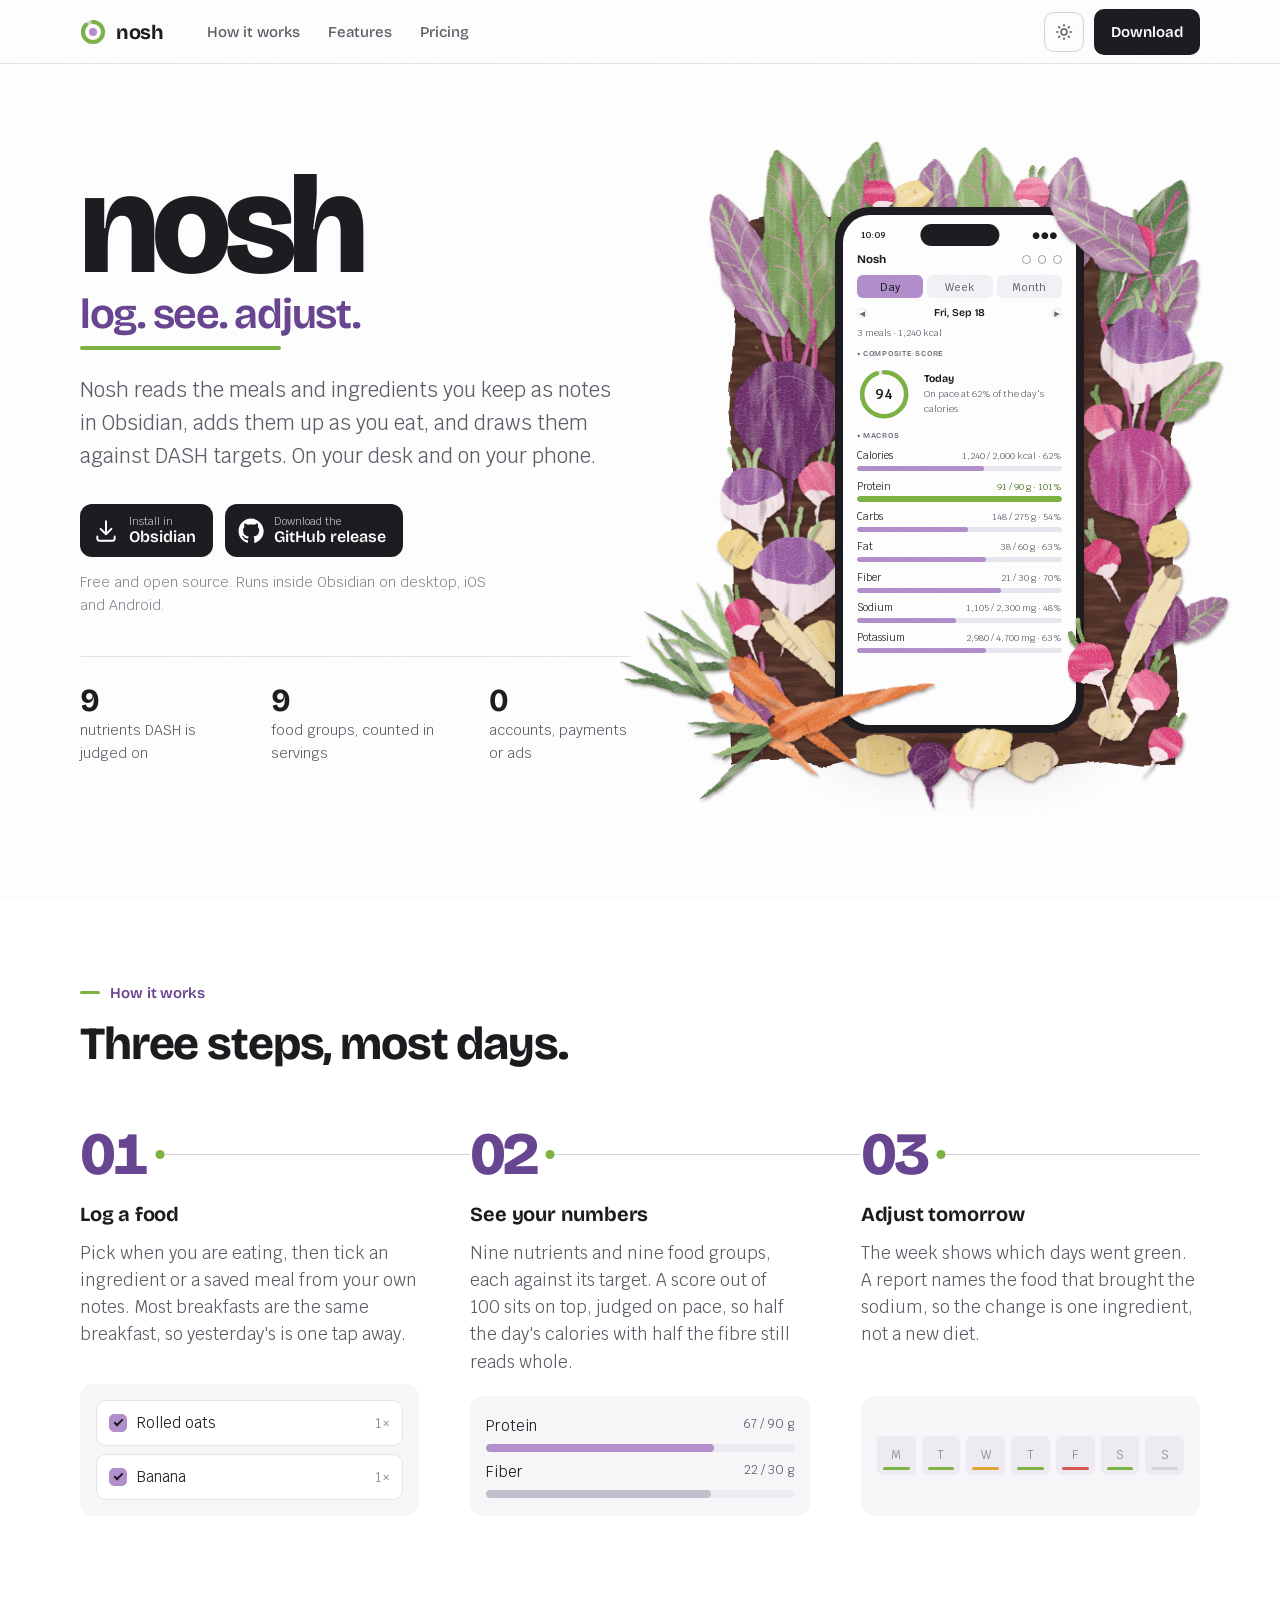
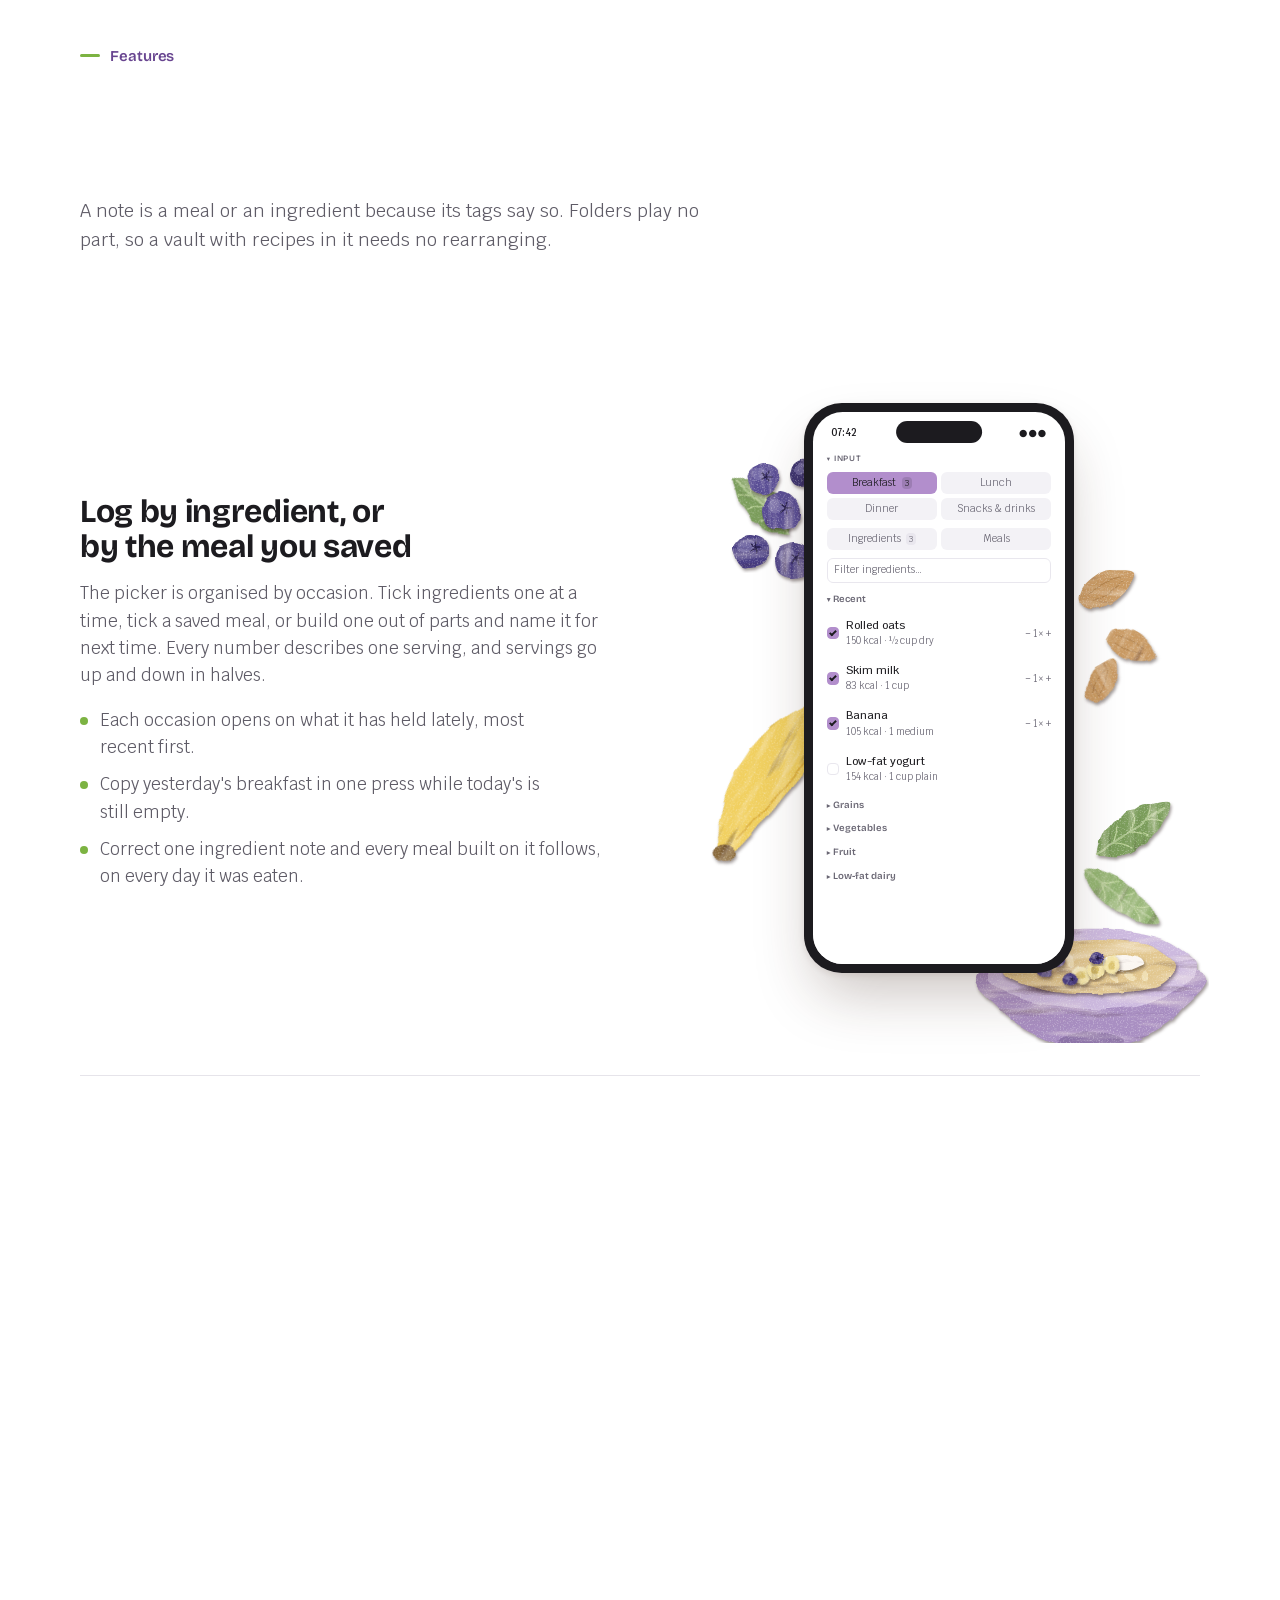
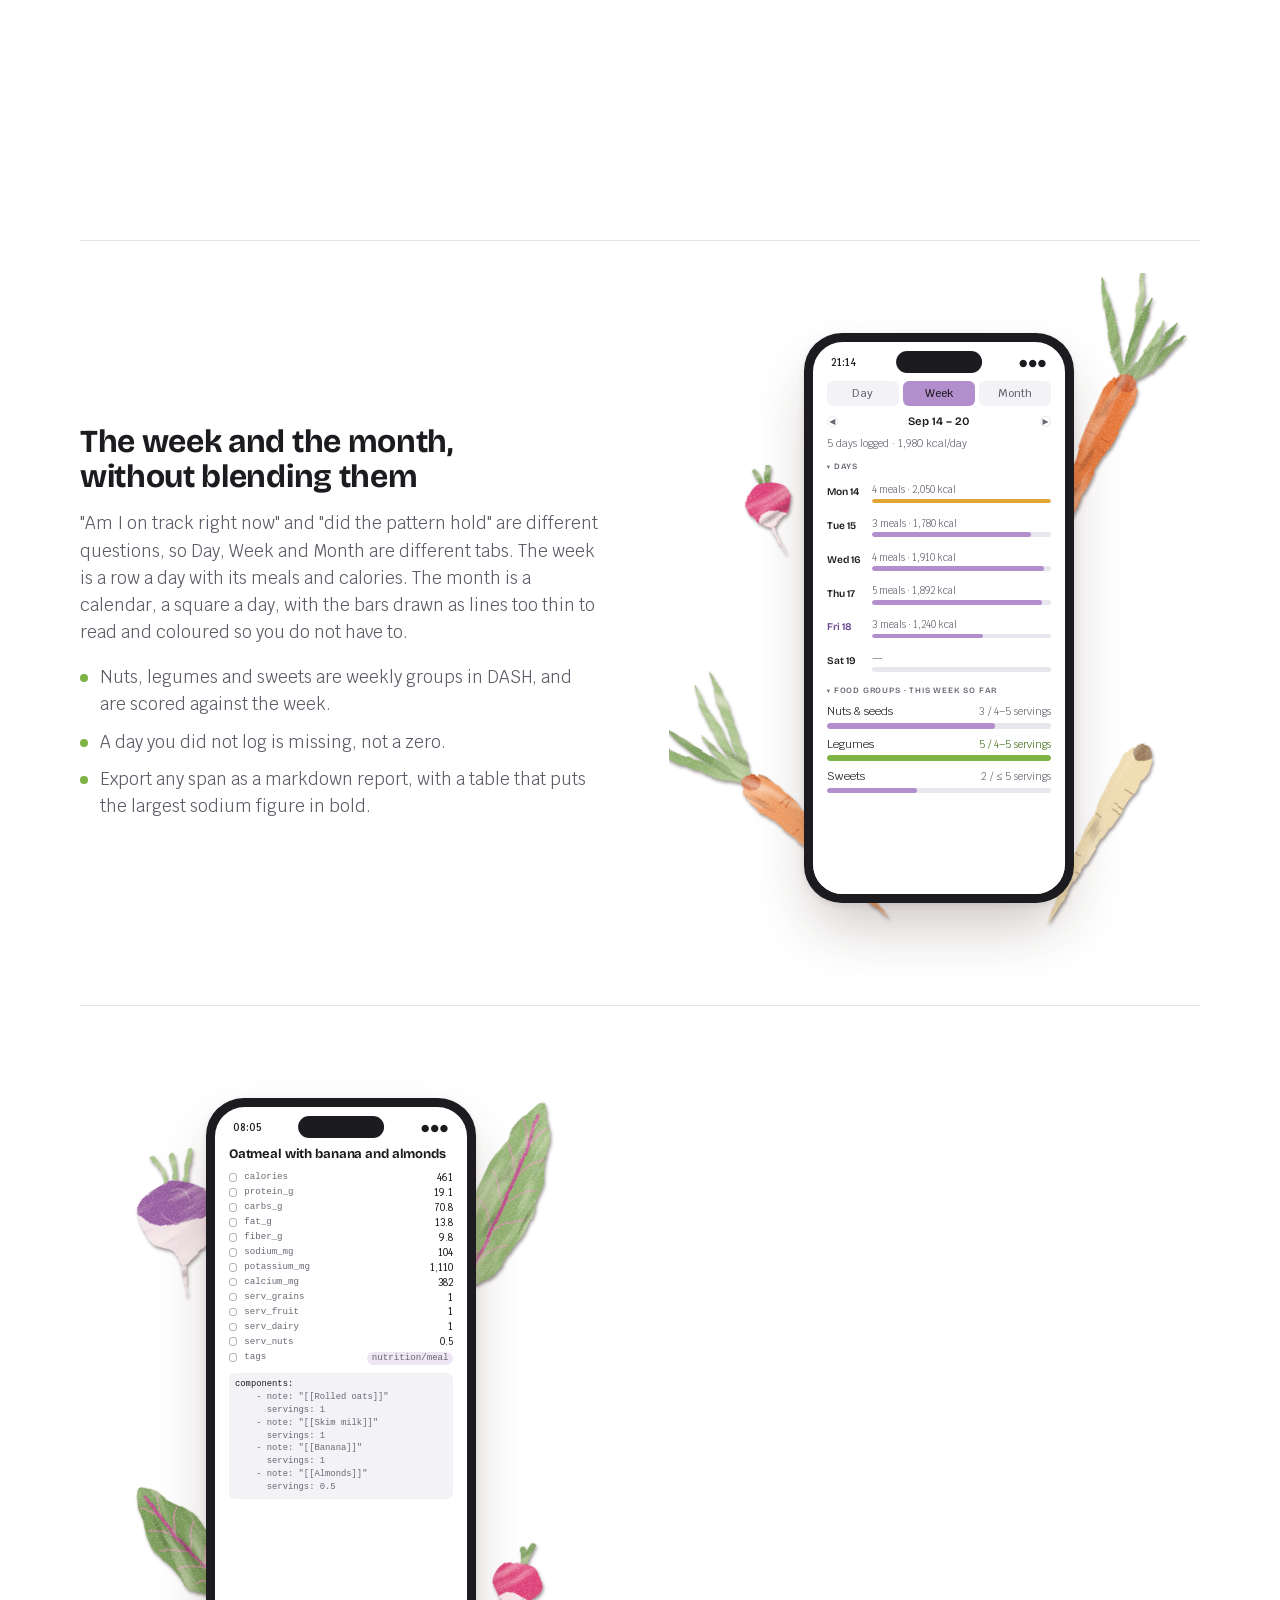
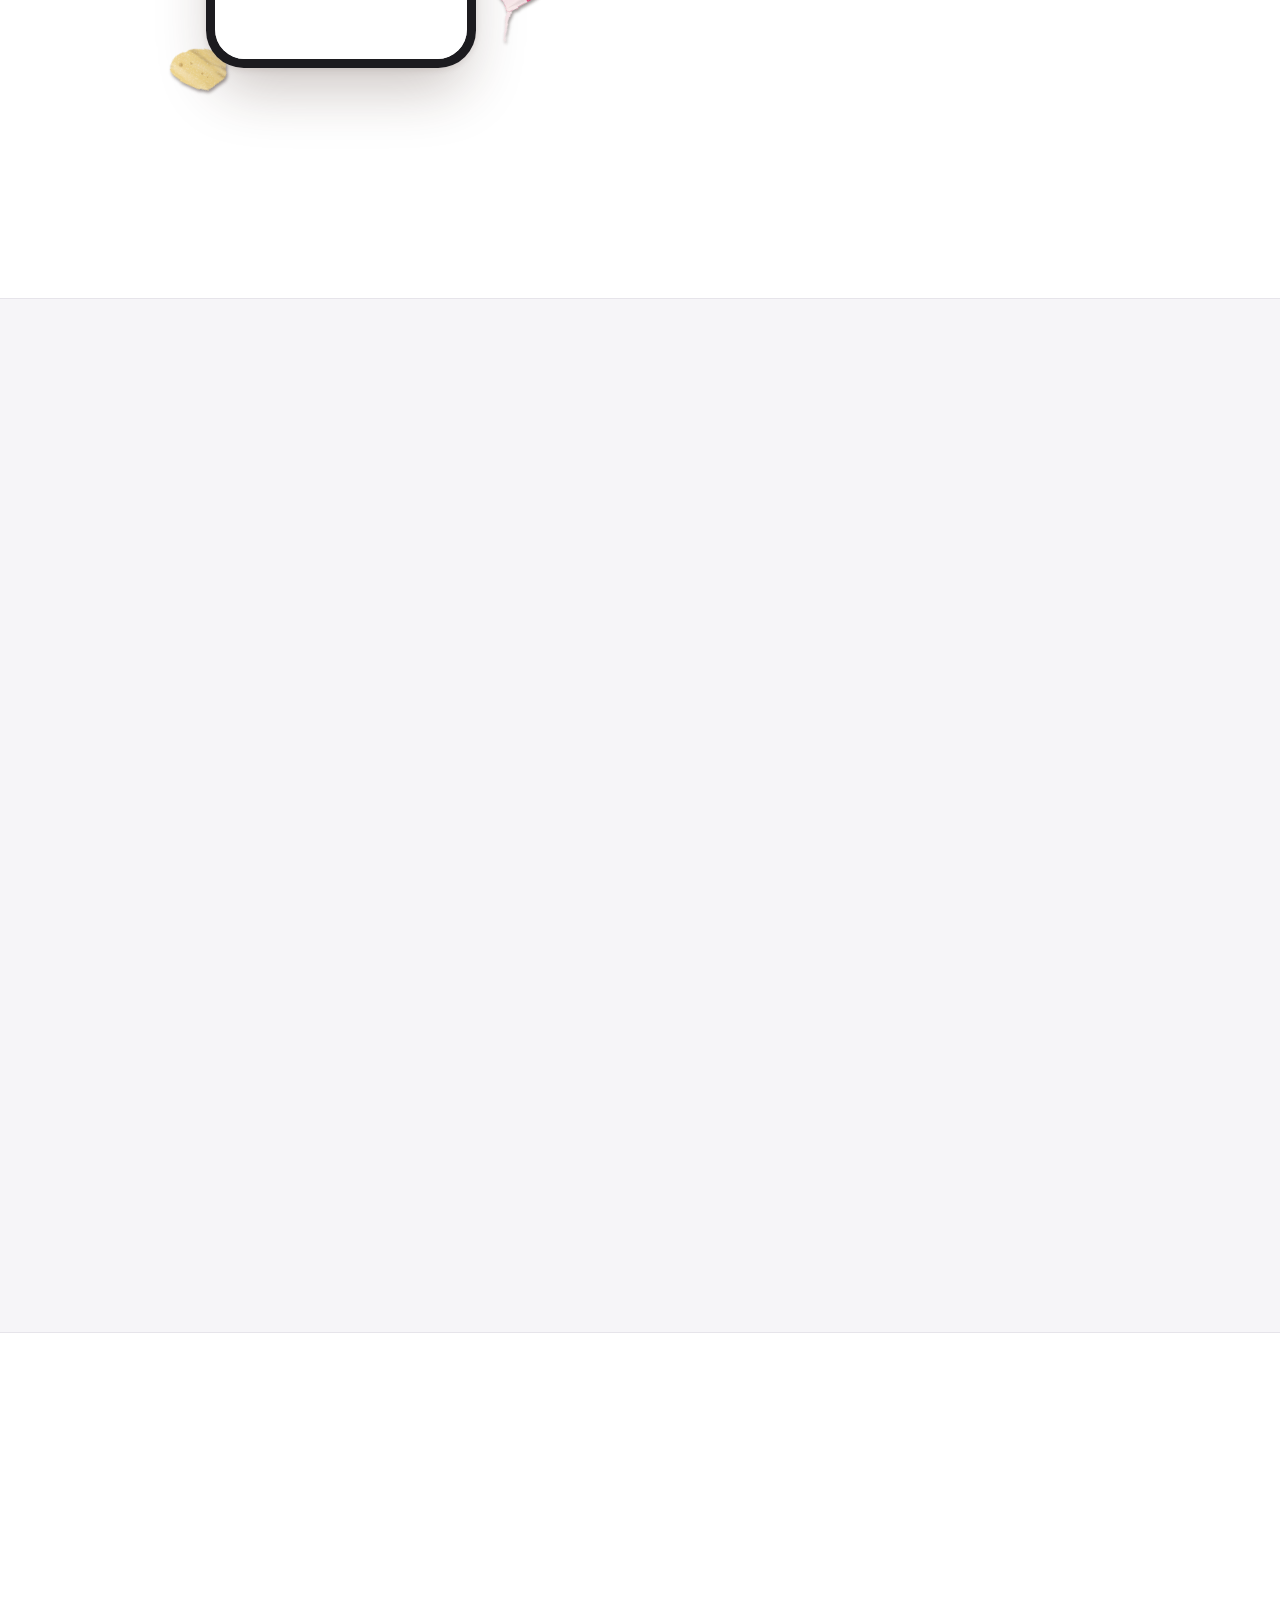
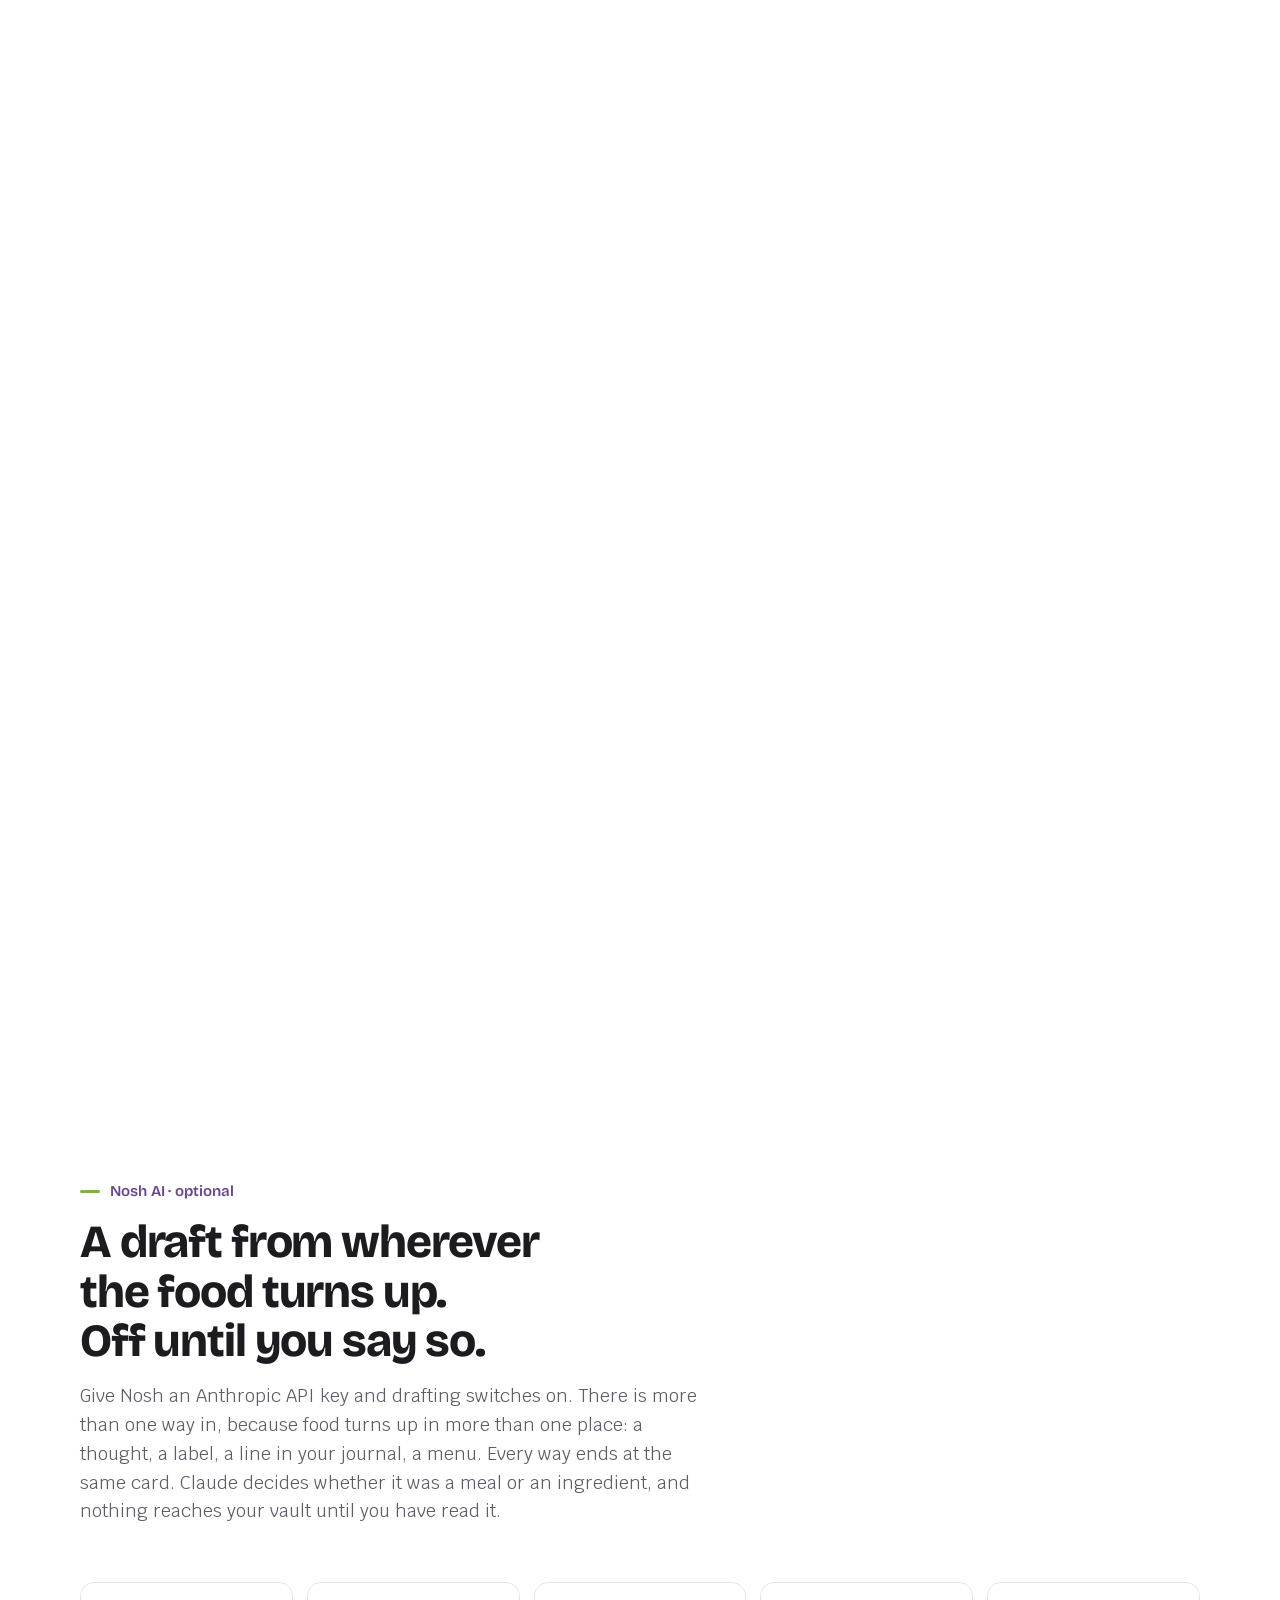
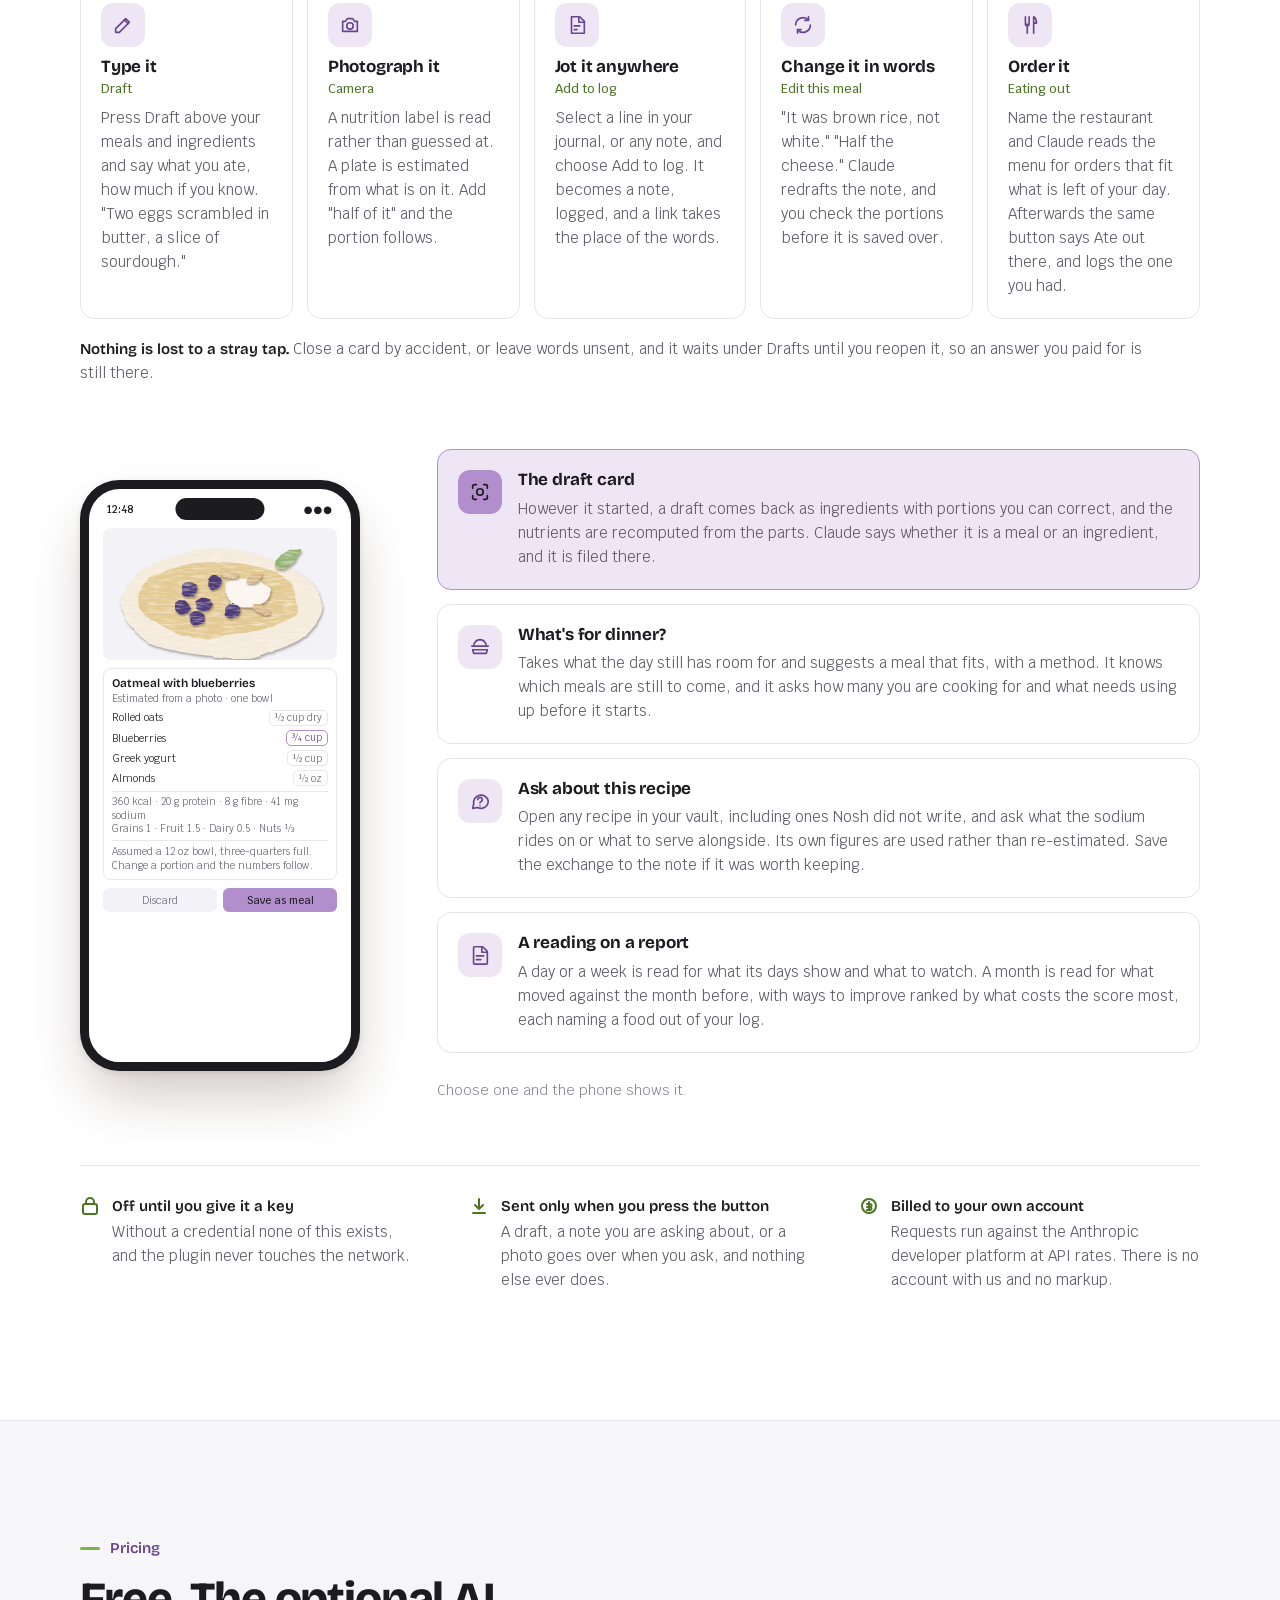
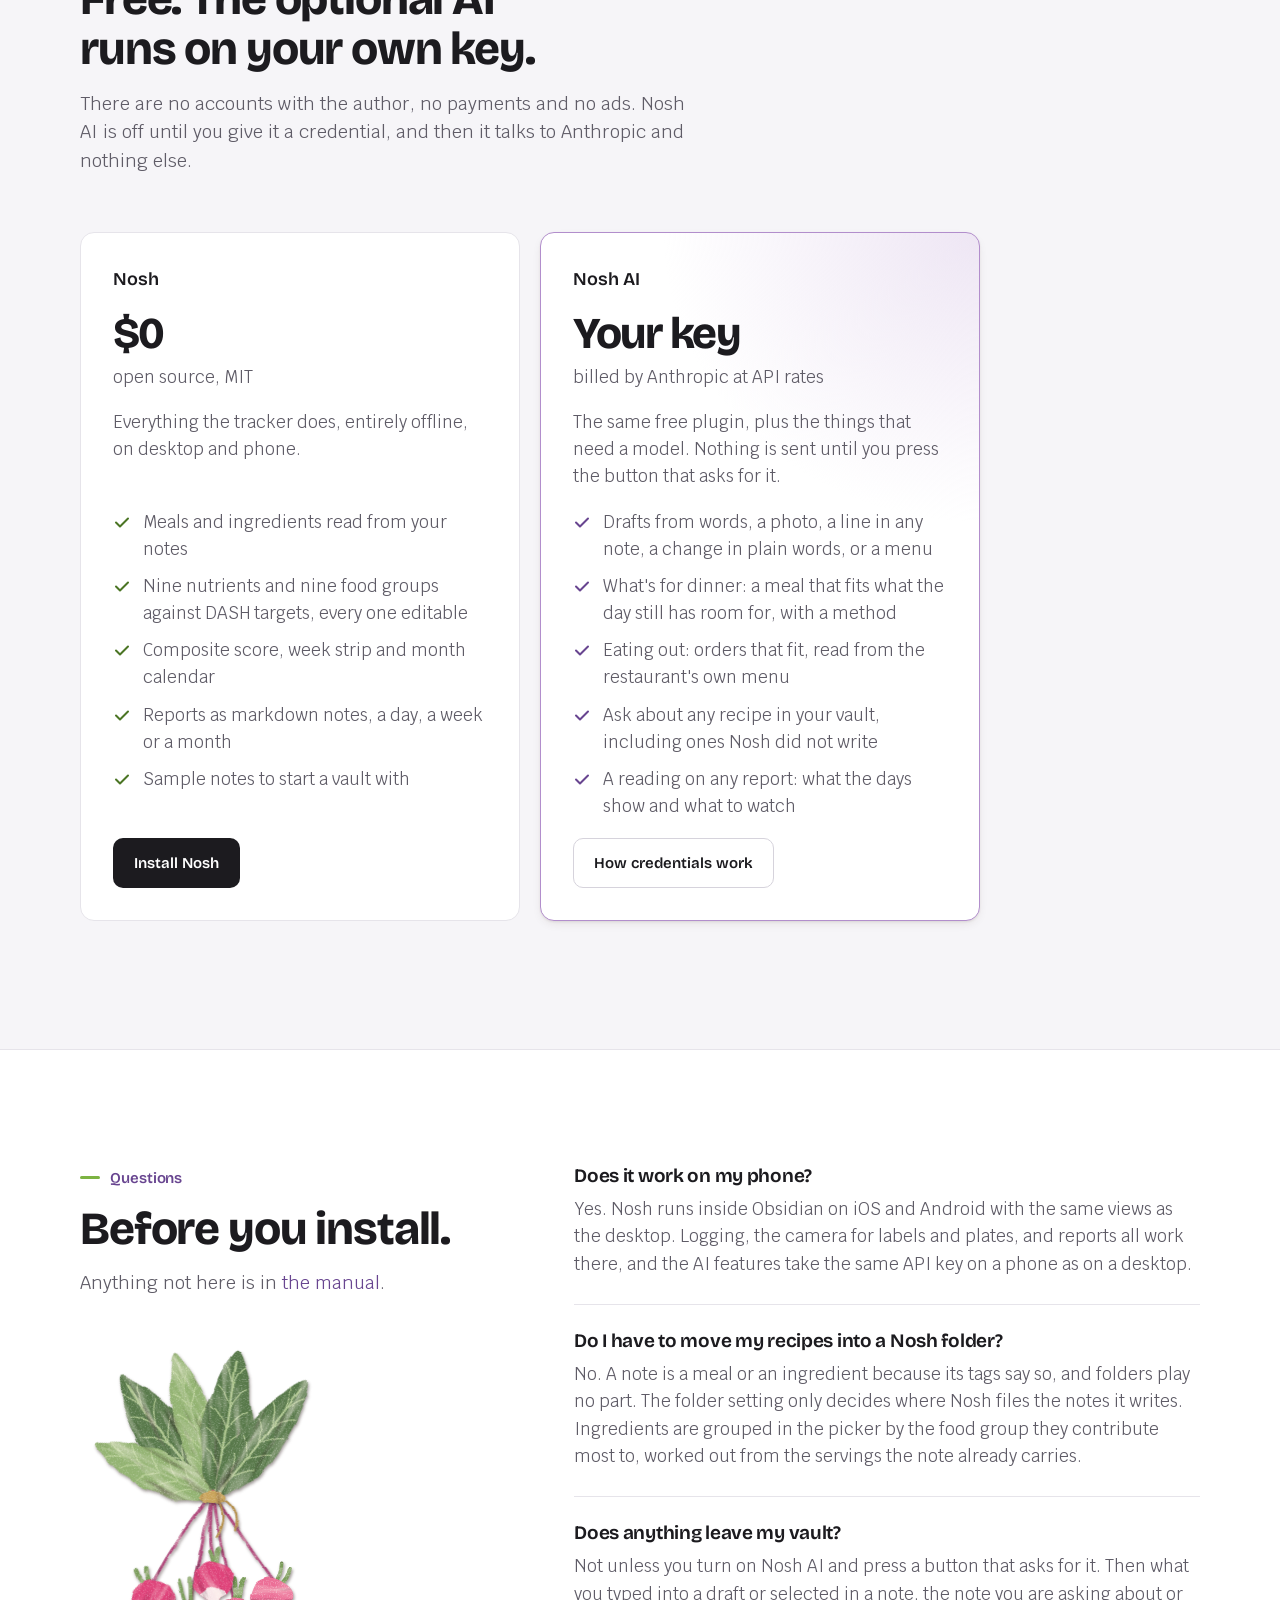
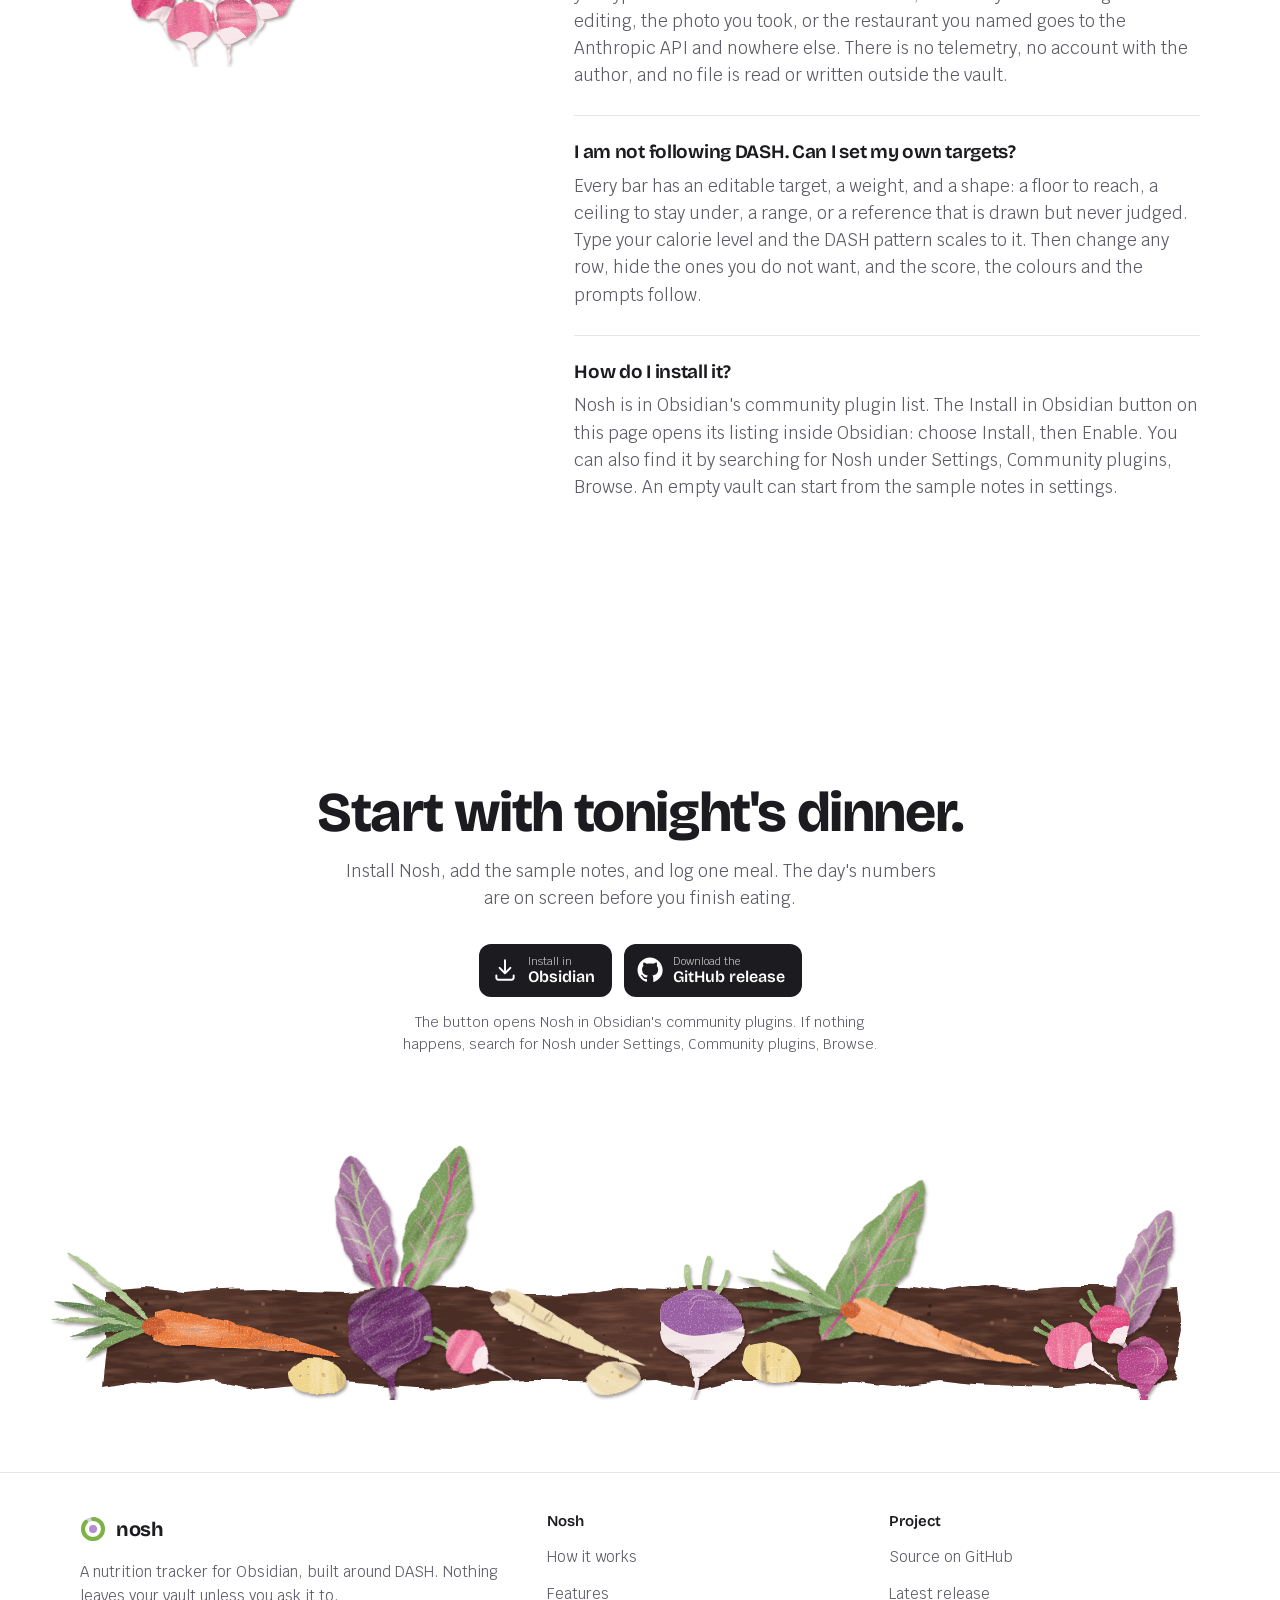
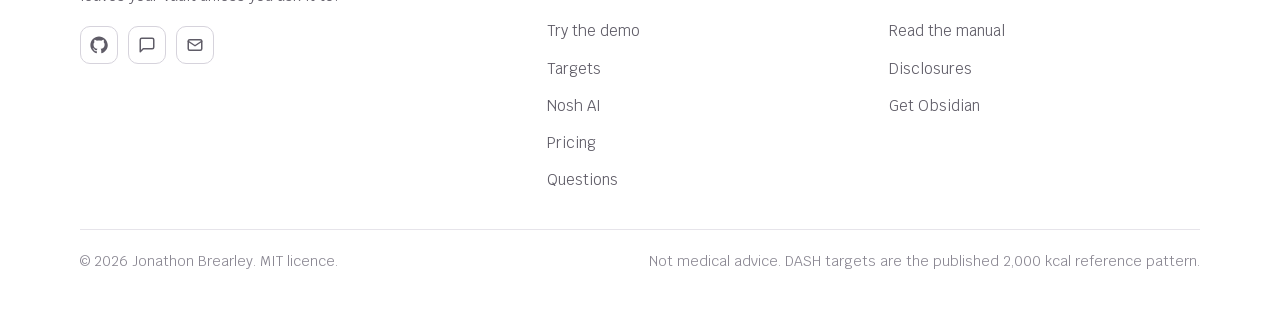
==== commit 0f00f8f4: "Docs and site for the ways to make a draft The site's AI section leads with the five ways to a draft" ====
--- a/site/index.html
+++ b/site/index.html
@@ -588,6 +588,15 @@
 .s-msg em { display: block; color: var(--screen-text-2); font-style: normal; font-size: 0.9em; margin-top: 0.3em; }
 .s-read { font-size: 0.88em; line-height: 1.4; color: var(--screen-text-2); }
 .s-read b { display: block; color: var(--screen-text); font-family: var(--font-head); font-weight: 600; }
+.ways { display: grid; grid-template-columns: repeat(5, 1fr); gap: 14px; margin-bottom: clamp(40px, 6vw, 64px); list-style: none; padding: 0; }
+.way { display: grid; grid-template-rows: auto auto 1fr; gap: 10px; padding: 20px; border: 1px solid var(--rule); border-radius: var(--radius); background: var(--bg); }
+.way-ic { width: 44px; height: 44px; border-radius: 12px; background: var(--primary-soft); color: var(--primary-text); display: grid; place-items: center; }
+.way-ic svg { width: 22px; height: 22px; }
+.way h3 { font-family: var(--font-head); font-weight: 700; font-size: 1.0625rem; letter-spacing: -0.01em; line-height: 1.2; }
+.way h3 small { display: block; margin-top: 3px; font-family: var(--font-body); font-weight: 500; font-size: 0.8125rem; letter-spacing: 0; color: var(--accent-text); }
+.way p { color: var(--text-2); font-size: 0.9375rem; text-wrap: pretty; }
+.ways-note { grid-column: 1 / -1; margin-top: 4px; color: var(--text-2); font-size: 0.9375rem; text-wrap: pretty; }
+.ways-note b { color: var(--text); font-family: var(--font-head); font-weight: 600; }
 .ai-facts { margin-top: clamp(40px, 6vw, 64px); padding-top: 28px; border-top: 1px solid var(--rule); display: grid; grid-template-columns: repeat(3, 1fr); gap: clamp(20px, 4vw, 48px); }
 .ai-fact { display: flex; gap: 12px; align-items: flex-start; color: var(--text-2); font-size: 0.9375rem; text-wrap: pretty; }
 .ai-fact svg { flex: none; width: 20px; height: 20px; margin-top: 2px; color: var(--accent-text); }
@@ -610,6 +619,10 @@
   .ai-media { justify-items: start; }
   .ai-media .phone { --phone-w: 230px; }
   .ai-facts { grid-template-columns: 1fr; }
+  .ways { display: flex; overflow-x: auto; scroll-snap-type: x mandatory; padding: 4px 16px 20px; margin-inline: -16px; scrollbar-width: none; scroll-padding-inline: 16px; }
+  .ways::-webkit-scrollbar { display: none; }
+  .way { flex: 0 0 min(78%, 300px); scroll-snap-align: start; }
+  .ways-note { flex: 0 0 min(78%, 300px); align-self: center; scroll-snap-align: start; }
 }
 
 /* ---------- Pricing ---------- */
@@ -1132,9 +1145,38 @@
   <div class="wrap">
     <div class="section-head">
       <div class="eyebrow reveal">Nosh AI · optional</div>
-      <h2 id="ai-title" class="reveal" style="--i:1">Four things that need a model. Off until you say so.</h2>
-      <p class="reveal" style="--i:2">Give Nosh an Anthropic API key and four more things switch on. Each sends only what it needs, only when you press the button that asks for it, and only to the Anthropic API.</p>
+      <h2 id="ai-title" class="reveal" style="--i:1">A draft from wherever the food turns up. Off until you say so.</h2>
+      <p class="reveal" style="--i:2">Give Nosh an Anthropic API key and drafting switches on. There is more than one way in, because food turns up in more than one place: a thought, a label, a line in your journal, a menu. Every way ends at the same card. Claude decides whether it was a meal or an ingredient, and nothing reaches your vault until you have read it.</p>
     </div>
+
+    <ul class="ways" aria-label="Ways to make a draft">
+      <li class="way reveal" style="--i:0">
+        <span class="way-ic"><svg viewBox="0 0 24 24" fill="none" stroke="currentColor" stroke-width="1.8" stroke-linecap="round" stroke-linejoin="round" aria-hidden="true"><path d="M4 20h4L19 9l-4-4L4 16z"/><path d="M13.5 6.5l4 4"/></svg></span>
+        <h3>Type it<small>Draft</small></h3>
+        <p>Press Draft above your meals and ingredients and say what you ate, how much if you know. "Two eggs scrambled in butter, a slice of sourdough."</p>
+      </li>
+      <li class="way reveal" style="--i:1">
+        <span class="way-ic"><svg viewBox="0 0 24 24" fill="none" stroke="currentColor" stroke-width="1.8" stroke-linecap="round" stroke-linejoin="round" aria-hidden="true"><path d="M4 8h3l2-3h6l2 3h3v11H4z"/><circle cx="12" cy="13" r="3.5"/></svg></span>
+        <h3>Photograph it<small>Camera</small></h3>
+        <p>A nutrition label is read rather than guessed at. A plate is estimated from what is on it. Add "half of it" and the portion follows.</p>
+      </li>
+      <li class="way reveal" style="--i:2">
+        <span class="way-ic"><svg viewBox="0 0 24 24" fill="none" stroke="currentColor" stroke-width="1.8" stroke-linecap="round" stroke-linejoin="round" aria-hidden="true"><path d="M6 3h9l5 5v13H6z"/><path d="M14 3v6h6M9 13h6M9 17h3"/></svg></span>
+        <h3>Jot it anywhere<small>Add to log</small></h3>
+        <p>Select a line in your journal, or any note, and choose Add to log. It becomes a note, logged, and a link takes the place of the words.</p>
+      </li>
+      <li class="way reveal" style="--i:3">
+        <span class="way-ic"><svg viewBox="0 0 24 24" fill="none" stroke="currentColor" stroke-width="1.8" stroke-linecap="round" stroke-linejoin="round" aria-hidden="true"><path d="M4 12a8 8 0 0 1 14-5.3M20 12a8 8 0 0 1-14 5.3"/><path d="M18 3v4h-4M6 21v-4h4"/></svg></span>
+        <h3>Change it in words<small>Edit this meal</small></h3>
+        <p>"It was brown rice, not white." "Half the cheese." Claude redrafts the note, and you check the portions before it is saved over.</p>
+      </li>
+      <li class="way reveal" style="--i:4">
+        <span class="way-ic"><svg viewBox="0 0 24 24" fill="none" stroke="currentColor" stroke-width="1.8" stroke-linecap="round" stroke-linejoin="round" aria-hidden="true"><path d="M7 3v8a2 2 0 0 0 4 0V3M9 11v10M16 21V3c2 1 3 3.5 3 7h-3"/></svg></span>
+        <h3>Order it<small>Eating out</small></h3>
+        <p>Name the restaurant and Claude reads the menu for orders that fit what is left of your day. Afterwards the same button says Ate out there, and logs the one you had.</p>
+      </li>
+      <li class="ways-note reveal" style="--i:5"><b>Nothing is lost to a stray tap.</b> Close a card by accident, or leave words unsent, and it waits under Drafts until you reopen it, so an answer you paid for is still there.</li>
+    </ul>
     <div class="ai-grid">
       <div class="ai-media reveal">
         <div class="phone" aria-hidden="true">
@@ -1197,7 +1239,7 @@
       <div class="ai-list" role="group" aria-label="Nosh AI features. Choose one to show it on the phone.">
         <button class="ai-item reveal" style="--i:0" type="button" aria-pressed="true" data-screen="ai-screen-0">
           <span class="ic"><svg viewBox="0 0 24 24" fill="none" stroke="currentColor" stroke-width="1.8" stroke-linecap="round" stroke-linejoin="round" aria-hidden="true"><path d="M4 8V6a2 2 0 0 1 2-2h2M16 4h2a2 2 0 0 1 2 2v2M20 16v2a2 2 0 0 1-2 2h-2M8 20H6a2 2 0 0 1-2-2v-2"/><circle cx="12" cy="12" r="3.5"/></svg></span>
-          <span><span class="ai-h">Draft a note from words or a photo</span><p>Describe a meal in plain words, or photograph a label or a plate. A label is read rather than guessed at. The draft comes back as ingredients with portions you can correct, and the nutrients are recomputed from the parts.</p></span>
+          <span><span class="ai-h">The draft card</span><p>However it started, a draft comes back as ingredients with portions you can correct, and the nutrients are recomputed from the parts. Claude says whether it is a meal or an ingredient, and it is filed there.</p></span>
         </button>
         <button class="ai-item reveal" style="--i:1" type="button" aria-pressed="false" data-screen="ai-screen-1">
           <span class="ic"><svg viewBox="0 0 24 24" fill="none" stroke="currentColor" stroke-width="1.8" stroke-linecap="round" stroke-linejoin="round" aria-hidden="true"><path d="M3 11h18M5 11a7 7 0 0 1 14 0M4 15h16l-1 4H5z"/></svg></span>
@@ -1247,10 +1289,11 @@
       <div class="plan featured reveal" style="--i:1">
         <div class="plan-name">Nosh AI</div>
         <div class="plan-price"><b>Your key</b><span>billed by Anthropic at API rates</span></div>
-        <p>The same free plugin, plus four things that need a model. Nothing is sent until you press the button that asks for it.</p>
+        <p>The same free plugin, plus the things that need a model. Nothing is sent until you press the button that asks for it.</p>
         <ul>
-          <li><svg viewBox="0 0 18 18" fill="none" stroke="var(--primary-text)" stroke-width="2" stroke-linecap="round" stroke-linejoin="round" aria-hidden="true"><path d="M3 9.5l4 4 8-8"/></svg>Draft a note from a description, or from a photo of a label or a plate</li>
+          <li><svg viewBox="0 0 18 18" fill="none" stroke="var(--primary-text)" stroke-width="2" stroke-linecap="round" stroke-linejoin="round" aria-hidden="true"><path d="M3 9.5l4 4 8-8"/></svg>Drafts from words, a photo, a line in any note, a change in plain words, or a menu</li>
           <li><svg viewBox="0 0 18 18" fill="none" stroke="var(--primary-text)" stroke-width="2" stroke-linecap="round" stroke-linejoin="round" aria-hidden="true"><path d="M3 9.5l4 4 8-8"/></svg>What's for dinner: a meal that fits what the day still has room for, with a method</li>
+          <li><svg viewBox="0 0 18 18" fill="none" stroke="var(--primary-text)" stroke-width="2" stroke-linecap="round" stroke-linejoin="round" aria-hidden="true"><path d="M3 9.5l4 4 8-8"/></svg>Eating out: orders that fit, read from the restaurant's own menu</li>
           <li><svg viewBox="0 0 18 18" fill="none" stroke="var(--primary-text)" stroke-width="2" stroke-linecap="round" stroke-linejoin="round" aria-hidden="true"><path d="M3 9.5l4 4 8-8"/></svg>Ask about any recipe in your vault, including ones Nosh did not write</li>
           <li><svg viewBox="0 0 18 18" fill="none" stroke="var(--primary-text)" stroke-width="2" stroke-linecap="round" stroke-linejoin="round" aria-hidden="true"><path d="M3 9.5l4 4 8-8"/></svg>A reading on any report: what the days show and what to watch</li>
         </ul>
@@ -1281,7 +1324,7 @@
         </div>
         <div class="faq-item reveal" style="--i:2">
           <h3>Does anything leave my vault?</h3>
-          <p>Not unless you turn on Nosh AI and press a button that asks for it. Then what you typed into a draft, the note you are asking about, or the photo you took goes to the Anthropic API and nowhere else. There is no telemetry, no account with the author, and no file is read or written outside the vault.</p>
+          <p>Not unless you turn on Nosh AI and press a button that asks for it. Then what you typed into a draft or selected in a note, the note you are asking about or editing, the photo you took, or the restaurant you named goes to the Anthropic API and nowhere else. There is no telemetry, no account with the author, and no file is read or written outside the vault.</p>
         </div>
         <div class="faq-item reveal" style="--i:3">
           <h3>I am not following DASH. Can I set my own targets?</h3>
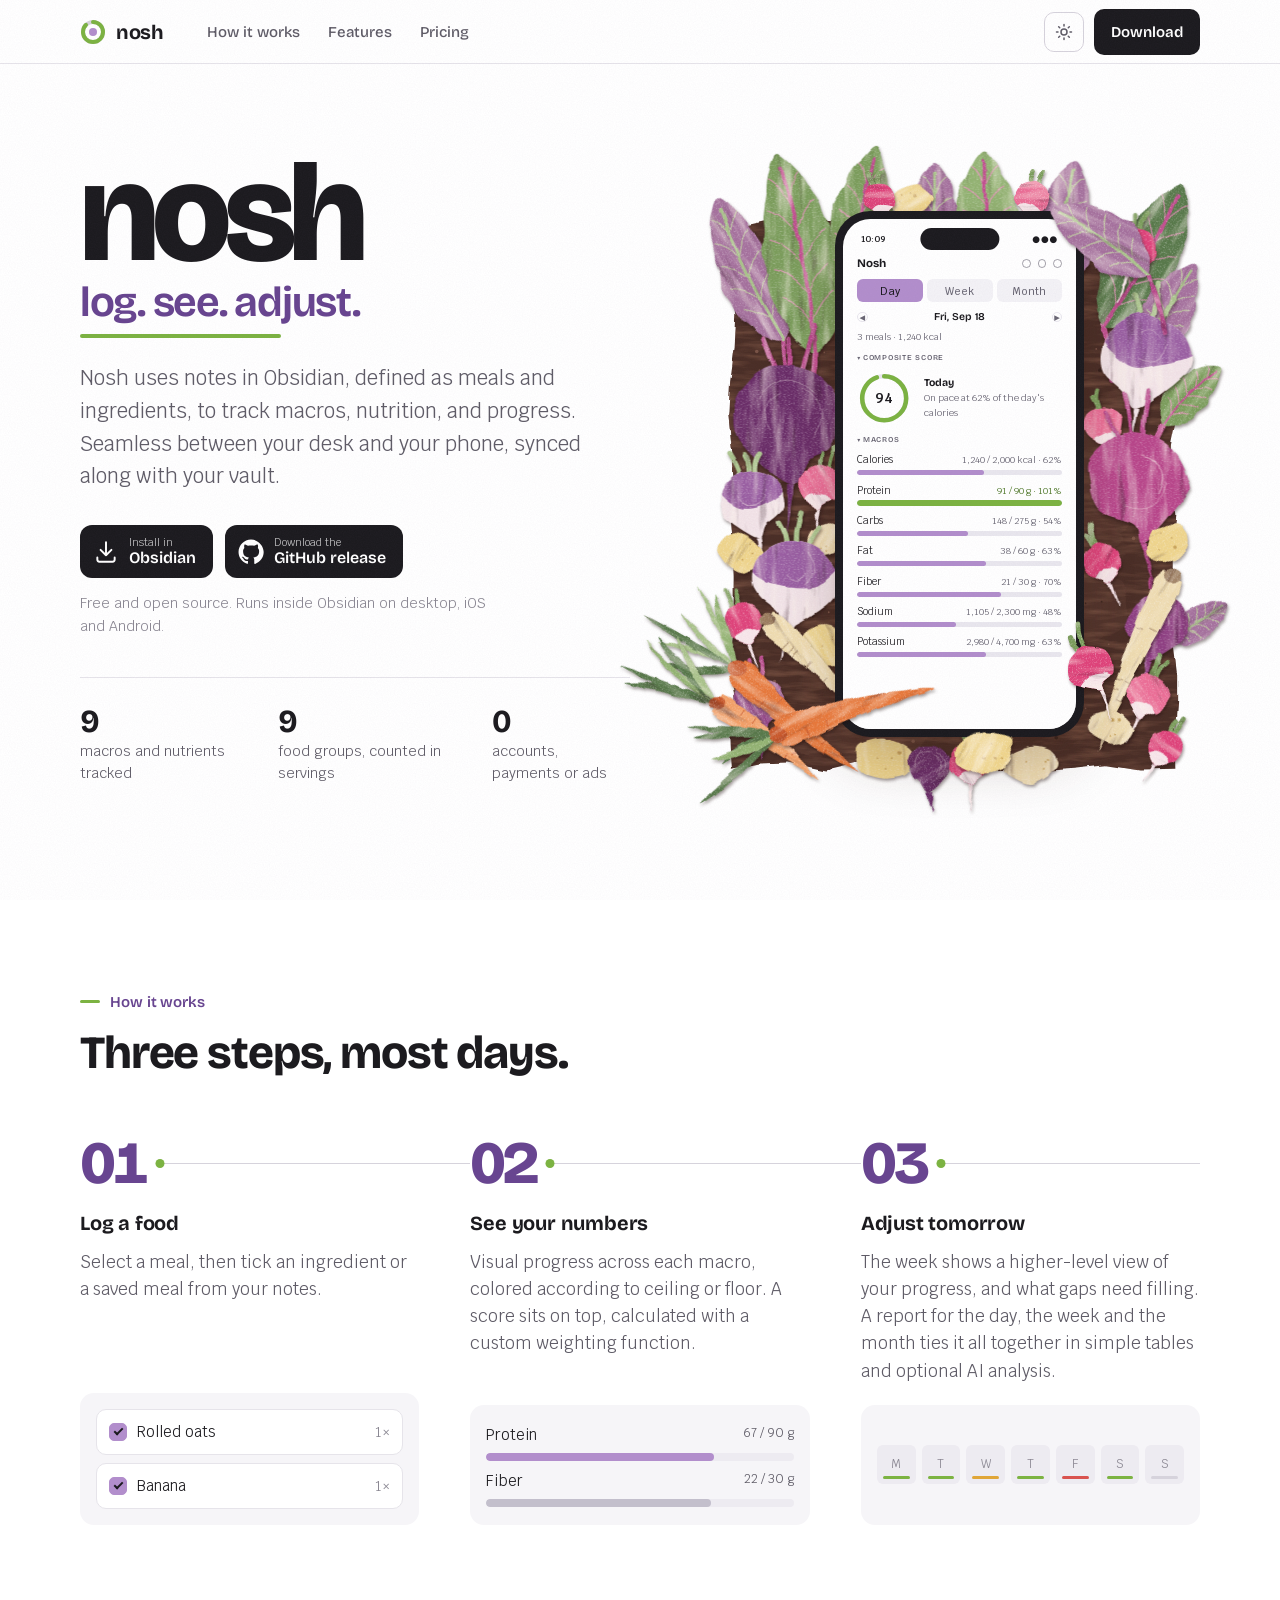
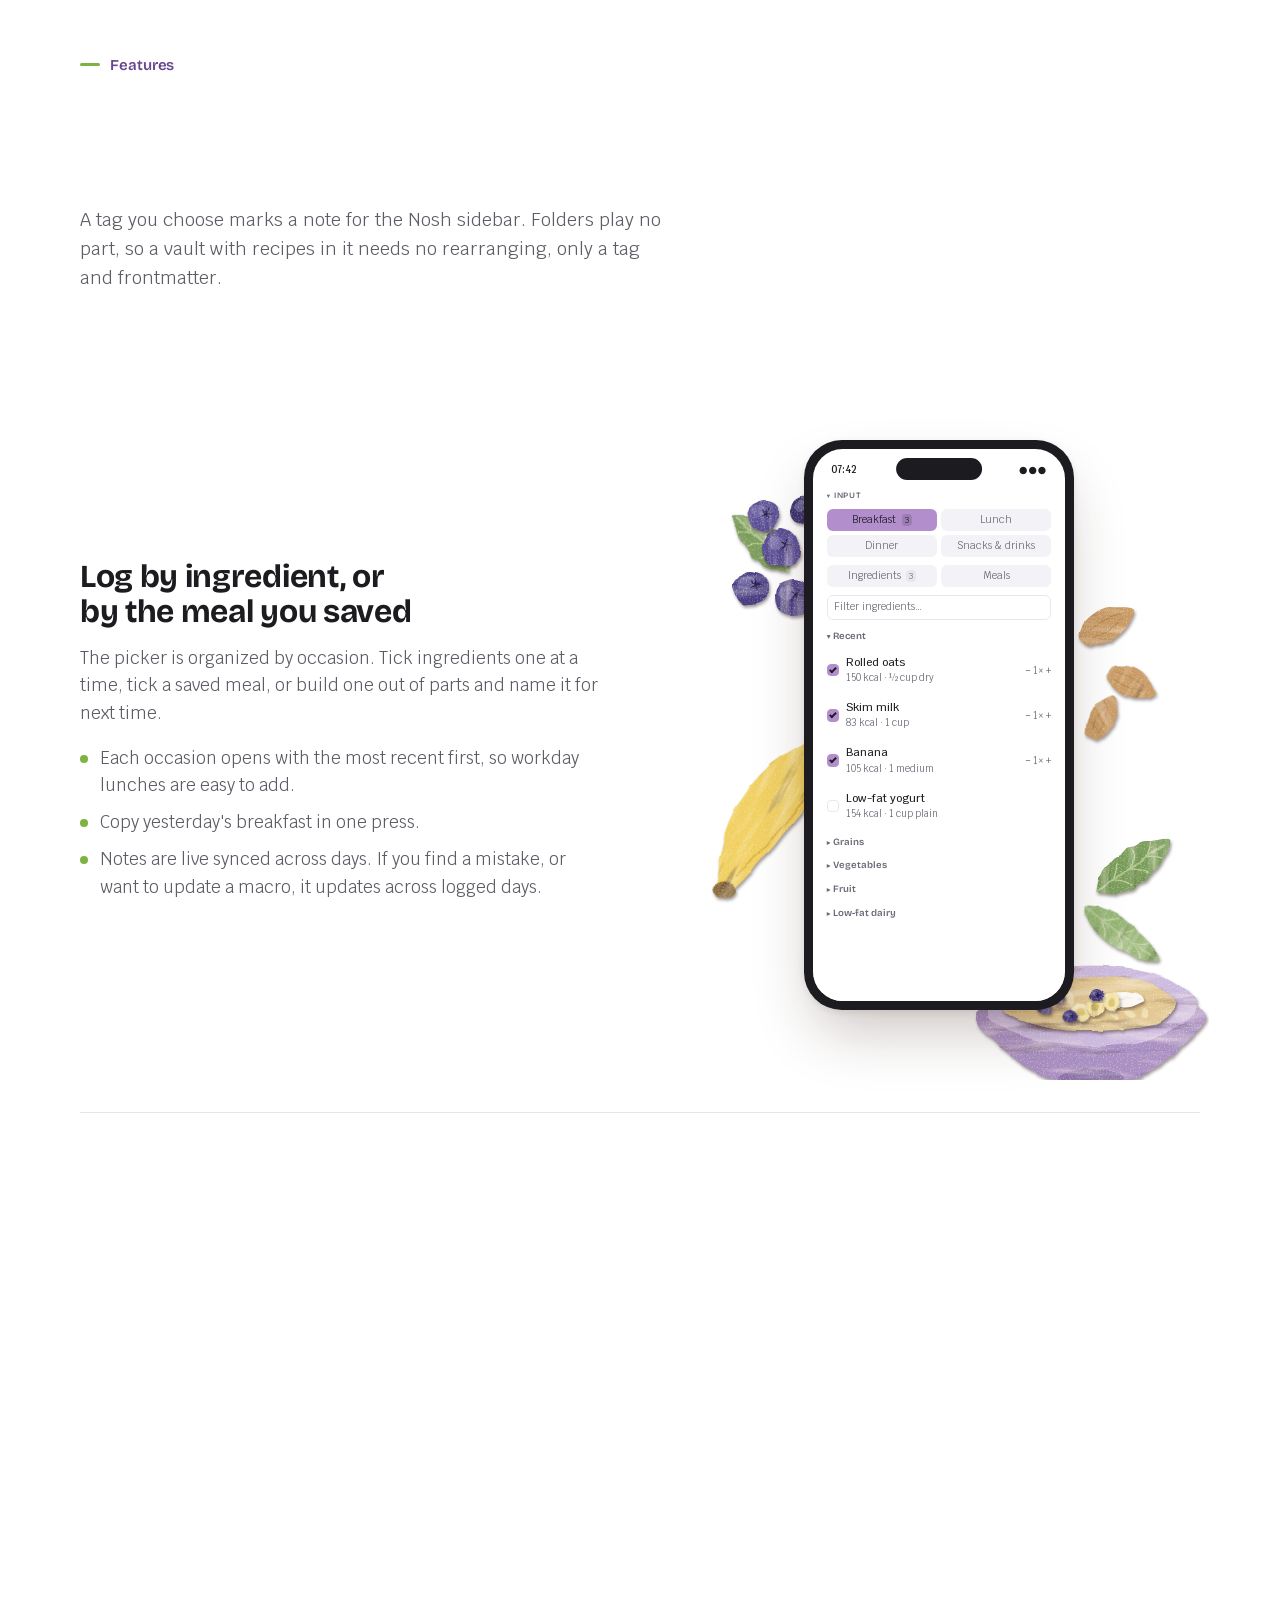
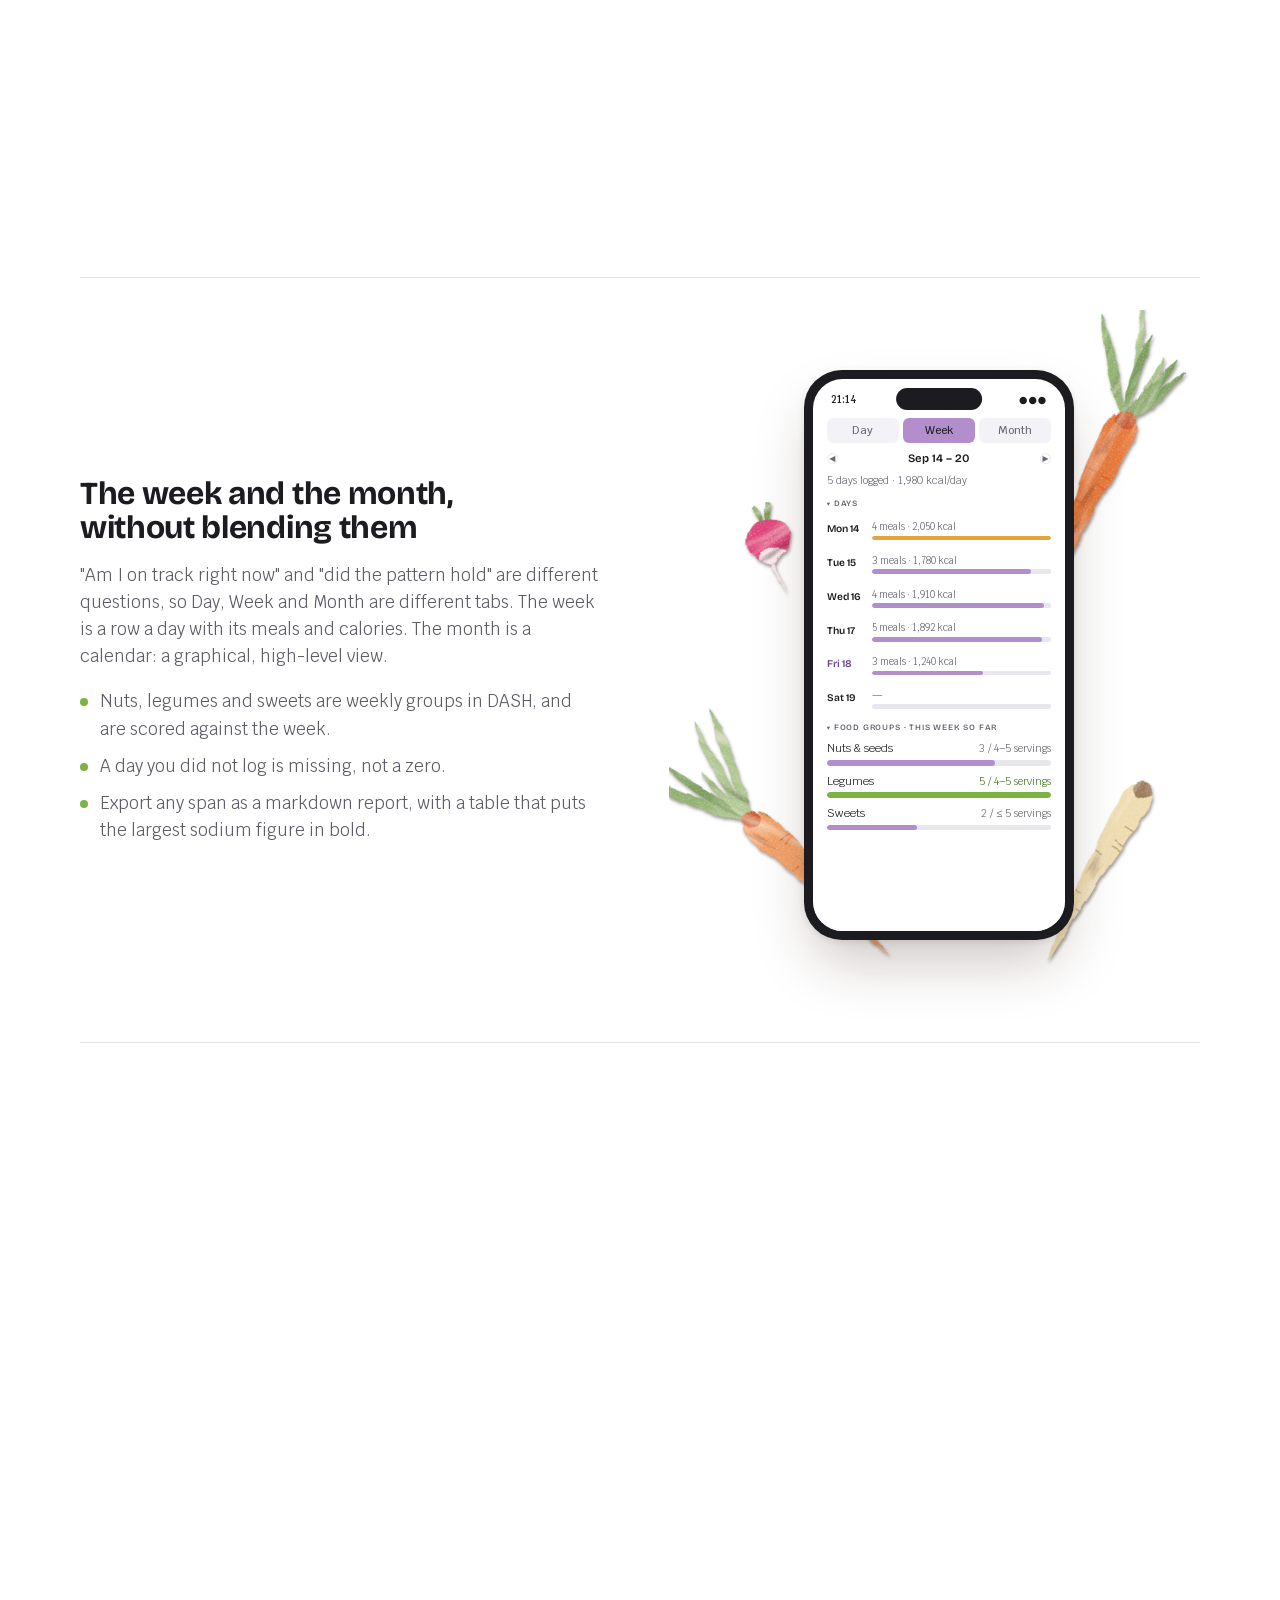
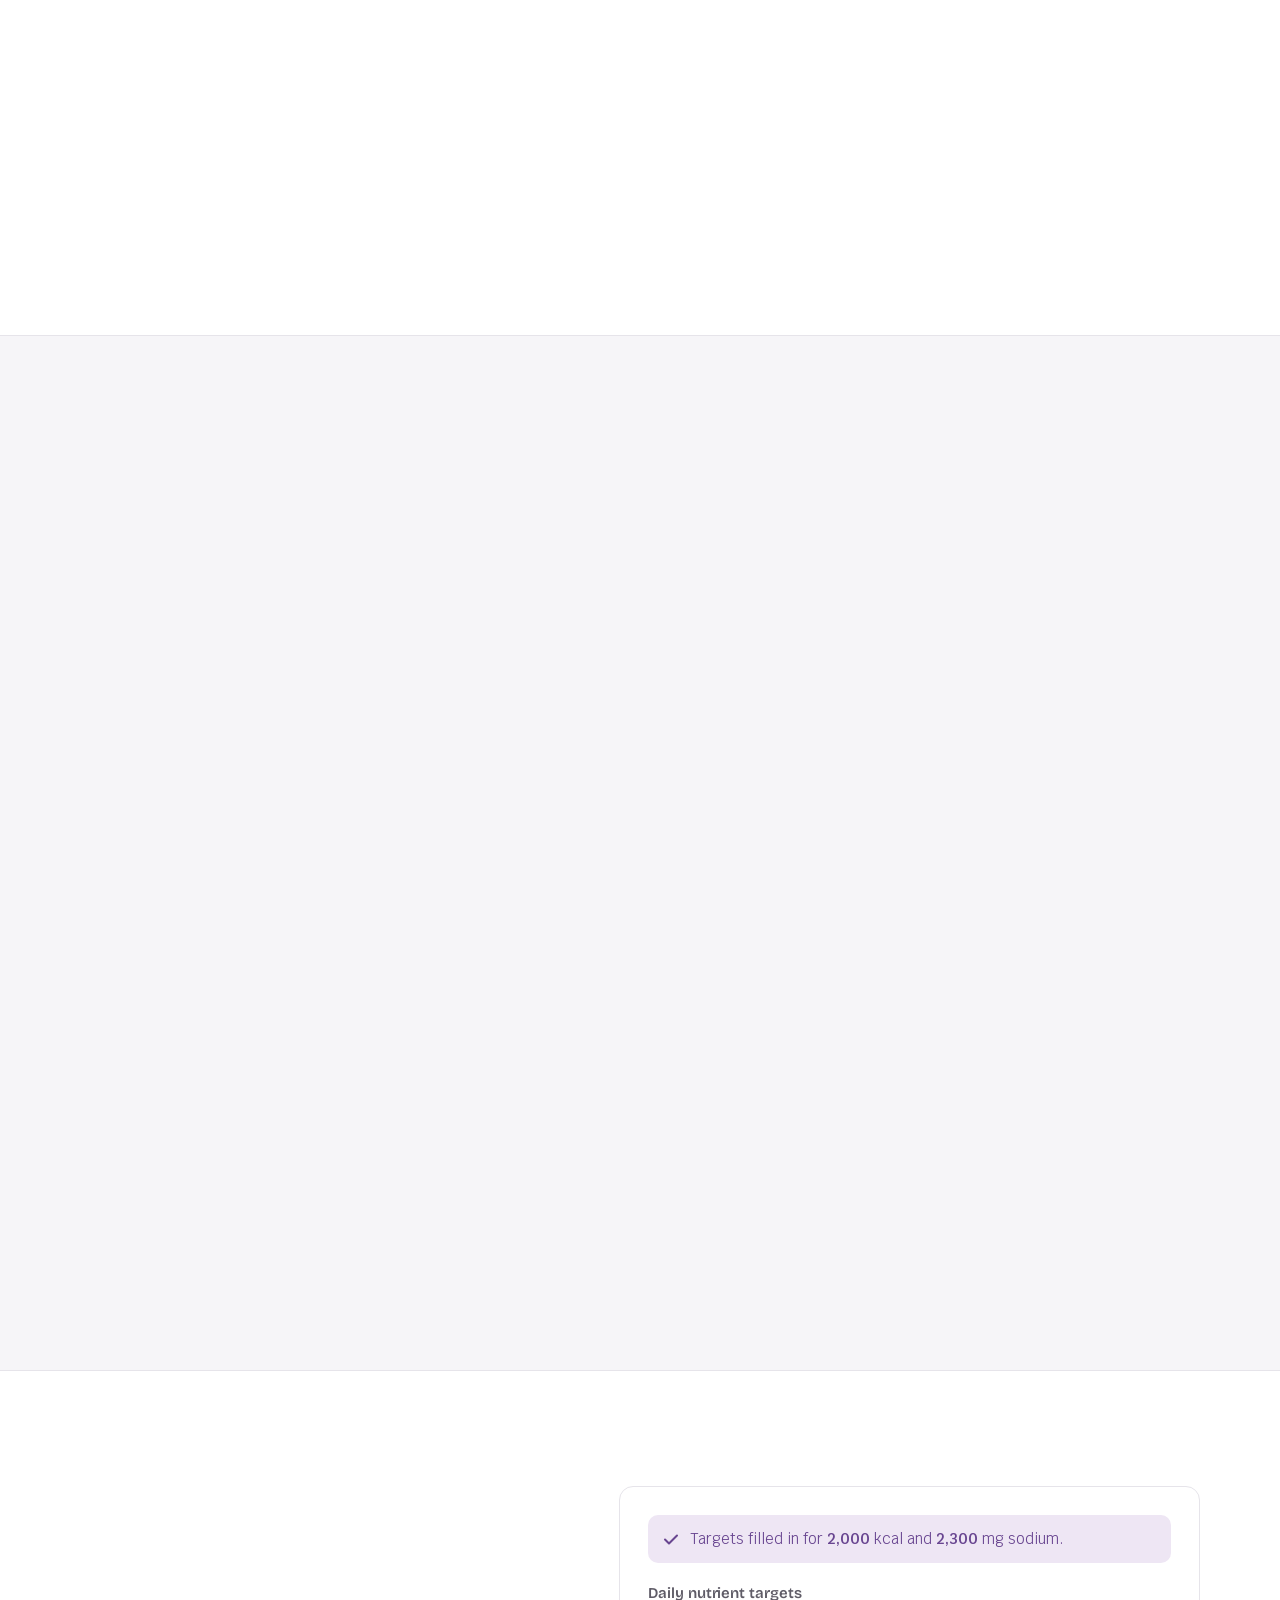
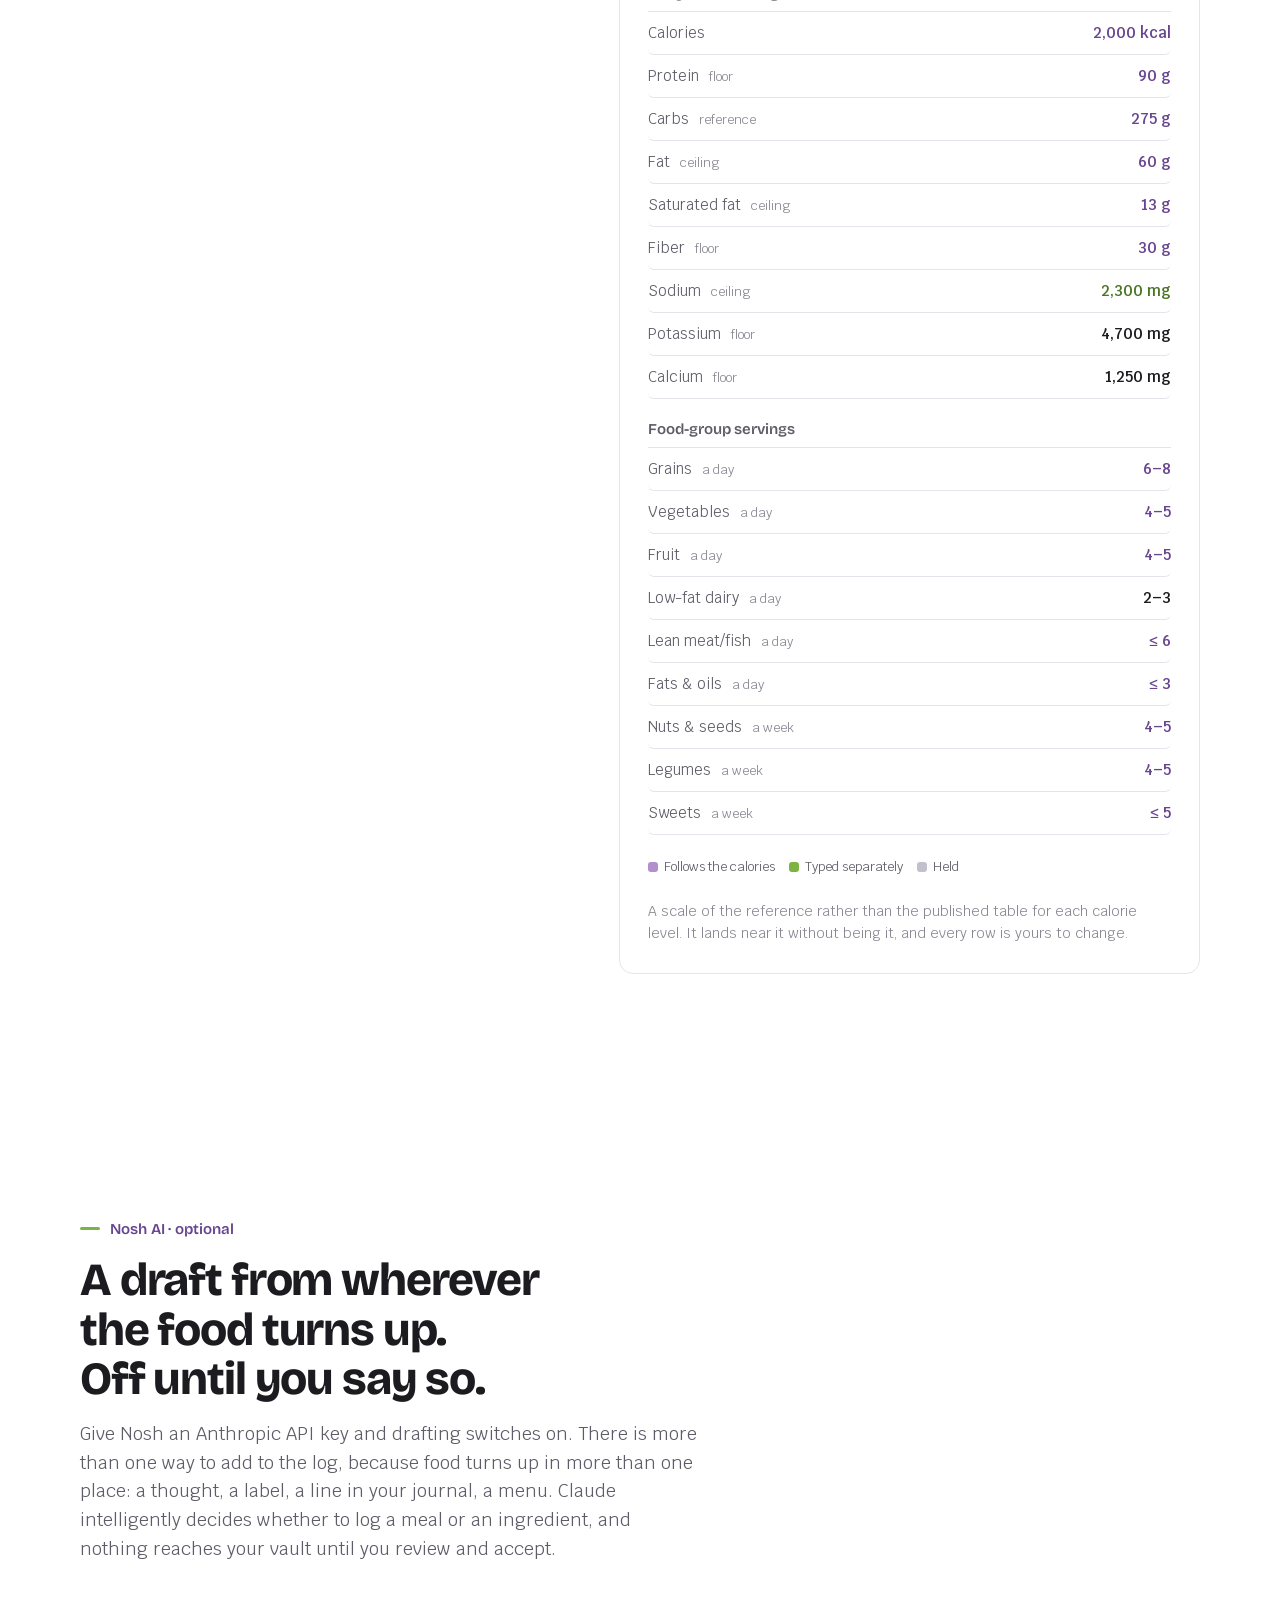
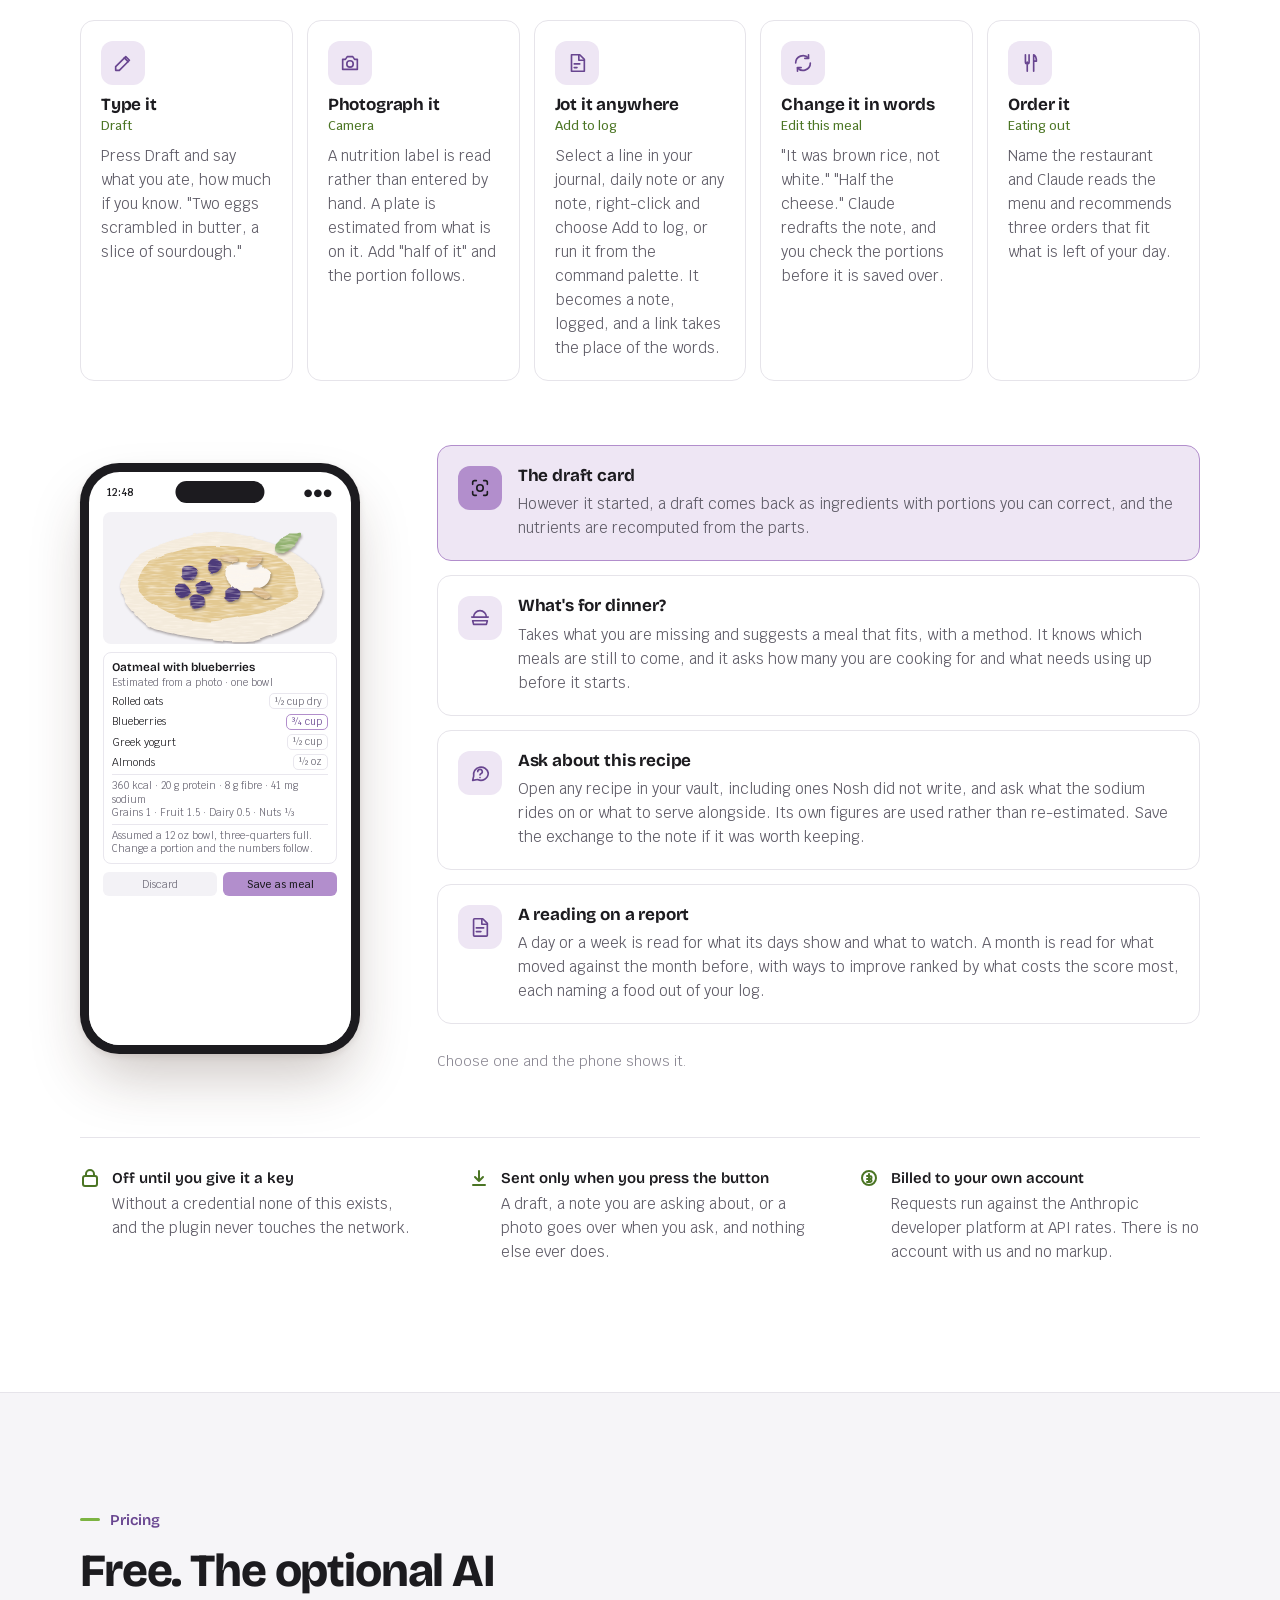
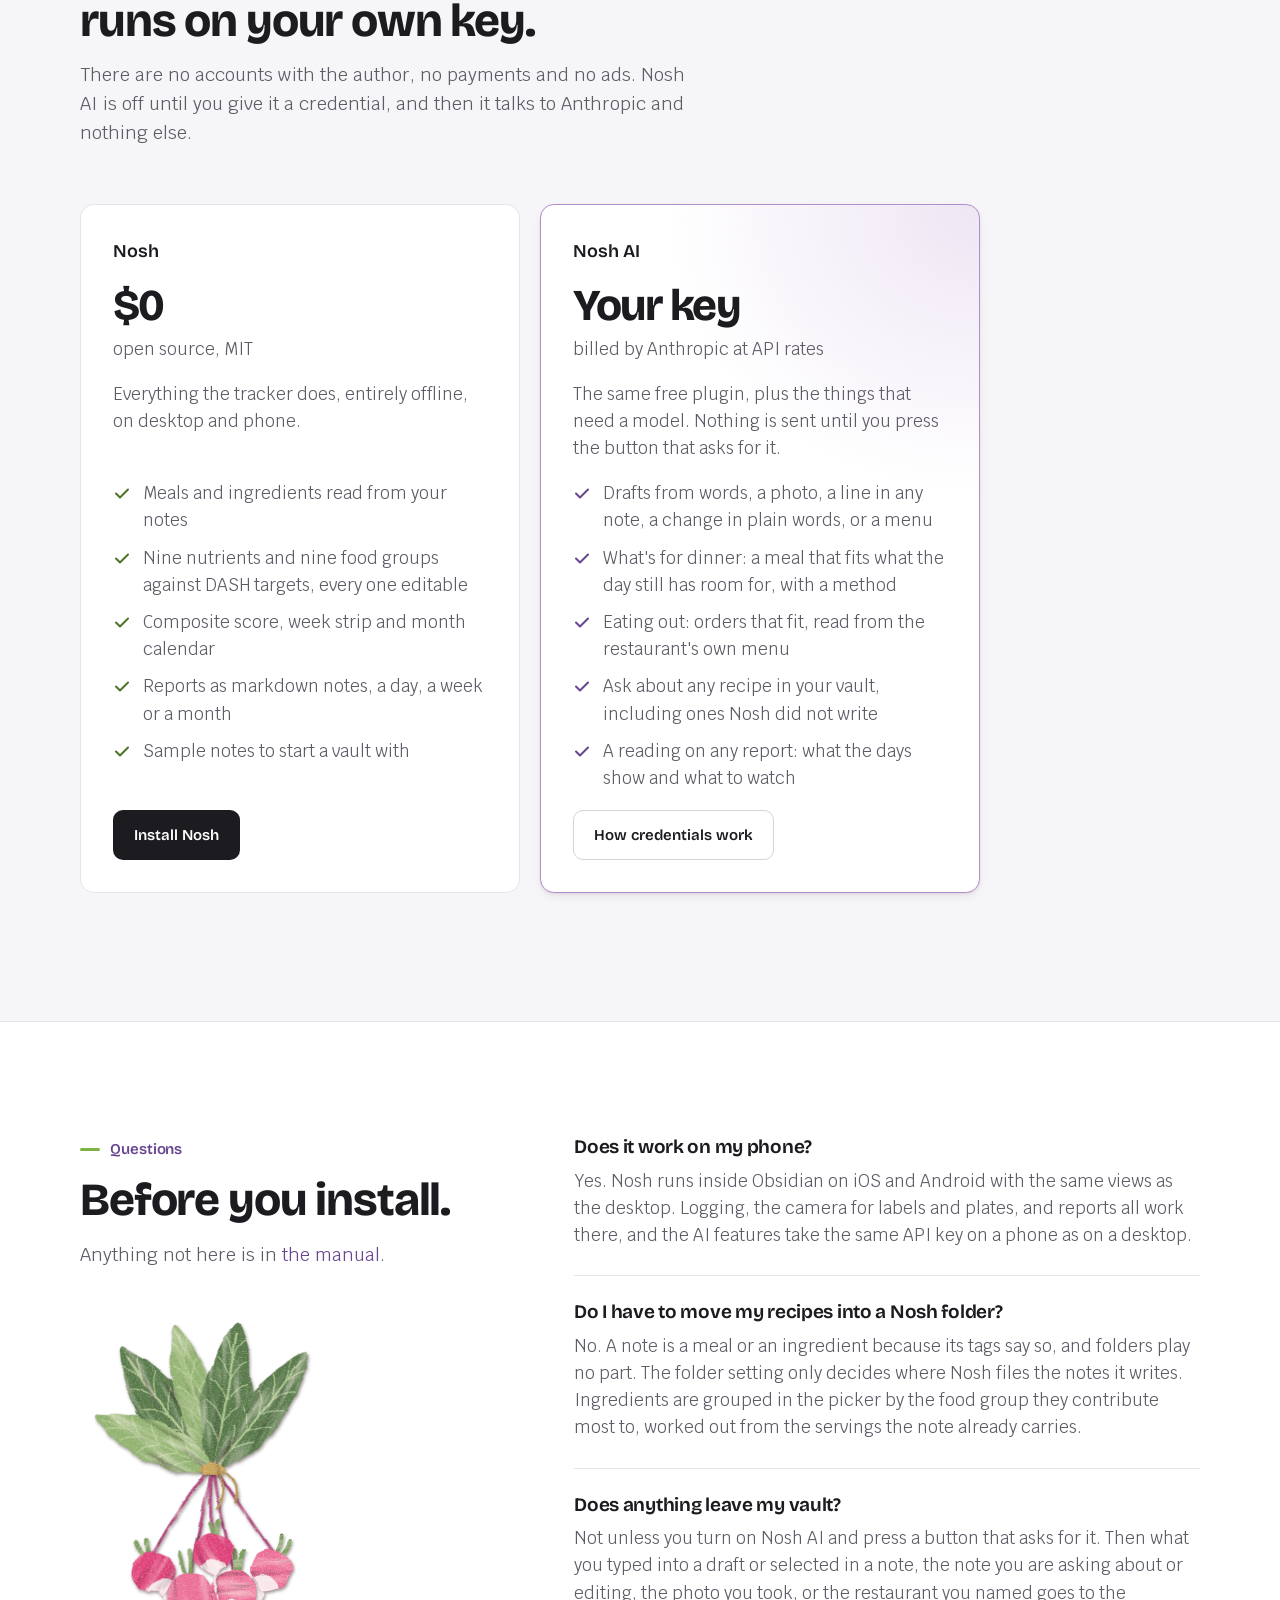
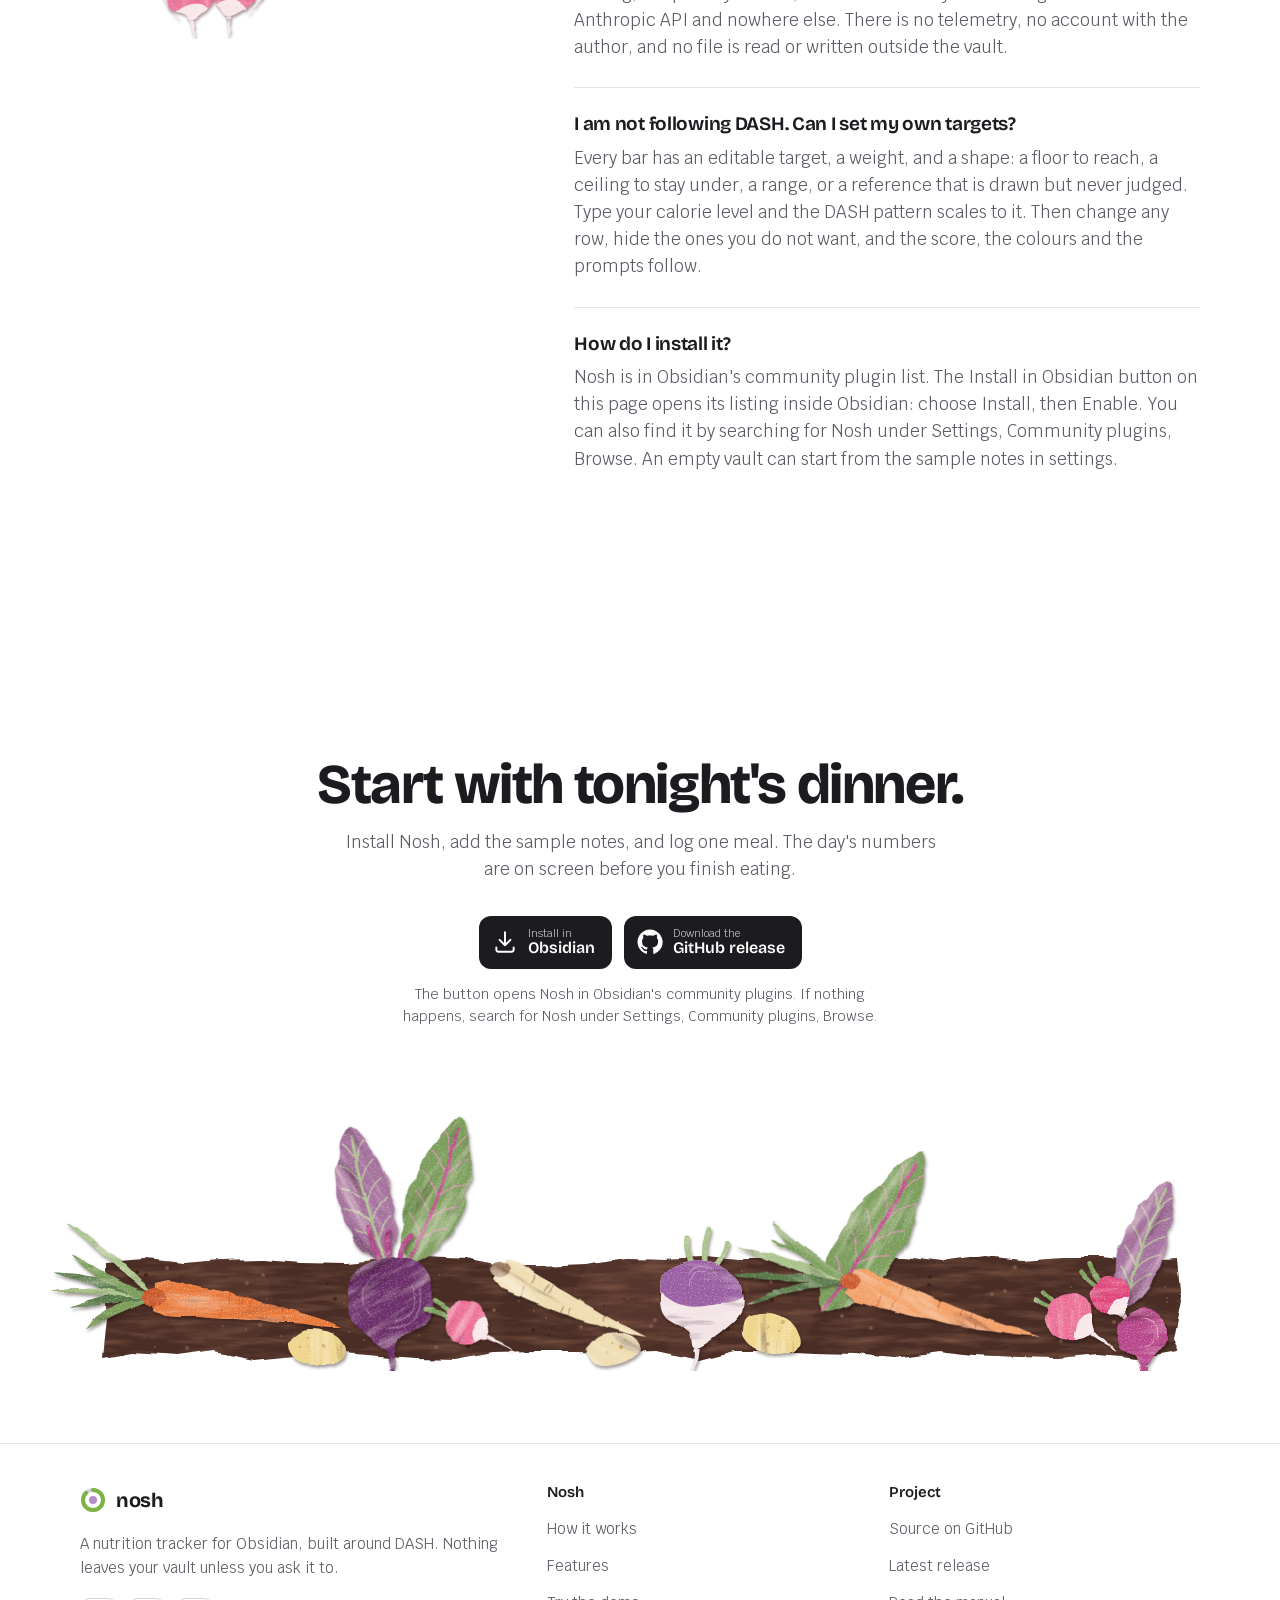
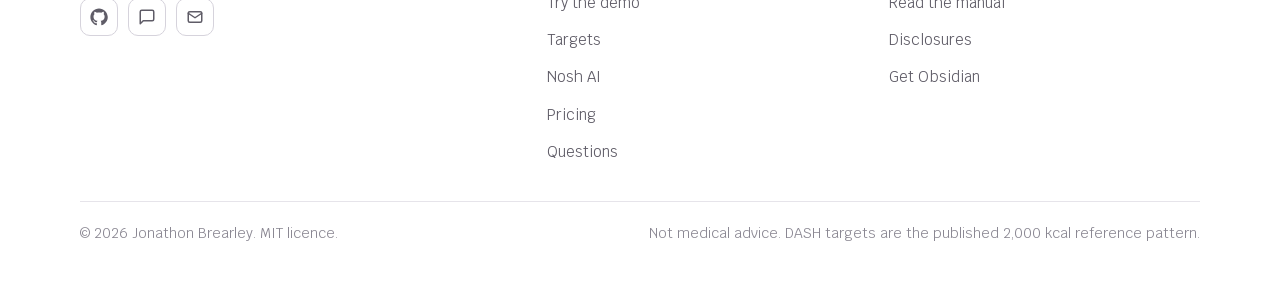
==== commit 30e01dfd: "Site: tighten the copy across the hero, steps, features and drafting Shorter, plainer descriptions o" ====
--- a/site/index.html
+++ b/site/index.html
@@ -595,8 +595,6 @@
 .way h3 { font-family: var(--font-head); font-weight: 700; font-size: 1.0625rem; letter-spacing: -0.01em; line-height: 1.2; }
 .way h3 small { display: block; margin-top: 3px; font-family: var(--font-body); font-weight: 500; font-size: 0.8125rem; letter-spacing: 0; color: var(--accent-text); }
 .way p { color: var(--text-2); font-size: 0.9375rem; text-wrap: pretty; }
-.ways-note { grid-column: 1 / -1; margin-top: 4px; color: var(--text-2); font-size: 0.9375rem; text-wrap: pretty; }
-.ways-note b { color: var(--text); font-family: var(--font-head); font-weight: 600; }
 .ai-facts { margin-top: clamp(40px, 6vw, 64px); padding-top: 28px; border-top: 1px solid var(--rule); display: grid; grid-template-columns: repeat(3, 1fr); gap: clamp(20px, 4vw, 48px); }
 .ai-fact { display: flex; gap: 12px; align-items: flex-start; color: var(--text-2); font-size: 0.9375rem; text-wrap: pretty; }
 .ai-fact svg { flex: none; width: 20px; height: 20px; margin-top: 2px; color: var(--accent-text); }
@@ -622,7 +620,6 @@
   .ways { display: flex; overflow-x: auto; scroll-snap-type: x mandatory; padding: 4px 16px 20px; margin-inline: -16px; scrollbar-width: none; scroll-padding-inline: 16px; }
   .ways::-webkit-scrollbar { display: none; }
   .way { flex: 0 0 min(78%, 300px); scroll-snap-align: start; }
-  .ways-note { flex: 0 0 min(78%, 300px); align-self: center; scroll-snap-align: start; }
 }
 
 /* ---------- Pricing ---------- */
@@ -742,7 +739,7 @@
   <div class="wrap">
     <div class="hero-copy">
       <h1 id="hero-title" class="reveal" style="--i:0"><span class="hero-name">nosh</span><span class="hero-verbs">log. see. adjust.</span></h1>
-      <p class="reveal" style="--i:1">Nosh reads the meals and ingredients you keep as notes in Obsidian, adds them up as you eat, and draws them against DASH targets. On your desk and on your phone.</p>
+      <p class="reveal" style="--i:1">Nosh uses notes in Obsidian, defined as meals and ingredients, to track macros, nutrition, and progress. Seamless between your desk and your phone, synced along with your vault.</p>
       <div class="hero-cta reveal" style="--i:2">
         <a class="btn btn-store" href="obsidian://show-plugin?id=nosh">
           <svg viewBox="0 0 24 24" fill="none" stroke="currentColor" stroke-width="1.8" stroke-linecap="round" stroke-linejoin="round" aria-hidden="true"><path d="M12 3v12M7 10l5 5 5-5"/><path d="M4 17v2a2 2 0 0 0 2 2h12a2 2 0 0 0 2-2v-2"/></svg>
@@ -755,7 +752,7 @@
       </div>
       <p class="hero-note reveal" style="--i:3">Free and open source. Runs inside Obsidian on desktop, iOS and Android.</p>
       <div class="stats reveal" style="--i:4">
-        <div class="stat"><b class="num" data-count="9">0</b><span>nutrients DASH is judged on</span></div>
+        <div class="stat"><b class="num" data-count="9">0</b><span>macros and nutrients tracked</span></div>
         <div class="stat"><b class="num" data-count="9">0</b><span>food groups, counted in servings</span></div>
         <div class="stat"><b class="num" data-count="0">0</b><span>accounts, payments or ads</span></div>
       </div>
@@ -810,7 +807,7 @@
       <article class="step reveal" style="--i:0">
         <div class="step-n num">01</div>
         <h3>Log a food</h3>
-        <p>Pick when you are eating, then tick an ingredient or a saved meal from your own notes. Most breakfasts are the same breakfast, so yesterday's is one tap away.</p>
+        <p>Select a meal, then tick an ingredient or a saved meal from your notes.</p>
         <div class="step-art" aria-hidden="true">
           <div class="art-row"><span class="chk on"></span>Rolled oats<span class="qty num">1×</span></div>
           <div class="art-row"><span class="chk on"></span>Banana<span class="qty num">1×</span></div>
@@ -819,7 +816,7 @@
       <article class="step reveal" style="--i:1">
         <div class="step-n num">02</div>
         <h3>See your numbers</h3>
-        <p>Nine nutrients and nine food groups, each against its target. A score out of 100 sits on top, judged on pace, so half the day's calories with half the fibre still reads whole.</p>
+        <p>Visual progress across each macro, colored according to ceiling or floor. A score sits on top, calculated with a custom weighting function.</p>
         <div class="step-art" aria-hidden="true">
           <div class="art-bar"><div class="top"><span>Protein</span><small class="num">67 / 90 g</small></div><div class="track"><i style="--w:74%"></i></div></div>
           <div class="art-bar"><div class="top"><span>Fiber</span><small class="num">22 / 30 g</small></div><div class="track"><i class="neutral" style="--w:73%"></i></div></div>
@@ -828,7 +825,7 @@
       <article class="step reveal" style="--i:2">
         <div class="step-n num">03</div>
         <h3>Adjust tomorrow</h3>
-        <p>The week shows which days went green. A report names the food that brought the sodium, so the change is one ingredient, not a new diet.</p>
+        <p>The week shows a higher-level view of your progress, and what gaps need filling. A report for the day, the week and the month ties it all together in simple tables and optional AI analysis.</p>
         <div class="step-art" aria-hidden="true">
           <div class="art-week"><span class="g">M</span><span class="g">T</span><span class="a">W</span><span class="g">T</span><span class="r">F</span><span class="g">S</span><span>S</span></div>
         </div>
@@ -843,18 +840,18 @@
     <div class="section-head">
       <div class="eyebrow reveal">Features</div>
       <h2 id="features-title" class="reveal" style="--i:1">Built from notes you already keep.</h2>
-      <p class="reveal" style="--i:2">A note is a meal or an ingredient because its tags say so. Folders play no part, so a vault with recipes in it needs no rearranging.</p>
+      <p class="reveal" style="--i:2">A tag you choose marks a note for the Nosh sidebar. Folders play no part, so a vault with recipes in it needs no rearranging, only a tag and frontmatter.</p>
     </div>
 
     <!-- Feature 1: ingredient logging -->
     <article class="feature">
       <div class="feature-copy">
         <h3 class="reveal">Log by ingredient, or by the meal you saved</h3>
-        <p class="reveal" style="--i:1">The picker is organised by occasion. Tick ingredients one at a time, tick a saved meal, or build one out of parts and name it for next time. Every number describes one serving, and servings go up and down in halves.</p>
+        <p class="reveal" style="--i:1">The picker is organized by occasion. Tick ingredients one at a time, tick a saved meal, or build one out of parts and name it for next time.</p>
         <ul>
-          <li class="reveal" style="--i:2">Each occasion opens on what it has held lately, most recent first.</li>
-          <li class="reveal" style="--i:3">Copy yesterday's breakfast in one press while today's is still empty.</li>
-          <li class="reveal" style="--i:4">Correct one ingredient note and every meal built on it follows, on every day it was eaten.</li>
+          <li class="reveal" style="--i:2">Each occasion opens with the most recent first, so workday lunches are easy to add.</li>
+          <li class="reveal" style="--i:3">Copy yesterday's breakfast in one press.</li>
+          <li class="reveal" style="--i:4">Notes are live synced across days. If you find a mistake, or want to update a macro, it updates across logged days.</li>
         </ul>
       </div>
       <div class="feature-media reveal">
@@ -890,7 +887,7 @@
     <article class="feature">
       <div class="feature-copy">
         <h3 class="reveal">A score that knows what time it is</h3>
-        <p class="reveal" style="--i:1">Every bar is a floor, a ceiling or a range, and each pays out in proportion to how close it stands. The composite score is their weighted average. While the day's calories are still coming in, floors are measured against the share of the day you have eaten, so the number starts at 100 and moves with each meal.</p>
+        <p class="reveal" style="--i:1">Every bar is a floor, a ceiling or a range, and each pays out in proportion to how close it stands. The composite score is their weighted average. While the day's calories are still coming in, floors are measured against the share of the day you have eaten, so the number starts at 100 and moves with each meal. By default:</p>
         <ul>
           <li class="reveal" style="--i:2">Protein, fibre, potassium and calcium are floors. Sodium, fat and saturated fat are ceilings.</li>
           <li class="reveal" style="--i:3">Carbs are drawn grey and never judged. Calories only count when over.</li>
@@ -933,7 +930,7 @@
     <article class="feature">
       <div class="feature-copy">
         <h3 class="reveal">The week and the month, without blending them</h3>
-        <p class="reveal" style="--i:1">"Am I on track right now" and "did the pattern hold" are different questions, so Day, Week and Month are different tabs. The week is a row a day with its meals and calories. The month is a calendar, a square a day, with the bars drawn as lines too thin to read and coloured so you do not have to.</p>
+        <p class="reveal" style="--i:1">"Am I on track right now" and "did the pattern hold" are different questions, so Day, Week and Month are different tabs. The week is a row a day with its meals and calories. The month is a calendar: a graphical, high-level view.</p>
         <ul>
           <li class="reveal" style="--i:2">Nuts, legumes and sweets are weekly groups in DASH, and are scored against the week.</li>
           <li class="reveal" style="--i:3">A day you did not log is missing, not a zero.</li>
@@ -1146,24 +1143,24 @@
     <div class="section-head">
       <div class="eyebrow reveal">Nosh AI · optional</div>
       <h2 id="ai-title" class="reveal" style="--i:1">A draft from wherever the food turns up. Off until you say so.</h2>
-      <p class="reveal" style="--i:2">Give Nosh an Anthropic API key and drafting switches on. There is more than one way in, because food turns up in more than one place: a thought, a label, a line in your journal, a menu. Every way ends at the same card. Claude decides whether it was a meal or an ingredient, and nothing reaches your vault until you have read it.</p>
+      <p class="reveal" style="--i:2">Give Nosh an Anthropic API key and drafting switches on. There is more than one way to add to the log, because food turns up in more than one place: a thought, a label, a line in your journal, a menu. Claude intelligently decides whether to log a meal or an ingredient, and nothing reaches your vault until you review and accept.</p>
     </div>
 
     <ul class="ways" aria-label="Ways to make a draft">
       <li class="way reveal" style="--i:0">
         <span class="way-ic"><svg viewBox="0 0 24 24" fill="none" stroke="currentColor" stroke-width="1.8" stroke-linecap="round" stroke-linejoin="round" aria-hidden="true"><path d="M4 20h4L19 9l-4-4L4 16z"/><path d="M13.5 6.5l4 4"/></svg></span>
         <h3>Type it<small>Draft</small></h3>
-        <p>Press Draft above your meals and ingredients and say what you ate, how much if you know. "Two eggs scrambled in butter, a slice of sourdough."</p>
+        <p>Press Draft and say what you ate, how much if you know. "Two eggs scrambled in butter, a slice of sourdough."</p>
       </li>
       <li class="way reveal" style="--i:1">
         <span class="way-ic"><svg viewBox="0 0 24 24" fill="none" stroke="currentColor" stroke-width="1.8" stroke-linecap="round" stroke-linejoin="round" aria-hidden="true"><path d="M4 8h3l2-3h6l2 3h3v11H4z"/><circle cx="12" cy="13" r="3.5"/></svg></span>
         <h3>Photograph it<small>Camera</small></h3>
-        <p>A nutrition label is read rather than guessed at. A plate is estimated from what is on it. Add "half of it" and the portion follows.</p>
+        <p>A nutrition label is read rather than entered by hand. A plate is estimated from what is on it. Add "half of it" and the portion follows.</p>
       </li>
       <li class="way reveal" style="--i:2">
         <span class="way-ic"><svg viewBox="0 0 24 24" fill="none" stroke="currentColor" stroke-width="1.8" stroke-linecap="round" stroke-linejoin="round" aria-hidden="true"><path d="M6 3h9l5 5v13H6z"/><path d="M14 3v6h6M9 13h6M9 17h3"/></svg></span>
         <h3>Jot it anywhere<small>Add to log</small></h3>
-        <p>Select a line in your journal, or any note, and choose Add to log. It becomes a note, logged, and a link takes the place of the words.</p>
+        <p>Select a line in your journal, daily note or any note, right-click and choose Add to log, or run it from the command palette. It becomes a note, logged, and a link takes the place of the words.</p>
       </li>
       <li class="way reveal" style="--i:3">
         <span class="way-ic"><svg viewBox="0 0 24 24" fill="none" stroke="currentColor" stroke-width="1.8" stroke-linecap="round" stroke-linejoin="round" aria-hidden="true"><path d="M4 12a8 8 0 0 1 14-5.3M20 12a8 8 0 0 1-14 5.3"/><path d="M18 3v4h-4M6 21v-4h4"/></svg></span>
@@ -1173,9 +1170,8 @@
       <li class="way reveal" style="--i:4">
         <span class="way-ic"><svg viewBox="0 0 24 24" fill="none" stroke="currentColor" stroke-width="1.8" stroke-linecap="round" stroke-linejoin="round" aria-hidden="true"><path d="M7 3v8a2 2 0 0 0 4 0V3M9 11v10M16 21V3c2 1 3 3.5 3 7h-3"/></svg></span>
         <h3>Order it<small>Eating out</small></h3>
-        <p>Name the restaurant and Claude reads the menu for orders that fit what is left of your day. Afterwards the same button says Ate out there, and logs the one you had.</p>
+        <p>Name the restaurant and Claude reads the menu and recommends three orders that fit what is left of your day.</p>
       </li>
-      <li class="ways-note reveal" style="--i:5"><b>Nothing is lost to a stray tap.</b> Close a card by accident, or leave words unsent, and it waits under Drafts until you reopen it, so an answer you paid for is still there.</li>
     </ul>
     <div class="ai-grid">
       <div class="ai-media reveal">
@@ -1239,11 +1235,11 @@
       <div class="ai-list" role="group" aria-label="Nosh AI features. Choose one to show it on the phone.">
         <button class="ai-item reveal" style="--i:0" type="button" aria-pressed="true" data-screen="ai-screen-0">
           <span class="ic"><svg viewBox="0 0 24 24" fill="none" stroke="currentColor" stroke-width="1.8" stroke-linecap="round" stroke-linejoin="round" aria-hidden="true"><path d="M4 8V6a2 2 0 0 1 2-2h2M16 4h2a2 2 0 0 1 2 2v2M20 16v2a2 2 0 0 1-2 2h-2M8 20H6a2 2 0 0 1-2-2v-2"/><circle cx="12" cy="12" r="3.5"/></svg></span>
-          <span><span class="ai-h">The draft card</span><p>However it started, a draft comes back as ingredients with portions you can correct, and the nutrients are recomputed from the parts. Claude says whether it is a meal or an ingredient, and it is filed there.</p></span>
+          <span><span class="ai-h">The draft card</span><p>However it started, a draft comes back as ingredients with portions you can correct, and the nutrients are recomputed from the parts.</p></span>
         </button>
         <button class="ai-item reveal" style="--i:1" type="button" aria-pressed="false" data-screen="ai-screen-1">
           <span class="ic"><svg viewBox="0 0 24 24" fill="none" stroke="currentColor" stroke-width="1.8" stroke-linecap="round" stroke-linejoin="round" aria-hidden="true"><path d="M3 11h18M5 11a7 7 0 0 1 14 0M4 15h16l-1 4H5z"/></svg></span>
-          <span><span class="ai-h">What's for dinner?</span><p>Takes what the day still has room for and suggests a meal that fits, with a method. It knows which meals are still to come, and it asks how many you are cooking for and what needs using up before it starts.</p></span>
+          <span><span class="ai-h">What's for dinner?</span><p>Takes what you are missing and suggests a meal that fits, with a method. It knows which meals are still to come, and it asks how many you are cooking for and what needs using up before it starts.</p></span>
         </button>
         <button class="ai-item reveal" style="--i:2" type="button" aria-pressed="false" data-screen="ai-screen-2">
           <span class="ic"><svg viewBox="0 0 24 24" fill="none" stroke="currentColor" stroke-width="1.8" stroke-linecap="round" stroke-linejoin="round" aria-hidden="true"><path d="M21 12a8 8 0 0 1-11.6 7.1L4 20l1.1-4.6A8 8 0 1 1 21 12z"/><path d="M9.5 10.5a2.5 2.5 0 1 1 3.5 2.3c-.6.3-1 .8-1 1.4M12 17h.01"/></svg></span>
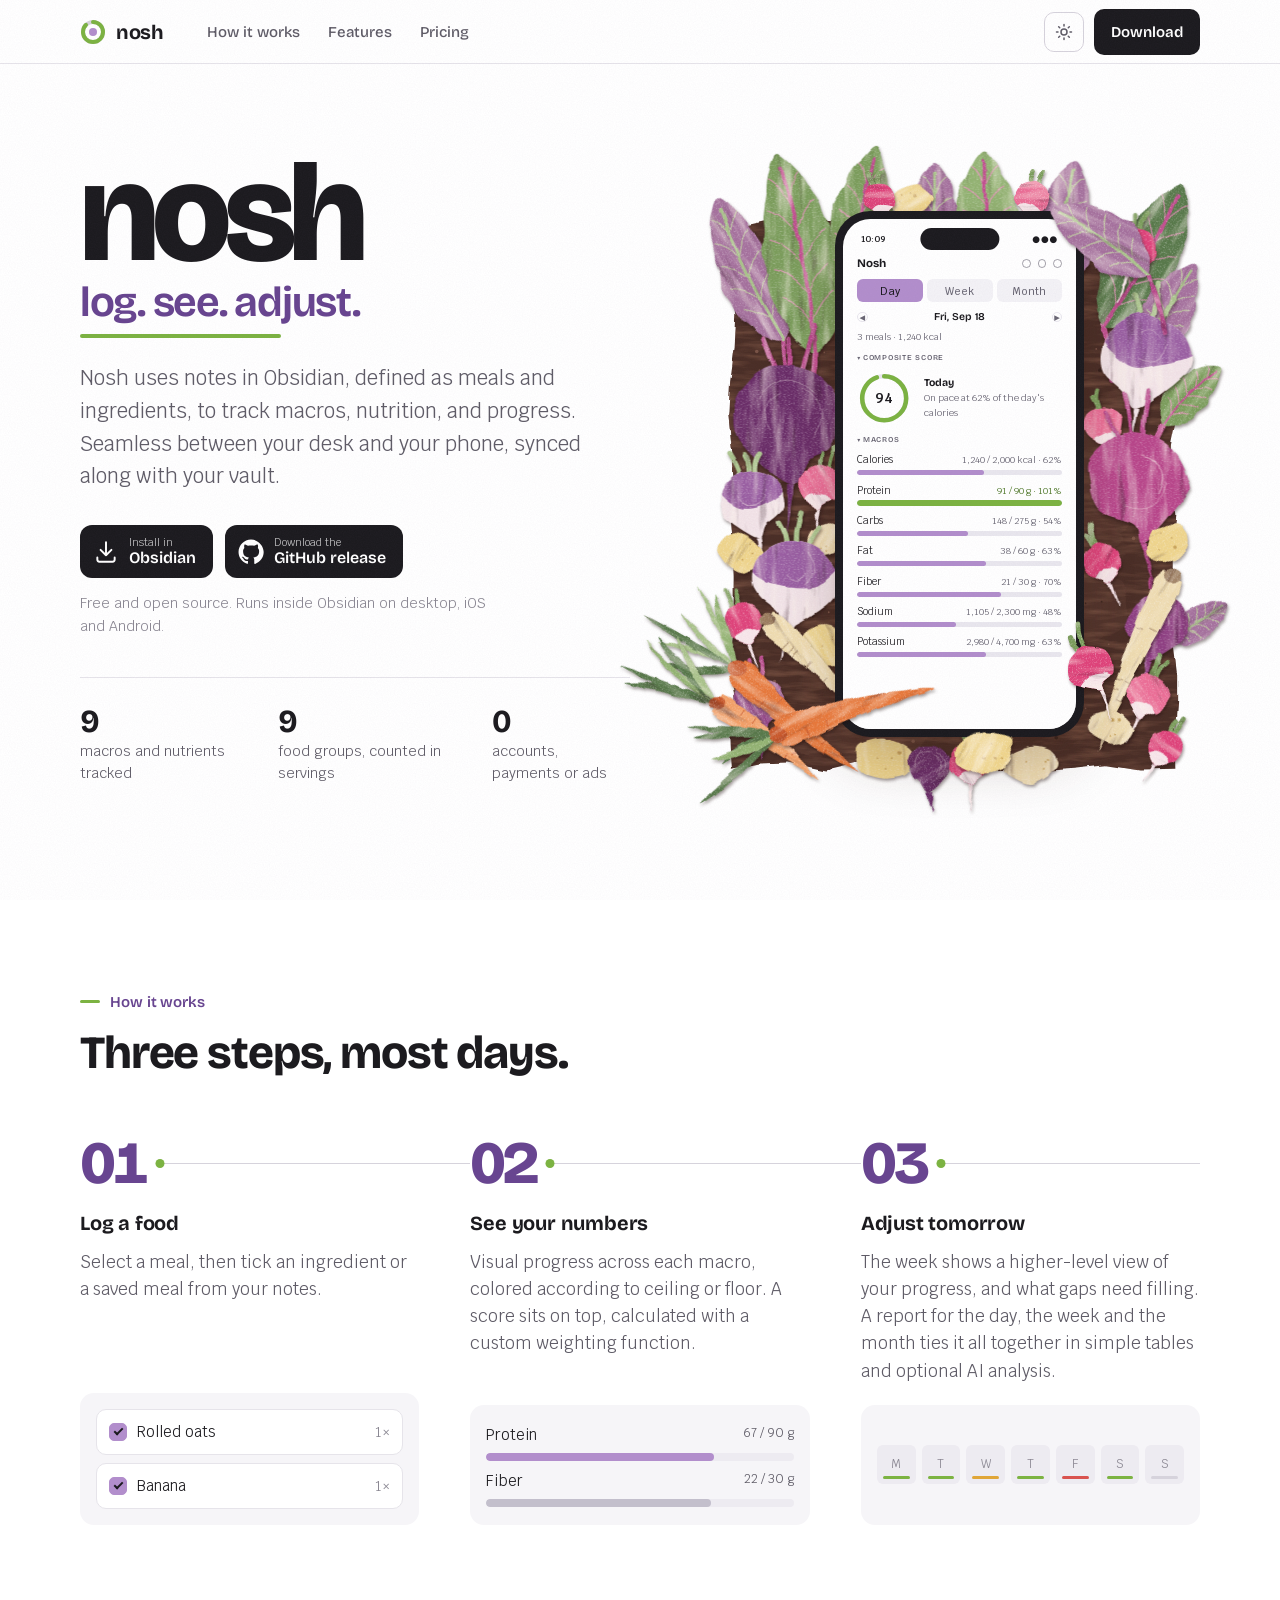
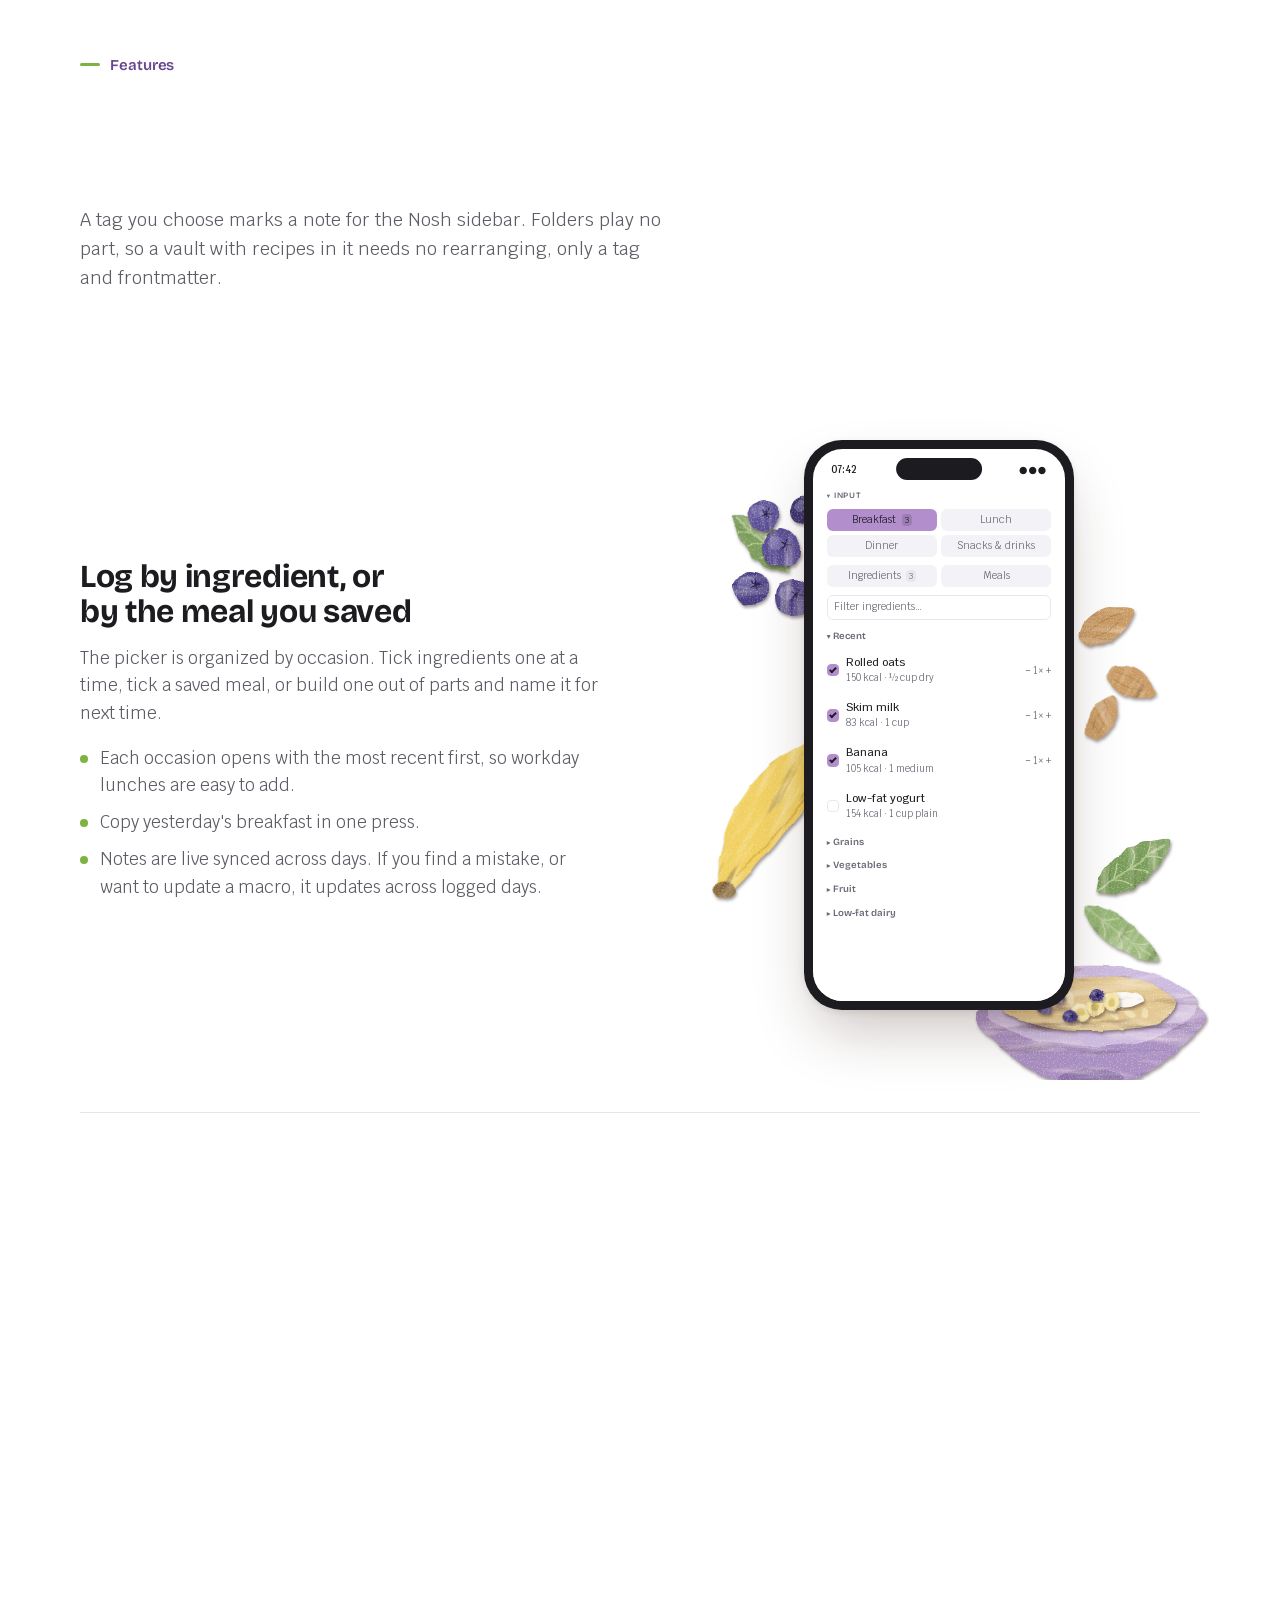
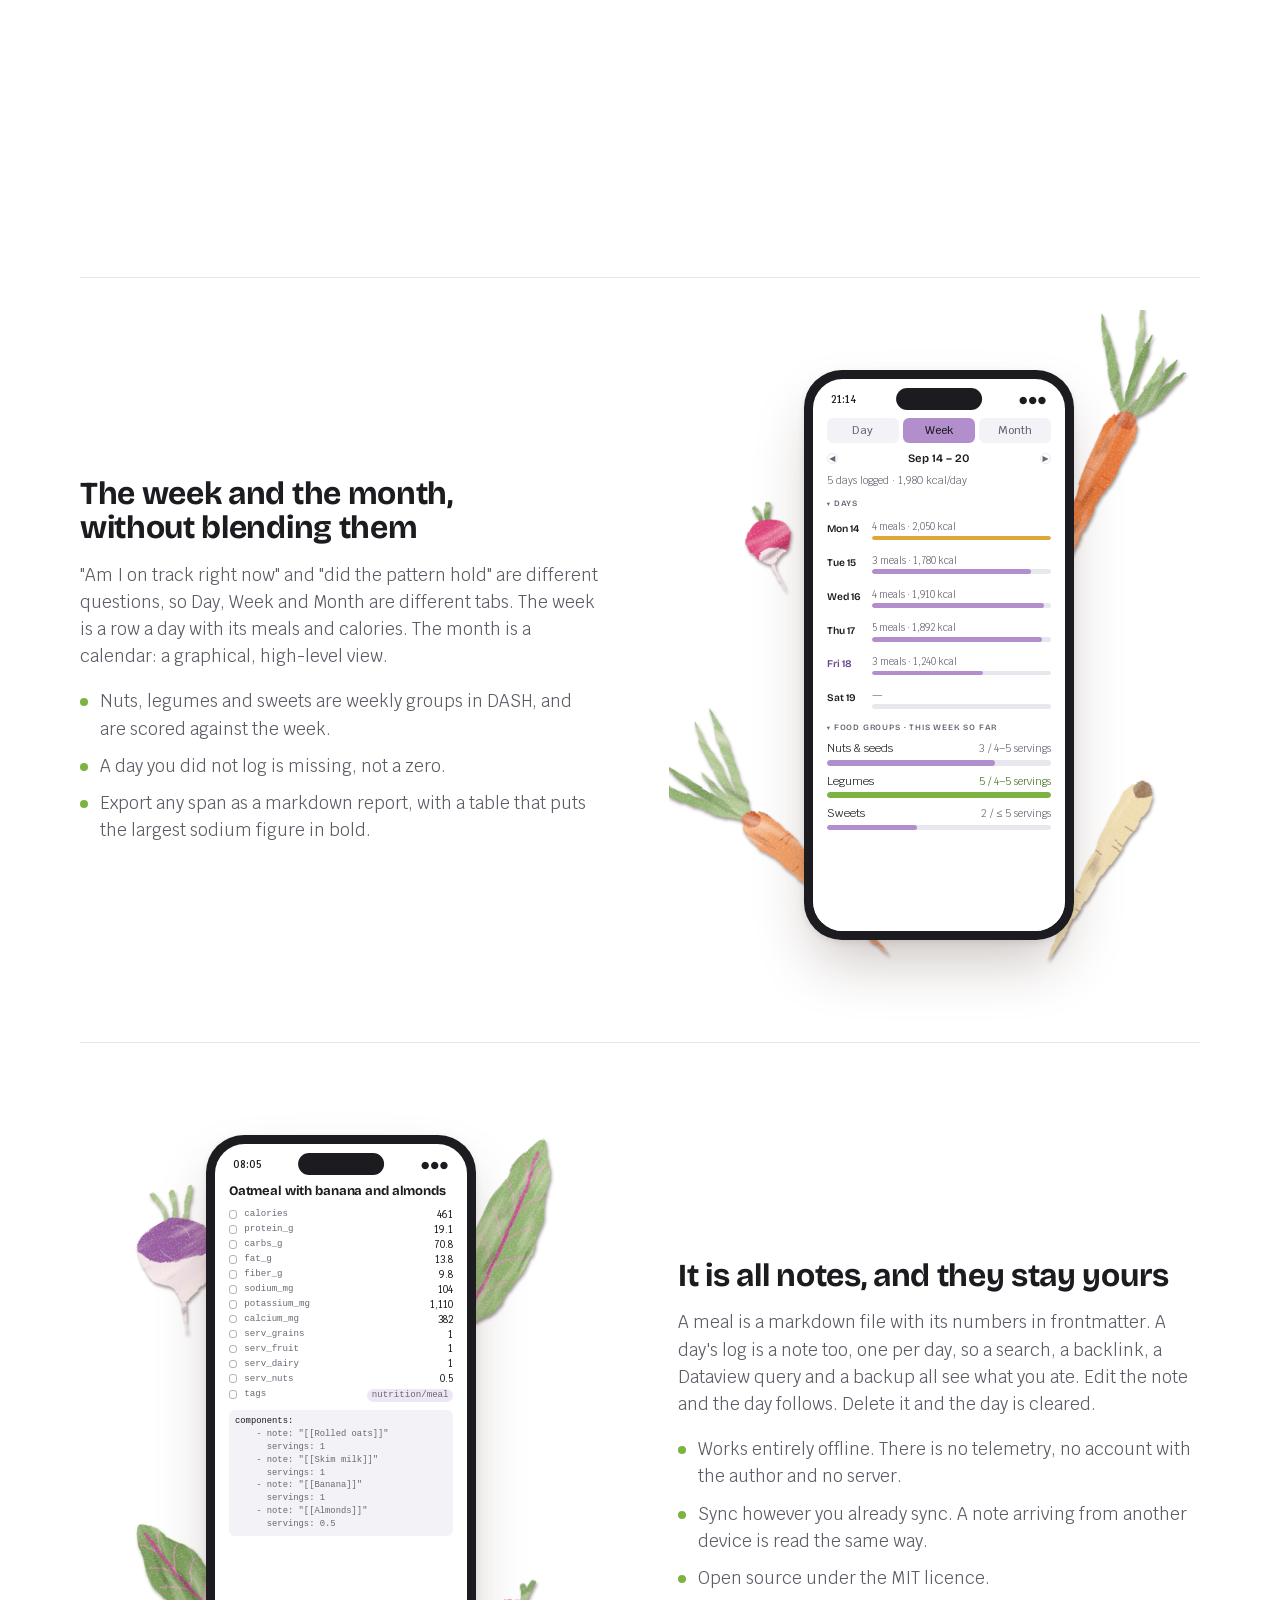
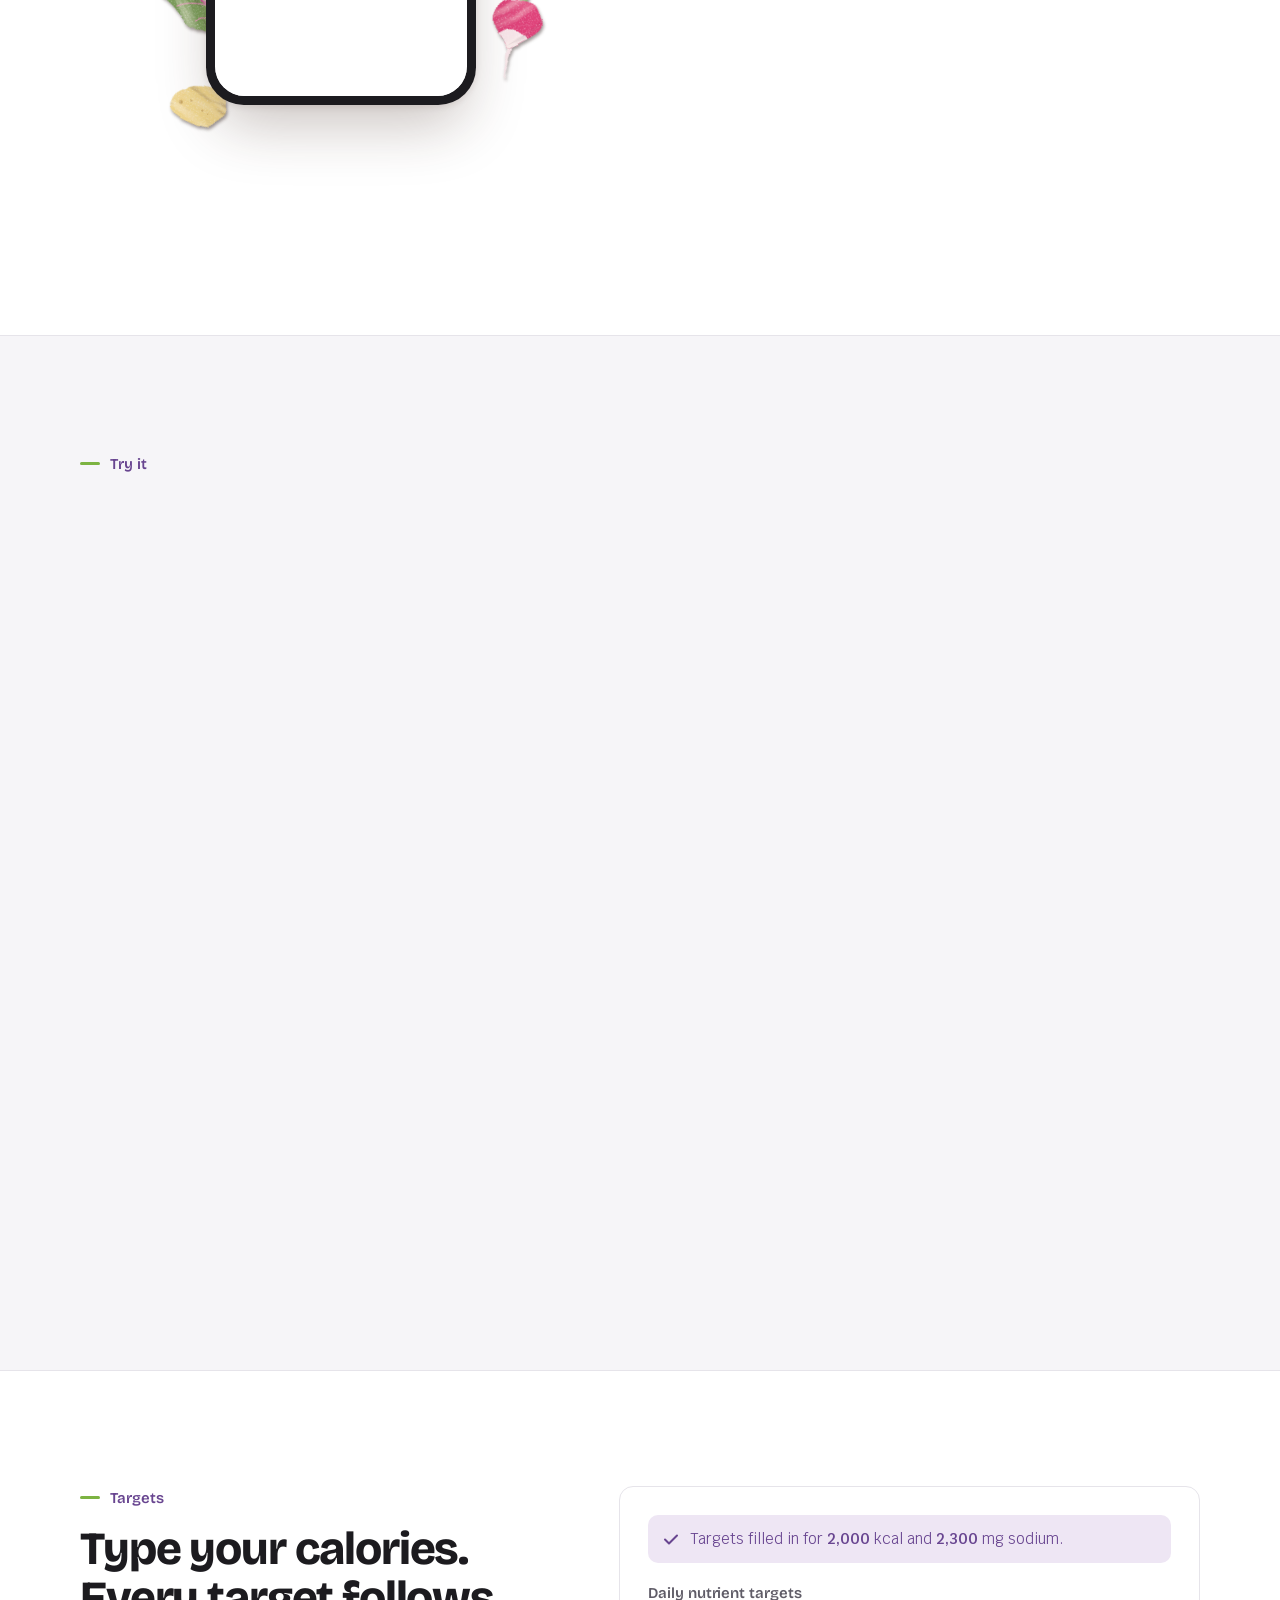
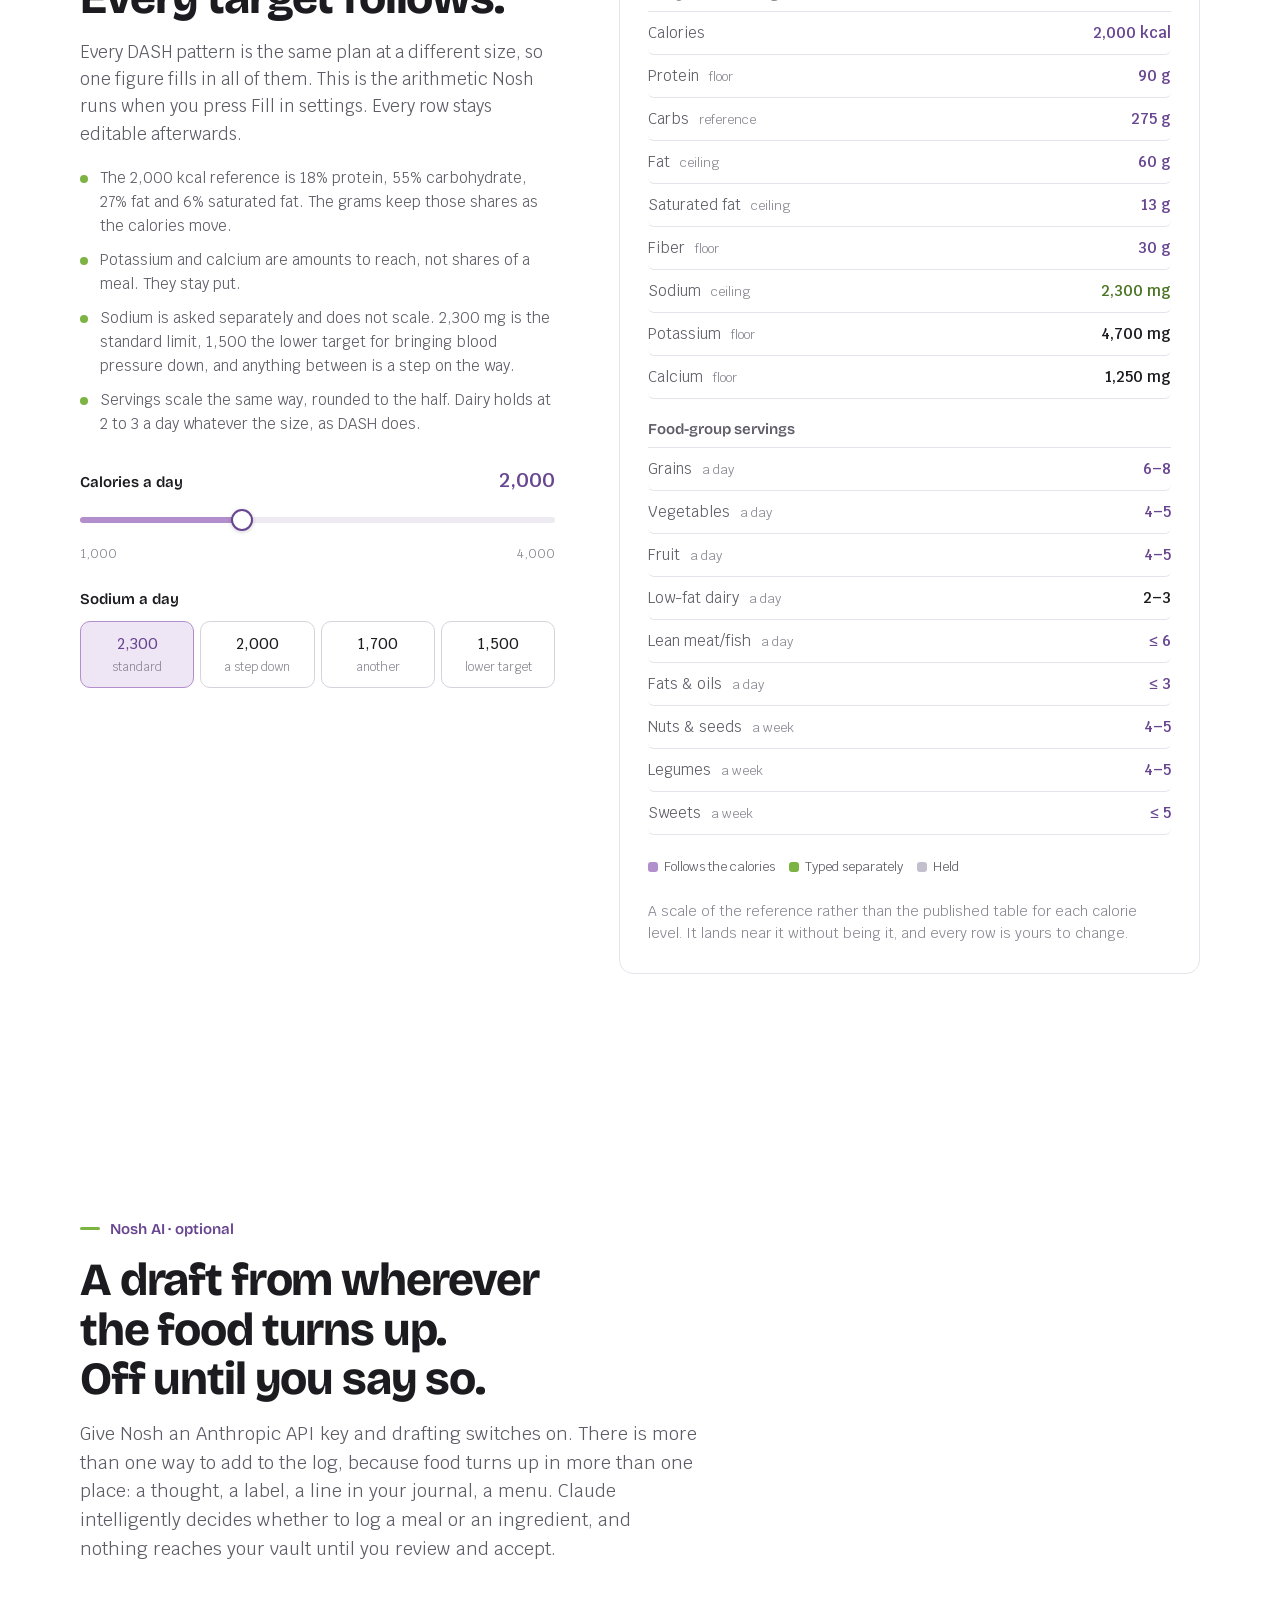
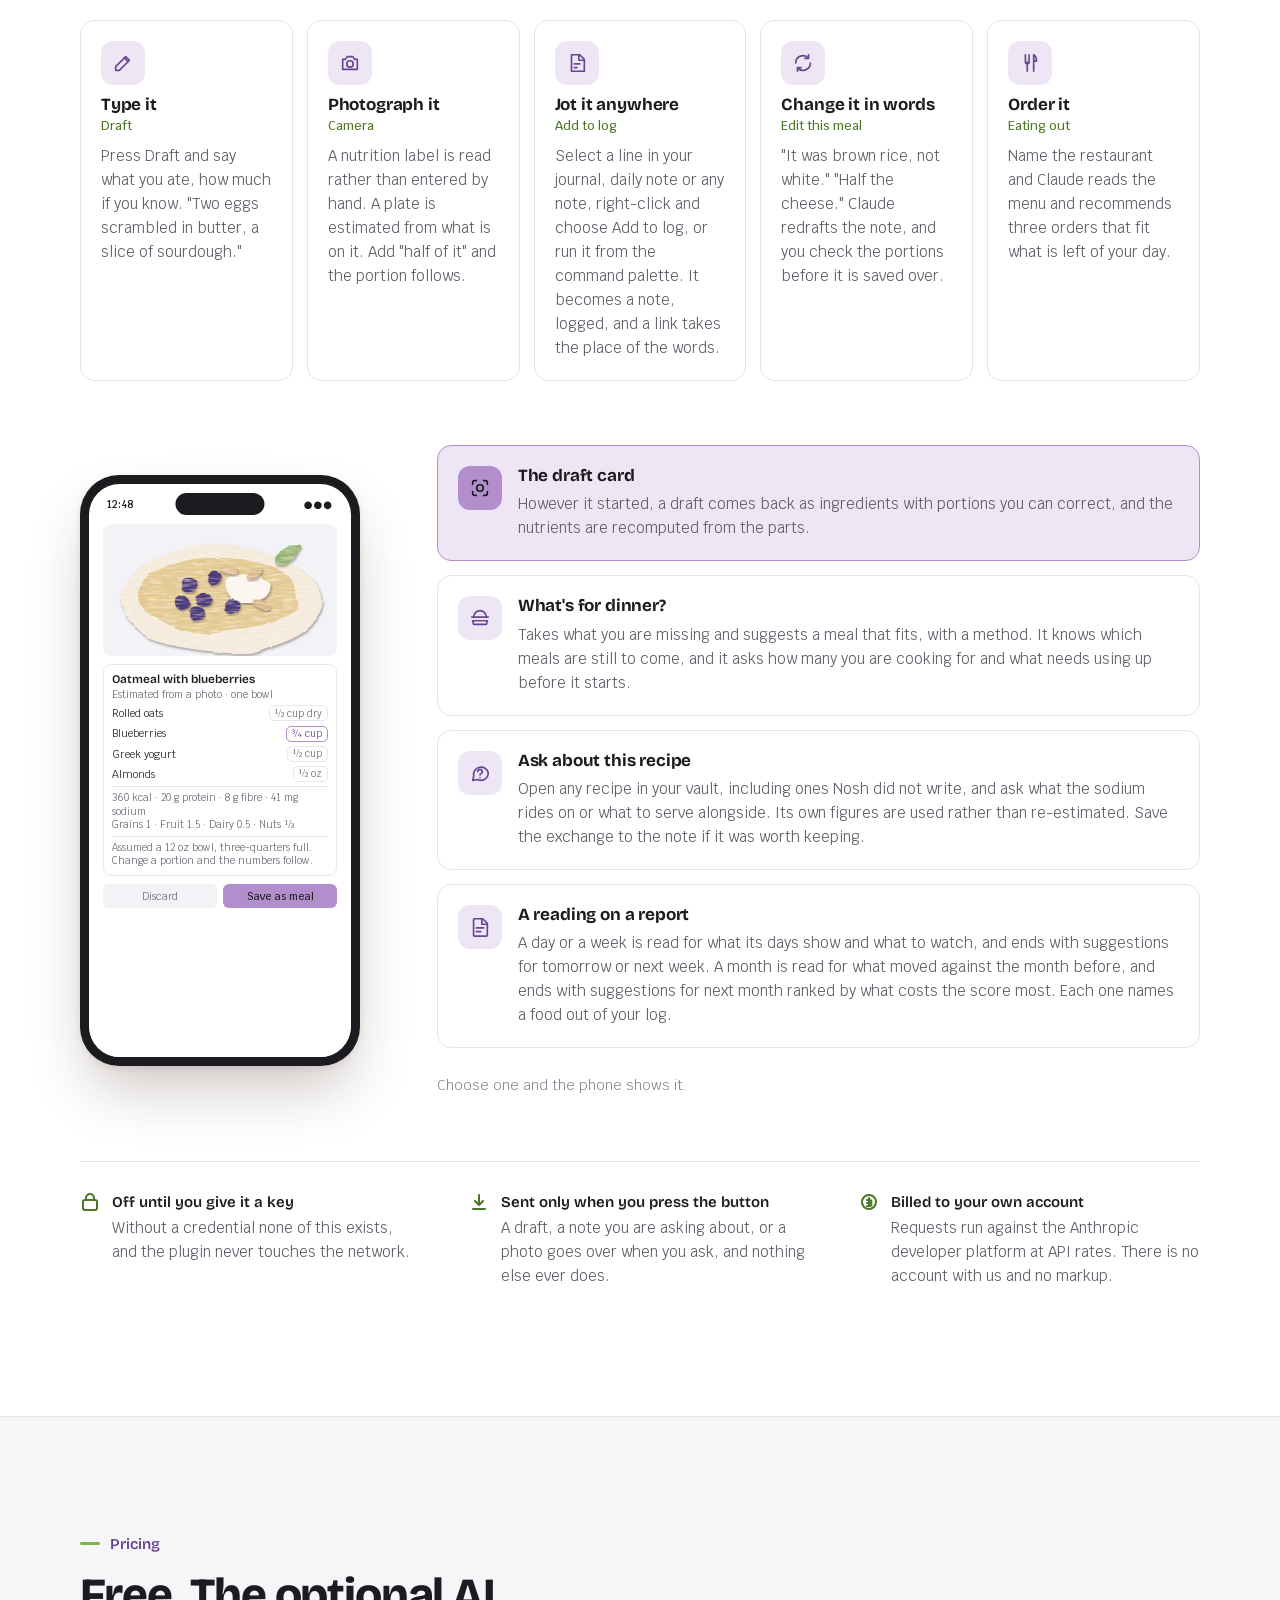
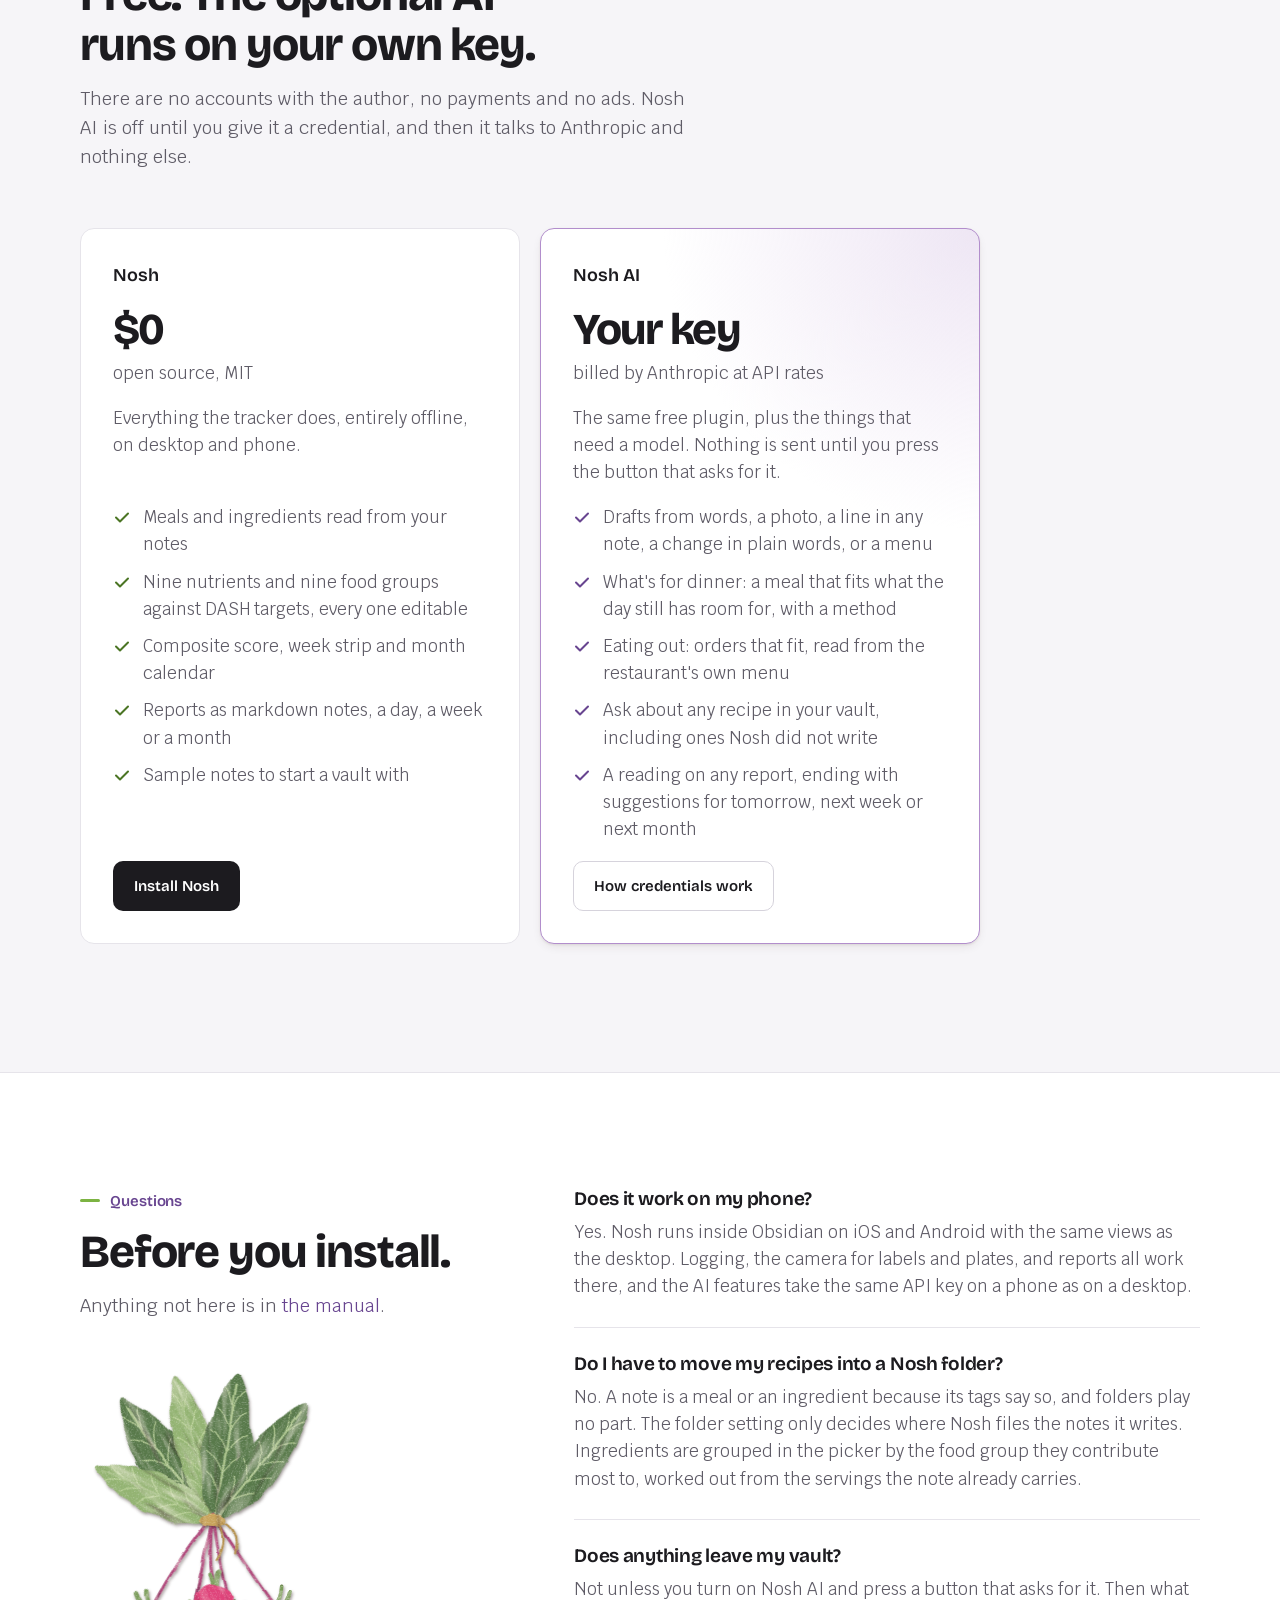
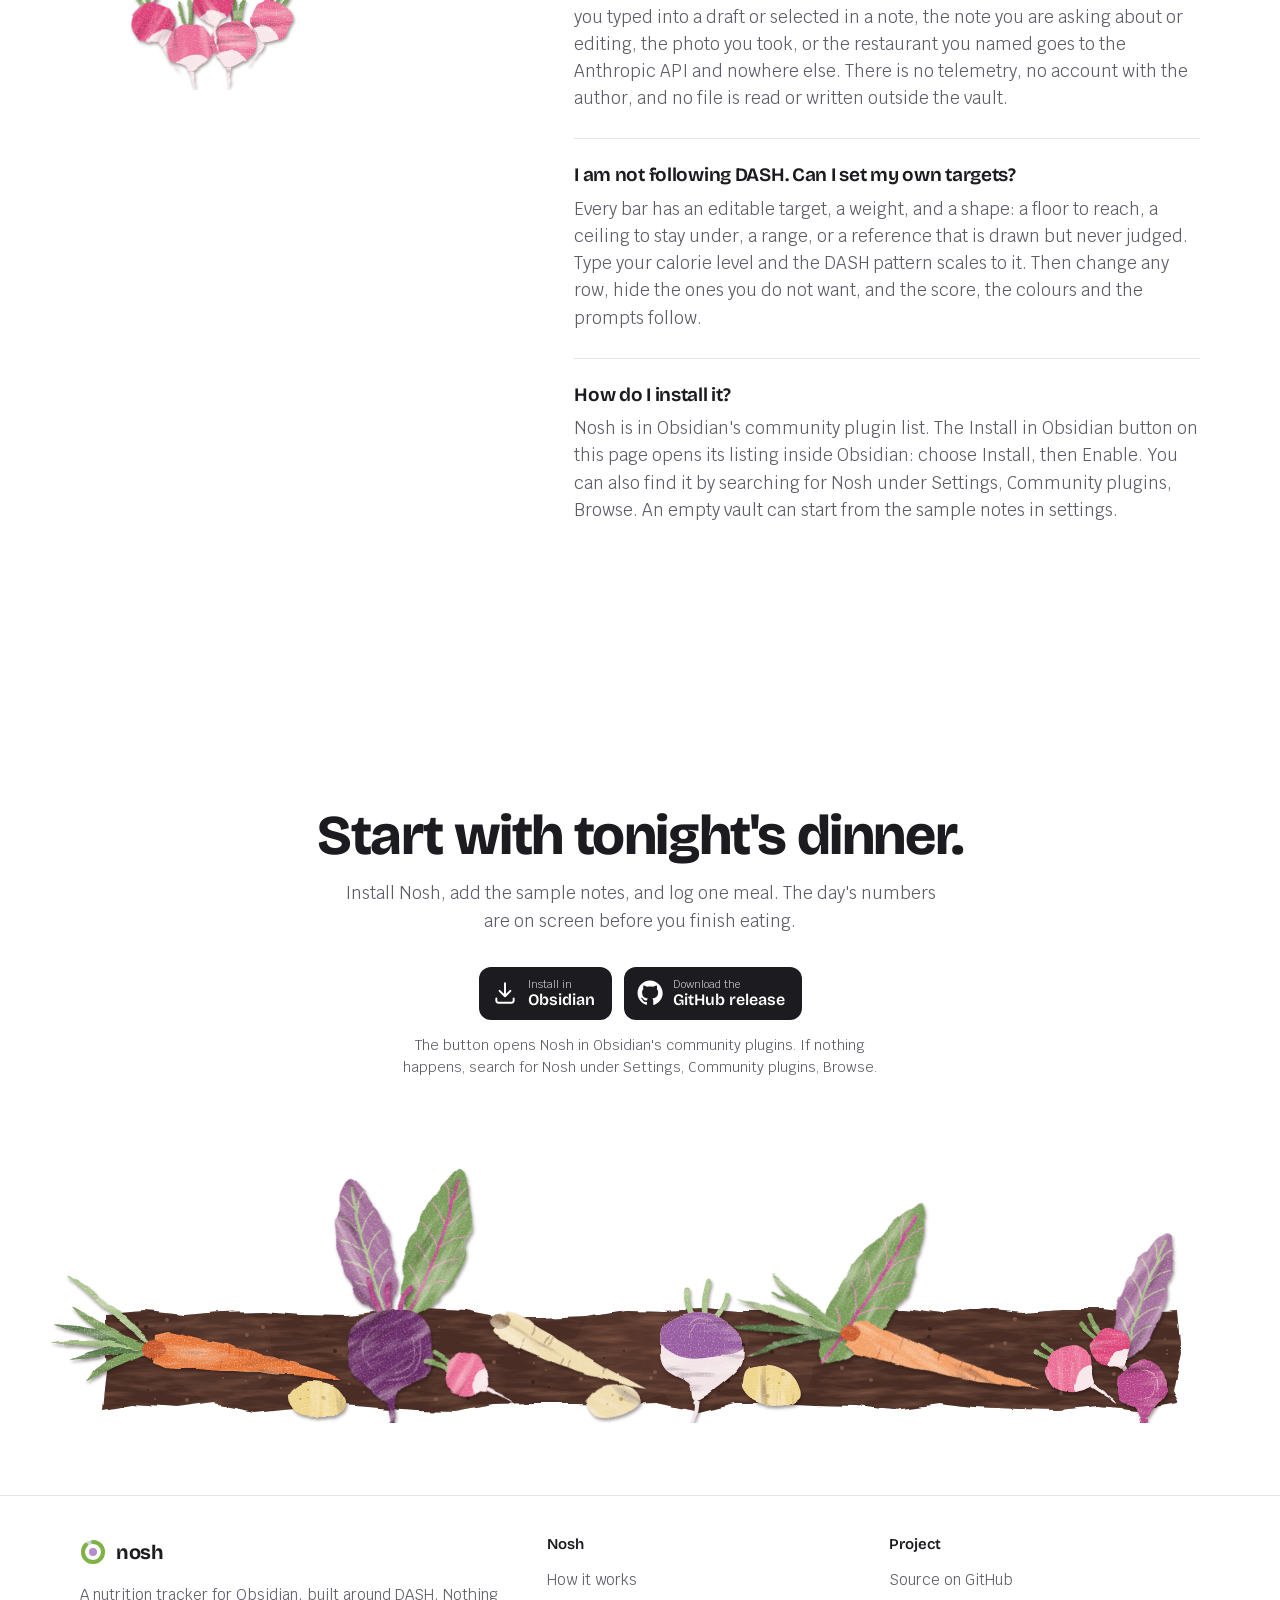
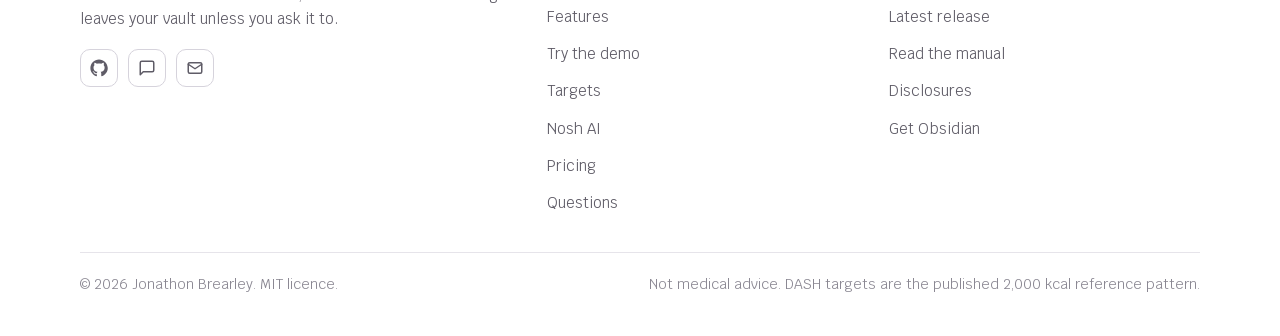
==== commit 0021fb82: "Reports: suggestions for tomorrow, next week or next month A reading now ends with two to four concr" ====
--- a/site/index.html
+++ b/site/index.html
@@ -1225,7 +1225,7 @@
               <div class="s-sub open">Reading</div>
               <div class="s-read"><b>Worth watching</b>Carbs at 128% came mostly from the baguette and the muesli. Sodium is fine at 60%, but two-thirds of it is the lunch salad's dressing.</div>
               <div class="s-read"><b>Working</b>Fibre reached 122% without effort. Lentils and the second banana carried it, with potassium along at 102%.</div>
-              <div class="s-read"><b>Next</b>Swap the baguette for the whole wheat bread already in your notes and carbs land inside the target.</div>
+              <div class="s-read"><b>Suggestions for tomorrow</b>Swap the baguette for the whole wheat bread already in your notes and carbs land inside the target.</div>
               <div class="s-meta">Read from the report's own tables. The numbers are the log; the interpretation is not.</div>
             </div>
             <div class="s-fade"></div>
@@ -1247,7 +1247,7 @@
         </button>
         <button class="ai-item reveal" style="--i:3" type="button" aria-pressed="false" data-screen="ai-screen-3">
           <span class="ic"><svg viewBox="0 0 24 24" fill="none" stroke="currentColor" stroke-width="1.8" stroke-linecap="round" stroke-linejoin="round" aria-hidden="true"><path d="M6 3h9l5 5v13a1 1 0 0 1-1 1H6a1 1 0 0 1-1-1V4a1 1 0 0 1 1-1z"/><path d="M14 3v6h6M8 13h8M8 17h5"/></svg></span>
-          <span><span class="ai-h">A reading on a report</span><p>A day or a week is read for what its days show and what to watch. A month is read for what moved against the month before, with ways to improve ranked by what costs the score most, each naming a food out of your log.</p></span>
+          <span><span class="ai-h">A reading on a report</span><p>A day or a week is read for what its days show and what to watch, and ends with suggestions for tomorrow or next week. A month is read for what moved against the month before, and ends with suggestions for next month ranked by what costs the score most. Each one names a food out of your log.</p></span>
         </button>
         <p class="ai-hint">Choose one and the phone shows it.</p>
       </div>
@@ -1291,7 +1291,7 @@
           <li><svg viewBox="0 0 18 18" fill="none" stroke="var(--primary-text)" stroke-width="2" stroke-linecap="round" stroke-linejoin="round" aria-hidden="true"><path d="M3 9.5l4 4 8-8"/></svg>What's for dinner: a meal that fits what the day still has room for, with a method</li>
           <li><svg viewBox="0 0 18 18" fill="none" stroke="var(--primary-text)" stroke-width="2" stroke-linecap="round" stroke-linejoin="round" aria-hidden="true"><path d="M3 9.5l4 4 8-8"/></svg>Eating out: orders that fit, read from the restaurant's own menu</li>
           <li><svg viewBox="0 0 18 18" fill="none" stroke="var(--primary-text)" stroke-width="2" stroke-linecap="round" stroke-linejoin="round" aria-hidden="true"><path d="M3 9.5l4 4 8-8"/></svg>Ask about any recipe in your vault, including ones Nosh did not write</li>
-          <li><svg viewBox="0 0 18 18" fill="none" stroke="var(--primary-text)" stroke-width="2" stroke-linecap="round" stroke-linejoin="round" aria-hidden="true"><path d="M3 9.5l4 4 8-8"/></svg>A reading on any report: what the days show and what to watch</li>
+          <li><svg viewBox="0 0 18 18" fill="none" stroke="var(--primary-text)" stroke-width="2" stroke-linecap="round" stroke-linejoin="round" aria-hidden="true"><path d="M3 9.5l4 4 8-8"/></svg>A reading on any report, ending with suggestions for tomorrow, next week or next month</li>
         </ul>
         <a class="btn btn-secondary" href="https://github.com/brearleyjonathon/nosh#credentials">How credentials work</a>
       </div>
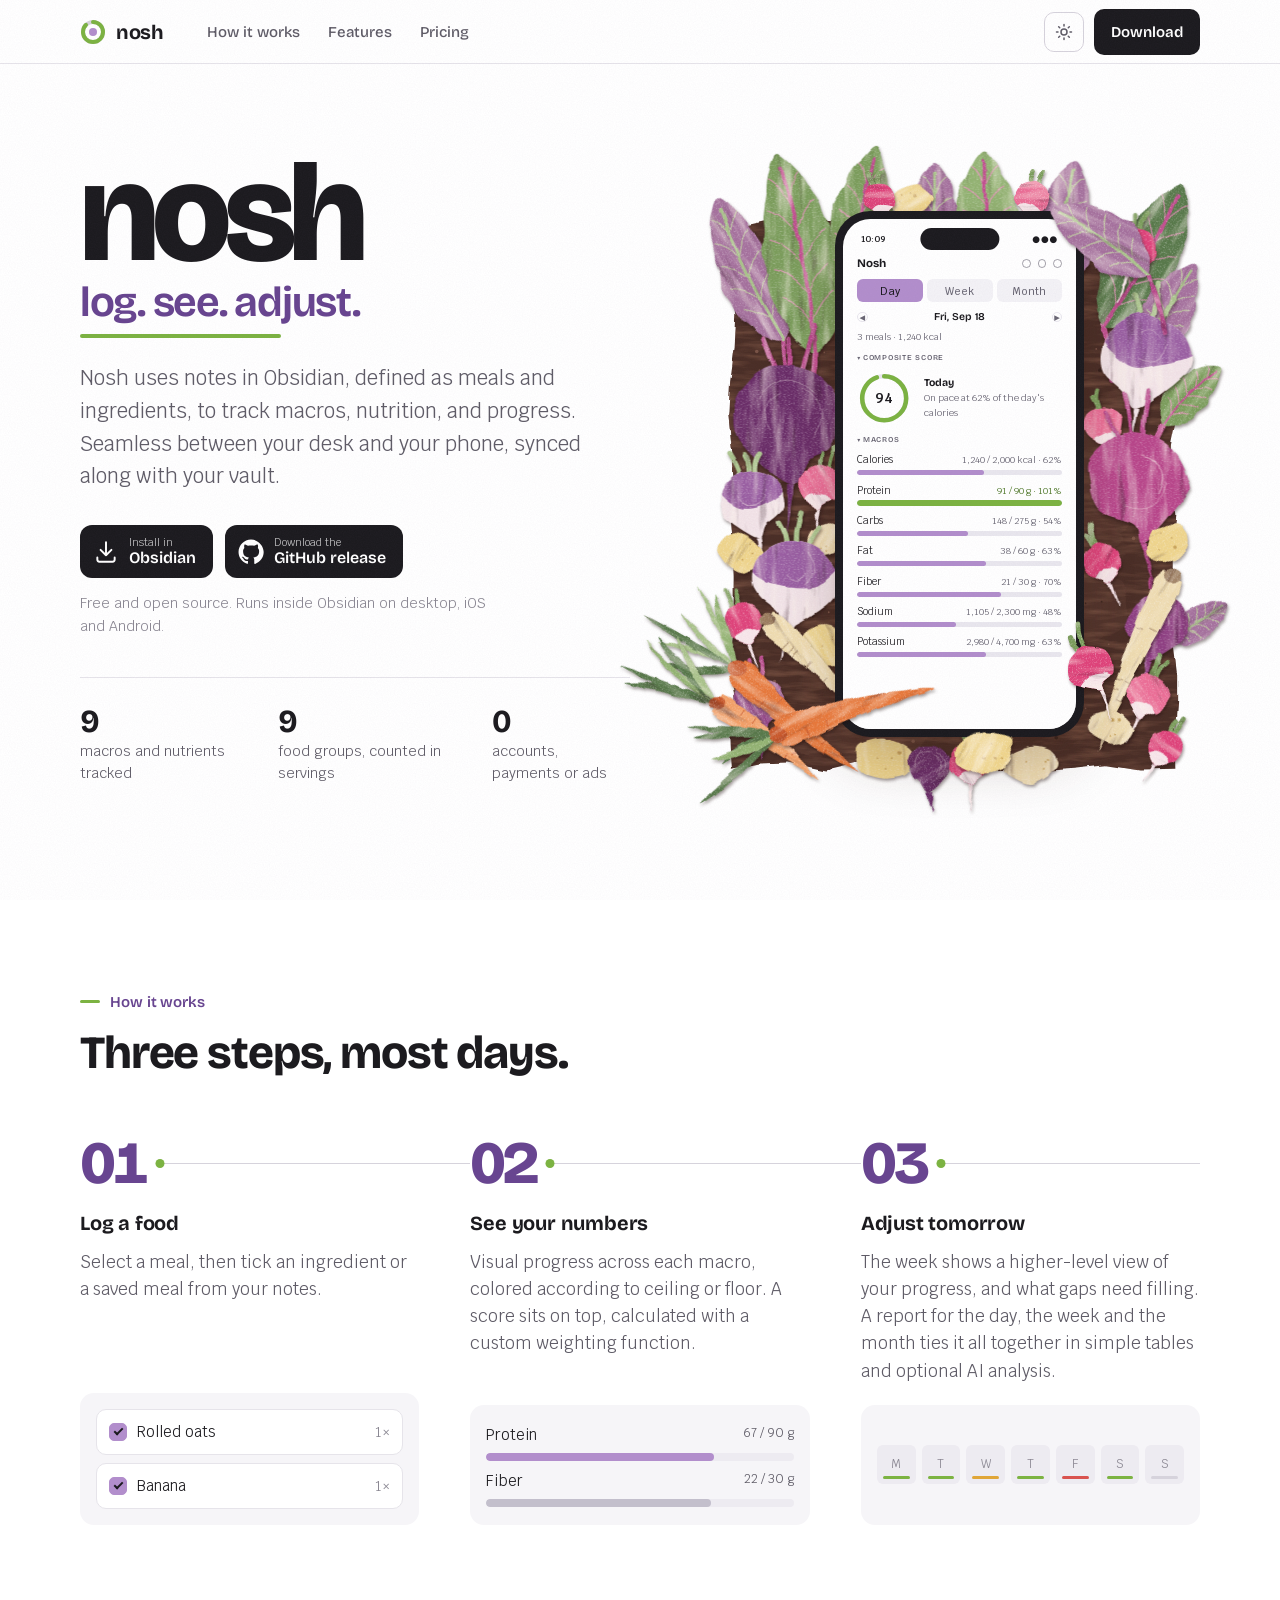
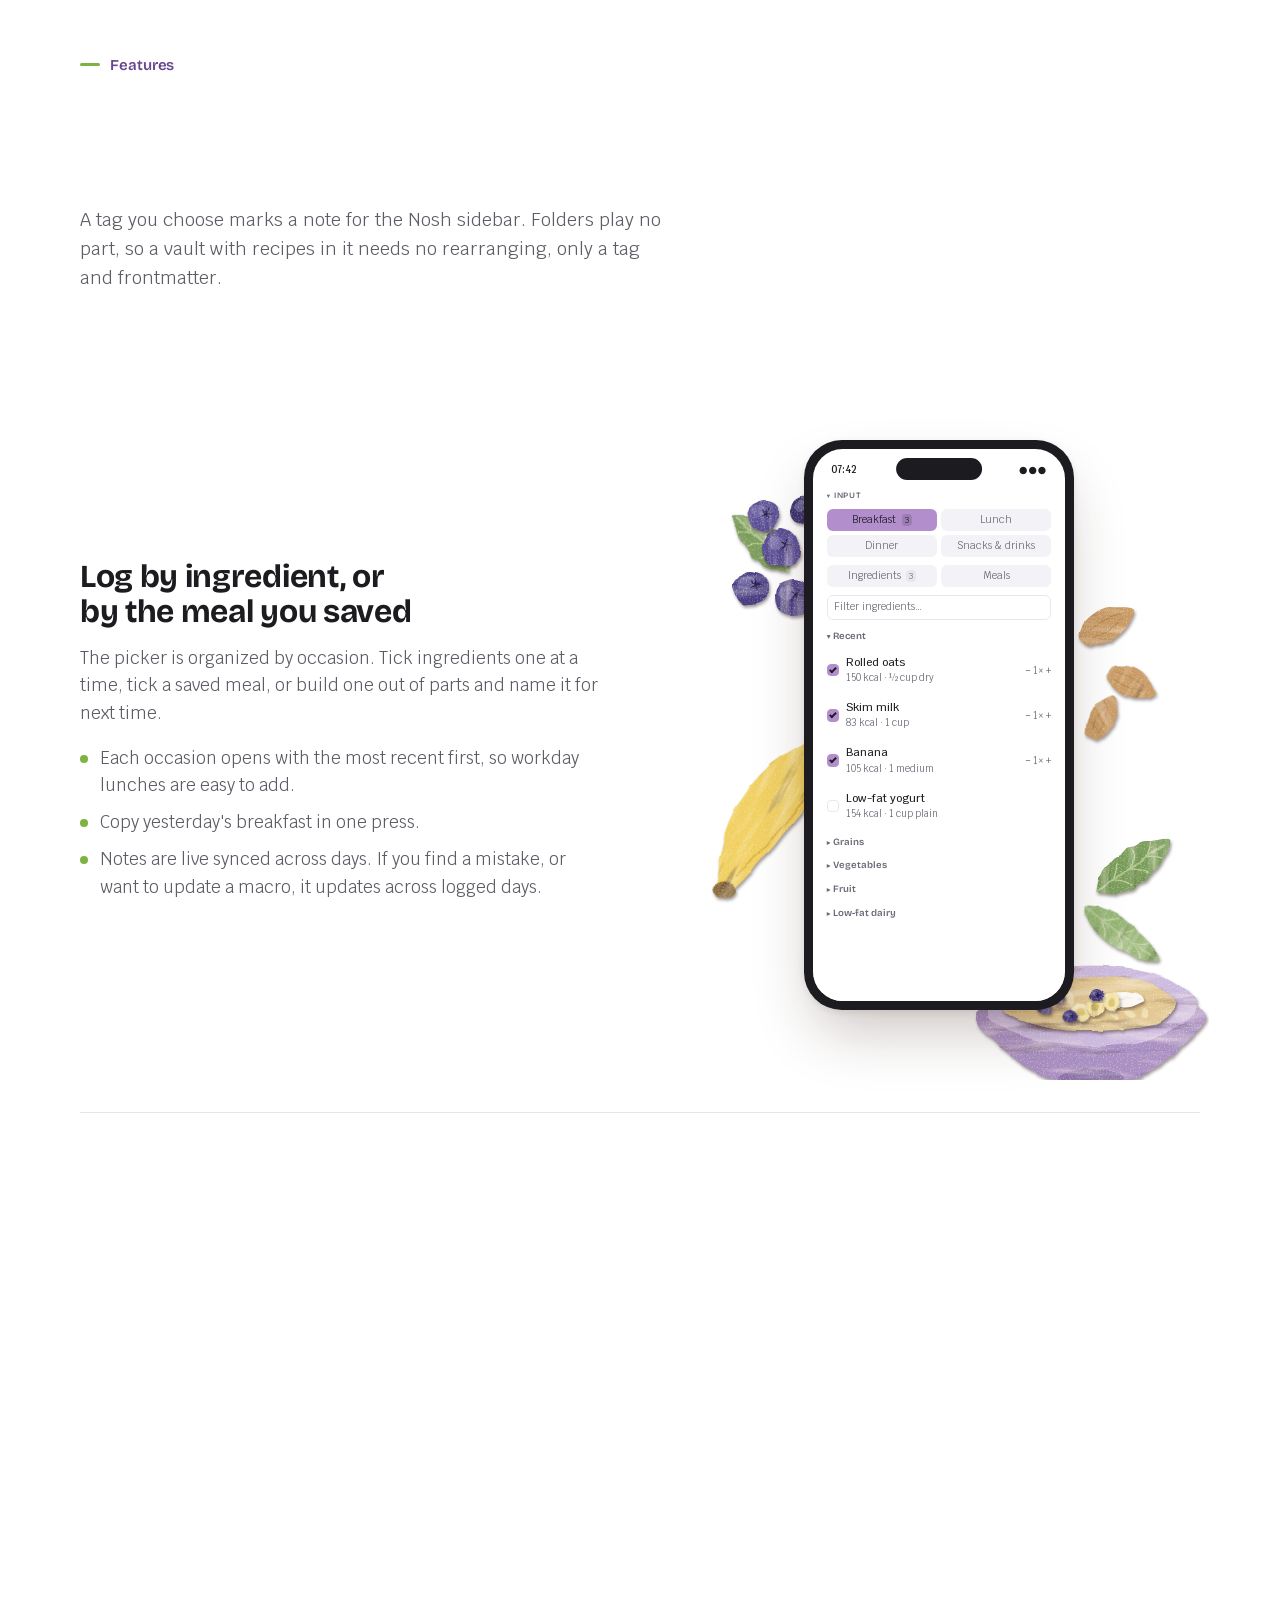
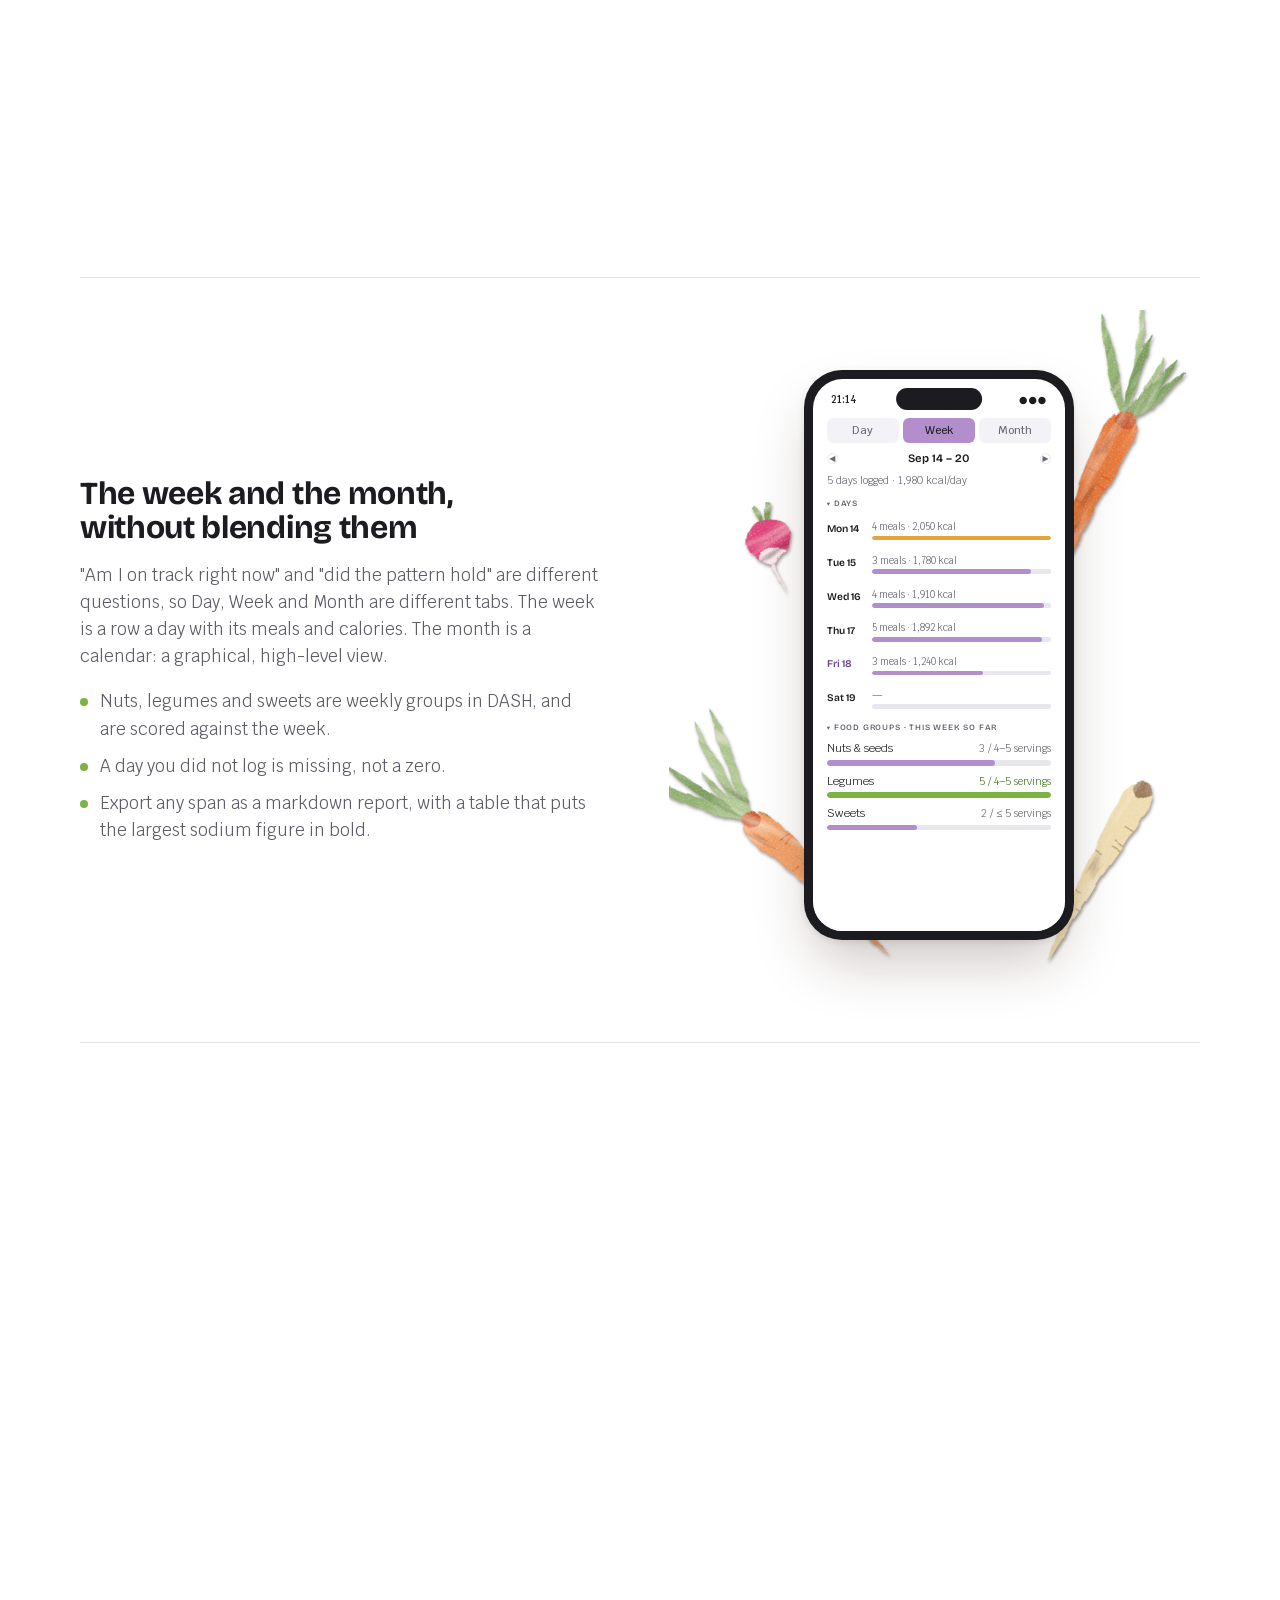
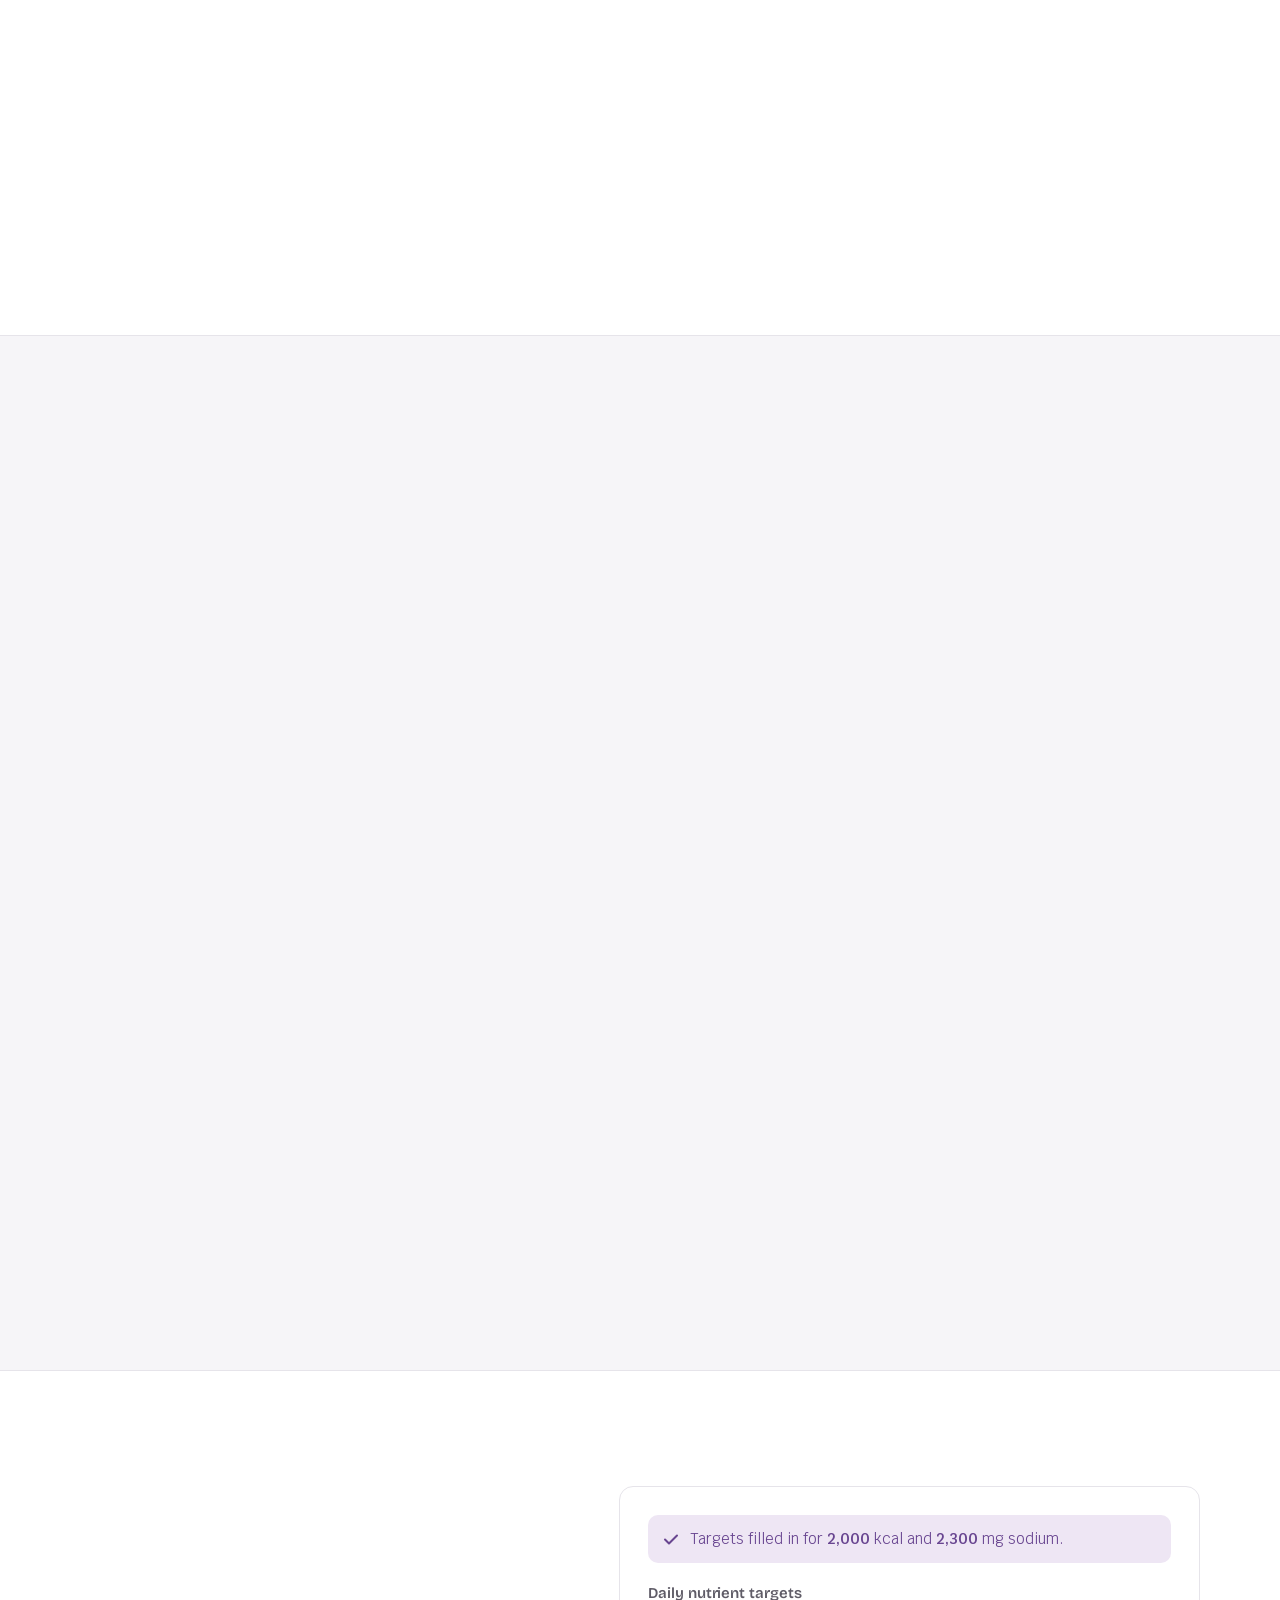
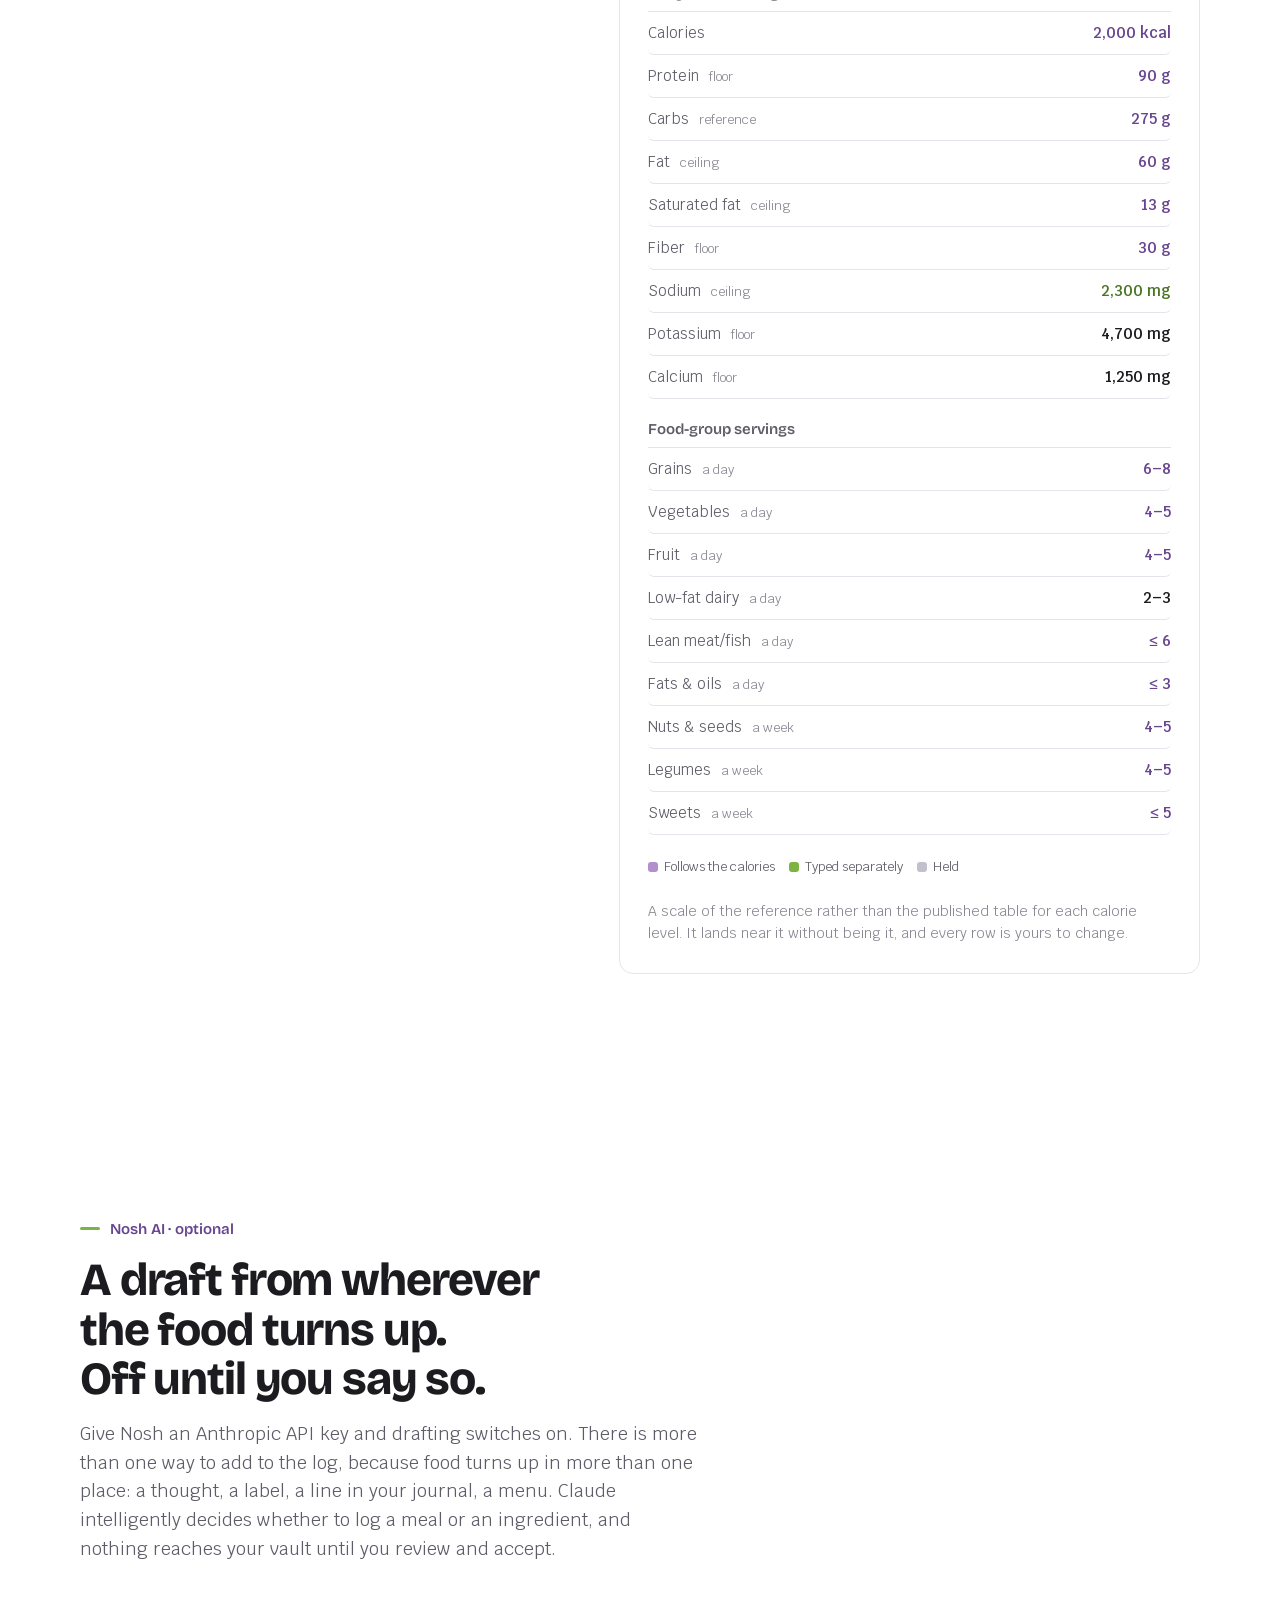
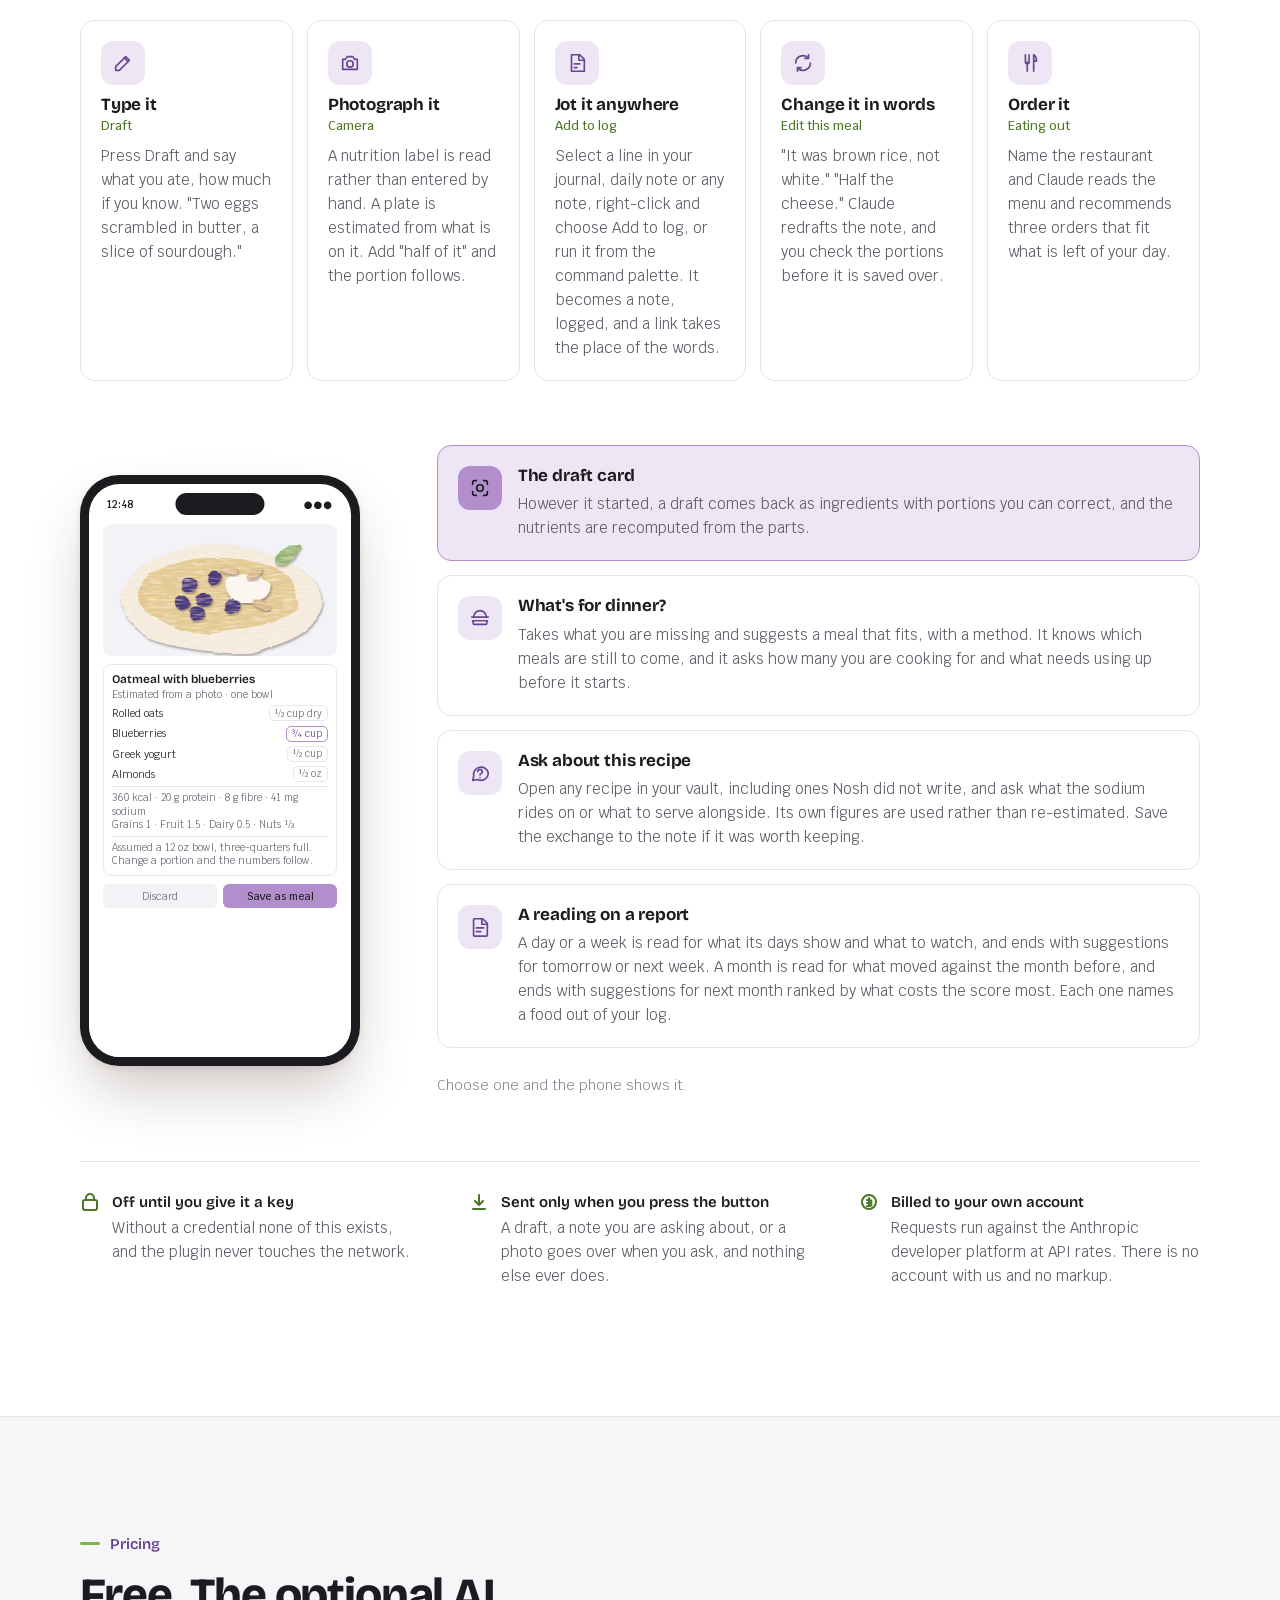
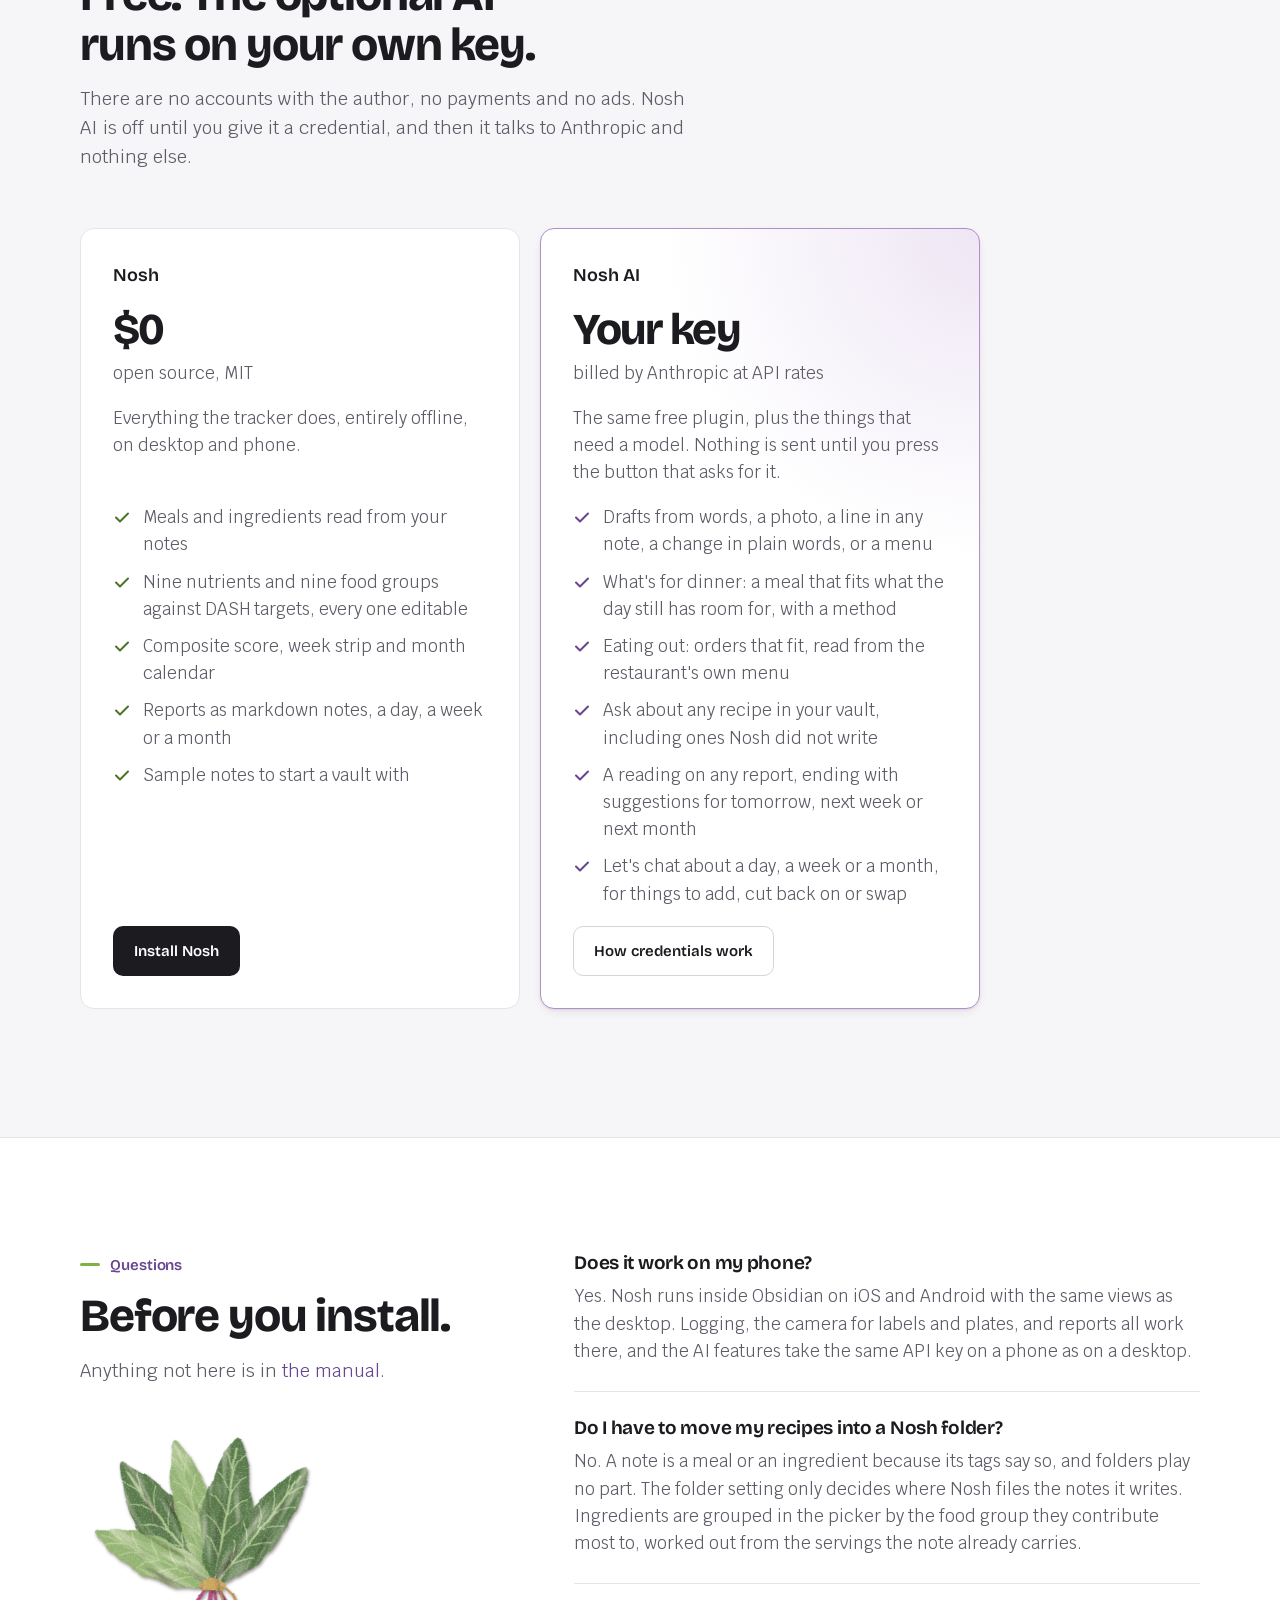
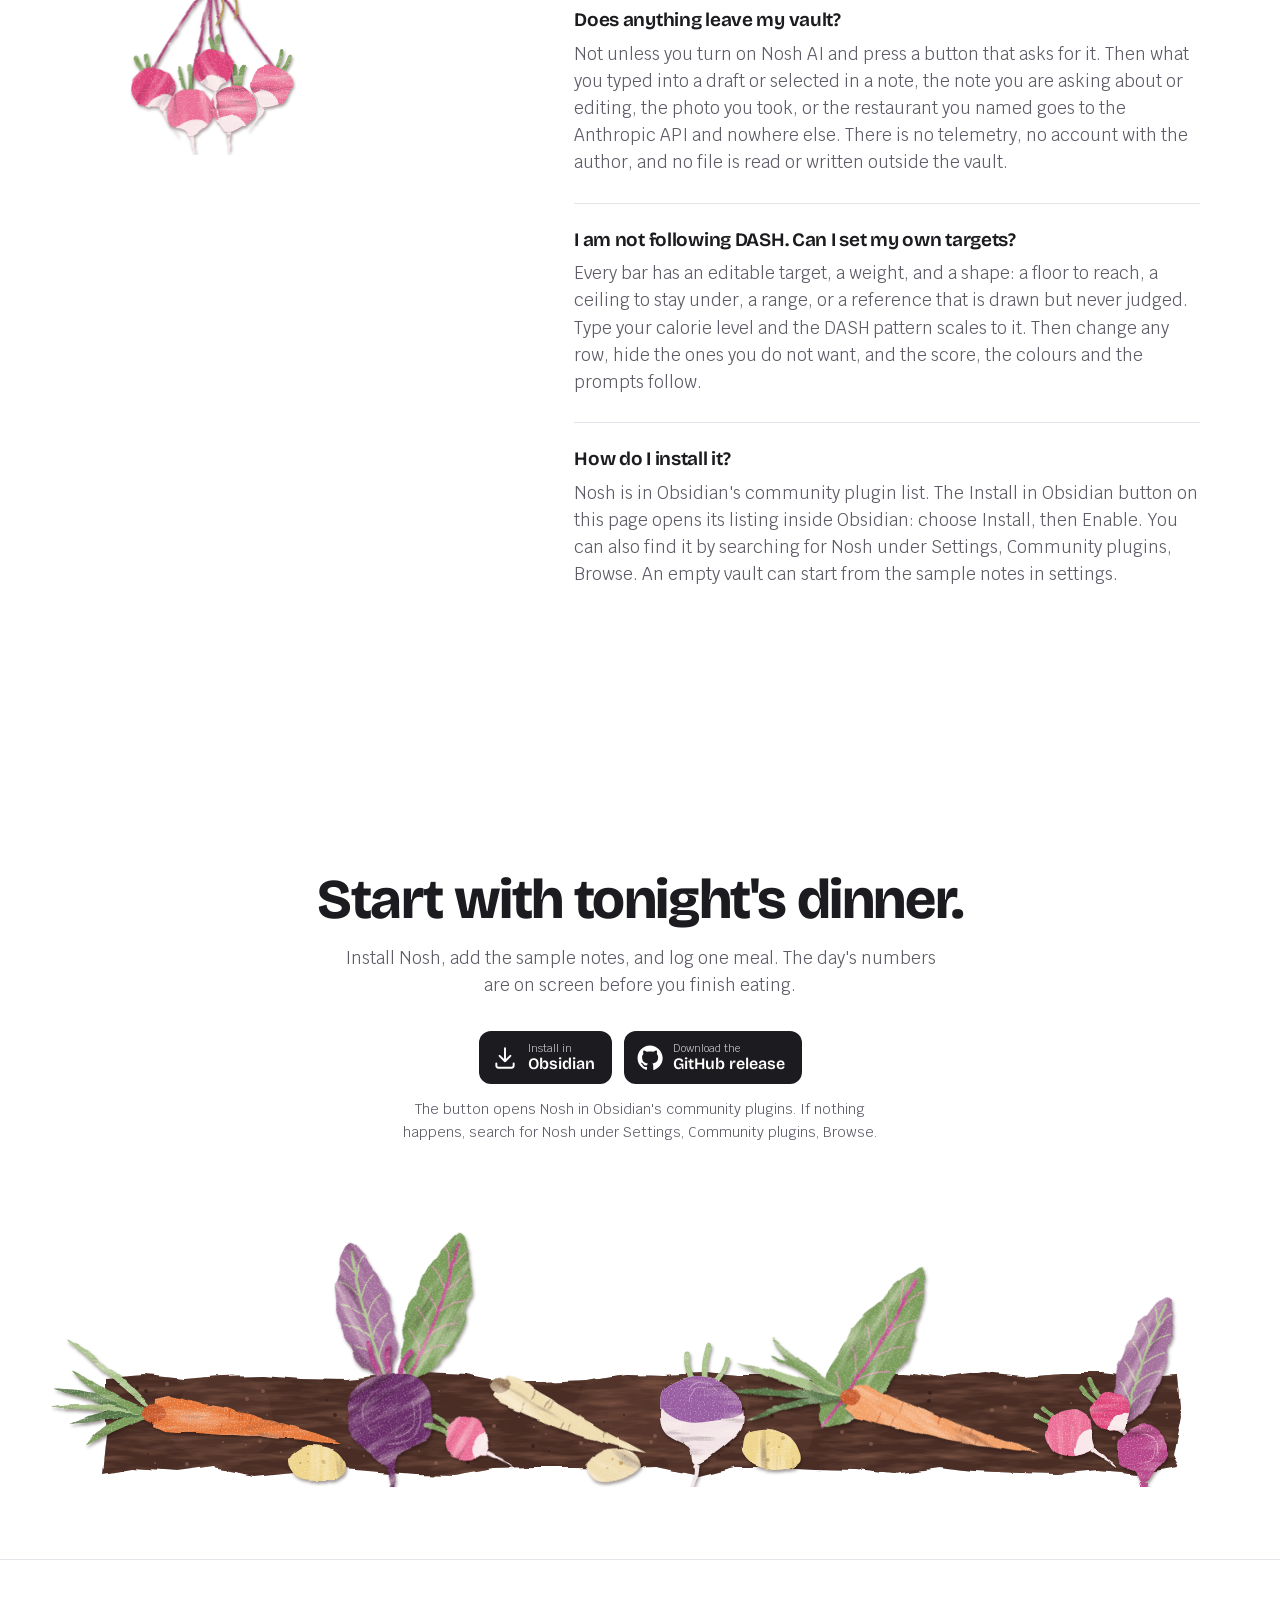
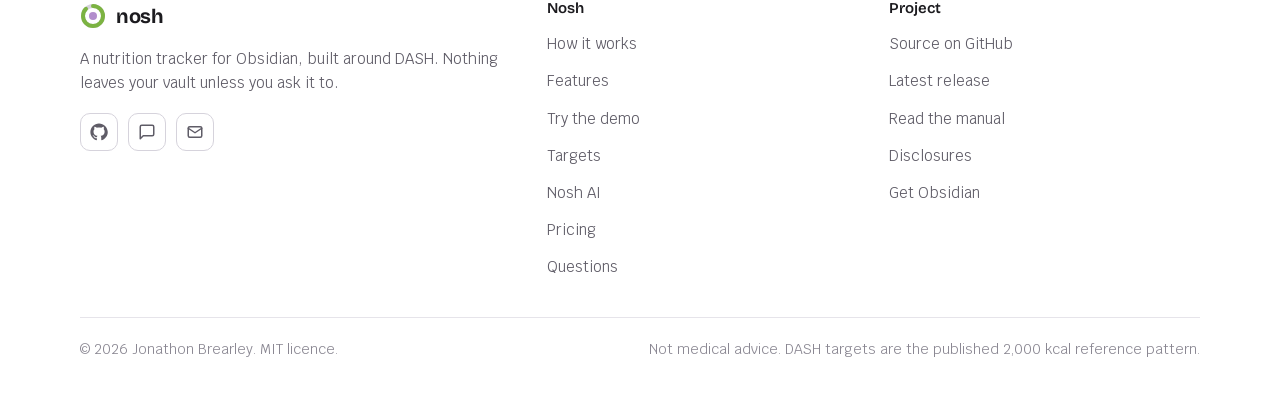
==== commit 413e75c3: "Let's chat: talk over a day, week or month with Claude A button under the score, and a command, open" ====
--- a/site/index.html
+++ b/site/index.html
@@ -1292,6 +1292,7 @@
           <li><svg viewBox="0 0 18 18" fill="none" stroke="var(--primary-text)" stroke-width="2" stroke-linecap="round" stroke-linejoin="round" aria-hidden="true"><path d="M3 9.5l4 4 8-8"/></svg>Eating out: orders that fit, read from the restaurant's own menu</li>
           <li><svg viewBox="0 0 18 18" fill="none" stroke="var(--primary-text)" stroke-width="2" stroke-linecap="round" stroke-linejoin="round" aria-hidden="true"><path d="M3 9.5l4 4 8-8"/></svg>Ask about any recipe in your vault, including ones Nosh did not write</li>
           <li><svg viewBox="0 0 18 18" fill="none" stroke="var(--primary-text)" stroke-width="2" stroke-linecap="round" stroke-linejoin="round" aria-hidden="true"><path d="M3 9.5l4 4 8-8"/></svg>A reading on any report, ending with suggestions for tomorrow, next week or next month</li>
+          <li><svg viewBox="0 0 18 18" fill="none" stroke="var(--primary-text)" stroke-width="2" stroke-linecap="round" stroke-linejoin="round" aria-hidden="true"><path d="M3 9.5l4 4 8-8"/></svg>Let's chat about a day, a week or a month, for things to add, cut back on or swap</li>
         </ul>
         <a class="btn btn-secondary" href="https://github.com/brearleyjonathon/nosh#credentials">How credentials work</a>
       </div>
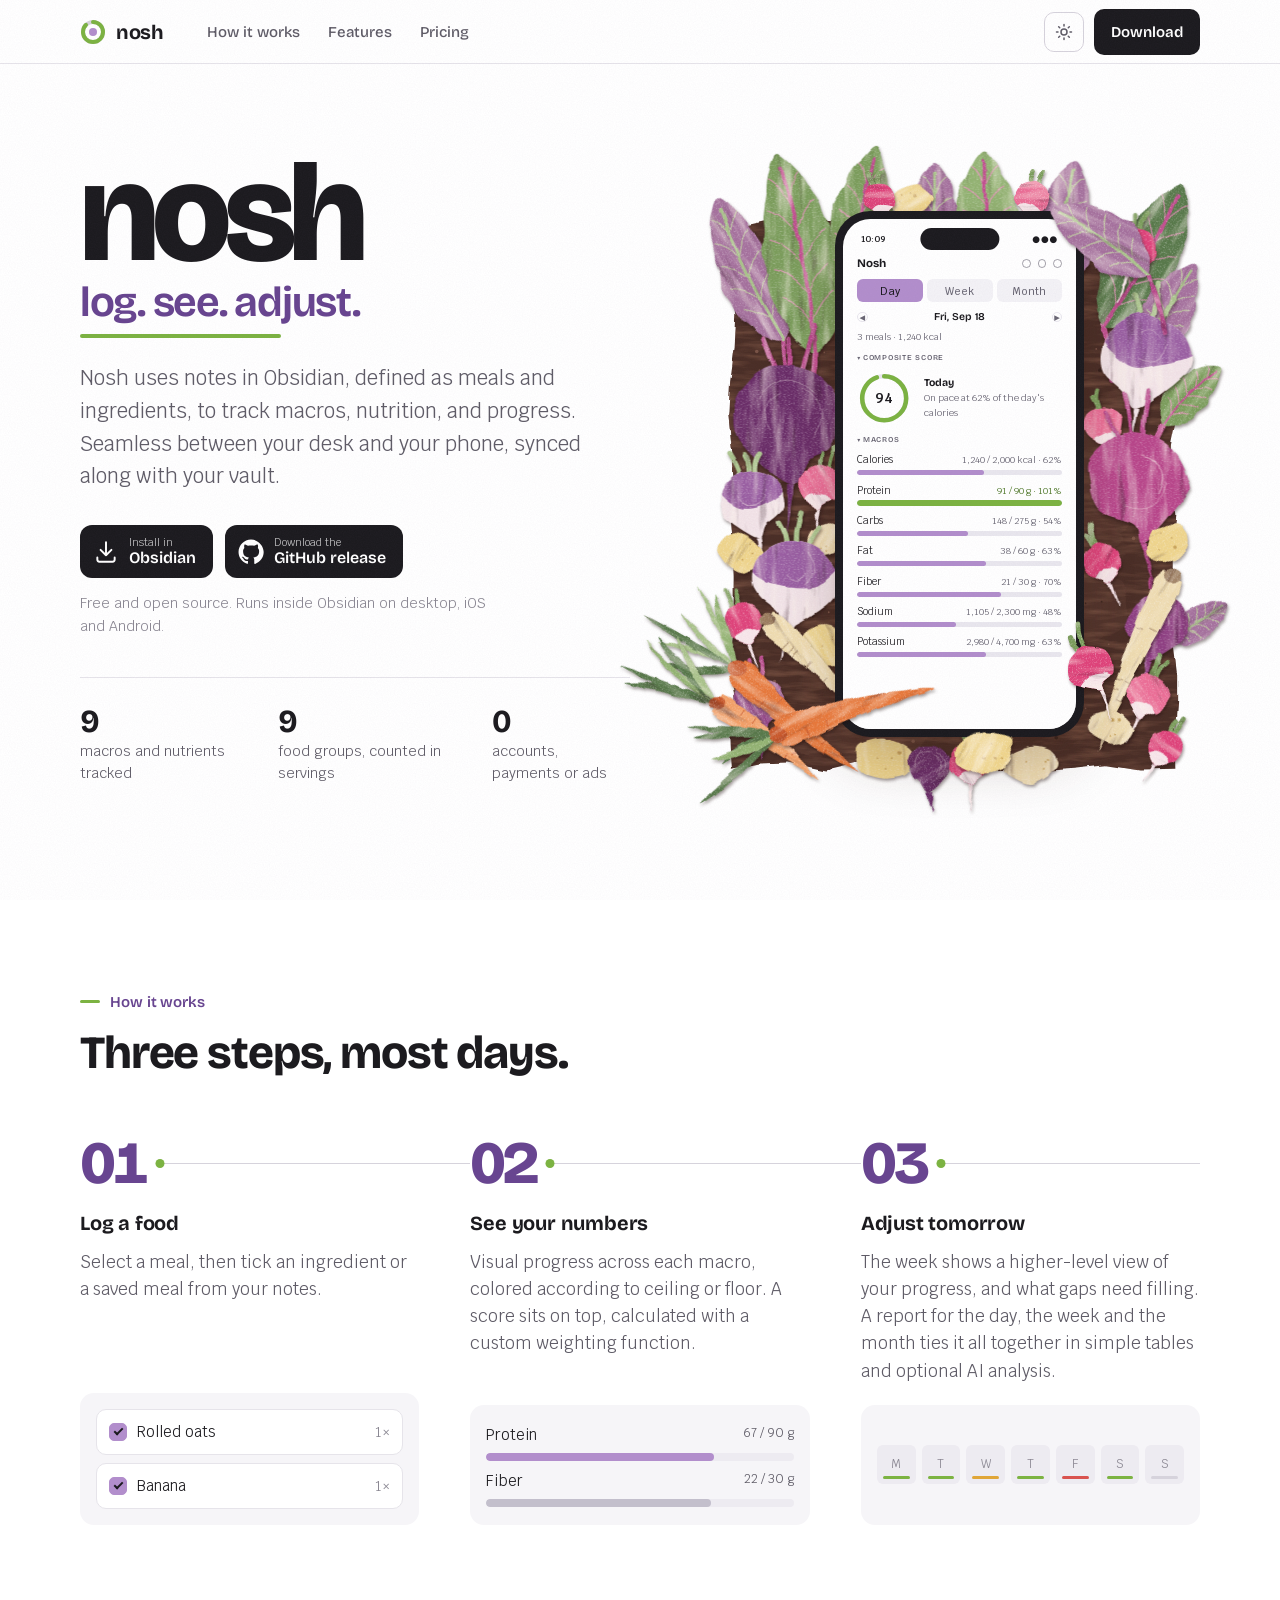
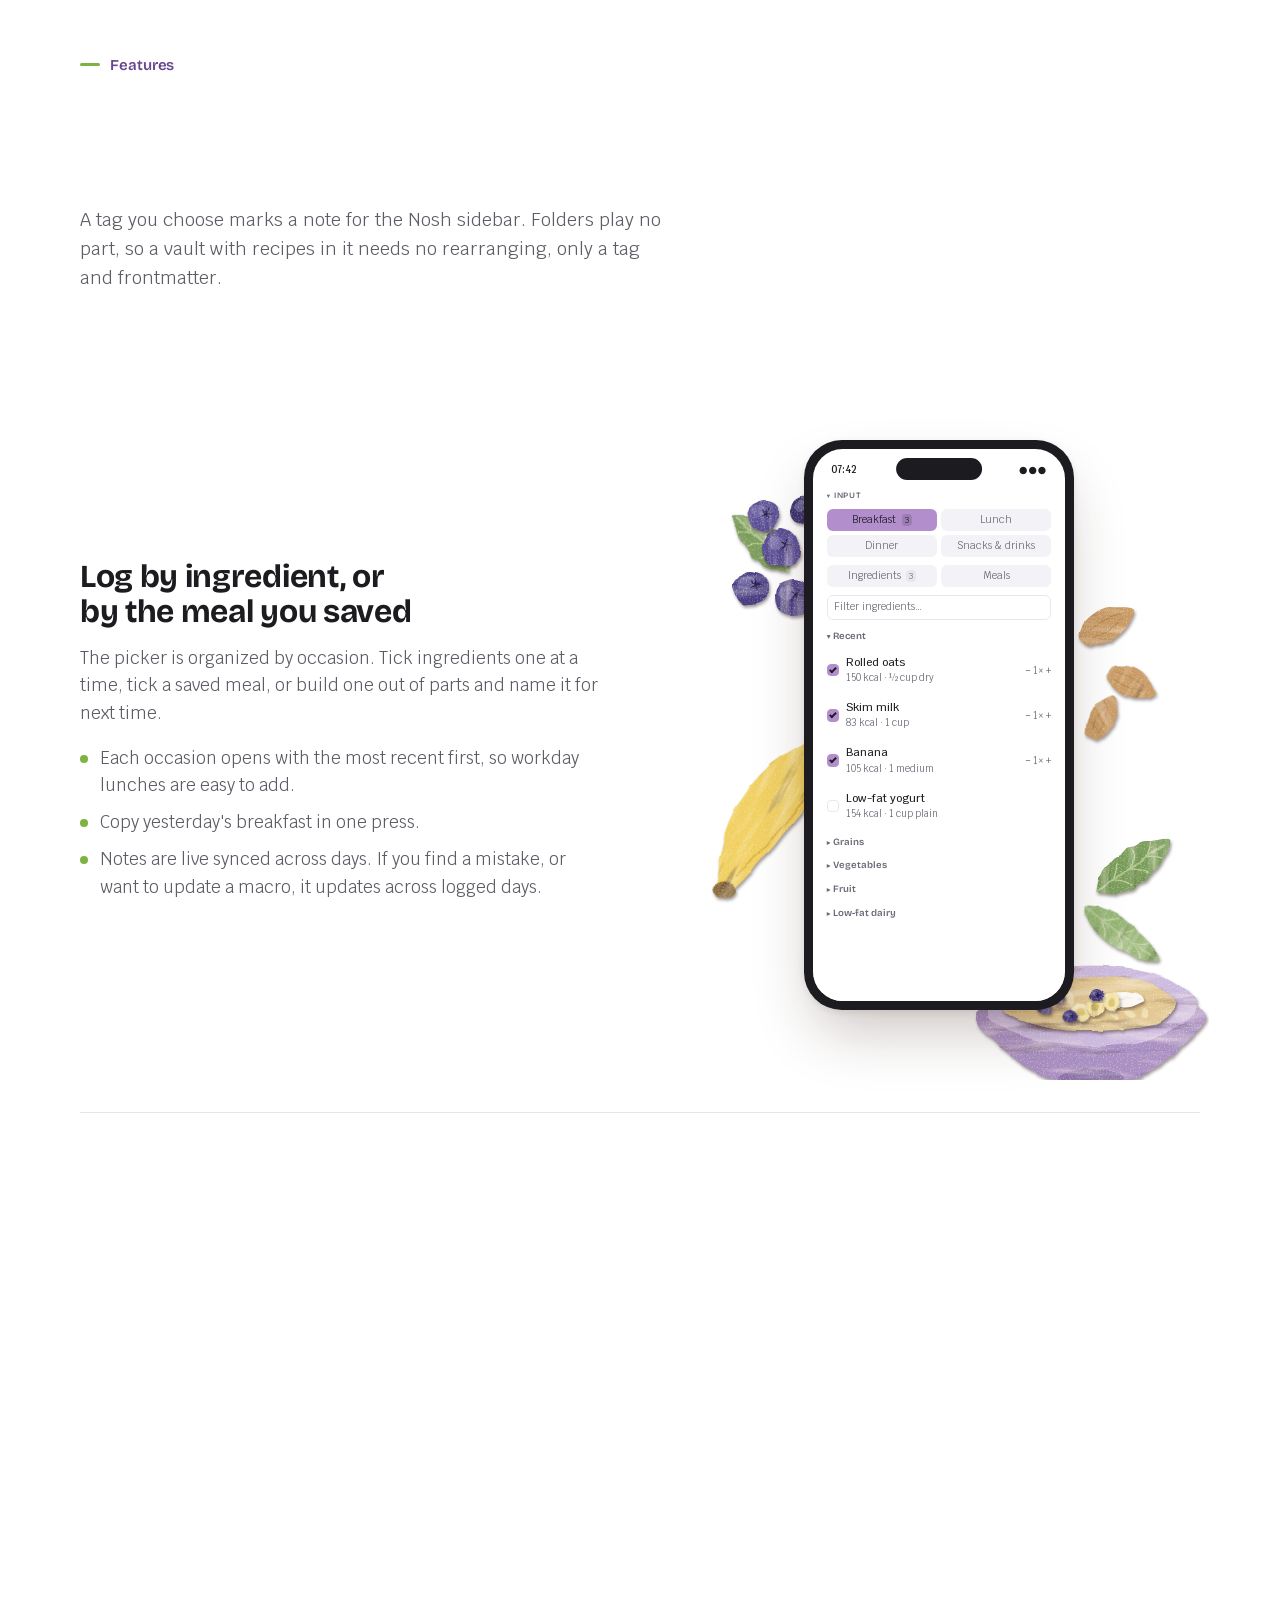
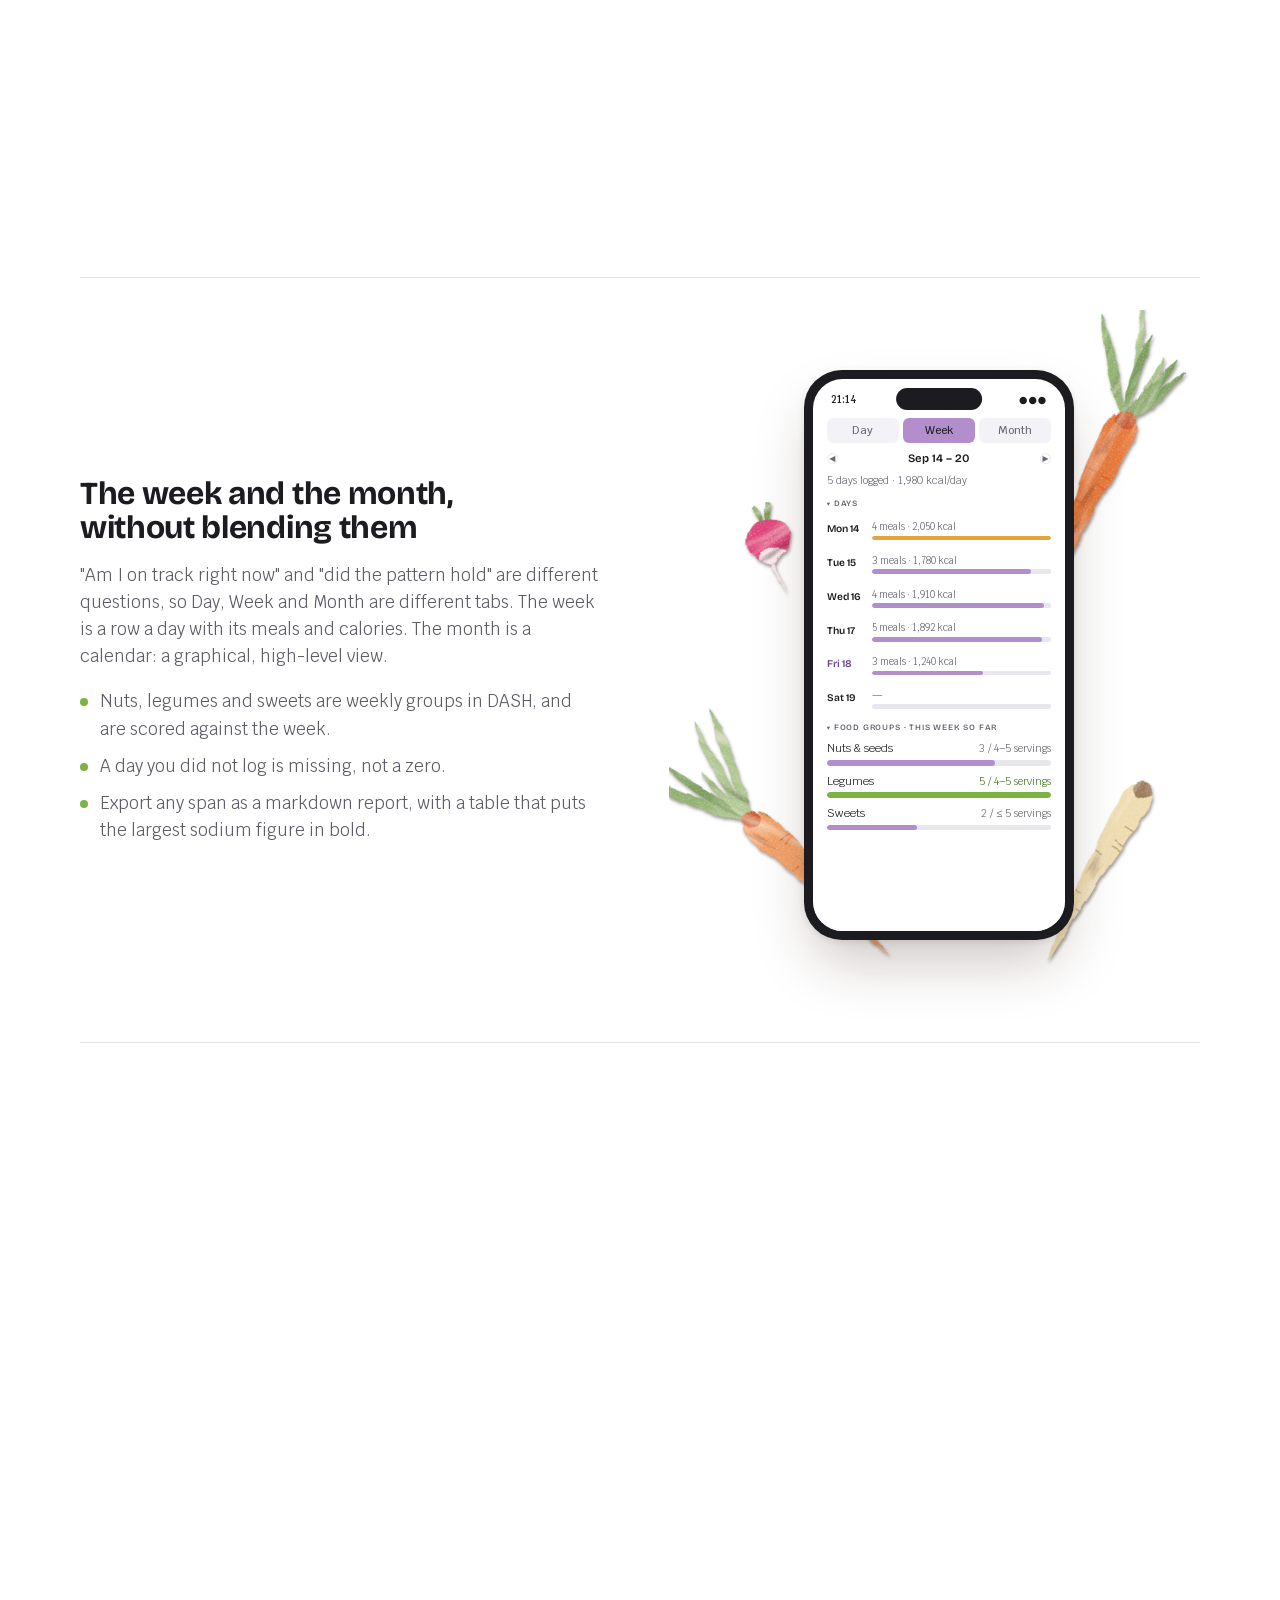
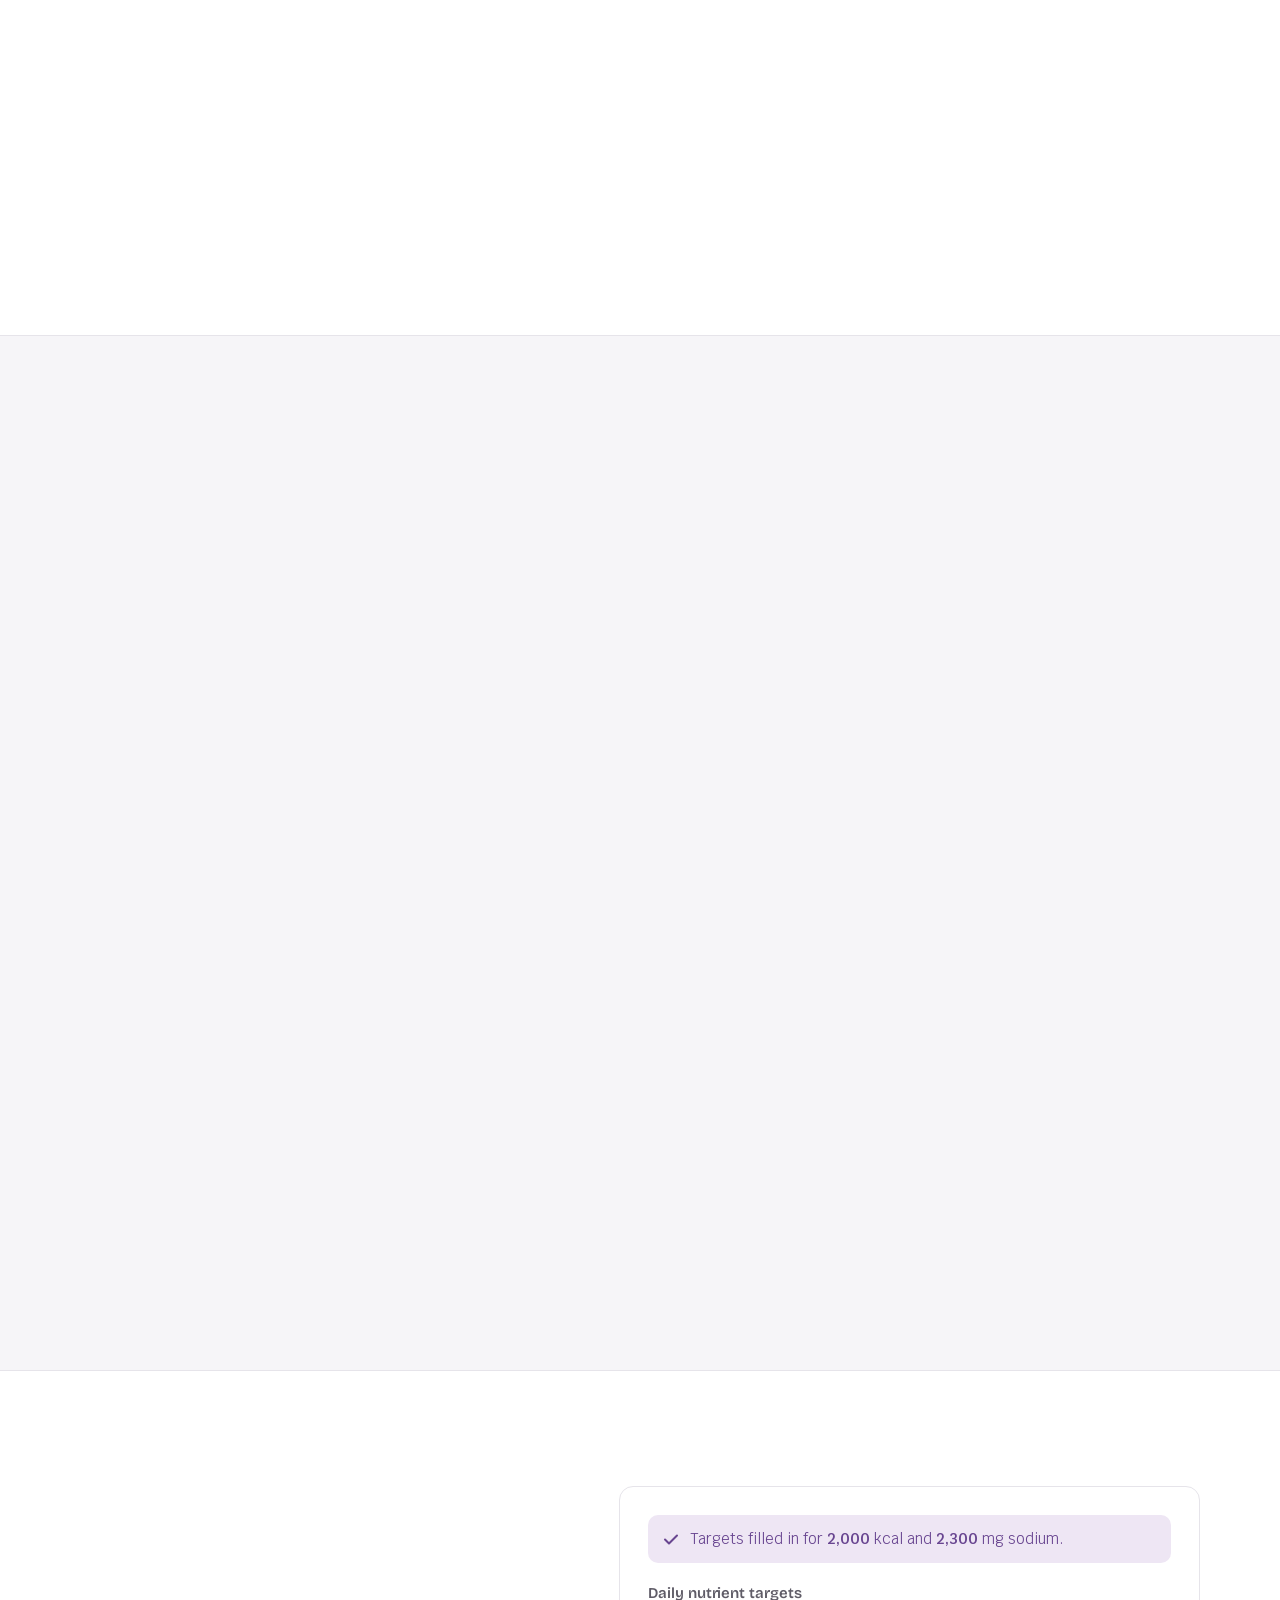
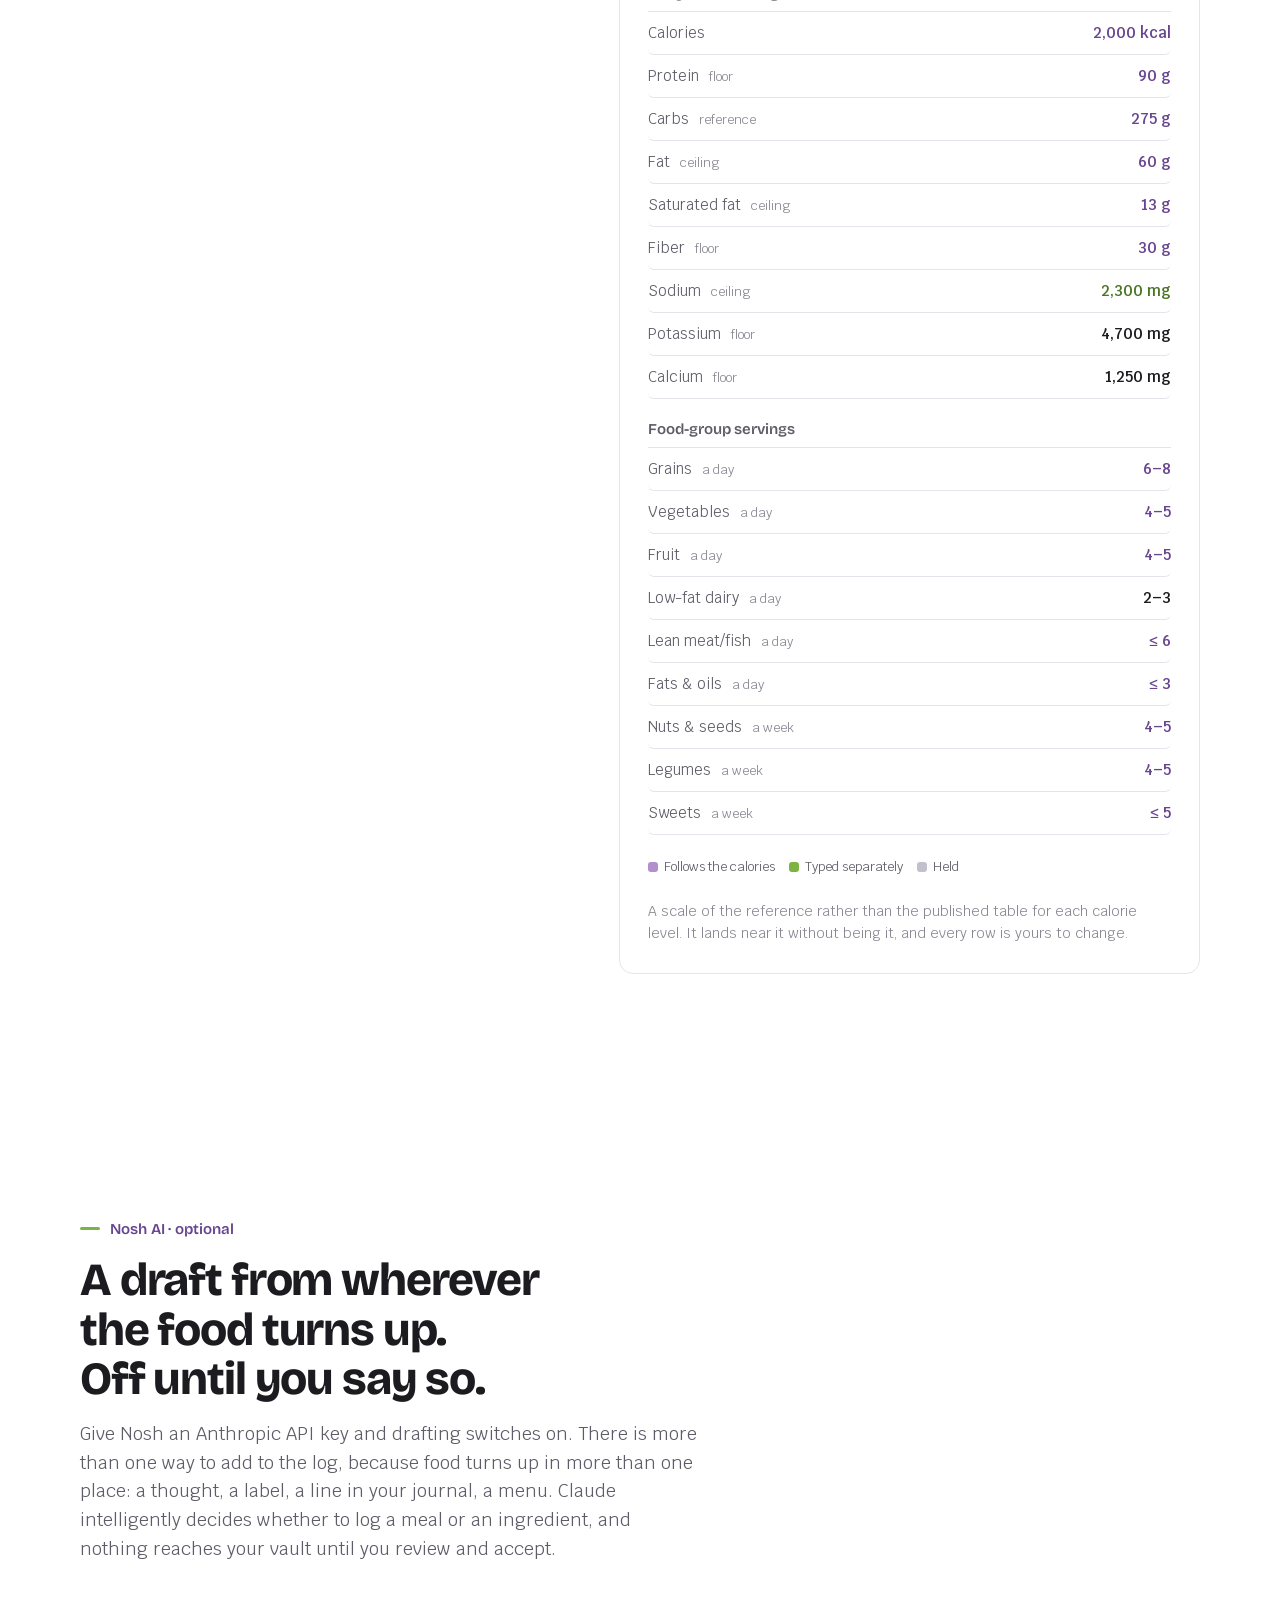
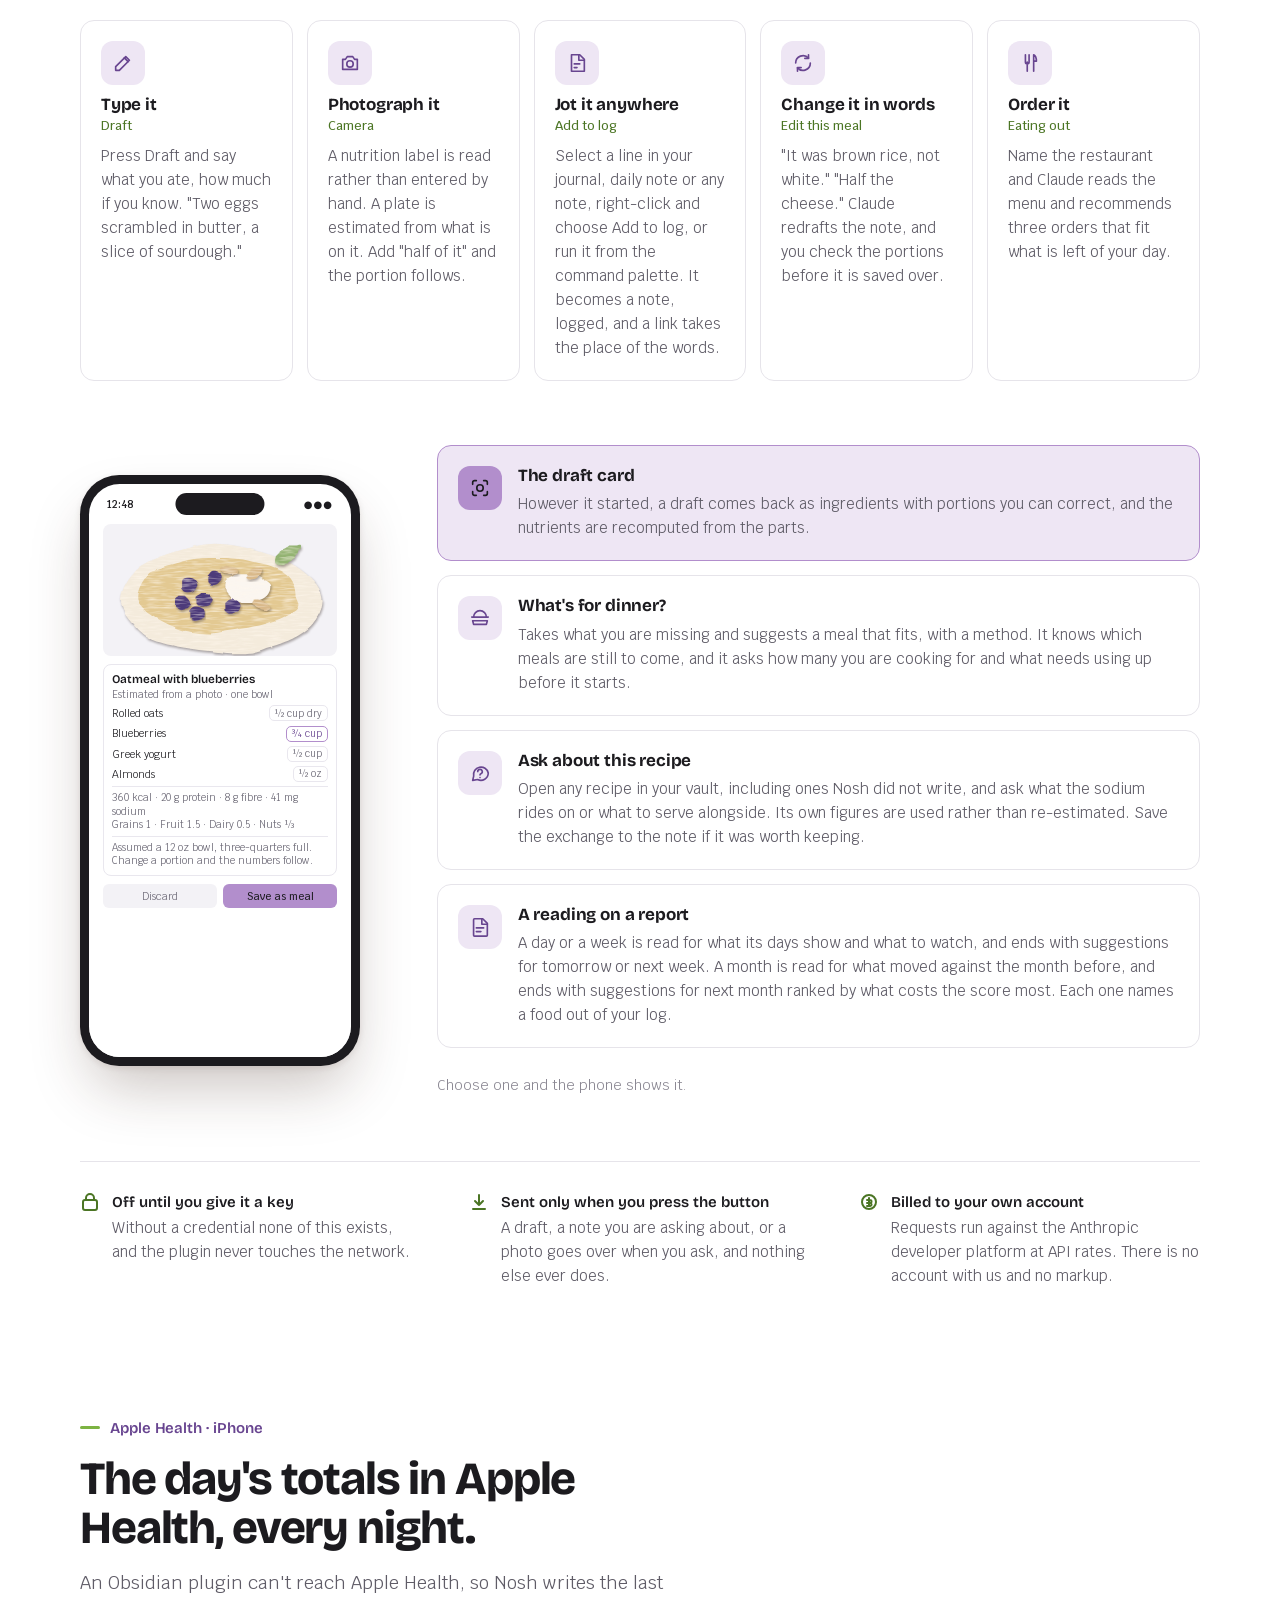
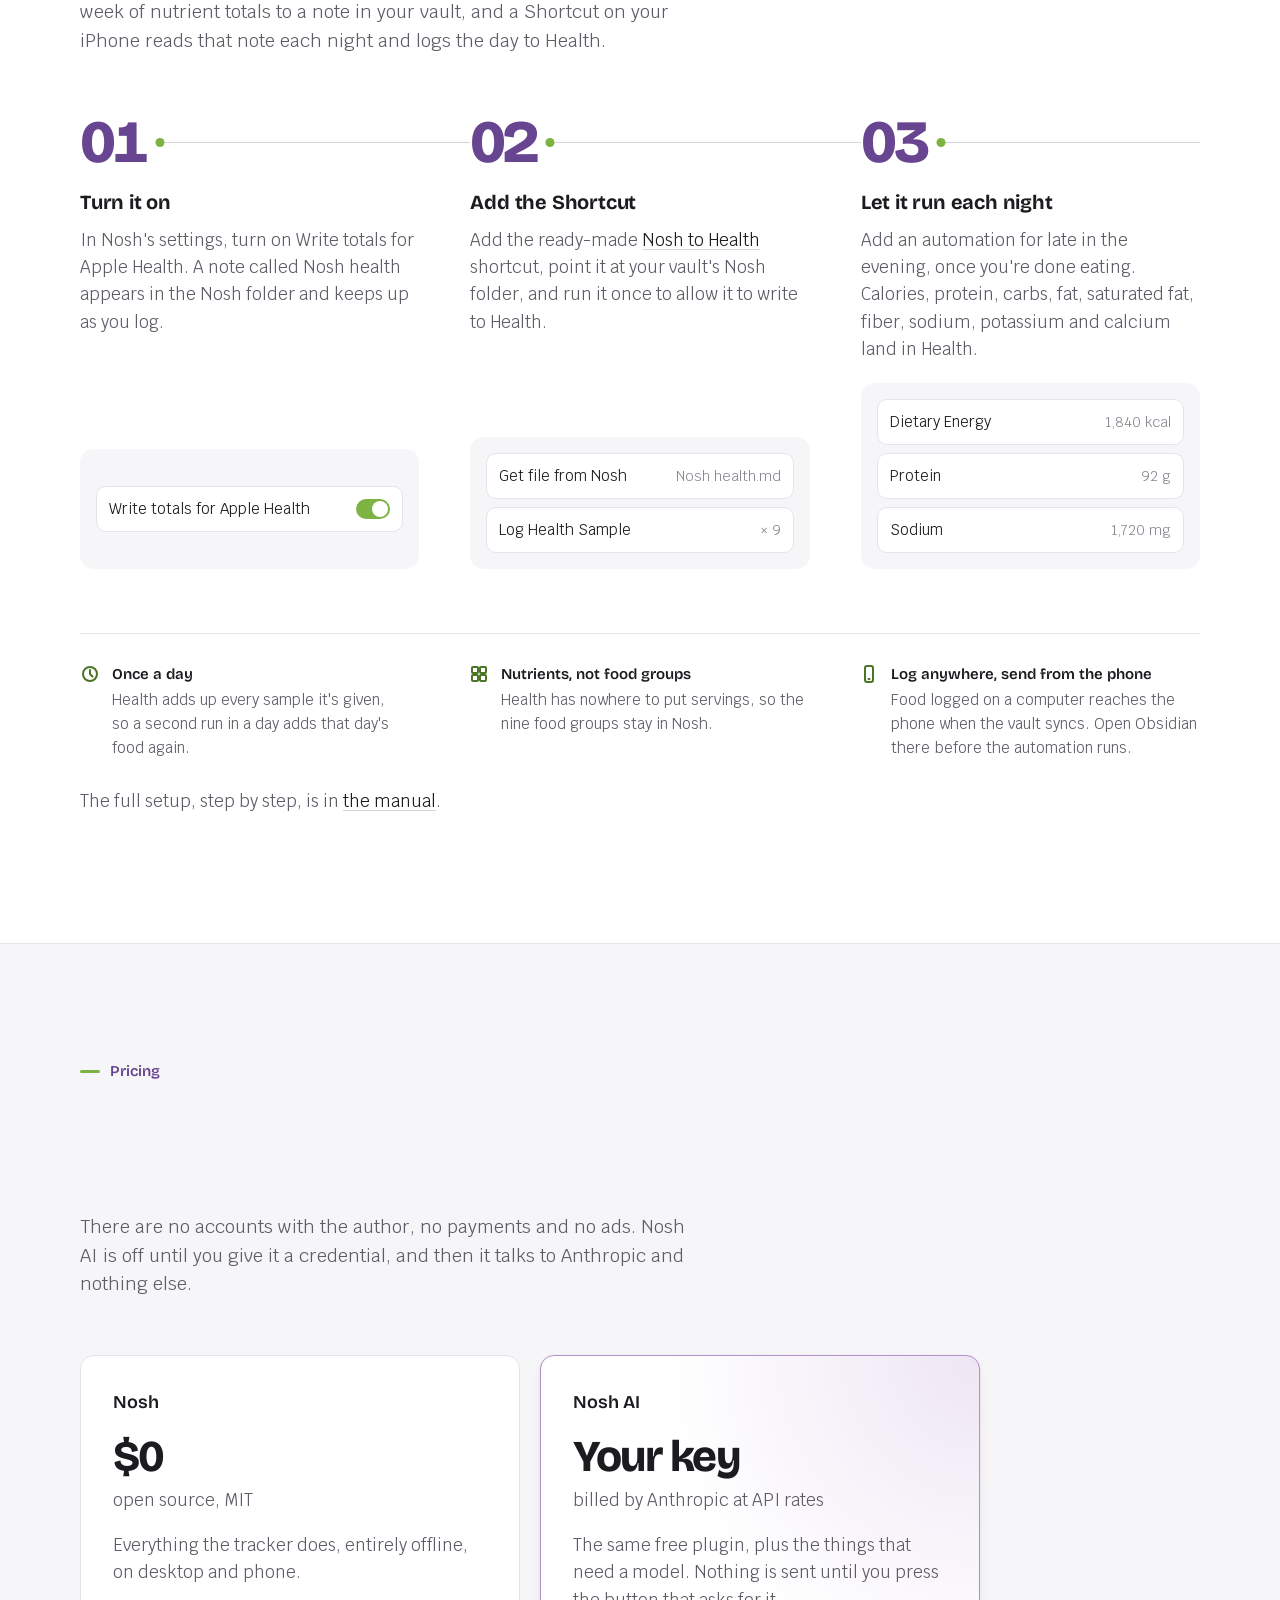
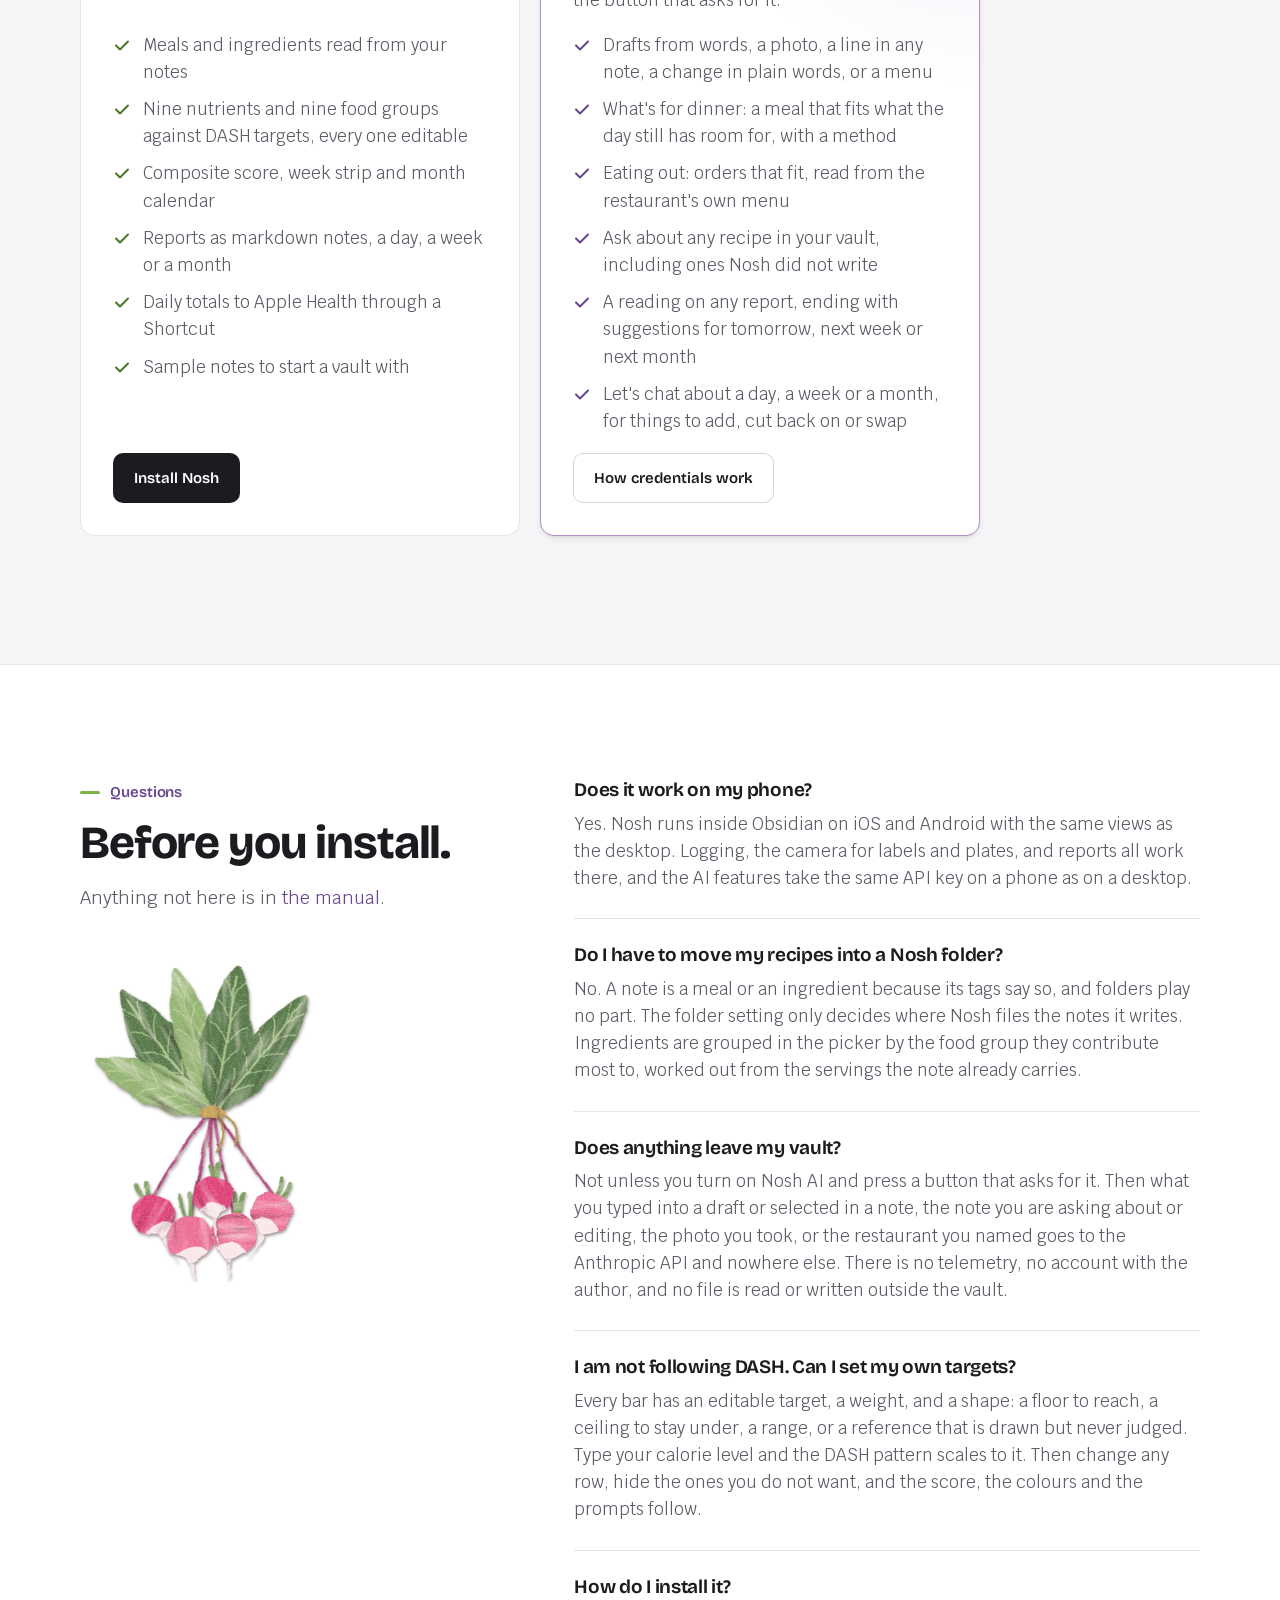
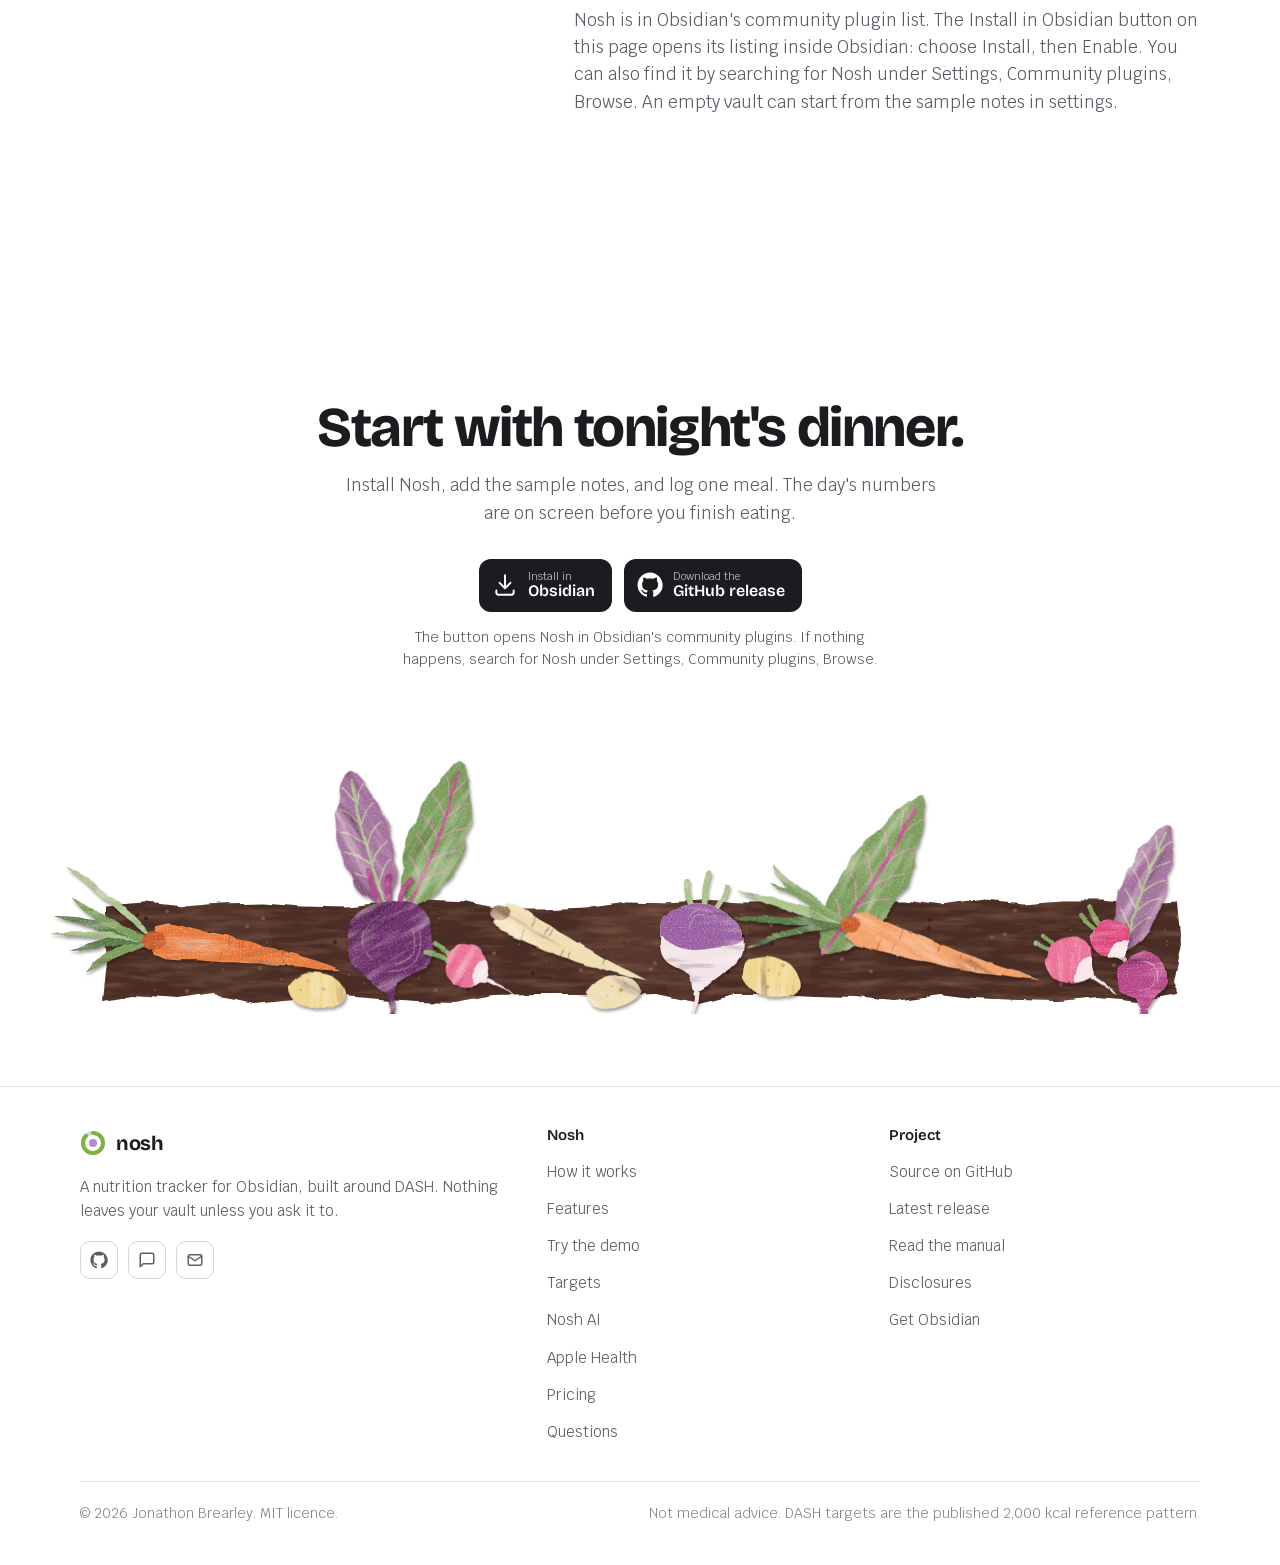
==== commit 6e7bbb36: "Add an Apple Health section to the site Three steps from turning the setting on to the nightly autom" ====
--- a/site/index.html
+++ b/site/index.html
@@ -416,6 +416,10 @@
 .art-row .chk.on { background: var(--primary); border-color: var(--primary); }
 .art-row .chk.on::after { content: ""; width: 5px; height: 9px; border: solid #1c1b1f; border-width: 0 2px 2px 0; transform: translateY(-1px) rotate(45deg); }
 .art-row .qty { margin-left: auto; color: var(--text-3); font-size: 0.875rem; }
+.art-tog { margin-left: auto; width: 34px; height: 20px; border-radius: 999px; background: var(--accent); position: relative; flex: none; }
+.art-tog::after { content: ""; position: absolute; top: 2px; right: 2px; width: 16px; height: 16px; border-radius: 50%; background: #fff; }
+.step p a, .health-more a { color: var(--text); text-decoration: underline; text-decoration-color: var(--rule-2); text-underline-offset: 3px; }
+.health-more { margin-top: 28px; color: var(--text-2); }
 .art-bar { display: grid; gap: 6px; font-size: 0.9375rem; }
 .art-bar .top { display: flex; justify-content: space-between; }
 .art-bar .top small { color: var(--text-2); }
@@ -1260,6 +1264,52 @@
   </div>
 </section>
 
+<!-- ============ APPLE HEALTH ============ -->
+<section class="section section-follow" id="health" aria-labelledby="health-title">
+  <div class="wrap">
+    <div class="section-head">
+      <div class="eyebrow reveal">Apple Health · iPhone</div>
+      <h2 id="health-title" class="reveal" style="--i:1">The day's totals in Apple Health, every night.</h2>
+      <p class="reveal" style="--i:2">An Obsidian plugin can't reach Apple Health, so Nosh writes the last week of nutrient totals to a note in your vault, and a Shortcut on your iPhone reads that note each night and logs the day to Health.</p>
+    </div>
+    <div class="steps">
+      <article class="step reveal" style="--i:0">
+        <div class="step-n num">01</div>
+        <h3>Turn it on</h3>
+        <p>In Nosh's settings, turn on Write totals for Apple Health. A note called Nosh health appears in the Nosh folder and keeps up as you log.</p>
+        <div class="step-art" aria-hidden="true">
+          <div class="art-row">Write totals for Apple Health<span class="art-tog"></span></div>
+        </div>
+      </article>
+      <article class="step reveal" style="--i:1">
+        <div class="step-n num">02</div>
+        <h3>Add the Shortcut</h3>
+        <p>Add the ready-made <a href="https://www.icloud.com/shortcuts/232ec511534142669b0d0ff44ccd1e48">Nosh to Health</a> shortcut, point it at your vault's Nosh folder, and run it once to allow it to write to Health.</p>
+        <div class="step-art" aria-hidden="true">
+          <div class="art-row">Get file from Nosh<span class="qty">Nosh health.md</span></div>
+          <div class="art-row">Log Health Sample<span class="qty num">× 9</span></div>
+        </div>
+      </article>
+      <article class="step reveal" style="--i:2">
+        <div class="step-n num">03</div>
+        <h3>Let it run each night</h3>
+        <p>Add an automation for late in the evening, once you're done eating. Calories, protein, carbs, fat, saturated fat, fiber, sodium, potassium and calcium land in Health.</p>
+        <div class="step-art" aria-hidden="true">
+          <div class="art-row">Dietary Energy<span class="qty num">1,840 kcal</span></div>
+          <div class="art-row">Protein<span class="qty num">92 g</span></div>
+          <div class="art-row">Sodium<span class="qty num">1,720 mg</span></div>
+        </div>
+      </article>
+    </div>
+    <div class="ai-facts">
+      <div class="ai-fact reveal" style="--i:0"><svg viewBox="0 0 20 20" fill="none" stroke="currentColor" stroke-width="2" stroke-linecap="round" stroke-linejoin="round" aria-hidden="true"><circle cx="10" cy="10" r="7"/><path d="M10 6v4l2.5 2.5"/></svg><div><b>Once a day</b>Health adds up every sample it's given, so a second run in a day adds that day's food again.</div></div>
+      <div class="ai-fact reveal" style="--i:1"><svg viewBox="0 0 20 20" fill="none" stroke="currentColor" stroke-width="2" stroke-linecap="round" stroke-linejoin="round" aria-hidden="true"><rect x="3" y="3" width="6" height="6" rx="1"/><rect x="11" y="3" width="6" height="6" rx="1"/><rect x="3" y="11" width="6" height="6" rx="1"/><rect x="11" y="11" width="6" height="6" rx="1"/></svg><div><b>Nutrients, not food groups</b>Health has nowhere to put servings, so the nine food groups stay in Nosh.</div></div>
+      <div class="ai-fact reveal" style="--i:2"><svg viewBox="0 0 20 20" fill="none" stroke="currentColor" stroke-width="2" stroke-linecap="round" stroke-linejoin="round" aria-hidden="true"><rect x="6" y="2" width="8" height="16" rx="2"/><path d="M9.5 15h1"/></svg><div><b>Log anywhere, send from the phone</b>Food logged on a computer reaches the phone when the vault syncs. Open Obsidian there before the automation runs.</div></div>
+    </div>
+    <p class="health-more reveal">The full setup, step by step, is in <a href="https://github.com/brearleyjonathon/nosh#apple-health">the manual</a>.</p>
+  </div>
+</section>
+
 <!-- ============ PRICING ============ -->
 <section class="section pricing" id="pricing" aria-labelledby="pricing-title">
   <div class="wrap">
@@ -1278,6 +1328,7 @@
           <li><svg viewBox="0 0 18 18" fill="none" stroke="var(--accent-text)" stroke-width="2" stroke-linecap="round" stroke-linejoin="round" aria-hidden="true"><path d="M3 9.5l4 4 8-8"/></svg>Nine nutrients and nine food groups against DASH targets, every one editable</li>
           <li><svg viewBox="0 0 18 18" fill="none" stroke="var(--accent-text)" stroke-width="2" stroke-linecap="round" stroke-linejoin="round" aria-hidden="true"><path d="M3 9.5l4 4 8-8"/></svg>Composite score, week strip and month calendar</li>
           <li><svg viewBox="0 0 18 18" fill="none" stroke="var(--accent-text)" stroke-width="2" stroke-linecap="round" stroke-linejoin="round" aria-hidden="true"><path d="M3 9.5l4 4 8-8"/></svg>Reports as markdown notes, a day, a week or a month</li>
+          <li><svg viewBox="0 0 18 18" fill="none" stroke="var(--accent-text)" stroke-width="2" stroke-linecap="round" stroke-linejoin="round" aria-hidden="true"><path d="M3 9.5l4 4 8-8"/></svg>Daily totals to Apple Health through a Shortcut</li>
           <li><svg viewBox="0 0 18 18" fill="none" stroke="var(--accent-text)" stroke-width="2" stroke-linecap="round" stroke-linejoin="round" aria-hidden="true"><path d="M3 9.5l4 4 8-8"/></svg>Sample notes to start a vault with</li>
         </ul>
         <a class="btn btn-primary" href="obsidian://show-plugin?id=nosh">Install Nosh</a>
@@ -1386,6 +1437,7 @@
           <li><a href="#demo">Try the demo</a></li>
           <li><a href="#targets">Targets</a></li>
           <li><a href="#ai">Nosh AI</a></li>
+          <li><a href="#health">Apple Health</a></li>
           <li><a href="#pricing">Pricing</a></li>
           <li><a href="#faq">Questions</a></li>
         </ul>
